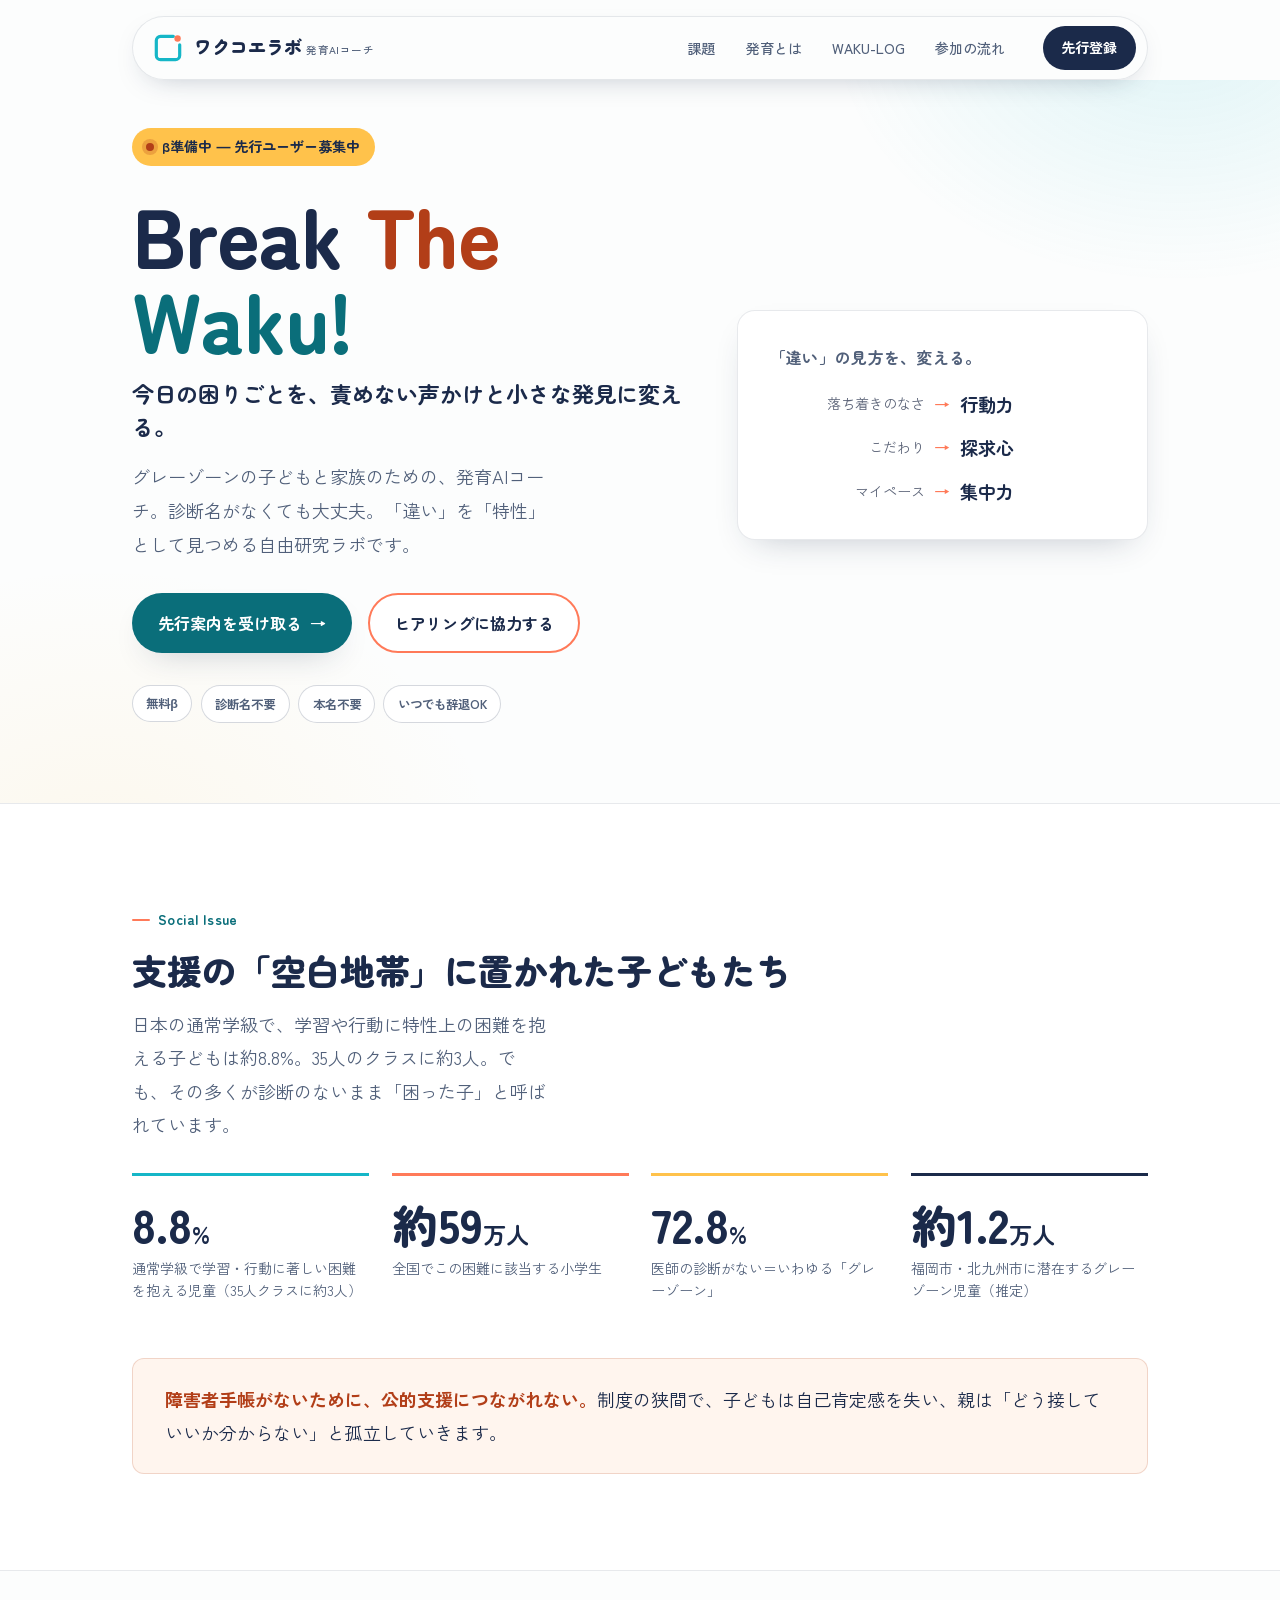
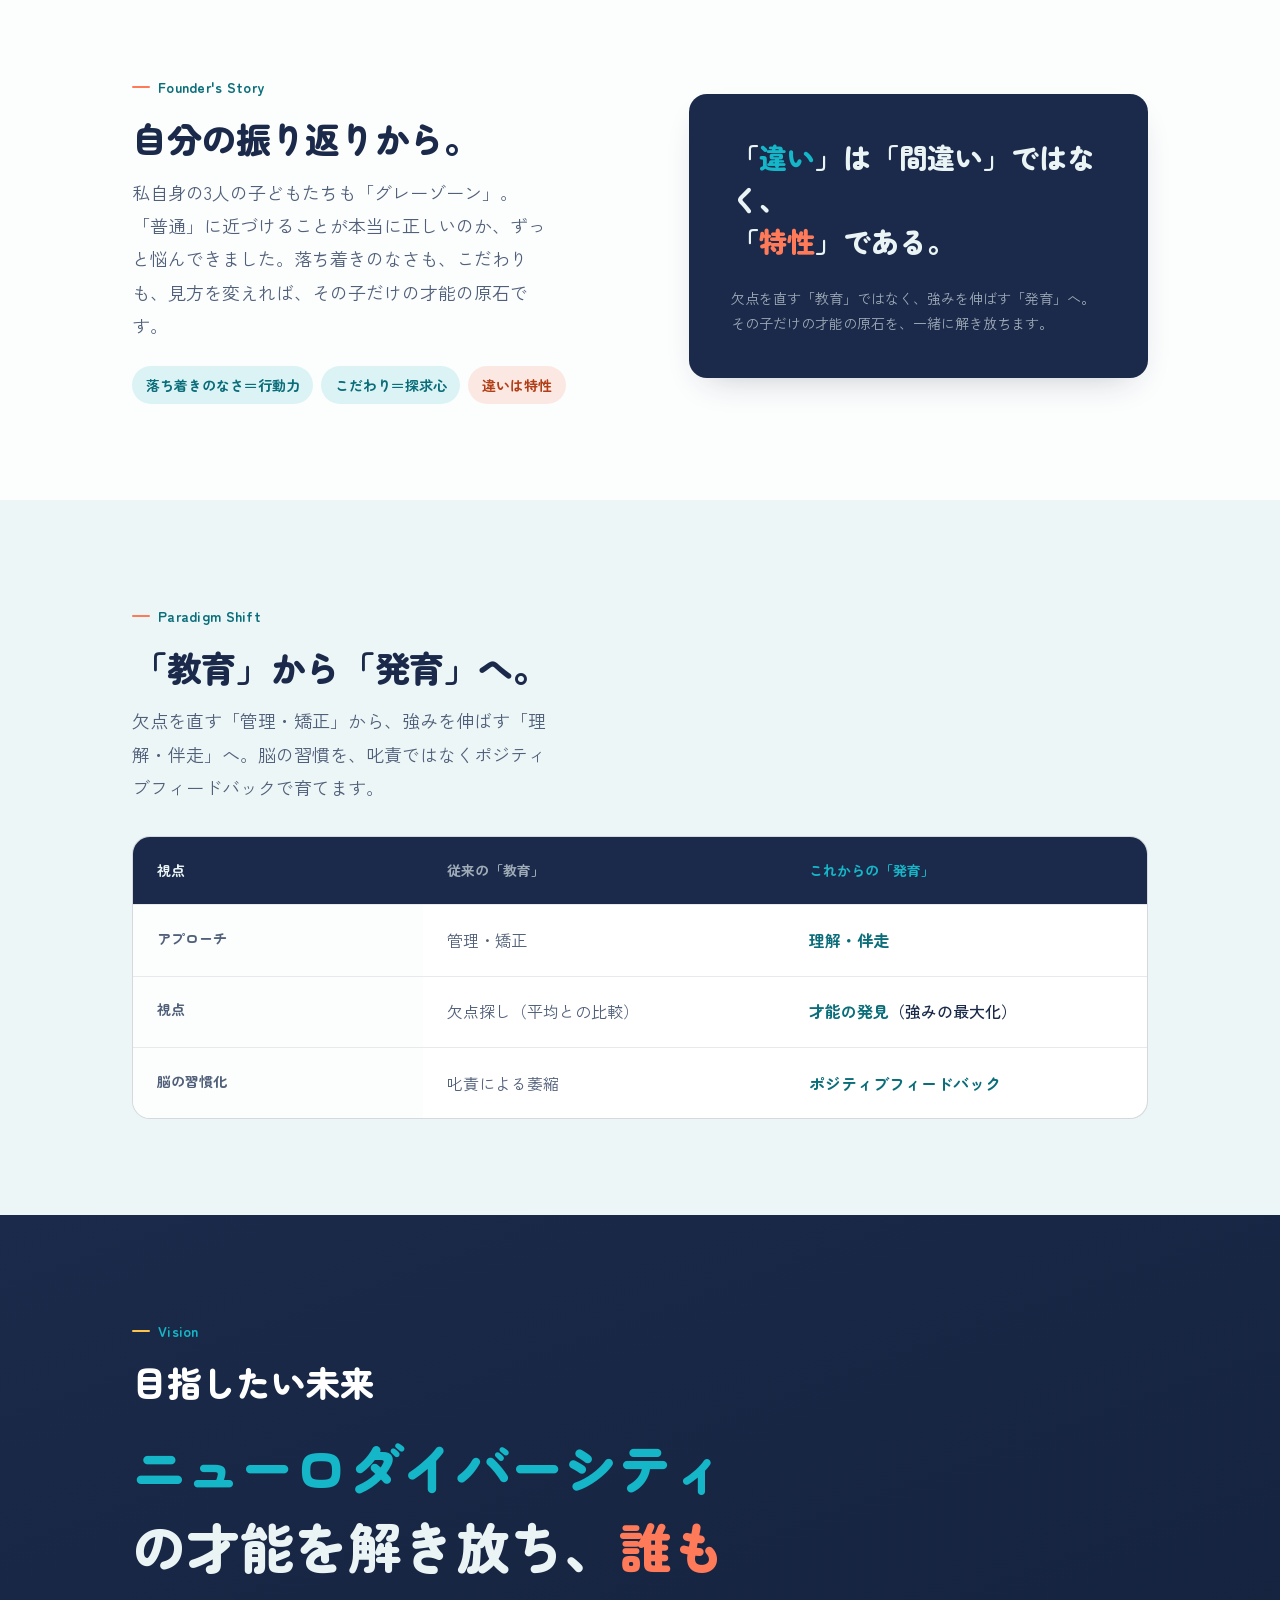
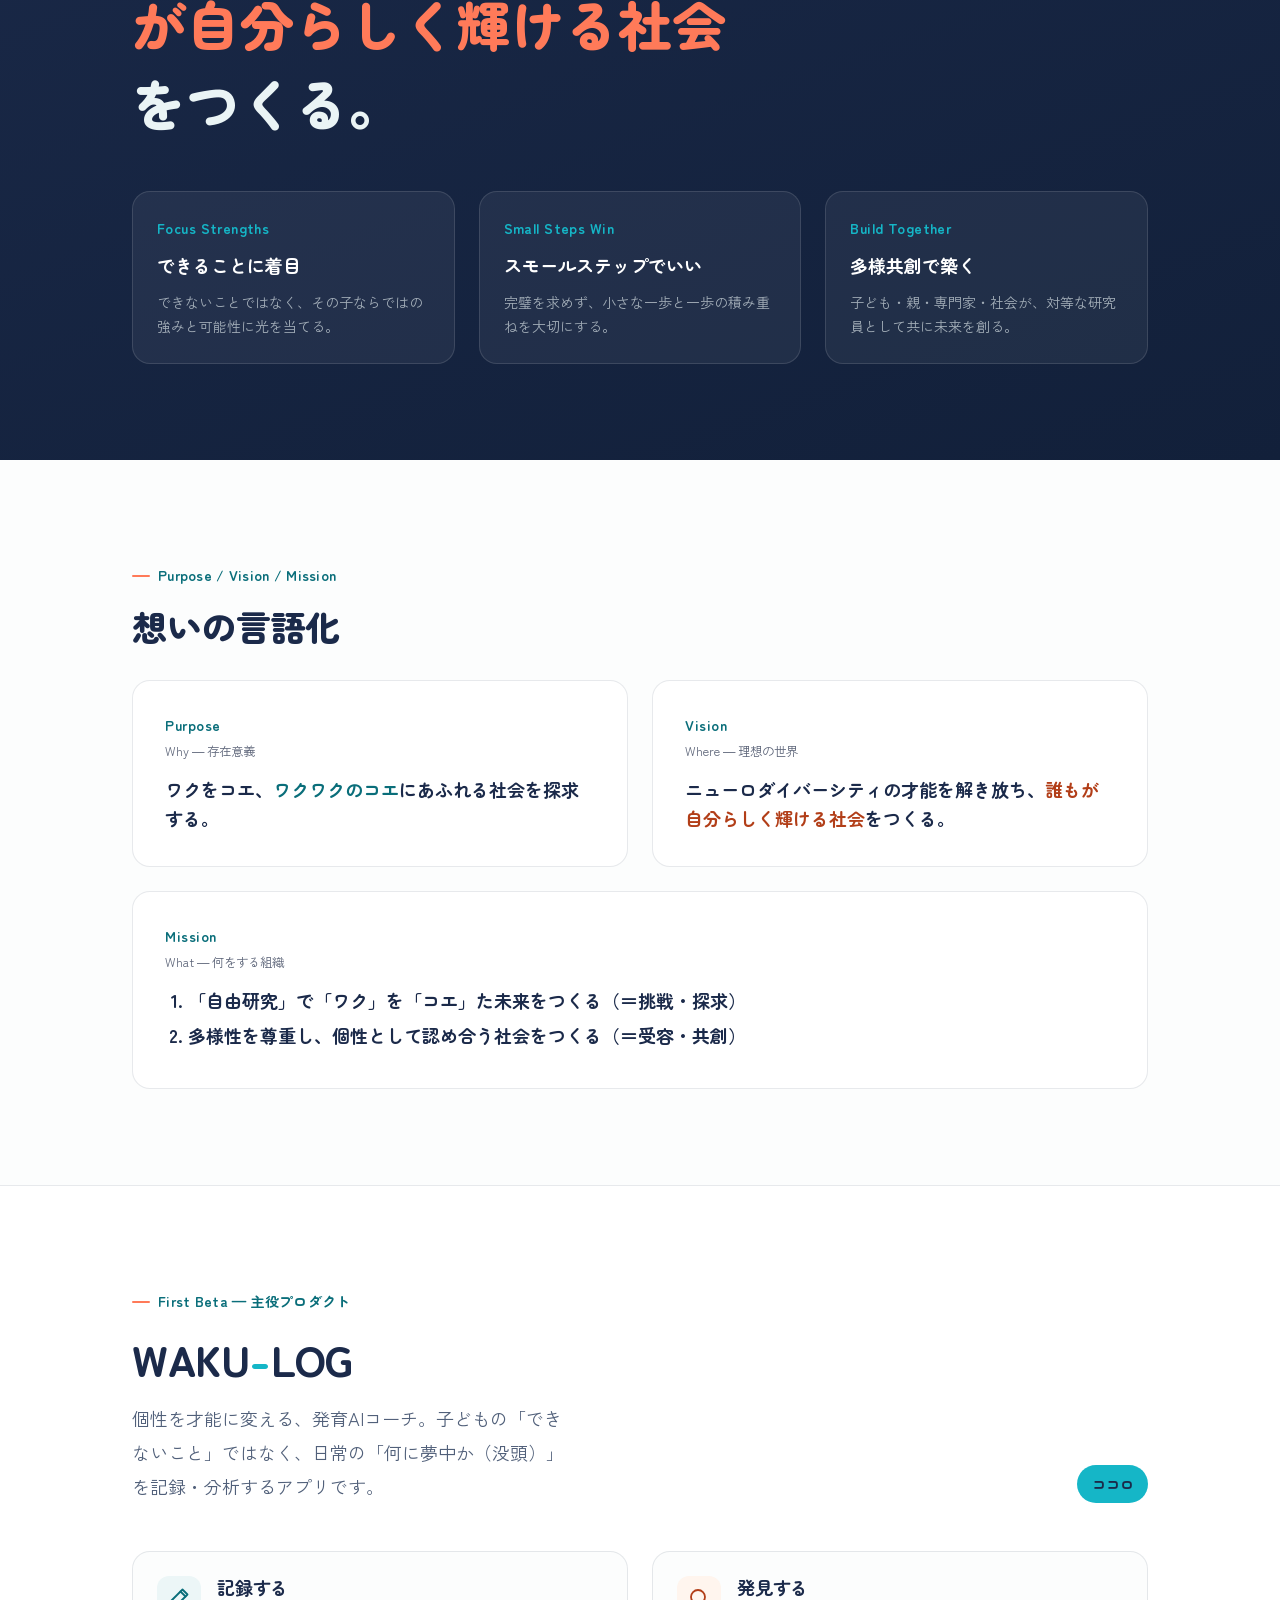
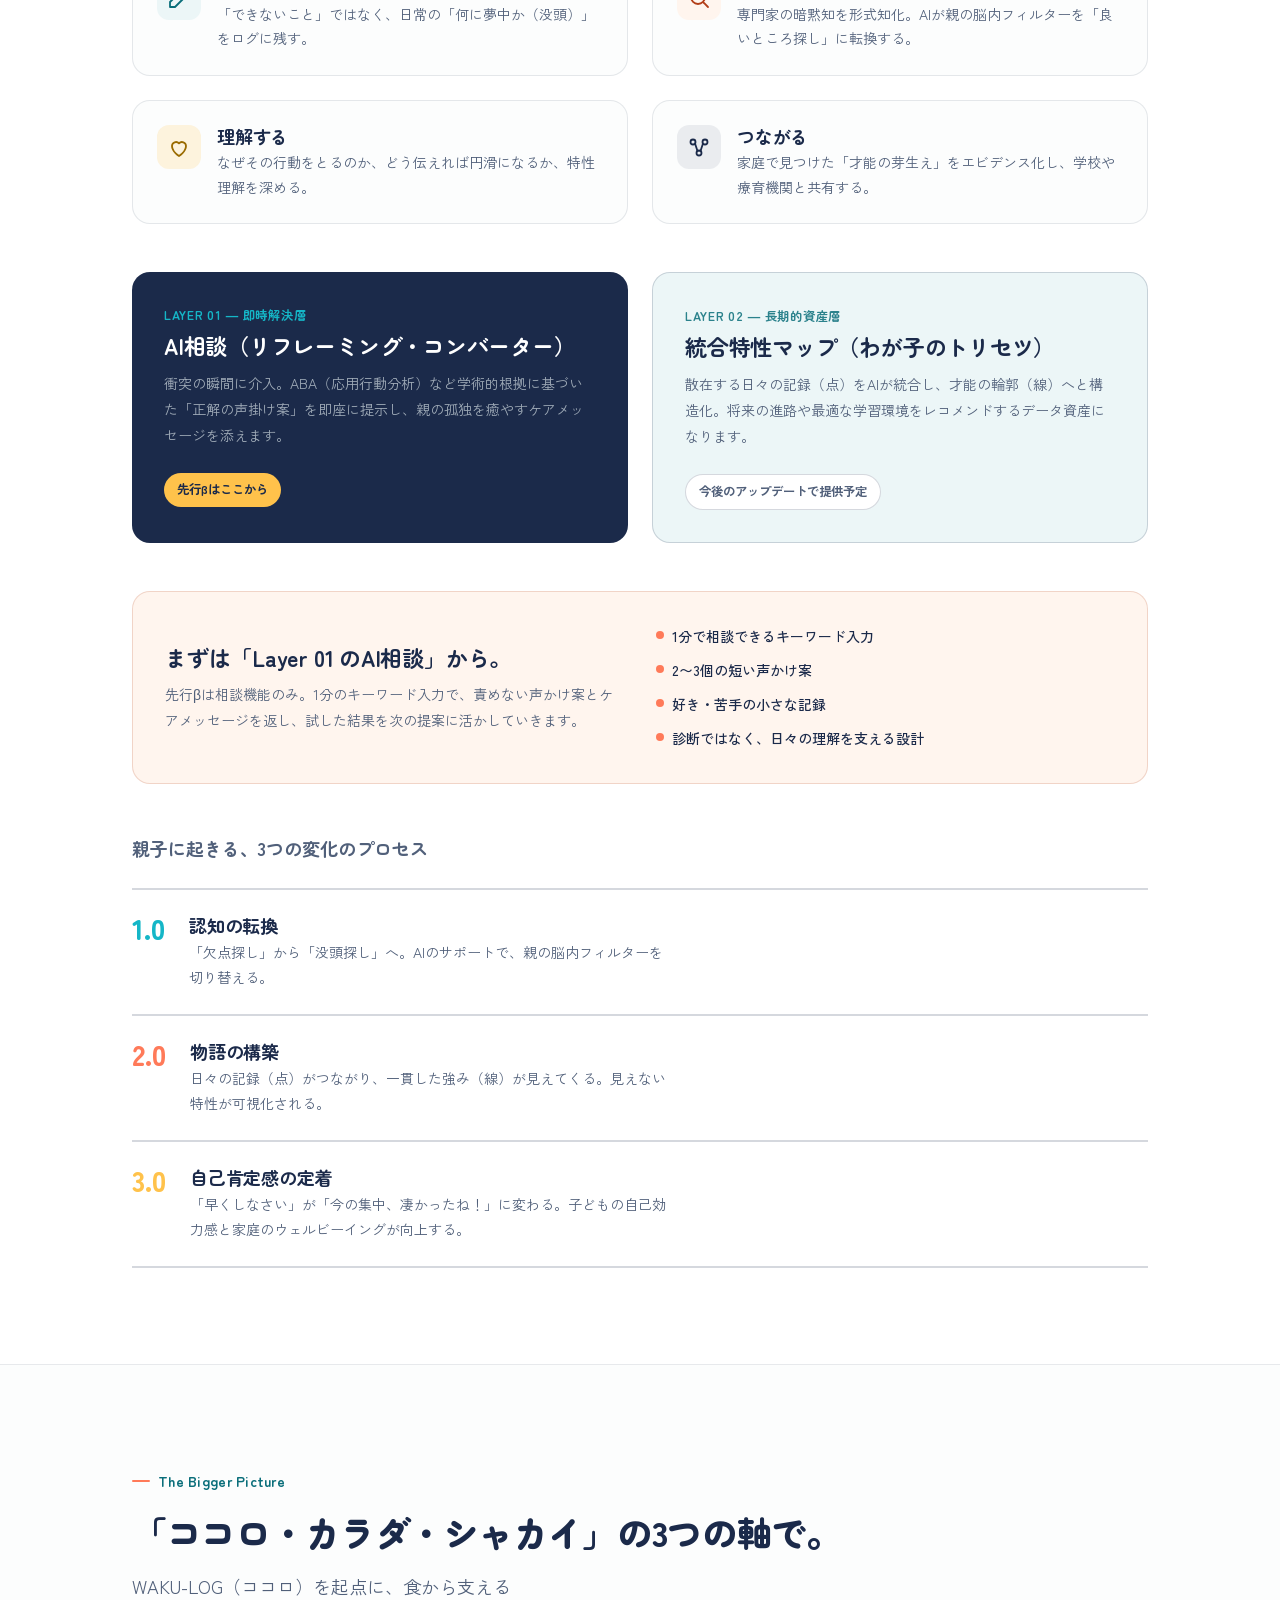
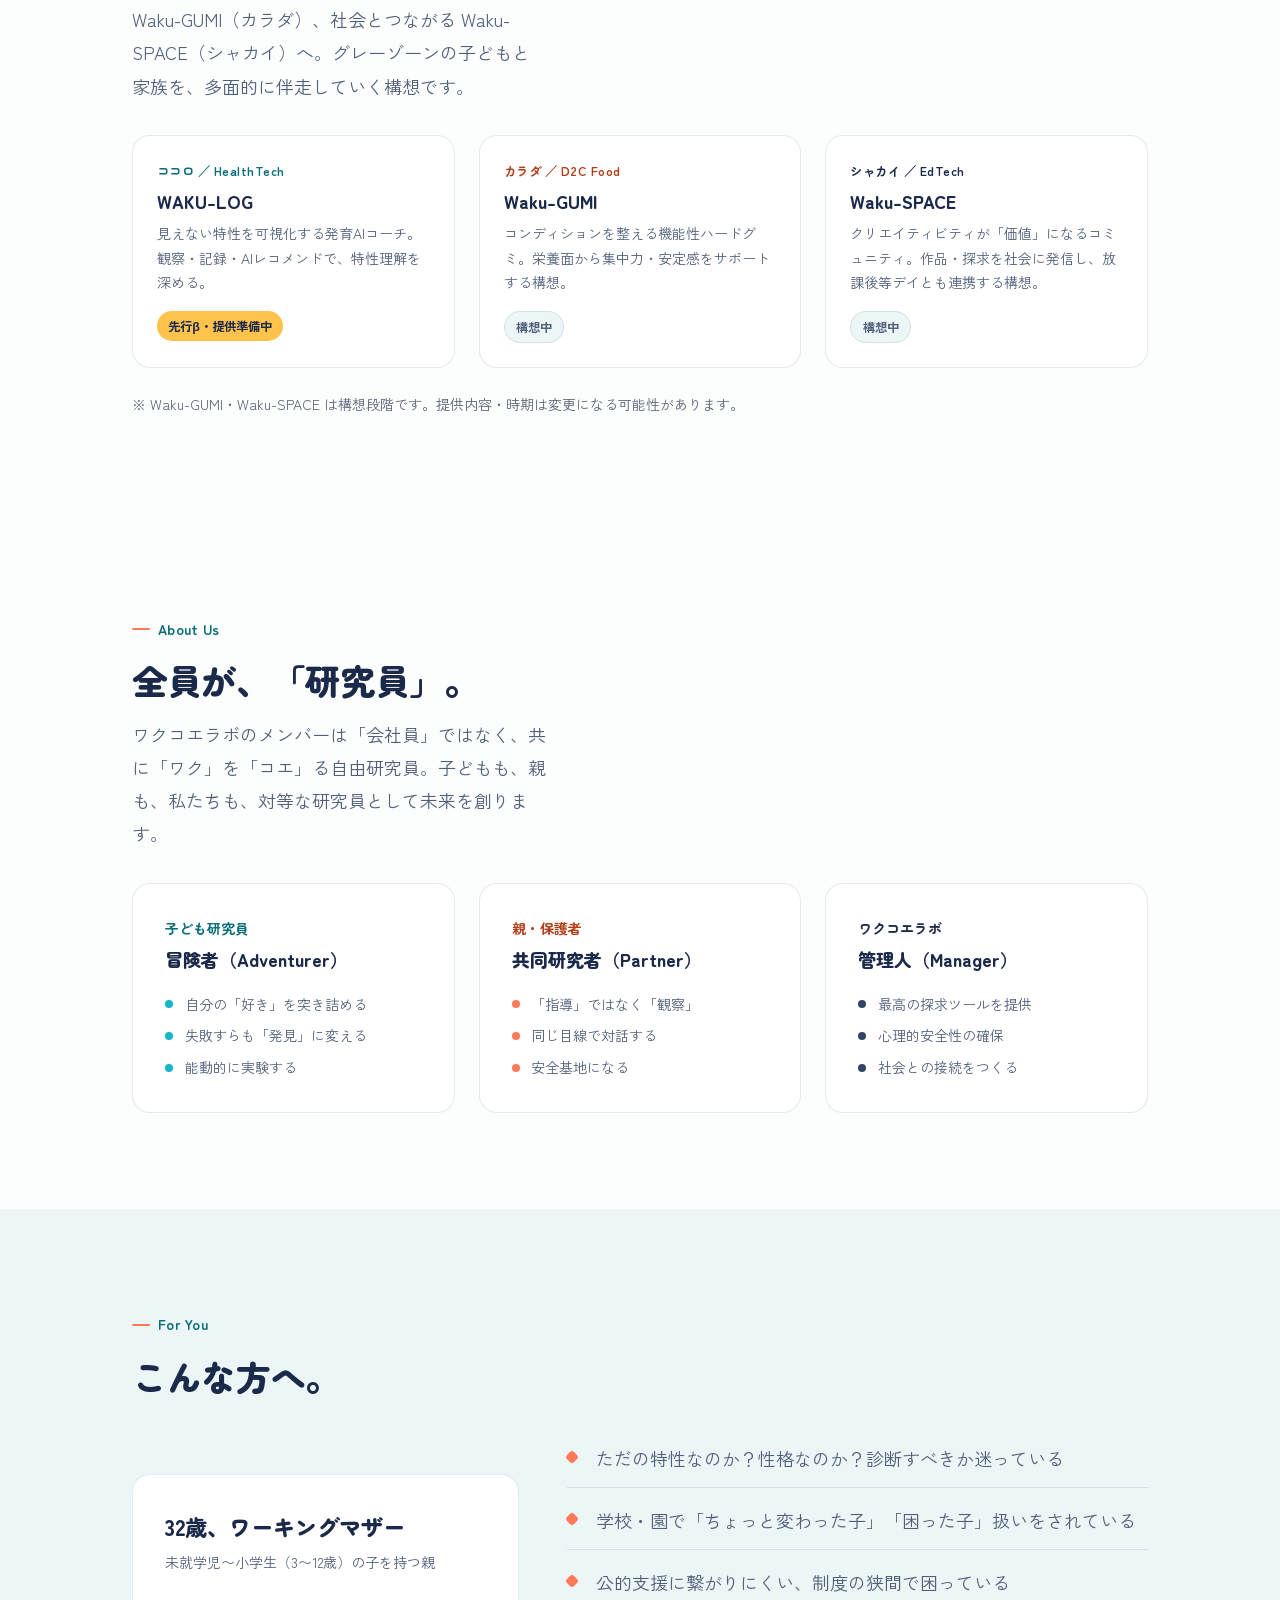
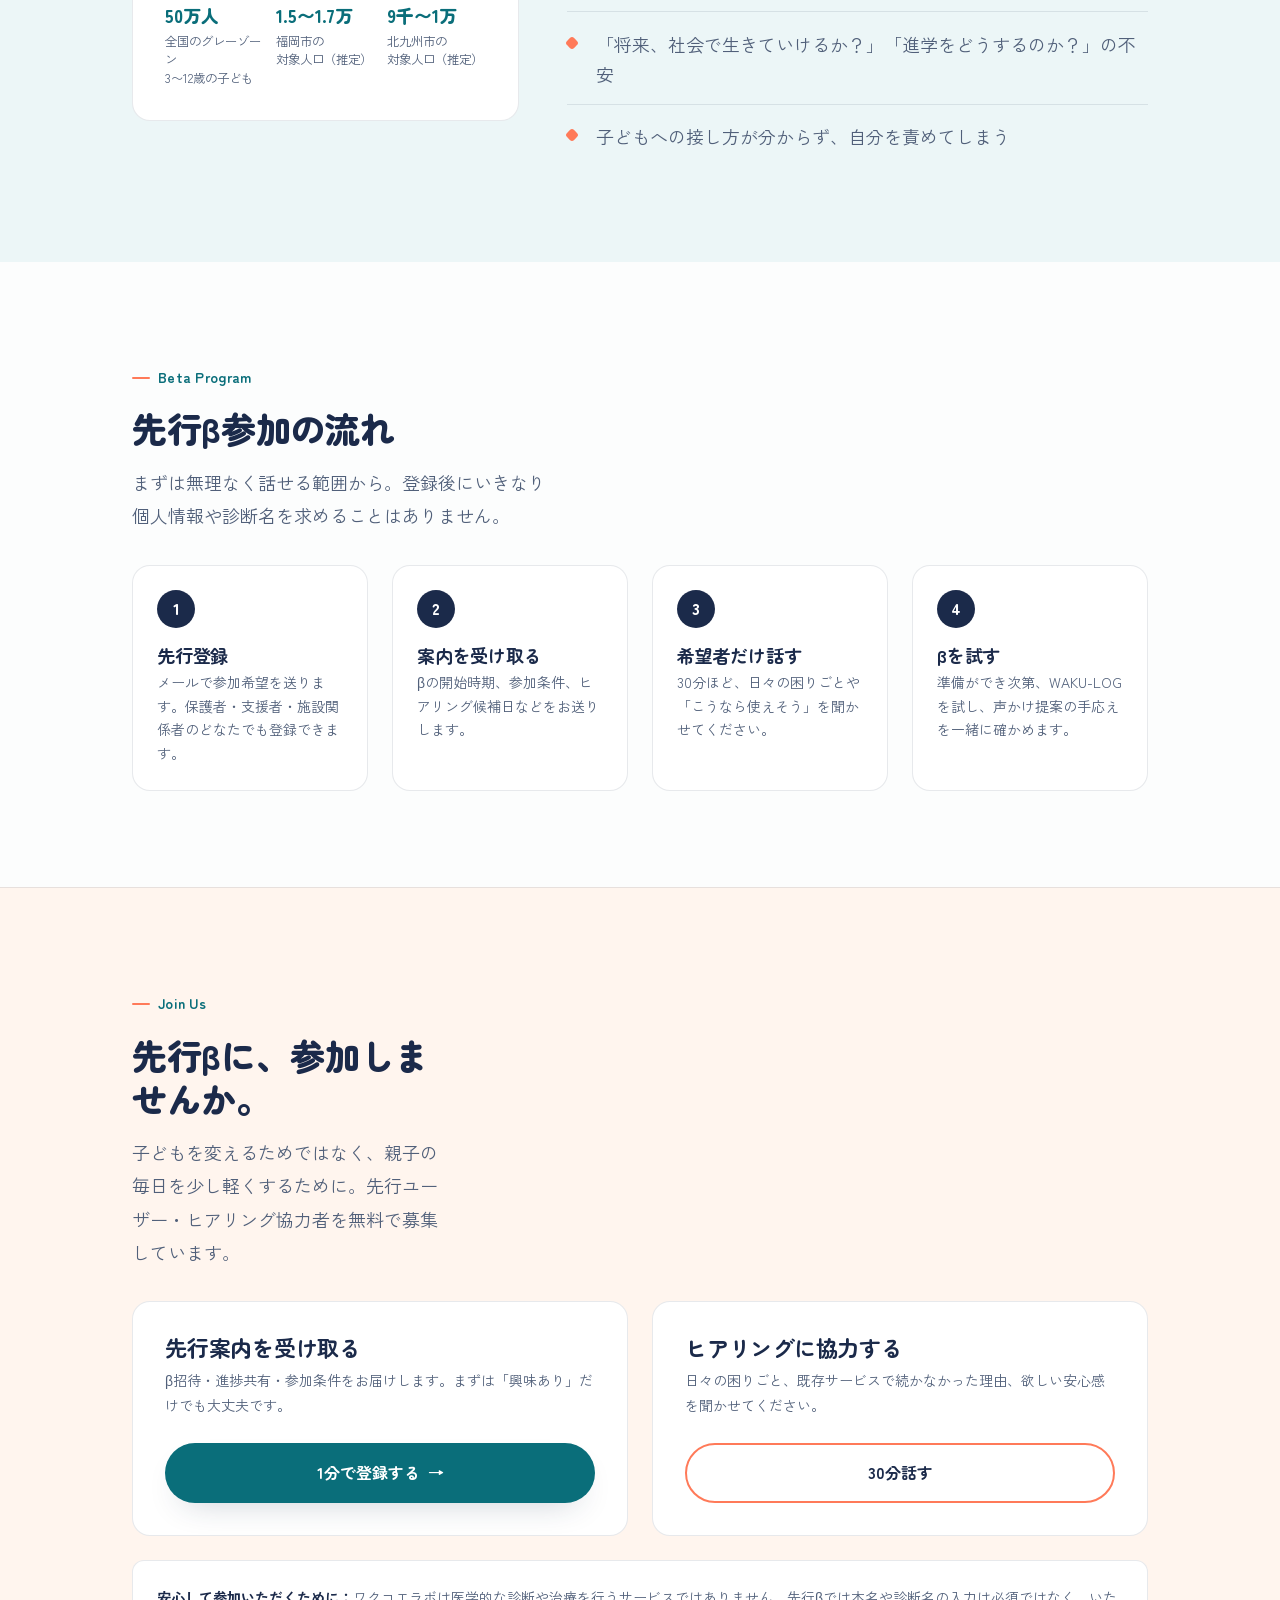
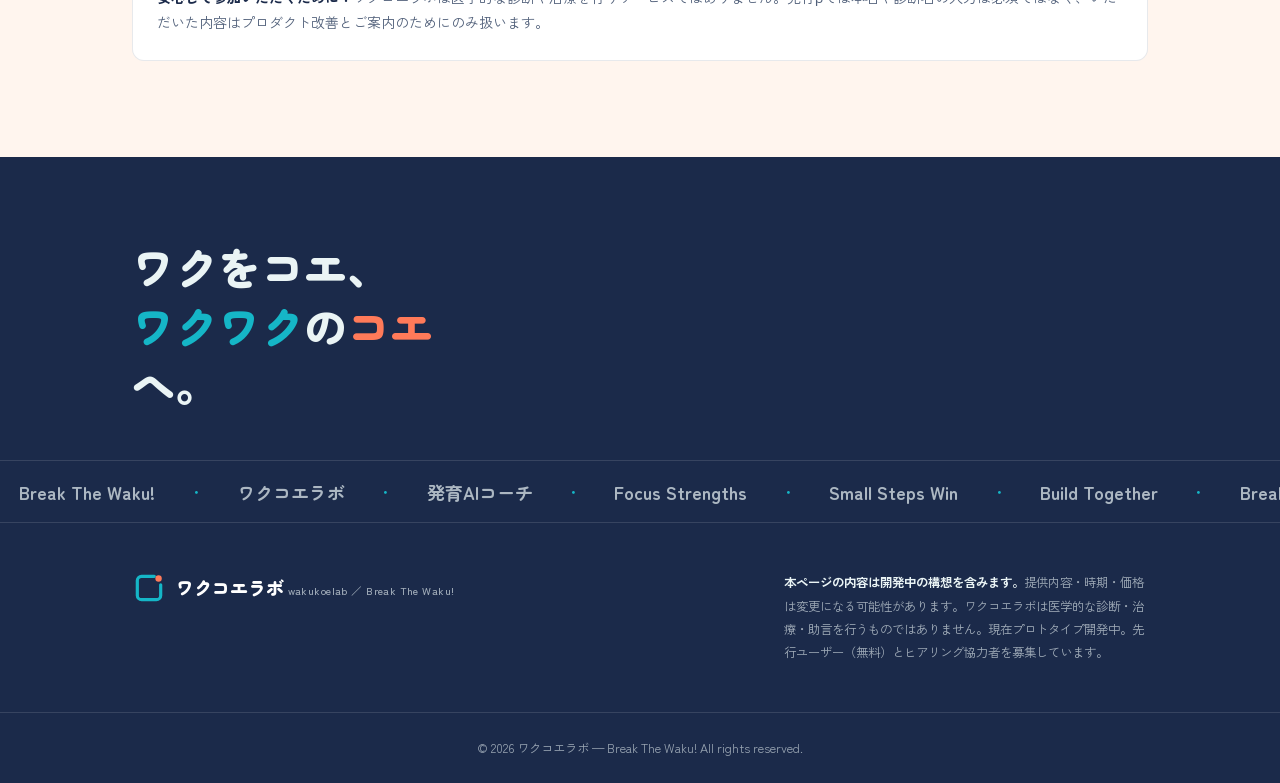
==== index.html @ eeb9c4cb "redesign: ブランド基本ガイド v1.0 準拠の全面リニューアル - カラー/フォント/ロゴをブランドガイド準拠に（ターコイズ/コーラル/サン/ネイビー, Zen Maru Gothic + " ====
<!doctype html>
<html lang="ja">
<head>
  <meta charset="utf-8" />
  <meta name="viewport" content="width=device-width, initial-scale=1, viewport-fit=cover" />
  <meta name="robots" content="noindex,nofollow" />
  <title>ワクコエラボ｜Break The Waku! — 発育AIコーチ</title>
  <meta name="description" content="診断名がなくても大丈夫。グレーゾーンの子どもと家族の毎日の困りごとを、責めない声かけと小さな発見に変える発育AIコーチ「WAKU-LOG」。ワクコエラボの先行βプロジェクト。" />
  <meta property="og:title" content="ワクコエラボ｜Break The Waku! — 発育AIコーチ" />
  <meta property="og:description" content="グレーゾーンの子どもと家族のための先行βプロジェクト。診断ではなく、今日の困りごとを責めない声かけと小さな発見に変えていきます。" />
  <meta property="og:type" content="website" />
  <meta property="og:url" content="https://cybersakurax.github.io/Break-The-Waku/" />
  <meta name="twitter:card" content="summary_large_image" />
  <link rel="icon" href="data:image/svg+xml,%3Csvg xmlns='http://www.w3.org/2000/svg' viewBox='0 0 32 32'%3E%3Cpath d='M21 5H9a4 4 0 0 0-4 4v14a4 4 0 0 0 4 4h14a4 4 0 0 0 4-4V13' fill='none' stroke='%2315B6C7' stroke-width='3' stroke-linecap='round'/%3E%3Ccircle cx='25' cy='7' r='3' fill='%23FF7A59'/%3E%3C/svg%3E" />
  <link rel="preconnect" href="https://fonts.googleapis.com">
  <link rel="preconnect" href="https://fonts.gstatic.com" crossorigin>
  <link href="https://fonts.googleapis.com/css2?family=Zen+Maru+Gothic:wght@500;700;900&family=Zen+Kaku+Gothic+New:wght@400;500;700&display=swap" rel="stylesheet">

  <style>
  /* Hallmark · pre-emit critique: P5 H4 E5 S5 R4 V5
   * Hallmark · genre: playful · macrostructure: Narrative Workflow · theme: brand-locked (wakukoelab Brand Basic Guide v1.0)
   * design-system: official brand guide (locked) · nav: N5 floating pill · footer: Ft5 statement + Ft8 marquee
   * colours specified in HEX by the official guide → tokens use HEX for exact fidelity; accessible text-on-light uses derived -ink tokens
   * contrast: pass (46–50) · slop: pass (51–55) · honest: pass (56) · chrome: pass (57) · tokens: pass (58) · responsive: pass (59) · icons: pass (60) · mobile: pass (36,59,61–69)
   */

  /* ─── TOKENS ─── */
  :root {
    /* Brand canon — wakukoelab Brand Basic Guide v1.0 */
    --navy:        #1B2A4A;   /* 親・基調色 */
    --turquoise:   #15B6C7;   /* W・メイン */
    --coral:       #FF7A59;   /* 子・アクセント */
    --sun:         #FFC24B;   /* きらめき・補助 */

    /* Derived for AA contrast on light paper (same hue family, darker) */
    --teal-ink:    #0A6E7A;
    --coral-ink:   #B23E18;
    --navy-soft:   #33456A;
    --navy-deep:   #12203A;
    --sun-ink:     #9A6B00;

    /* Neutrals */
    --paper:       #FCFDFD;
    --paper-cool:  #ECF6F7;
    --paper-warm:  #FFF5EE;
    --surface:     #ffffff;
    --ink:         #1B2A4A;
    --ink-2:       #51607A;
    --ink-3:       #5C6478;
    --rule:        rgba(27,42,74,.10);
    --rule-2:      rgba(27,42,74,.18);

    /* On dark (navy band) */
    --on-navy:     #EAF4F5;
    --on-navy-2:   rgba(234,244,245,.64);
    --surf-light:  rgba(255,255,255,.06);
    --hair-light:  rgba(255,255,255,.12);

    --focus:       #0A6E7A;

    /* Fonts */
    --font-display: "Zen Maru Gothic", "Hiragino Maru Gothic ProN", "Yu Gothic UI", sans-serif;
    --font-body:    "Zen Kaku Gothic New", "Hiragino Sans", "Meiryo", "Yu Gothic", sans-serif;

    /* Type scale (1.25 major third), display via clamp */
    --text-xs:   0.78rem;
    --text-sm:   0.875rem;
    --text-base: 1rem;
    --text-md:   1.125rem;
    --text-lg:   1.375rem;
    --text-xl:   1.75rem;
    --text-2xl:  2.1875rem;
    --text-3xl:  2.7rem;
    --text-display:   clamp(3rem, 8vw + 0.5rem, 5.25rem);
    --text-display-s: clamp(2.1rem, 4.5vw + 0.5rem, 3.4rem);

    /* Spacing (4pt) */
    --space-3xs: 0.25rem; --space-2xs: 0.5rem; --space-xs: 0.75rem;
    --space-sm: 1rem; --space-md: 1.5rem; --space-lg: 2rem;
    --space-xl: 3rem; --space-2xl: 4.5rem; --space-3xl: 7rem;

    --radius-card: 18px;
    --radius-sm: 12px;
    --radius-pill: 999px;

    --shadow-soft: 0 14px 34px -18px rgba(27,42,74,.30);
    --shadow-lift: 0 22px 48px -20px rgba(27,42,74,.38);

    --ease-out: cubic-bezier(0.16, 1, 0.3, 1);
    --ease-in:  cubic-bezier(0.7, 0, 0.84, 0);
    --ease-in-out: cubic-bezier(0.65, 0, 0.35, 1);
    --dur-short: 200ms;
    --dur-mid:   360ms;

    --max: 1080px;
    --z-nav: 100;
  }

  *, *::before, *::after { box-sizing: border-box; margin: 0; padding: 0; }
  html { scroll-behavior: smooth; overflow-x: clip; }
  body {
    font-family: var(--font-body);
    background: var(--paper);
    color: var(--ink);
    line-height: 1.8;
    font-size: var(--text-base);
    overflow-x: clip;
    -webkit-font-smoothing: antialiased;
    text-rendering: optimizeLegibility;
    padding-inline: max(0px, env(safe-area-inset-left));
  }
  a { color: inherit; text-decoration: none; }
  svg { display: block; }
  ::selection { background: var(--sun); color: var(--navy); }

  .container { width: 100%; max-width: var(--max); margin: 0 auto; padding-inline: clamp(1.1rem, 4vw, 2rem); }

  h1, h2, h3, h4 { font-family: var(--font-display); font-weight: 700; line-height: 1.25; letter-spacing: -0.01em; overflow-wrap: anywhere; min-width: 0; }

  :where(a, button, input, summary):focus-visible {
    outline: 3px solid var(--focus);
    outline-offset: 3px;
    border-radius: 6px;
  }

  /* ─── SECTION SHELL ─── */
  section { padding-block: clamp(3.5rem, 8vw, 6rem); position: relative; scroll-margin-top: 6rem; }
  .eyebrow {
    display: inline-flex; align-items: center; gap: var(--space-2xs);
    font-family: var(--font-display); font-weight: 700;
    font-size: var(--text-sm); color: var(--teal-ink);
    letter-spacing: .02em; margin-bottom: var(--space-sm);
  }
  .eyebrow::before { content: ""; width: 18px; height: 2px; background: var(--coral); border-radius: 2px; }
  .sec-title { font-size: var(--text-2xl); font-weight: 900; margin-bottom: var(--space-sm); }
  .sec-lead { color: var(--ink-2); font-size: var(--text-md); max-width: 46ch; line-height: 1.85; }

  /* ─── BUTTONS ─── */
  .btn {
    display: inline-flex; align-items: center; justify-content: center; gap: var(--space-2xs);
    padding: 0.85rem 1.5rem; border-radius: var(--radius-pill);
    font-family: var(--font-display); font-weight: 700; font-size: var(--text-base);
    cursor: pointer; border: 2px solid transparent; white-space: nowrap;
    min-height: 48px;
    transition: transform var(--dur-short) var(--ease-out),
                box-shadow var(--dur-short) var(--ease-out),
                background-color var(--dur-short) var(--ease-out),
                color var(--dur-short) var(--ease-out);
  }
  .btn .ar { transition: transform var(--dur-short) var(--ease-out); }
  .btn-primary { background: var(--teal-ink); color: #fff; box-shadow: var(--shadow-soft); }
  .btn-secondary { background: var(--surface); color: var(--navy); border-color: var(--coral); }
  .btn-ghost { background: transparent; color: var(--navy); border-color: var(--rule-2); }
  @media (hover: hover) {
    .btn-primary:hover { transform: translateY(-2px); box-shadow: var(--shadow-lift); }
    .btn-secondary:hover { transform: translateY(-2px); background: var(--paper-warm); }
    .btn-ghost:hover { background: var(--paper-cool); border-color: var(--teal-ink); }
    .btn:hover .ar { transform: translateX(3px); }
  }
  .btn:active { transform: translateY(0); }

  /* ─── NAV · N5 floating pill ─── */
  .nav-wrap { position: sticky; top: 0; z-index: var(--z-nav); padding-top: clamp(0.6rem, 2vw, 1rem); }
  .nav {
    display: flex; align-items: center; gap: var(--space-md);
    max-width: var(--max); margin: 0 auto;
    padding: 0.55rem 0.7rem 0.55rem 1.1rem;
    background: rgba(252,253,253,.82);
    backdrop-filter: blur(14px) saturate(1.4);
    -webkit-backdrop-filter: blur(14px) saturate(1.4);
    border: 1px solid var(--rule);
    border-radius: var(--radius-pill);
    box-shadow: 0 10px 30px -16px rgba(27,42,74,.35);
  }
  .brand { display: flex; align-items: center; gap: 0.6rem; margin-inline-end: auto; }
  .brand-mark { width: 34px; height: 34px; flex: none; }
  .brand-name { font-family: var(--font-display); font-weight: 900; font-size: var(--text-md); color: var(--navy); line-height: 1.1; }
  .brand-sub { font-size: 0.66rem; color: var(--ink-2); font-weight: 500; letter-spacing: .04em; }
  .nav-links { display: flex; align-items: center; gap: 0.2rem; list-style: none; }
  .nav-links a {
    padding: 0.5rem 0.85rem; border-radius: var(--radius-pill);
    font-size: var(--text-sm); font-weight: 500; color: var(--ink-2); white-space: nowrap;
    transition: color var(--dur-short) var(--ease-out), background-color var(--dur-short) var(--ease-out);
  }
  @media (hover: hover) { .nav-links a:hover { color: var(--navy); background: var(--paper-cool); } }
  .nav-cta {
    padding: 0.55rem 1.15rem; border-radius: var(--radius-pill);
    font-family: var(--font-display); font-weight: 700; font-size: var(--text-sm);
    background: var(--navy); color: #fff; white-space: nowrap; min-height: 44px;
    display: inline-flex; align-items: center;
    transition: transform var(--dur-short) var(--ease-out), background-color var(--dur-short) var(--ease-out);
  }
  @media (hover: hover) { .nav-cta:hover { background: var(--navy-soft); transform: translateY(-1px); } }
  .nav-links a:active, .nav-cta:active { transform: translateY(1px); }
  .nav-toggle { display: none; width: 44px; height: 44px; border: none; background: transparent; cursor: pointer; align-items: center; justify-content: center; border-radius: 12px; color: var(--navy); }
  .nav-toggle svg { width: 24px; height: 24px; }
  @media (hover: hover) { .nav-toggle:hover { background: var(--paper-cool); } }
  .nav-toggle:active { background: var(--rule); }

  /* ─── HERO ─── */
  .hero { padding-top: clamp(1.8rem, 4vw, 3rem); padding-bottom: clamp(3rem, 8vw, 5rem); overflow: clip; }
  .hero::before {
    content: ""; position: absolute; inset: 0; z-index: -1; pointer-events: none;
    background:
      radial-gradient(560px 420px at 92% -8%, rgba(21,182,199,.12), transparent 62%),
      radial-gradient(620px 460px at 8% 108%, rgba(255,194,75,.09), transparent 64%);
  }
  .hero-grid { display: grid; grid-template-columns: 1.15fr 0.85fr; gap: clamp(1.5rem, 4vw, 3rem); align-items: center; }
  .badge {
    display: inline-flex; align-items: center; gap: var(--space-2xs);
    padding: 0.4rem 0.9rem; border-radius: var(--radius-pill);
    background: var(--sun); color: var(--navy);
    font-family: var(--font-display); font-weight: 700; font-size: var(--text-sm);
  }
  .badge .dot { width: 8px; height: 8px; border-radius: 50%; background: var(--coral-ink); box-shadow: 0 0 0 4px rgba(178,62,24,.25); animation: pulse 2.4s var(--ease-in-out) infinite; }
  @keyframes pulse { 0%,100% { box-shadow: 0 0 0 4px rgba(178,62,24,.25);} 50% { box-shadow: 0 0 0 8px rgba(178,62,24,.06);} }
  .hero-catch {
    font-family: var(--font-display); font-weight: 900;
    font-size: var(--text-display); line-height: 1.02; letter-spacing: -0.02em;
    margin: var(--space-md) 0 var(--space-sm);
  }
  .hero-catch .b { color: var(--navy); }
  .hero-catch .t { color: var(--coral-ink); }
  .hero-catch .w { color: var(--teal-ink); }
  .hero-tagline { font-family: var(--font-display); font-weight: 700; font-size: var(--text-lg); color: var(--navy); margin-bottom: var(--space-sm); line-height: 1.5; }
  .hero-sub { color: var(--ink-2); font-size: var(--text-md); max-width: 46ch; line-height: 1.9; margin-bottom: var(--space-lg); }
  .hero-btns { display: flex; flex-wrap: wrap; gap: var(--space-sm); margin-bottom: var(--space-lg); }
  .trust { display: flex; flex-wrap: wrap; gap: var(--space-2xs); }
  .pill { padding: 0.4rem 0.85rem; border-radius: var(--radius-pill); background: var(--surface); border: 1px solid var(--rule-2); color: var(--ink-2); font-size: var(--text-xs); font-weight: 700; }

  /* hero side card — the reframe at a glance */
  .hero-card {
    background: var(--surface); border: 1px solid var(--rule); border-radius: var(--radius-card);
    padding: var(--space-lg); box-shadow: var(--shadow-soft);
  }
  .hero-card .hc-h { font-size: var(--text-base); color: var(--ink-2); font-weight: 700; margin-bottom: var(--space-sm); letter-spacing: .02em; font-family: var(--font-display); }
  .reframe { display: grid; gap: 0.7rem; }
  .reframe-row { display: grid; grid-template-columns: 1fr auto 1fr; align-items: center; gap: 0.6rem; }
  .reframe-row .from { color: var(--ink-3); font-size: var(--text-sm); text-align: right; }
  .reframe-row .to { color: var(--navy); font-family: var(--font-display); font-weight: 700; font-size: var(--text-md); }
  .reframe-row .arrow { color: var(--coral); font-weight: 700; }

  /* one-time entrance */
  .rise { opacity: 0; transform: translateY(14px); animation: rise 0.7s var(--ease-out) forwards; }
  .rise.d1 { animation-delay: .06s; } .rise.d2 { animation-delay: .14s; } .rise.d3 { animation-delay: .22s; } .rise.d4 { animation-delay: .30s; }
  @keyframes rise { to { opacity: 1; transform: none; } }

  /* ─── PROBLEM · stat strip (T4) ─── */
  .problem { background: var(--surface); border-block: 1px solid var(--rule); }
  .stat-grid { display: grid; grid-template-columns: repeat(4, minmax(0,1fr)); gap: clamp(0.8rem,2vw,1.4rem); margin-top: var(--space-lg); }
  .stat { padding: var(--space-md) 0; border-top: 3px solid var(--turquoise); }
  .stat:nth-child(2) { border-color: var(--coral); }
  .stat:nth-child(3) { border-color: var(--sun); }
  .stat:nth-child(4) { border-color: var(--navy); }
  .stat-num { font-family: var(--font-display); font-weight: 900; font-size: clamp(2rem, 5vw, 2.9rem); color: var(--navy); line-height: 1.05; font-variant-numeric: tabular-nums; }
  .stat-num small { font-size: 0.5em; font-weight: 700; }
  .stat-label { color: var(--ink-2); font-size: var(--text-sm); margin-top: var(--space-2xs); line-height: 1.6; }
  .stat-note { margin-top: var(--space-lg); padding: var(--space-md) var(--space-lg); border-radius: var(--radius-sm); background: var(--paper-warm); border: 1px solid rgba(178,62,24,.18); color: var(--navy); font-size: var(--text-md); line-height: 1.85; }
  .stat-note b { color: var(--coral-ink); }

  /* ─── STORY ─── */
  .story-grid { display: grid; grid-template-columns: 1fr 0.9fr; gap: clamp(1.5rem,4vw,3rem); align-items: center; }
  .quote-block {
    background: var(--navy); color: var(--on-navy); border-radius: var(--radius-card);
    padding: clamp(1.8rem, 4vw, 2.6rem); box-shadow: var(--shadow-soft);
  }
  .quote-block .q { font-family: var(--font-display); font-weight: 900; font-size: var(--text-xl); line-height: 1.5; }
  .quote-block .q .tq { color: var(--turquoise); }
  .quote-block .q .co { color: var(--coral); }
  .quote-block .q-sub { color: var(--on-navy-2); font-size: var(--text-sm); margin-top: var(--space-md); line-height: 1.8; }
  .tag-row { display: flex; flex-wrap: wrap; gap: var(--space-2xs); margin-top: var(--space-md); }
  .tag { padding: 0.4rem 0.85rem; border-radius: var(--radius-pill); font-size: var(--text-sm); font-weight: 700; font-family: var(--font-display); }
  .tag.tq { background: rgba(21,182,199,.14); color: var(--teal-ink); }
  .tag.co { background: rgba(255,122,89,.16); color: var(--coral-ink); }

  /* ─── SHIFT · 教育→発育 ─── */
  .shift { background: var(--paper-cool); }
  .shift-table { margin-top: var(--space-lg); border: 1px solid var(--rule-2); border-radius: var(--radius-card); overflow: hidden; background: var(--surface); }
  .shift-head, .shift-row { display: grid; grid-template-columns: 0.8fr 1fr 1fr; }
  .shift-head > div, .shift-row > div { padding: clamp(0.9rem,2.4vw,1.3rem) clamp(1rem,2.5vw,1.5rem); }
  .shift-head { background: var(--navy); color: var(--on-navy); font-family: var(--font-display); font-weight: 700; font-size: var(--text-sm); }
  .shift-head .old { color: var(--on-navy-2); }
  .shift-head .new { color: var(--turquoise); }
  .shift-row { border-top: 1px solid var(--rule); }
  .shift-row .axis { font-family: var(--font-display); font-weight: 700; color: var(--ink-2); font-size: var(--text-sm); background: var(--paper); }
  .shift-row .old { color: var(--ink-2); }
  .shift-row .new { color: var(--navy); font-weight: 500; }
  .shift-row .new b { font-family: var(--font-display); font-weight: 700; color: var(--teal-ink); }

  /* ─── VISION · dark navy band ─── */
  .vision { background: linear-gradient(160deg, var(--navy) 0%, var(--navy-deep) 100%); color: var(--on-navy); }
  .vision .eyebrow { color: var(--turquoise); }
  .vision .eyebrow::before { background: var(--sun); }
  .vision-main { font-family: var(--font-display); font-weight: 900; font-size: var(--text-display-s); line-height: 1.45; margin: var(--space-md) 0 var(--space-xl); max-width: 22ch; }
  .vision-main .tq { color: var(--turquoise); }
  .vision-main .co { color: var(--coral); }
  .values { display: grid; grid-template-columns: repeat(3, minmax(0,1fr)); gap: var(--space-md); }
  .value { padding: var(--space-md); border-radius: var(--radius-card); background: var(--surf-light); border: 1px solid var(--hair-light); }
  .value .en { font-family: var(--font-display); font-weight: 700; color: var(--turquoise); font-size: var(--text-sm); letter-spacing: .03em; }
  .value .ja { font-family: var(--font-display); font-weight: 700; color: #fff; font-size: var(--text-md); margin: var(--space-2xs) 0; }
  .value .de { color: var(--on-navy-2); font-size: var(--text-sm); line-height: 1.75; }

  /* ─── PVMV ─── */
  .pvmv { display: grid; grid-template-columns: 1fr 1fr; gap: var(--space-md); margin-top: var(--space-lg); }
  .pv-card { background: var(--surface); border: 1px solid var(--rule); border-radius: var(--radius-card); padding: var(--space-lg); }
  .pv-card.wide { grid-column: 1 / -1; }
  .pv-k { font-family: var(--font-display); font-weight: 700; font-size: var(--text-sm); color: var(--teal-ink); letter-spacing: .04em; }
  .pv-sub { font-size: var(--text-xs); color: var(--ink-3); margin: 2px 0 var(--space-xs); }
  .pv-t { font-family: var(--font-display); font-weight: 700; font-size: var(--text-md); color: var(--navy); line-height: 1.65; }
  .pv-t .tq { color: var(--teal-ink); } .pv-t .co { color: var(--coral-ink); }
  .pv-t ol { margin: 0; padding-left: 1.3em; } .pv-t li { margin-block: 0.3em; }

  /* ─── WAKU-LOG centerpiece ─── */
  .wakulog { background: var(--surface); border-block: 1px solid var(--rule); }
  .wl-head { display: grid; grid-template-columns: 1fr auto; gap: var(--space-md); align-items: end; }
  .wl-name { font-family: var(--font-display); font-weight: 900; font-size: clamp(2rem, 7vw, 2.7rem); color: var(--navy); letter-spacing: -0.01em; overflow-wrap: anywhere; }
  .wl-name .dash { color: var(--turquoise); }
  .wl-kw { display: inline-flex; align-items: center; gap: 0.4rem; padding: 0.4rem 0.9rem; border-radius: var(--radius-pill); background: var(--turquoise); color: var(--navy); font-family: var(--font-display); font-weight: 700; font-size: var(--text-sm); height: max-content; }
  .wl-intro { color: var(--ink-2); font-size: var(--text-md); max-width: 48ch; line-height: 1.9; margin-top: var(--space-sm); }

  .fn-grid { display: grid; grid-template-columns: repeat(2, minmax(0,1fr)); gap: var(--space-md); margin-top: var(--space-xl); }
  .fn { display: grid; grid-template-columns: auto 1fr; gap: var(--space-sm); padding: var(--space-md); border-radius: var(--radius-card); background: var(--paper); border: 1px solid var(--rule); transition: transform var(--dur-short) var(--ease-out), box-shadow var(--dur-short) var(--ease-out); }
  @media (hover: hover) { .fn:hover { transform: translateY(-3px); box-shadow: var(--shadow-soft); } }
  .fn-ic { width: 44px; height: 44px; border-radius: 12px; display: grid; place-items: center; background: var(--paper-cool); color: var(--teal-ink); }
  .fn:nth-child(2) .fn-ic { background: var(--paper-warm); color: var(--coral-ink); }
  .fn:nth-child(3) .fn-ic { background: rgba(255,194,75,.18); color: var(--sun-ink); }
  .fn:nth-child(4) .fn-ic { background: rgba(27,42,74,.08); color: var(--navy); }
  .fn-ic svg { width: 24px; height: 24px; }
  .fn h3 { font-size: var(--text-md); color: var(--navy); margin-bottom: 0.2rem; }
  .fn p { color: var(--ink-2); font-size: var(--text-sm); line-height: 1.75; }

  .layers { display: grid; grid-template-columns: 1fr 1fr; gap: var(--space-md); margin-top: var(--space-xl); }
  .layer { border-radius: var(--radius-card); padding: var(--space-lg); position: relative; }
  .layer.l1 { background: var(--navy); color: var(--on-navy); }
  .layer.l2 { background: var(--paper-cool); border: 1px solid var(--rule-2); color: var(--navy); }
  .layer .lk { font-family: var(--font-display); font-weight: 700; font-size: var(--text-xs); letter-spacing: .06em; opacity: .85; }
  .layer.l1 .lk { color: var(--turquoise); opacity: 1; }
  .layer.l2 .lk { color: var(--teal-ink); }
  .layer h3 { font-size: var(--text-lg); margin: 0.3rem 0 var(--space-xs); }
  .layer.l1 h3 { color: #fff; } .layer.l2 h3 { color: var(--navy); }
  .layer p { font-size: var(--text-sm); line-height: 1.85; }
  .layer.l1 p { color: var(--on-navy-2); } .layer.l2 p { color: var(--ink-2); }
  .layer .beta-flag { display: inline-flex; align-items: center; gap: 0.4rem; margin-top: var(--space-md); padding: 0.35rem 0.8rem; border-radius: var(--radius-pill); background: var(--sun); color: var(--navy); font-family: var(--font-display); font-weight: 700; font-size: var(--text-xs); }
  .layer .soon { display: inline-block; margin-top: var(--space-md); padding: 0.35rem 0.8rem; border-radius: var(--radius-pill); background: var(--surface); border: 1px solid var(--rule-2); color: var(--ink-2); font-size: var(--text-xs); font-weight: 700; }

  /* beta strip */
  .beta-strip { display: grid; grid-template-columns: 1fr 1fr; gap: var(--space-lg); align-items: center; margin-top: var(--space-xl); padding: clamp(1.4rem,3vw,2rem); border-radius: var(--radius-card); background: var(--paper-warm); border: 1px solid rgba(178,62,24,.18); }
  .beta-strip h3 { font-size: var(--text-lg); color: var(--navy); line-height: 1.5; }
  .beta-strip p { color: var(--ink-2); font-size: var(--text-sm); margin-top: var(--space-2xs); line-height: 1.8; }
  .beta-points { display: grid; gap: 0.55rem; }
  .beta-point { display: flex; align-items: flex-start; gap: 0.5rem; font-size: var(--text-sm); color: var(--navy); font-weight: 500; }
  .beta-point::before { content: ""; flex: none; width: 8px; height: 8px; margin-top: 0.55em; border-radius: 50%; background: var(--coral); }

  /* process — narrative workflow heart */
  .process { margin-top: var(--space-xl); }
  .proc-h { font-family: var(--font-display); font-weight: 700; font-size: var(--text-md); color: var(--ink-2); margin-bottom: var(--space-md); }
  .steps { display: grid; gap: 0; }
  .step { display: grid; grid-template-columns: auto 1fr; gap: var(--space-md); padding-block: var(--space-md); border-top: 2px solid var(--rule-2); }
  .step:last-child { border-bottom: 2px solid var(--rule-2); }
  .step-n { font-family: var(--font-display); font-weight: 900; font-size: var(--text-xl); color: var(--turquoise); line-height: 1; font-variant-numeric: tabular-nums; }
  .step:nth-child(2) .step-n { color: var(--coral); }
  .step:nth-child(3) .step-n { color: var(--sun); }
  .step h3 { font-size: var(--text-md); color: var(--navy); margin-bottom: 0.2rem; }
  .step p { color: var(--ink-2); font-size: var(--text-sm); line-height: 1.8; max-width: 60ch; }

  /* ─── FUTURE (ココロ/カラダ/シャカイ) ─── */
  .future { background: var(--paper); }
  .future-grid { display: grid; grid-template-columns: repeat(3, minmax(0,1fr)); gap: var(--space-md); margin-top: var(--space-lg); }
  .fcard { border-radius: var(--radius-card); border: 1px solid var(--rule); background: var(--surface); padding: var(--space-md); }
  .fcard .axis { font-family: var(--font-display); font-weight: 700; font-size: var(--text-xs); letter-spacing: .04em; color: var(--teal-ink); }
  .fcard:nth-child(2) .axis { color: var(--coral-ink); }
  .fcard:nth-child(3) .axis { color: var(--navy); }
  .fcard .fname { font-family: var(--font-display); font-weight: 900; font-size: var(--text-md); color: var(--navy); margin: 0.2rem 0; }
  .fcard p { color: var(--ink-2); font-size: var(--text-sm); line-height: 1.75; }
  .fcard .state { display: inline-block; margin-top: var(--space-sm); padding: 0.25rem 0.7rem; border-radius: var(--radius-pill); font-size: var(--text-xs); font-weight: 700; }
  .fcard .state.live { background: var(--sun); color: var(--navy); }
  .fcard .state.soon { background: var(--paper-cool); color: var(--ink-2); border: 1px solid var(--rule); }
  .future-note { margin-top: var(--space-md); font-size: var(--text-sm); color: var(--ink-3); }

  /* ─── RESEARCHERS ─── */
  .res-grid { display: grid; grid-template-columns: repeat(3, minmax(0,1fr)); gap: var(--space-md); margin-top: var(--space-lg); }
  .res { padding: var(--space-lg); border-radius: var(--radius-card); border: 1px solid var(--rule); background: var(--surface); transition: transform var(--dur-short) var(--ease-out), box-shadow var(--dur-short) var(--ease-out); }
  @media (hover: hover) { .res:hover { transform: translateY(-3px); box-shadow: var(--shadow-soft); } }
  .res-role { font-family: var(--font-display); font-weight: 700; font-size: var(--text-sm); color: var(--teal-ink); }
  .res:nth-child(2) .res-role { color: var(--coral-ink); }
  .res:nth-child(3) .res-role { color: var(--navy); }
  .res-title { font-family: var(--font-display); font-weight: 900; font-size: var(--text-md); color: var(--navy); margin: 0.15rem 0 var(--space-sm); }
  .res ul { list-style: none; display: grid; gap: 0.4rem; }
  .res li { position: relative; padding-left: 1.4em; font-size: var(--text-sm); color: var(--ink-2); }
  .res li::before { content: ""; position: absolute; left: 0; top: 0.62em; width: 8px; height: 8px; border-radius: 50%; background: var(--turquoise); }
  .res:nth-child(2) li::before { background: var(--coral); }
  .res:nth-child(3) li::before { background: var(--navy-soft); }

  /* ─── PERSONA ─── */
  .persona { background: var(--paper-cool); }
  .persona-grid { display: grid; grid-template-columns: 0.8fr 1.2fr; gap: clamp(1.5rem,4vw,3rem); align-items: center; margin-top: var(--space-lg); }
  .persona-who { background: var(--surface); border-radius: var(--radius-card); border: 1px solid var(--rule); padding: var(--space-lg); }
  .persona-name { font-family: var(--font-display); font-weight: 900; font-size: var(--text-lg); color: var(--navy); }
  .persona-meta { color: var(--ink-2); font-size: var(--text-sm); margin-top: 0.2rem; }
  .market { display: grid; grid-template-columns: repeat(3, minmax(0,1fr)); gap: 0.7rem; margin-top: var(--space-md); }
  .market div { text-align: left; }
  .market .m-num { font-family: var(--font-display); font-weight: 900; font-size: var(--text-md); color: var(--teal-ink); font-variant-numeric: tabular-nums; }
  .market .m-lab { font-size: var(--text-xs); color: var(--ink-2); line-height: 1.5; }
  .worries { list-style: none; display: grid; gap: 0.2rem; }
  .worries li { padding: 0.85rem 0 0.85rem 1.6em; border-bottom: 1px solid var(--rule); position: relative; color: var(--ink-2); font-size: var(--text-md); line-height: 1.7; }
  .worries li:last-child { border-bottom: none; }
  .worries li::before { content: ""; position: absolute; left: 0; top: 1.25em; width: 10px; height: 10px; border-radius: 3px; background: var(--coral); transform: rotate(45deg); }

  /* ─── FLOW ─── */
  .flow-grid { display: grid; grid-template-columns: repeat(4, minmax(0,1fr)); gap: var(--space-md); margin-top: var(--space-lg); }
  .flow { padding: var(--space-md); border-radius: var(--radius-card); background: var(--surface); border: 1px solid var(--rule); }
  .flow-n { display: inline-grid; place-items: center; width: 38px; height: 38px; border-radius: 50%; background: var(--navy); color: #fff; font-family: var(--font-display); font-weight: 900; margin-bottom: var(--space-sm); }
  .flow h3 { font-size: var(--text-md); color: var(--navy); margin-bottom: 0.3rem; }
  .flow p { font-size: var(--text-sm); color: var(--ink-2); line-height: 1.7; }

  /* ─── CTA ─── */
  .cta { background: var(--paper-warm); border-top: 1px solid var(--rule); }
  .cta-head { max-width: 40ch; }
  .cta-cards { display: grid; grid-template-columns: 1fr 1fr; gap: var(--space-md); margin-top: var(--space-lg); }
  .cta-card { background: var(--surface); border-radius: var(--radius-card); border: 1px solid var(--rule); padding: var(--space-lg); display: flex; flex-direction: column; }
  .cta-card h3 { font-size: var(--text-lg); color: var(--navy); margin-bottom: 0.4rem; }
  .cta-card p { color: var(--ink-2); font-size: var(--text-sm); line-height: 1.8; margin-bottom: var(--space-md); flex: 1; }
  .cta-card .btn { width: 100%; }
  .cta-note { margin-top: var(--space-md); padding: var(--space-md); border-radius: var(--radius-sm); background: var(--surface); border: 1px solid var(--rule); color: var(--ink-2); font-size: var(--text-sm); line-height: 1.85; }
  .cta-note b { color: var(--navy); }

  /* ─── FOOTER · Ft5 statement + Ft8 marquee ─── */
  footer { background: var(--navy); color: var(--on-navy); padding-top: clamp(3rem,7vw,5rem); }
  .foot-statement { font-family: var(--font-display); font-weight: 900; font-size: var(--text-3xl); line-height: 1.35; max-width: 16ch; }
  .foot-statement .tq { color: var(--turquoise); }
  .foot-statement .co { color: var(--coral); }
  .marquee { margin-top: clamp(2rem,5vw,3rem); overflow: clip; border-block: 1px solid var(--hair-light); padding-block: 0.9rem; }
  .marquee-track { display: inline-flex; gap: 0; white-space: nowrap; will-change: transform; animation: scroll 32s linear infinite; }
  .marquee-track span { font-family: var(--font-display); font-weight: 700; font-size: var(--text-md); color: rgba(234,244,245,.7); padding-inline: 1.2rem; }
  .marquee-track span::after { content: "·"; margin-left: 2.4rem; color: var(--turquoise); }
  @keyframes scroll { to { transform: translateX(-50%); } }
  .foot-meta { display: flex; flex-wrap: wrap; justify-content: space-between; gap: var(--space-lg); padding-block: clamp(2rem,5vw,3rem); }
  .foot-brand .brand-name { color: #fff; }
  .foot-brand .brand-sub { color: var(--on-navy-2); }
  .foot-note { font-size: var(--text-xs); line-height: 1.85; max-width: 52ch; color: var(--on-navy-2); }
  .foot-note b { color: var(--on-navy); }
  .foot-copy { text-align: center; padding-block: var(--space-md); border-top: 1px solid var(--hair-light); font-size: var(--text-xs); color: rgba(234,244,245,.62); }

  /* ─── MOBILE ─── */
  @media (max-width: 60rem) {
    .hero-grid { grid-template-columns: 1fr; }
    .hero-card { max-width: 460px; }
    .story-grid, .persona-grid { grid-template-columns: 1fr; }
    .layers { grid-template-columns: 1fr; }
    .beta-strip { grid-template-columns: 1fr; }
    .future-grid, .res-grid, .values { grid-template-columns: 1fr; }
    .pvmv { grid-template-columns: 1fr; }
    .flow-grid { grid-template-columns: 1fr 1fr; }
    .stat-grid { grid-template-columns: 1fr 1fr; }
    .wl-head { grid-template-columns: 1fr; }
  }
  @media (max-width: 52rem) {
    .nav { flex-wrap: wrap; row-gap: 0.45rem; }
    .nav-links, .nav-cta { display: none; }
    .nav-toggle { display: inline-grid; }
    .nav.open { border-radius: var(--radius-card); }
    .nav.open .nav-links {
      display: flex; flex-direction: column; align-items: stretch;
      flex-basis: 100%; order: 3; gap: 0.15rem;
      padding-top: 0.5rem; border-top: 1px solid var(--rule);
    }
    .nav.open .nav-links a { padding: 0.8rem 0.9rem; border-radius: 12px; }
    .nav.open .nav-cta { display: inline-flex; justify-content: center; flex-basis: 100%; order: 4; }
  }
  @media (max-width: 40rem) {
    .fn-grid, .cta-cards, .pvmv { grid-template-columns: 1fr; }
    .flow-grid, .stat-grid, .market { grid-template-columns: 1fr; }
    .shift-head, .shift-row { grid-template-columns: 1fr; }
    .shift-head .axis-h { display: none; }
    .shift-row { border-top: 4px solid var(--rule-2); }
    .shift-row .axis { background: var(--paper-cool); }
    .shift-row .old::before { content: "従来：　"; font-weight: 700; color: var(--ink-3); }
    .shift-row .new::before { content: "発育：　"; font-weight: 700; color: var(--teal-ink); }
    .step { grid-template-columns: 1fr; gap: 0.3rem; }
    .reframe-row { grid-template-columns: 1fr; text-align: left; gap: 0.1rem; }
    .reframe-row .from { text-align: left; }
    .reframe-row .arrow { display: none; }
    .hero-catch { font-size: clamp(2.6rem, 13vw, 3.4rem); }
    .btn { width: 100%; white-space: normal; }
    .hero-btns .btn { width: 100%; }
  }

  /* ─── REDUCED MOTION ─── */
  @media (prefers-reduced-motion: reduce) {
    html { scroll-behavior: auto; }
    *, *::before, *::after { animation-duration: 0.001ms !important; animation-iteration-count: 1 !important; transition-duration: 0.001ms !important; }
    .rise { opacity: 1; transform: none; }
    .marquee-track { animation: none; transform: none; }
  }
  </style>
</head>
<body>

<!-- ─── NAV (N5 floating pill) ─── -->
<div class="nav-wrap">
  <div class="container">
    <nav class="nav" id="nav" aria-label="メインナビゲーション">
      <a href="#top" class="brand" aria-label="ワクコエラボ ホーム">
        <svg class="brand-mark" viewBox="0 0 32 32" aria-hidden="true">
          <path d="M21 5H9a4 4 0 0 0-4 4v14a4 4 0 0 0 4 4h14a4 4 0 0 0 4-4V13" fill="none" stroke="#15B6C7" stroke-width="3" stroke-linecap="round"/>
          <circle cx="25" cy="7" r="3" fill="#FF7A59"/>
        </svg>
        <span>
          <span class="brand-name">ワクコエラボ</span>
          <span class="brand-sub">発育AIコーチ</span>
        </span>
      </a>
      <ul class="nav-links">
        <li><a href="#problem">課題</a></li>
        <li><a href="#shift">発育とは</a></li>
        <li><a href="#wakulog">WAKU-LOG</a></li>
        <li><a href="#flow">参加の流れ</a></li>
      </ul>
      <a href="#cta" class="nav-cta">先行登録</a>
      <button class="nav-toggle" id="navToggle" aria-label="メニューを開く" aria-expanded="false" aria-controls="nav">
        <svg viewBox="0 0 24 24" fill="none" stroke="currentColor" stroke-width="2.2" stroke-linecap="round" aria-hidden="true"><path d="M4 7h16M4 12h16M4 17h16"/></svg>
      </button>
    </nav>
  </div>
</div>

<!-- ─── HERO ─── -->
<section class="hero" id="top">
  <div class="container">
    <div class="hero-grid">
      <div>
        <span class="badge rise"><span class="dot"></span>β準備中 ― 先行ユーザー募集中</span>
        <h1 class="hero-catch rise d1"><span class="b">Break </span><span class="t">The </span><span class="w">Waku!</span></h1>
        <p class="hero-tagline rise d2">今日の困りごとを、責めない声かけと小さな発見に変える。</p>
        <p class="hero-sub rise d2">グレーゾーンの子どもと家族のための、発育AIコーチ。診断名がなくても大丈夫。「違い」を「特性」として見つめる自由研究ラボです。</p>
        <div class="hero-btns rise d3">
          <a href="#cta" class="btn btn-primary">先行案内を受け取る <span class="ar">→</span></a>
          <a href="#cta" class="btn btn-secondary">ヒアリングに協力する</a>
        </div>
        <div class="trust rise d4" aria-label="安心して参加できる条件">
          <span class="pill">無料β</span>
          <span class="pill">診断名不要</span>
          <span class="pill">本名不要</span>
          <span class="pill">いつでも辞退OK</span>
        </div>
      </div>
      <aside class="hero-card rise d3">
        <p class="hc-h">「違い」の見方を、変える。</p>
        <div class="reframe">
          <div class="reframe-row"><span class="from">落ち着きのなさ</span><span class="arrow">→</span><span class="to">行動力</span></div>
          <div class="reframe-row"><span class="from">こだわり</span><span class="arrow">→</span><span class="to">探求心</span></div>
          <div class="reframe-row"><span class="from">マイペース</span><span class="arrow">→</span><span class="to">集中力</span></div>
        </div>
      </aside>
    </div>
  </div>
</section>

<!-- ─── PROBLEM · 空白地帯 (stat strip) ─── -->
<section class="problem" id="problem">
  <div class="container">
    <span class="eyebrow">Social Issue</span>
    <h2 class="sec-title">支援の「空白地帯」に置かれた子どもたち</h2>
    <p class="sec-lead">日本の通常学級で、学習や行動に特性上の困難を抱える子どもは約8.8%。35人のクラスに約3人。でも、その多くが診断のないまま「困った子」と呼ばれています。</p>
    <div class="stat-grid">
      <div class="stat">
        <div class="stat-num">8.8<small>%</small></div>
        <div class="stat-label">通常学級で学習・行動に著しい困難を抱える児童（35人クラスに約3人）</div>
      </div>
      <div class="stat">
        <div class="stat-num">約59<small>万人</small></div>
        <div class="stat-label">全国でこの困難に該当する小学生</div>
      </div>
      <div class="stat">
        <div class="stat-num">72.8<small>%</small></div>
        <div class="stat-label">医師の診断がない＝いわゆる「グレーゾーン」</div>
      </div>
      <div class="stat">
        <div class="stat-num">約1.2<small>万人</small></div>
        <div class="stat-label">福岡市・北九州市に潜在するグレーゾーン児童（推定）</div>
      </div>
    </div>
    <p class="stat-note"><b>障害者手帳がないために、公的支援につながれない。</b>制度の狭間で、子どもは自己肯定感を失い、親は「どう接していいか分からない」と孤立していきます。</p>
  </div>
</section>

<!-- ─── STORY ─── -->
<section class="story">
  <div class="container">
    <div class="story-grid">
      <div>
        <span class="eyebrow">Founder's Story</span>
        <h2 class="sec-title">自分の振り返りから。</h2>
        <p class="sec-lead">私自身の3人の子どもたちも「グレーゾーン」。「普通」に近づけることが本当に正しいのか、ずっと悩んできました。落ち着きのなさも、こだわりも、見方を変えれば、その子だけの才能の原石です。</p>
        <div class="tag-row">
          <span class="tag tq">落ち着きのなさ＝行動力</span>
          <span class="tag tq">こだわり＝探求心</span>
          <span class="tag co">違いは特性</span>
        </div>
      </div>
      <div class="quote-block">
        <p class="q">「<span class="tq">違い</span>」は「間違い」ではなく、<br>「<span class="co">特性</span>」である。</p>
        <p class="q-sub">欠点を直す「教育」ではなく、強みを伸ばす「発育」へ。その子だけの才能の原石を、一緒に解き放ちます。</p>
      </div>
    </div>
  </div>
</section>

<!-- ─── SHIFT · 教育→発育 ─── -->
<section class="shift" id="shift">
  <div class="container">
    <span class="eyebrow">Paradigm Shift</span>
    <h2 class="sec-title">「教育」から「発育」へ。</h2>
    <p class="sec-lead">欠点を直す「管理・矯正」から、強みを伸ばす「理解・伴走」へ。脳の習慣を、叱責ではなくポジティブフィードバックで育てます。</p>
    <div class="shift-table">
      <div class="shift-head">
        <div class="axis-h">視点</div>
        <div class="old">従来の「教育」</div>
        <div class="new">これからの「発育」</div>
      </div>
      <div class="shift-row">
        <div class="axis">アプローチ</div>
        <div class="old">管理・矯正</div>
        <div class="new"><b>理解・伴走</b></div>
      </div>
      <div class="shift-row">
        <div class="axis">視点</div>
        <div class="old">欠点探し（平均との比較）</div>
        <div class="new"><b>才能の発見</b>（強みの最大化）</div>
      </div>
      <div class="shift-row">
        <div class="axis">脳の習慣化</div>
        <div class="old">叱責による萎縮</div>
        <div class="new"><b>ポジティブフィードバック</b></div>
      </div>
    </div>
  </div>
</section>

<!-- ─── VISION ─── -->
<section class="vision" id="vision">
  <div class="container">
    <span class="eyebrow">Vision</span>
    <h2 class="sec-title" style="color:#fff;">目指したい未来</h2>
    <p class="vision-main"><span class="tq">ニューロダイバーシティ</span>の才能を解き放ち、<span class="co">誰もが自分らしく輝ける社会</span>をつくる。</p>
    <div class="values">
      <div class="value">
        <div class="en">Focus Strengths</div>
        <div class="ja">できることに着目</div>
        <div class="de">できないことではなく、その子ならではの強みと可能性に光を当てる。</div>
      </div>
      <div class="value">
        <div class="en">Small Steps Win</div>
        <div class="ja">スモールステップでいい</div>
        <div class="de">完璧を求めず、小さな一歩と一歩の積み重ねを大切にする。</div>
      </div>
      <div class="value">
        <div class="en">Build Together</div>
        <div class="ja">多様共創で築く</div>
        <div class="de">子ども・親・専門家・社会が、対等な研究員として共に未来を創る。</div>
      </div>
    </div>
  </div>
</section>

<!-- ─── PVMV ─── -->
<section class="concept">
  <div class="container">
    <span class="eyebrow">Purpose / Vision / Mission</span>
    <h2 class="sec-title">想いの言語化</h2>
    <div class="pvmv">
      <div class="pv-card">
        <div class="pv-k">Purpose</div>
        <div class="pv-sub">Why ― 存在意義</div>
        <p class="pv-t">ワクをコエ、<span class="tq">ワクワクのコエ</span>にあふれる社会を探求する。</p>
      </div>
      <div class="pv-card">
        <div class="pv-k">Vision</div>
        <div class="pv-sub">Where ― 理想の世界</div>
        <p class="pv-t">ニューロダイバーシティの才能を解き放ち、<span class="co">誰もが自分らしく輝ける社会</span>をつくる。</p>
      </div>
      <div class="pv-card wide">
        <div class="pv-k">Mission</div>
        <div class="pv-sub">What ― 何をする組織</div>
        <div class="pv-t">
          <ol>
            <li>「自由研究」で「ワク」を「コエ」た未来をつくる（＝挑戦・探求）</li>
            <li>多様性を尊重し、個性として認め合う社会をつくる（＝受容・共創）</li>
          </ol>
        </div>
      </div>
    </div>
  </div>
</section>

<!-- ─── WAKU-LOG centerpiece ─── -->
<section class="wakulog" id="wakulog">
  <div class="container">
    <span class="eyebrow">First Beta — 主役プロダクト</span>
    <div class="wl-head">
      <div>
        <h2 class="wl-name">WAKU<span class="dash">-</span>LOG</h2>
        <p class="wl-intro">個性を才能に変える、発育AIコーチ。子どもの「できないこと」ではなく、日常の「何に夢中か（没頭）」を記録・分析するアプリです。</p>
      </div>
      <span class="wl-kw">ココロ</span>
    </div>

    <!-- 4 functions -->
    <div class="fn-grid">
      <div class="fn">
        <div class="fn-ic"><svg viewBox="0 0 24 24" fill="none" stroke="currentColor" stroke-width="1.8" stroke-linecap="round" stroke-linejoin="round" aria-hidden="true"><path d="M15.5 3.5 20.5 8.5 8 21H3v-5z"/><path d="M13.5 5.5 18.5 10.5"/></svg></div>
        <div><h3>記録する</h3><p>「できないこと」ではなく、日常の「何に夢中か（没頭）」をログに残す。</p></div>
      </div>
      <div class="fn">
        <div class="fn-ic"><svg viewBox="0 0 24 24" fill="none" stroke="currentColor" stroke-width="1.8" stroke-linecap="round" stroke-linejoin="round" aria-hidden="true"><circle cx="11" cy="11" r="7"/><path d="m21 21-4.3-4.3"/></svg></div>
        <div><h3>発見する</h3><p>専門家の暗黙知を形式知化。AIが親の脳内フィルターを「良いところ探し」に転換する。</p></div>
      </div>
      <div class="fn">
        <div class="fn-ic"><svg viewBox="0 0 24 24" fill="none" stroke="currentColor" stroke-width="1.8" stroke-linecap="round" stroke-linejoin="round" aria-hidden="true"><path d="M12 21s-7-4.5-7-10a4 4 0 0 1 7-2.6A4 4 0 0 1 19 11c0 5.5-7 10-7 10z"/></svg></div>
        <div><h3>理解する</h3><p>なぜその行動をとるのか、どう伝えれば円滑になるか、特性理解を深める。</p></div>
      </div>
      <div class="fn">
        <div class="fn-ic"><svg viewBox="0 0 24 24" fill="none" stroke="currentColor" stroke-width="1.8" stroke-linecap="round" stroke-linejoin="round" aria-hidden="true"><circle cx="6" cy="7" r="2.5"/><circle cx="18" cy="7" r="2.5"/><circle cx="12" cy="18" r="2.5"/><path d="M8 8.5 10.5 16M16 8.5 13.5 16"/></svg></div>
        <div><h3>つながる</h3><p>家庭で見つけた「才能の芽生え」をエビデンス化し、学校や療育機関と共有する。</p></div>
      </div>
    </div>

    <!-- 2 layers -->
    <div class="layers">
      <div class="layer l1">
        <div class="lk">LAYER 01 ― 即時解決層</div>
        <h3>AI相談（リフレーミング・コンバーター）</h3>
        <p>衝突の瞬間に介入。ABA（応用行動分析）など学術的根拠に基づいた「正解の声掛け案」を即座に提示し、親の孤独を癒やすケアメッセージを添えます。</p>
        <span class="beta-flag">先行βはここから</span>
      </div>
      <div class="layer l2">
        <div class="lk">LAYER 02 ― 長期的資産層</div>
        <h3>統合特性マップ（わが子のトリセツ）</h3>
        <p>散在する日々の記録（点）をAIが統合し、才能の輪郭（線）へと構造化。将来の進路や最適な学習環境をレコメンドするデータ資産になります。</p>
        <span class="soon">今後のアップデートで提供予定</span>
      </div>
    </div>

    <!-- beta strip -->
    <div class="beta-strip">
      <div>
        <h3>まずは「Layer 01 のAI相談」から。</h3>
        <p>先行βは相談機能のみ。1分のキーワード入力で、責めない声かけ案とケアメッセージを返し、試した結果を次の提案に活かしていきます。</p>
      </div>
      <div class="beta-points">
        <div class="beta-point">1分で相談できるキーワード入力</div>
        <div class="beta-point">2〜3個の短い声かけ案</div>
        <div class="beta-point">好き・苦手の小さな記録</div>
        <div class="beta-point">診断ではなく、日々の理解を支える設計</div>
      </div>
    </div>

    <!-- process (narrative workflow) -->
    <div class="process">
      <p class="proc-h">親子に起きる、3つの変化のプロセス</p>
      <div class="steps">
        <div class="step">
          <div class="step-n">1.0</div>
          <div><h3>認知の転換</h3><p>「欠点探し」から「没頭探し」へ。AIのサポートで、親の脳内フィルターを切り替える。</p></div>
        </div>
        <div class="step">
          <div class="step-n">2.0</div>
          <div><h3>物語の構築</h3><p>日々の記録（点）がつながり、一貫した強み（線）が見えてくる。見えない特性が可視化される。</p></div>
        </div>
        <div class="step">
          <div class="step-n">3.0</div>
          <div><h3>自己肯定感の定着</h3><p>「早くしなさい」が「今の集中、凄かったね！」に変わる。子どもの自己効力感と家庭のウェルビーイングが向上する。</p></div>
        </div>
      </div>
    </div>
  </div>
</section>

<!-- ─── FUTURE (ココロ/カラダ/シャカイ) ─── -->
<section class="future">
  <div class="container">
    <span class="eyebrow">The Bigger Picture</span>
    <h2 class="sec-title">「ココロ・カラダ・シャカイ」の3つの軸で。</h2>
    <p class="sec-lead">WAKU-LOG（ココロ）を起点に、食から支える Waku-GUMI（カラダ）、社会とつながる Waku-SPACE（シャカイ）へ。グレーゾーンの子どもと家族を、多面的に伴走していく構想です。</p>
    <div class="future-grid">
      <div class="fcard">
        <div class="axis">ココロ ／ HealthTech</div>
        <div class="fname">WAKU-LOG</div>
        <p>見えない特性を可視化する発育AIコーチ。観察・記録・AIレコメンドで、特性理解を深める。</p>
        <span class="state live">先行β・提供準備中</span>
      </div>
      <div class="fcard">
        <div class="axis">カラダ ／ D2C Food</div>
        <div class="fname">Waku-GUMI</div>
        <p>コンディションを整える機能性ハードグミ。栄養面から集中力・安定感をサポートする構想。</p>
        <span class="state soon">構想中</span>
      </div>
      <div class="fcard">
        <div class="axis">シャカイ ／ EdTech</div>
        <div class="fname">Waku-SPACE</div>
        <p>クリエイティビティが「価値」になるコミュニティ。作品・探求を社会に発信し、放課後等デイとも連携する構想。</p>
        <span class="state soon">構想中</span>
      </div>
    </div>
    <p class="future-note">※ Waku-GUMI・Waku-SPACE は構想段階です。提供内容・時期は変更になる可能性があります。</p>
  </div>
</section>

<!-- ─── RESEARCHERS ─── -->
<section class="about" id="about">
  <div class="container">
    <span class="eyebrow">About Us</span>
    <h2 class="sec-title">全員が、「研究員」。</h2>
    <p class="sec-lead">ワクコエラボのメンバーは「会社員」ではなく、共に「ワク」を「コエ」る自由研究員。子どもも、親も、私たちも、対等な研究員として未来を創ります。</p>
    <div class="res-grid">
      <div class="res">
        <div class="res-role">子ども研究員</div>
        <div class="res-title">冒険者（Adventurer）</div>
        <ul>
          <li>自分の「好き」を突き詰める</li>
          <li>失敗すらも「発見」に変える</li>
          <li>能動的に実験する</li>
        </ul>
      </div>
      <div class="res">
        <div class="res-role">親・保護者</div>
        <div class="res-title">共同研究者（Partner）</div>
        <ul>
          <li>「指導」ではなく「観察」</li>
          <li>同じ目線で対話する</li>
          <li>安全基地になる</li>
        </ul>
      </div>
      <div class="res">
        <div class="res-role">ワクコエラボ</div>
        <div class="res-title">管理人（Manager）</div>
        <ul>
          <li>最高の探求ツールを提供</li>
          <li>心理的安全性の確保</li>
          <li>社会との接続をつくる</li>
        </ul>
      </div>
    </div>
  </div>
</section>

<!-- ─── PERSONA ─── -->
<section class="persona">
  <div class="container">
    <span class="eyebrow">For You</span>
    <h2 class="sec-title">こんな方へ。</h2>
    <div class="persona-grid">
      <div class="persona-who">
        <div class="persona-name">32歳、ワーキングマザー</div>
        <div class="persona-meta">未就学児〜小学生（3〜12歳）の子を持つ親</div>
        <div class="market">
          <div><div class="m-num">50万人</div><div class="m-lab">全国のグレーゾーン<br>3〜12歳の子ども</div></div>
          <div><div class="m-num">1.5〜1.7万</div><div class="m-lab">福岡市の<br>対象人口（推定）</div></div>
          <div><div class="m-num">9千〜1万</div><div class="m-lab">北九州市の<br>対象人口（推定）</div></div>
        </div>
      </div>
      <ul class="worries">
        <li>ただの特性なのか？性格なのか？診断すべきか迷っている</li>
        <li>学校・園で「ちょっと変わった子」「困った子」扱いをされている</li>
        <li>公的支援に繋がりにくい、制度の狭間で困っている</li>
        <li>「将来、社会で生きていけるか？」「進学をどうするのか？」の不安</li>
        <li>子どもへの接し方が分からず、自分を責めてしまう</li>
      </ul>
    </div>
  </div>
</section>

<!-- ─── FLOW ─── -->
<section class="flow-section" id="flow">
  <div class="container">
    <span class="eyebrow">Beta Program</span>
    <h2 class="sec-title">先行β参加の流れ</h2>
    <p class="sec-lead">まずは無理なく話せる範囲から。登録後にいきなり個人情報や診断名を求めることはありません。</p>
    <div class="flow-grid">
      <div class="flow">
        <div class="flow-n">1</div>
        <h3>先行登録</h3>
        <p>メールで参加希望を送ります。保護者・支援者・施設関係者のどなたでも登録できます。</p>
      </div>
      <div class="flow">
        <div class="flow-n">2</div>
        <h3>案内を受け取る</h3>
        <p>βの開始時期、参加条件、ヒアリング候補日などをお送りします。</p>
      </div>
      <div class="flow">
        <div class="flow-n">3</div>
        <h3>希望者だけ話す</h3>
        <p>30分ほど、日々の困りごとや「こうなら使えそう」を聞かせてください。</p>
      </div>
      <div class="flow">
        <div class="flow-n">4</div>
        <h3>βを試す</h3>
        <p>準備ができ次第、WAKU-LOGを試し、声かけ提案の手応えを一緒に確かめます。</p>
      </div>
    </div>
  </div>
</section>

<!-- ─── CTA ─── -->
<section class="cta" id="cta">
  <div class="container">
    <div class="cta-head">
      <span class="eyebrow">Join Us</span>
      <h2 class="sec-title">先行βに、参加しませんか。</h2>
      <p class="sec-lead">子どもを変えるためではなく、親子の毎日を少し軽くするために。先行ユーザー・ヒアリング協力者を無料で募集しています。</p>
    </div>
    <div class="cta-cards">
      <div class="cta-card">
        <h3>先行案内を受け取る</h3>
        <p>β招待・進捗共有・参加条件をお届けします。まずは「興味あり」だけでも大丈夫です。</p>
        <a href="mailto:contact@wakukoelabo.jp?subject=%E5%85%88%E8%A1%8C%E6%A1%88%E5%86%85%E7%99%BB%E9%8C%B2%E5%B8%8C%E6%9C%9B&body=%E5%85%88%E8%A1%8C%E6%A1%88%E5%86%85%E3%82%92%E5%B8%8C%E6%9C%9B%E3%81%97%E3%81%BE%E3%81%99%E3%80%82%0D%0A%0D%0A%E3%81%8A%E5%90%8D%E5%89%8D%EF%BC%88%E3%83%8B%E3%83%83%E3%82%AF%E3%83%8D%E3%83%BC%E3%83%A0%E5%8F%AF%EF%BC%89%EF%BC%9A%0D%0A%E7%AB%8B%E5%A0%B4%EF%BC%88%E4%BF%9D%E8%AD%B7%E8%80%85%E3%83%BB%E6%94%AF%E6%8F%B4%E8%80%85%E3%83%BB%E6%96%BD%E8%A8%AD%E9%96%A2%E4%BF%82%E8%80%85%E3%81%AA%E3%81%A9%EF%BC%89%EF%BC%9A%0D%0A%E9%96%A2%E5%BF%83%E3%81%AE%E3%81%82%E3%82%8B%E5%86%85%E5%AE%B9%EF%BC%9A" class="btn btn-primary">1分で登録する <span class="ar">→</span></a>
      </div>
      <div class="cta-card">
        <h3>ヒアリングに協力する</h3>
        <p>日々の困りごと、既存サービスで続かなかった理由、欲しい安心感を聞かせてください。</p>
        <a href="mailto:contact@wakukoelabo.jp?subject=%E3%83%92%E3%82%A2%E3%83%AA%E3%83%B3%E3%82%B0%E5%8F%82%E5%8A%A0%E5%B8%8C%E6%9C%9B&body=%E3%83%92%E3%82%A2%E3%83%AA%E3%83%B3%E3%82%B0%E5%8F%82%E5%8A%A0%E3%82%92%E5%B8%8C%E6%9C%9B%E3%81%97%E3%81%BE%E3%81%99%E3%80%82%0D%0A%0D%0A%E3%81%8A%E5%90%8D%E5%89%8D%EF%BC%88%E3%83%8B%E3%83%83%E3%82%AF%E3%83%8D%E3%83%BC%E3%83%A0%E5%8F%AF%EF%BC%89%EF%BC%9A%0D%0A%E7%AB%8B%E5%A0%B4%EF%BC%88%E4%BF%9D%E8%AD%B7%E8%80%85%E3%83%BB%E6%94%AF%E6%8F%B4%E8%80%85%E3%83%BB%E6%96%BD%E8%A8%AD%E9%96%A2%E4%BF%82%E8%80%85%E3%81%AA%E3%81%A9%EF%BC%89%EF%BC%9A%0D%0A%E8%A9%B1%E3%81%9B%E3%82%8B%E6%9B%9C%E6%97%A5%E3%83%BB%E6%99%82%E9%96%93%E5%B8%AF%EF%BC%9A%0D%0A%E8%A9%B1%E3%81%97%E3%81%9F%E3%81%84%E3%83%86%E3%83%BC%E3%83%9E%EF%BC%9A" class="btn btn-secondary">30分話す</a>
      </div>
    </div>
    <div class="cta-note">
      <b>安心して参加いただくために：</b>ワクコエラボは医学的な診断や治療を行うサービスではありません。先行βでは本名や診断名の入力は必須ではなく、いただいた内容はプロダクト改善とご案内のためにのみ扱います。
    </div>
  </div>
</section>

<!-- ─── FOOTER (Ft5 statement + Ft8 marquee) ─── -->
<footer>
  <div class="container">
    <p class="foot-statement">ワクをコエ、<br><span class="tq">ワクワク</span>の<span class="co">コエ</span>へ。</p>
  </div>
  <div class="marquee" aria-hidden="true">
    <div class="marquee-track">
      <span>Break The Waku!</span><span>ワクコエラボ</span><span>発育AIコーチ</span><span>Focus Strengths</span><span>Small Steps Win</span><span>Build Together</span>
      <span>Break The Waku!</span><span>ワクコエラボ</span><span>発育AIコーチ</span><span>Focus Strengths</span><span>Small Steps Win</span><span>Build Together</span>
    </div>
  </div>
  <div class="container">
    <div class="foot-meta">
      <div class="foot-brand">
        <div class="brand">
          <svg class="brand-mark" viewBox="0 0 32 32" aria-hidden="true">
            <path d="M21 5H9a4 4 0 0 0-4 4v14a4 4 0 0 0 4 4h14a4 4 0 0 0 4-4V13" fill="none" stroke="#15B6C7" stroke-width="3" stroke-linecap="round"/>
            <circle cx="25" cy="7" r="3" fill="#FF7A59"/>
          </svg>
          <span>
            <span class="brand-name">ワクコエラボ</span>
            <span class="brand-sub">wakukoelab ／ Break The Waku!</span>
          </span>
        </div>
      </div>
      <p class="foot-note">
        <b>本ページの内容は開発中の構想を含みます。</b>提供内容・時期・価格は変更になる可能性があります。ワクコエラボは医学的な診断・治療・助言を行うものではありません。現在プロトタイプ開発中。先行ユーザー（無料）とヒアリング協力者を募集しています。
      </p>
    </div>
  </div>
  <div class="foot-copy">© 2026 ワクコエラボ — Break The Waku! All rights reserved.</div>
</footer>

<script>
  (function () {
    var nav = document.getElementById('nav');
    var toggle = document.getElementById('navToggle');
    if (!toggle) return;
    toggle.addEventListener('click', function () {
      var open = nav.classList.toggle('open');
      toggle.setAttribute('aria-expanded', open ? 'true' : 'false');
      toggle.setAttribute('aria-label', open ? 'メニューを閉じる' : 'メニューを開く');
    });
    nav.querySelectorAll('.nav-links a, .nav-cta').forEach(function (a) {
      a.addEventListener('click', function () {
        nav.classList.remove('open');
        toggle.setAttribute('aria-expanded', 'false');
      });
    });
  })();
</script>

</body>
</html>
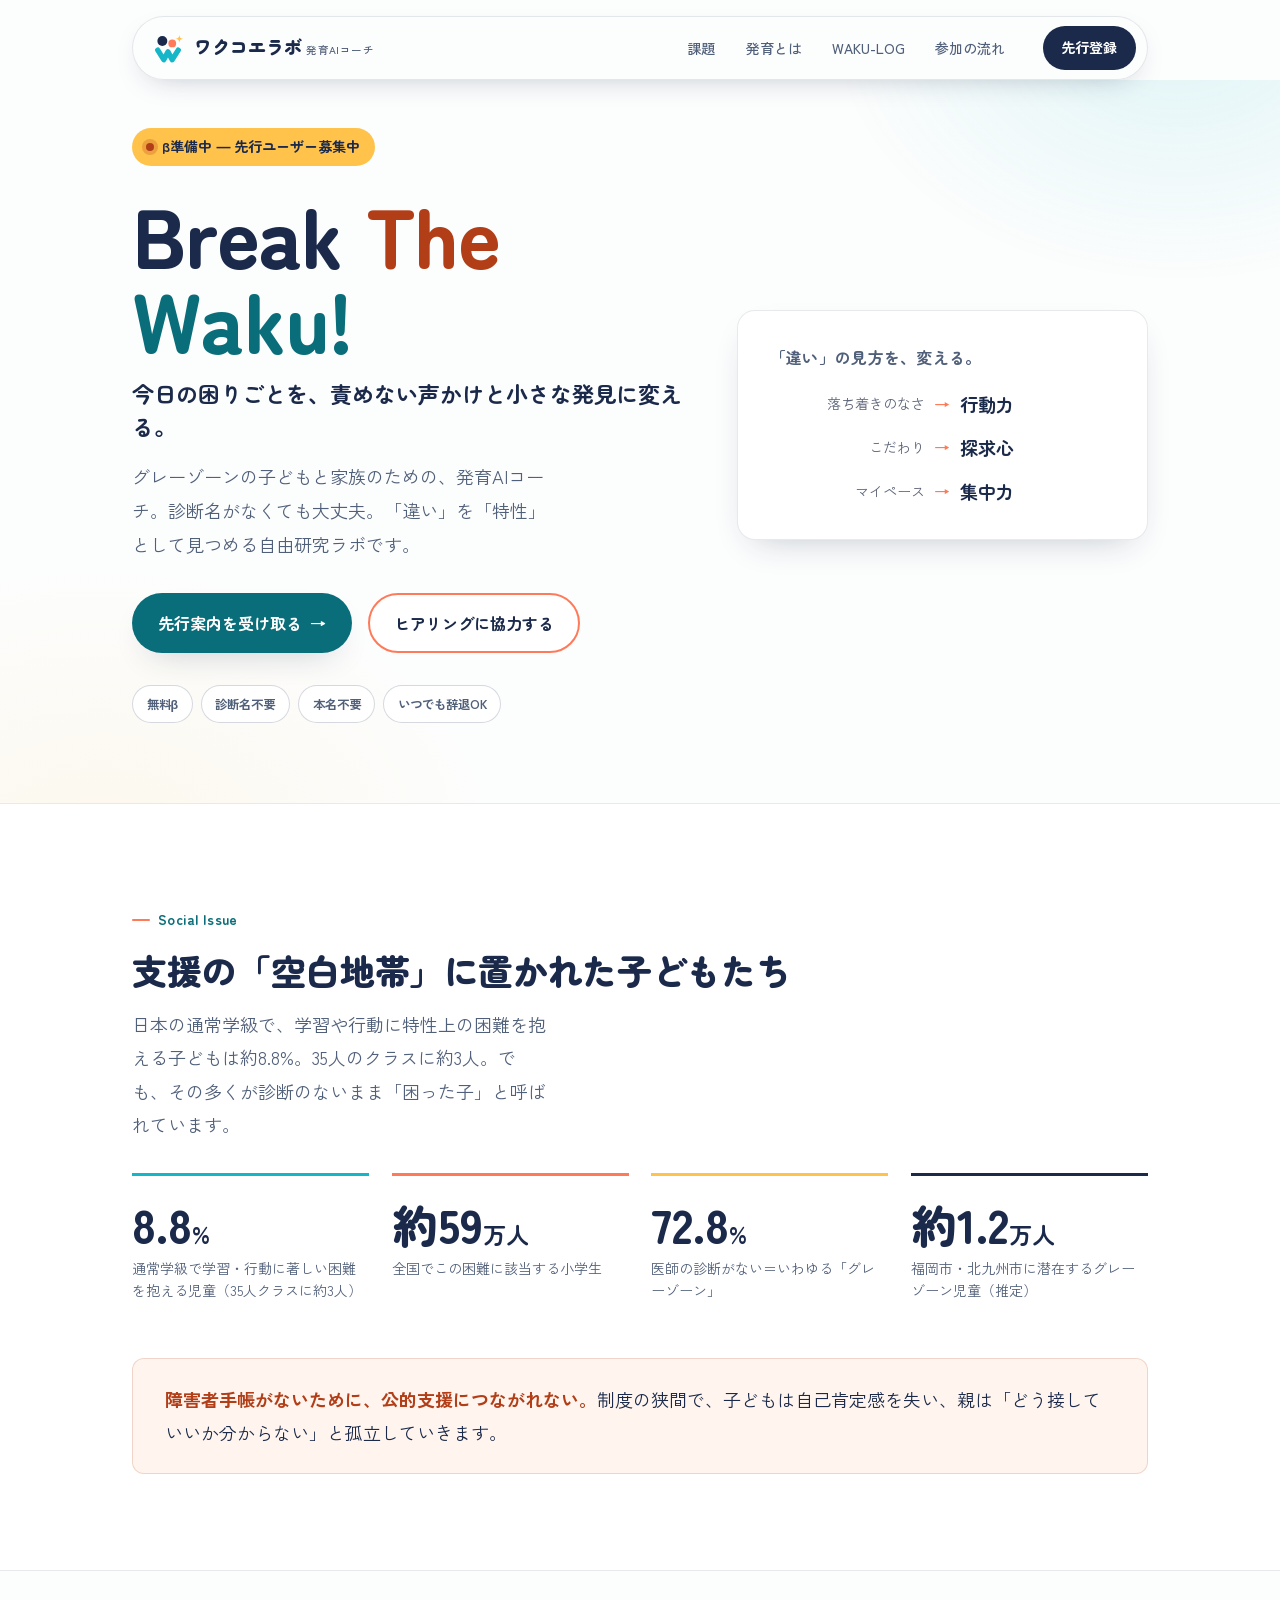
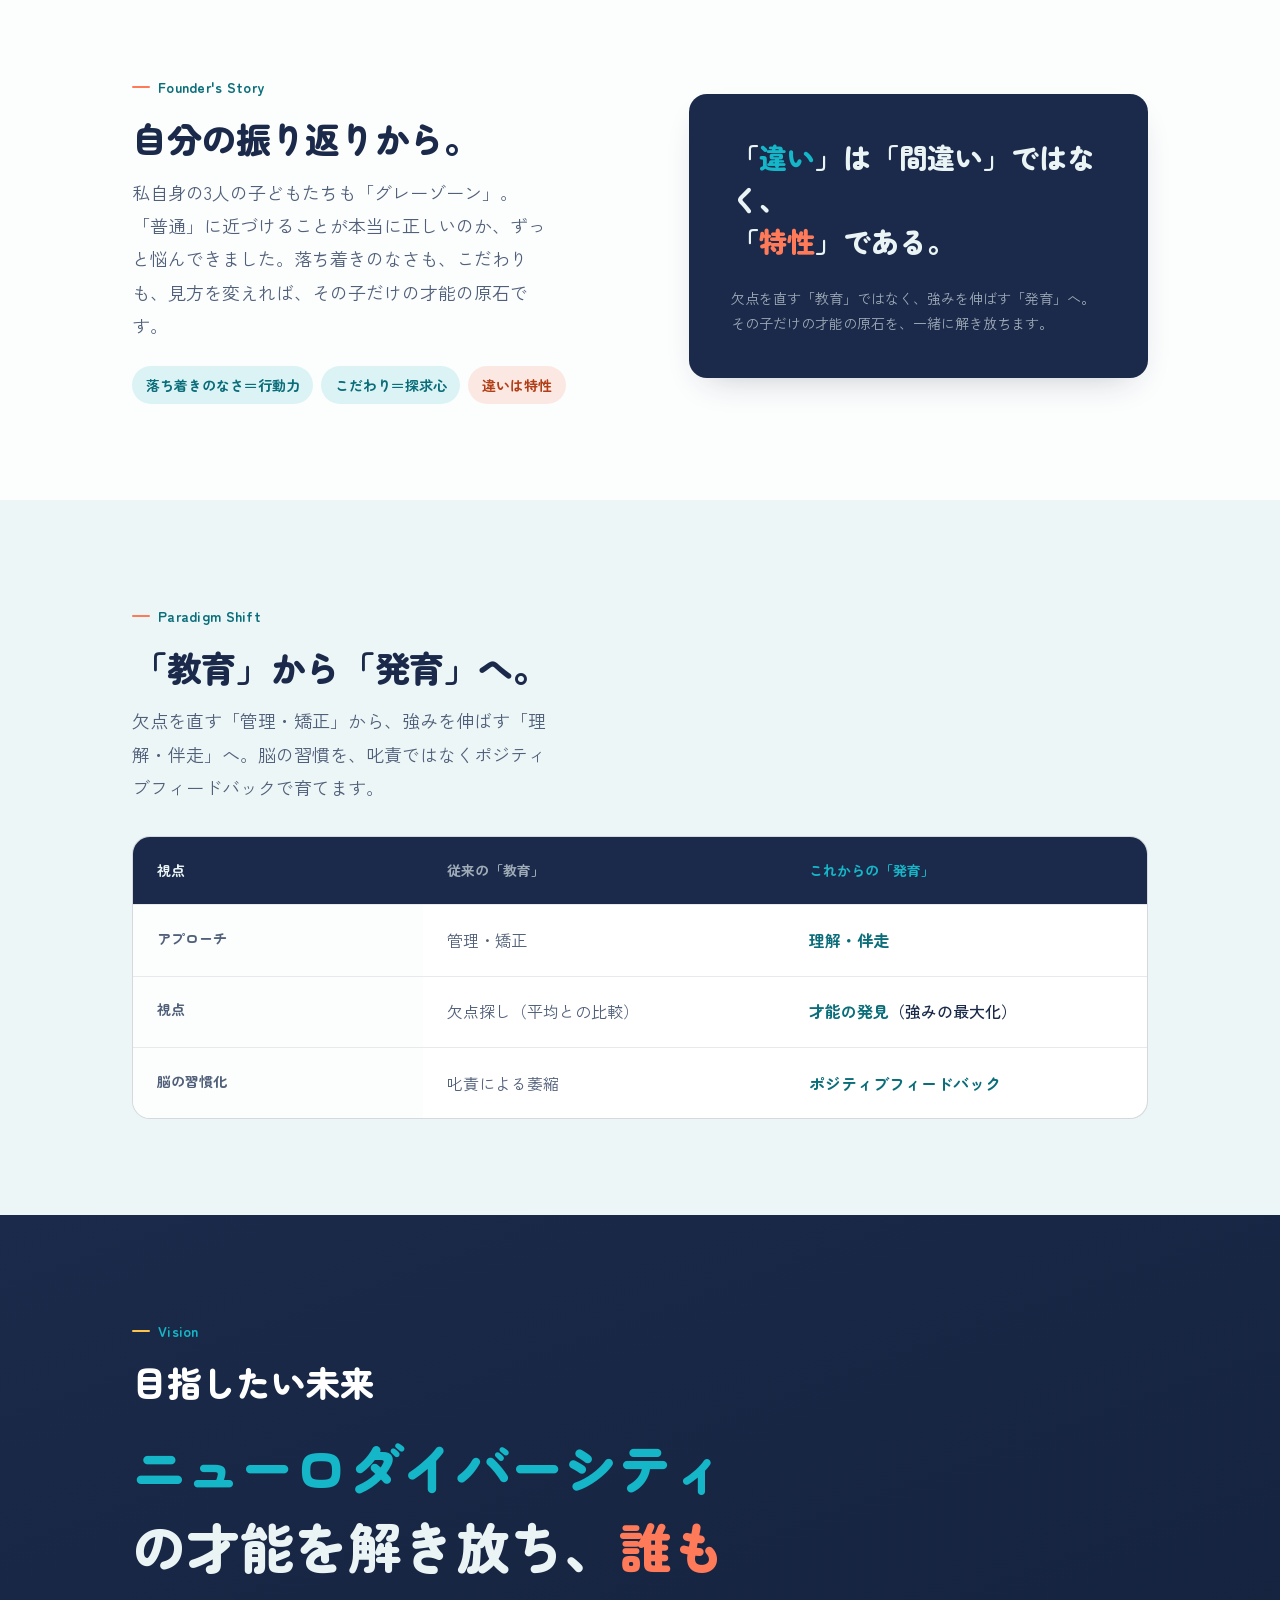
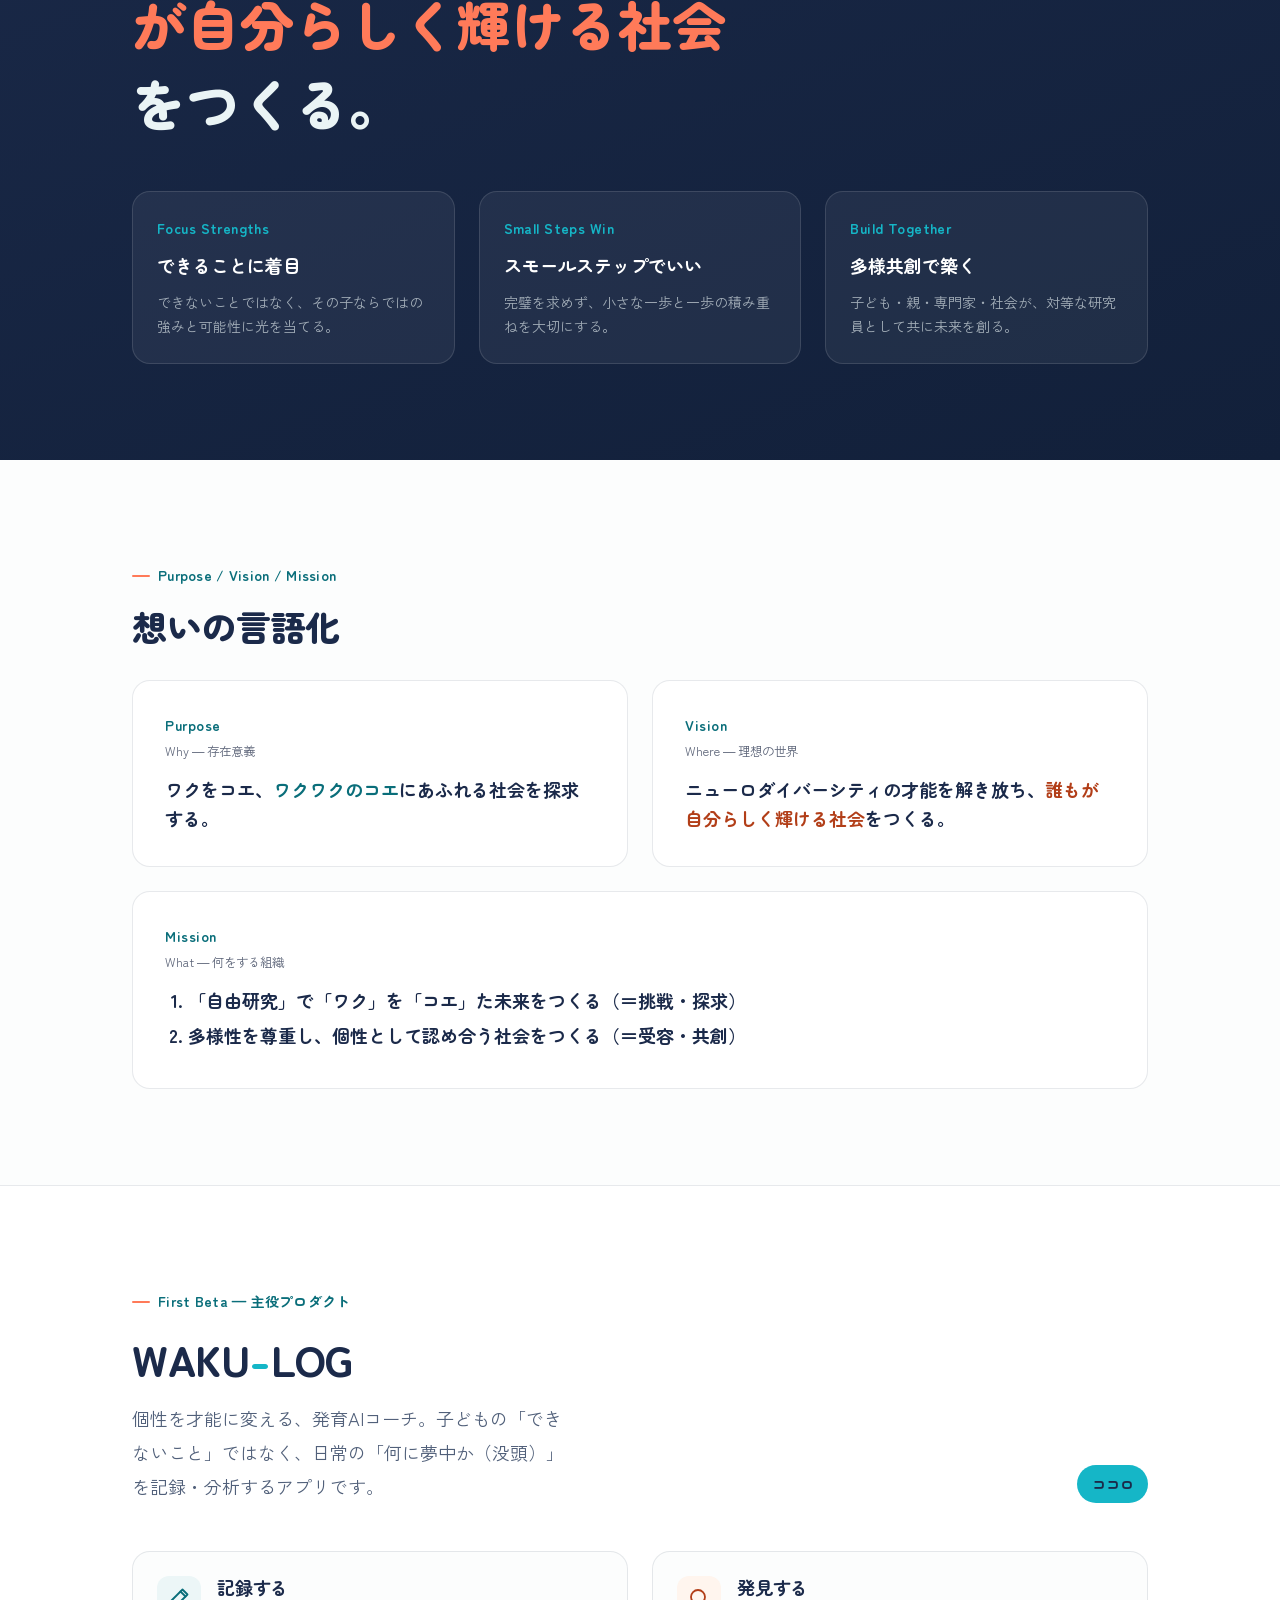
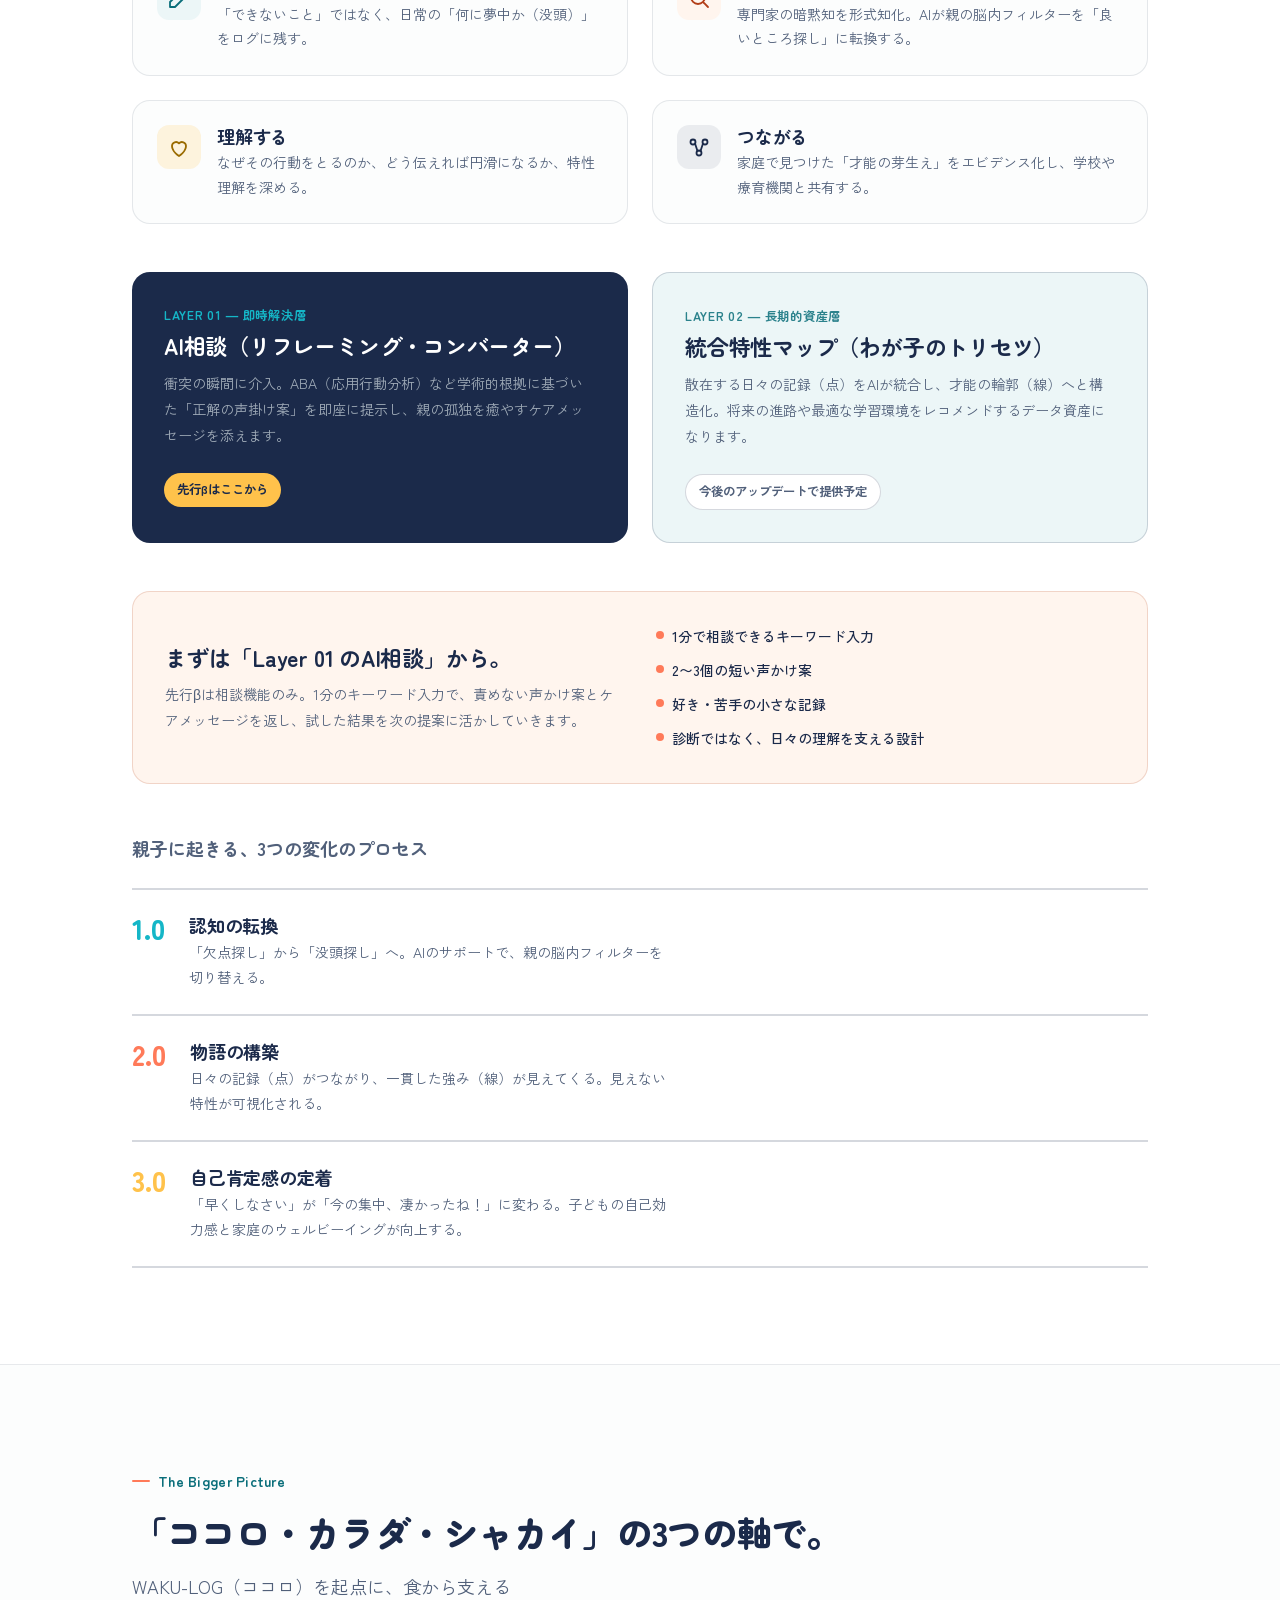
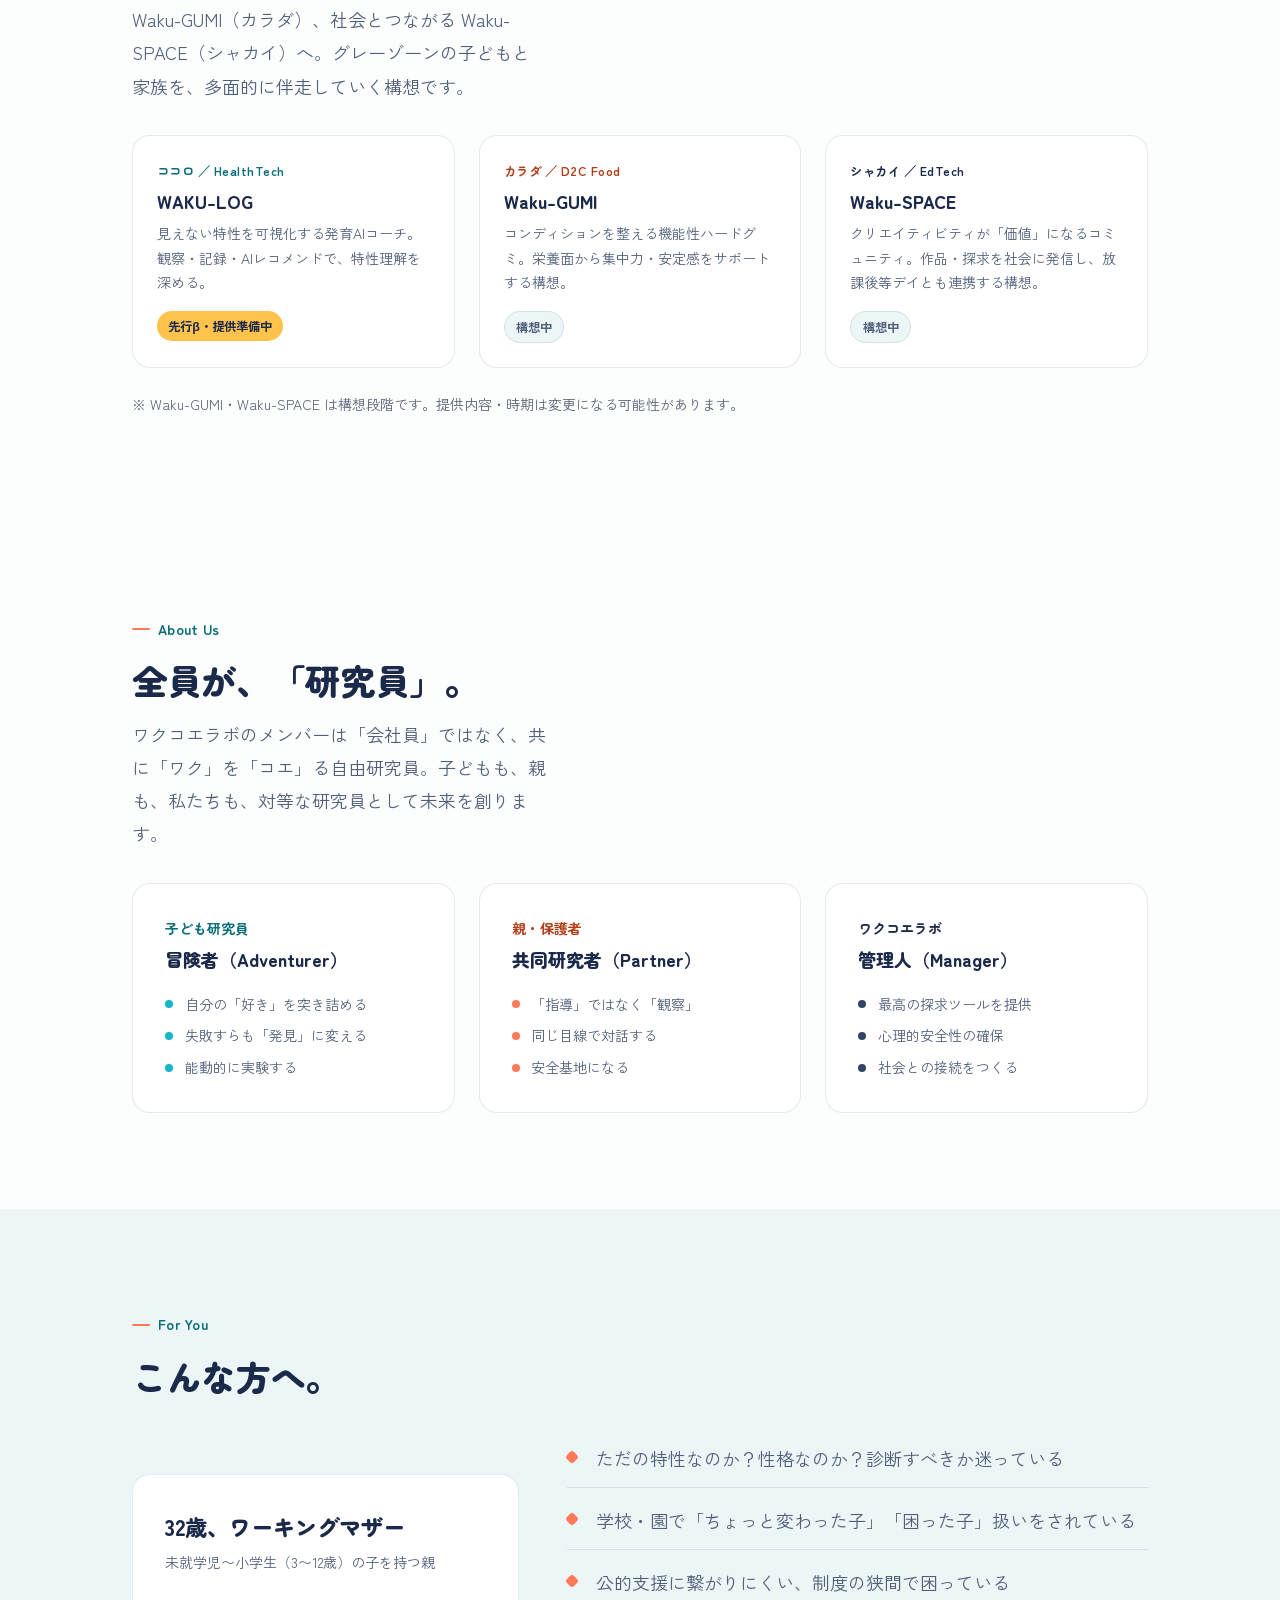
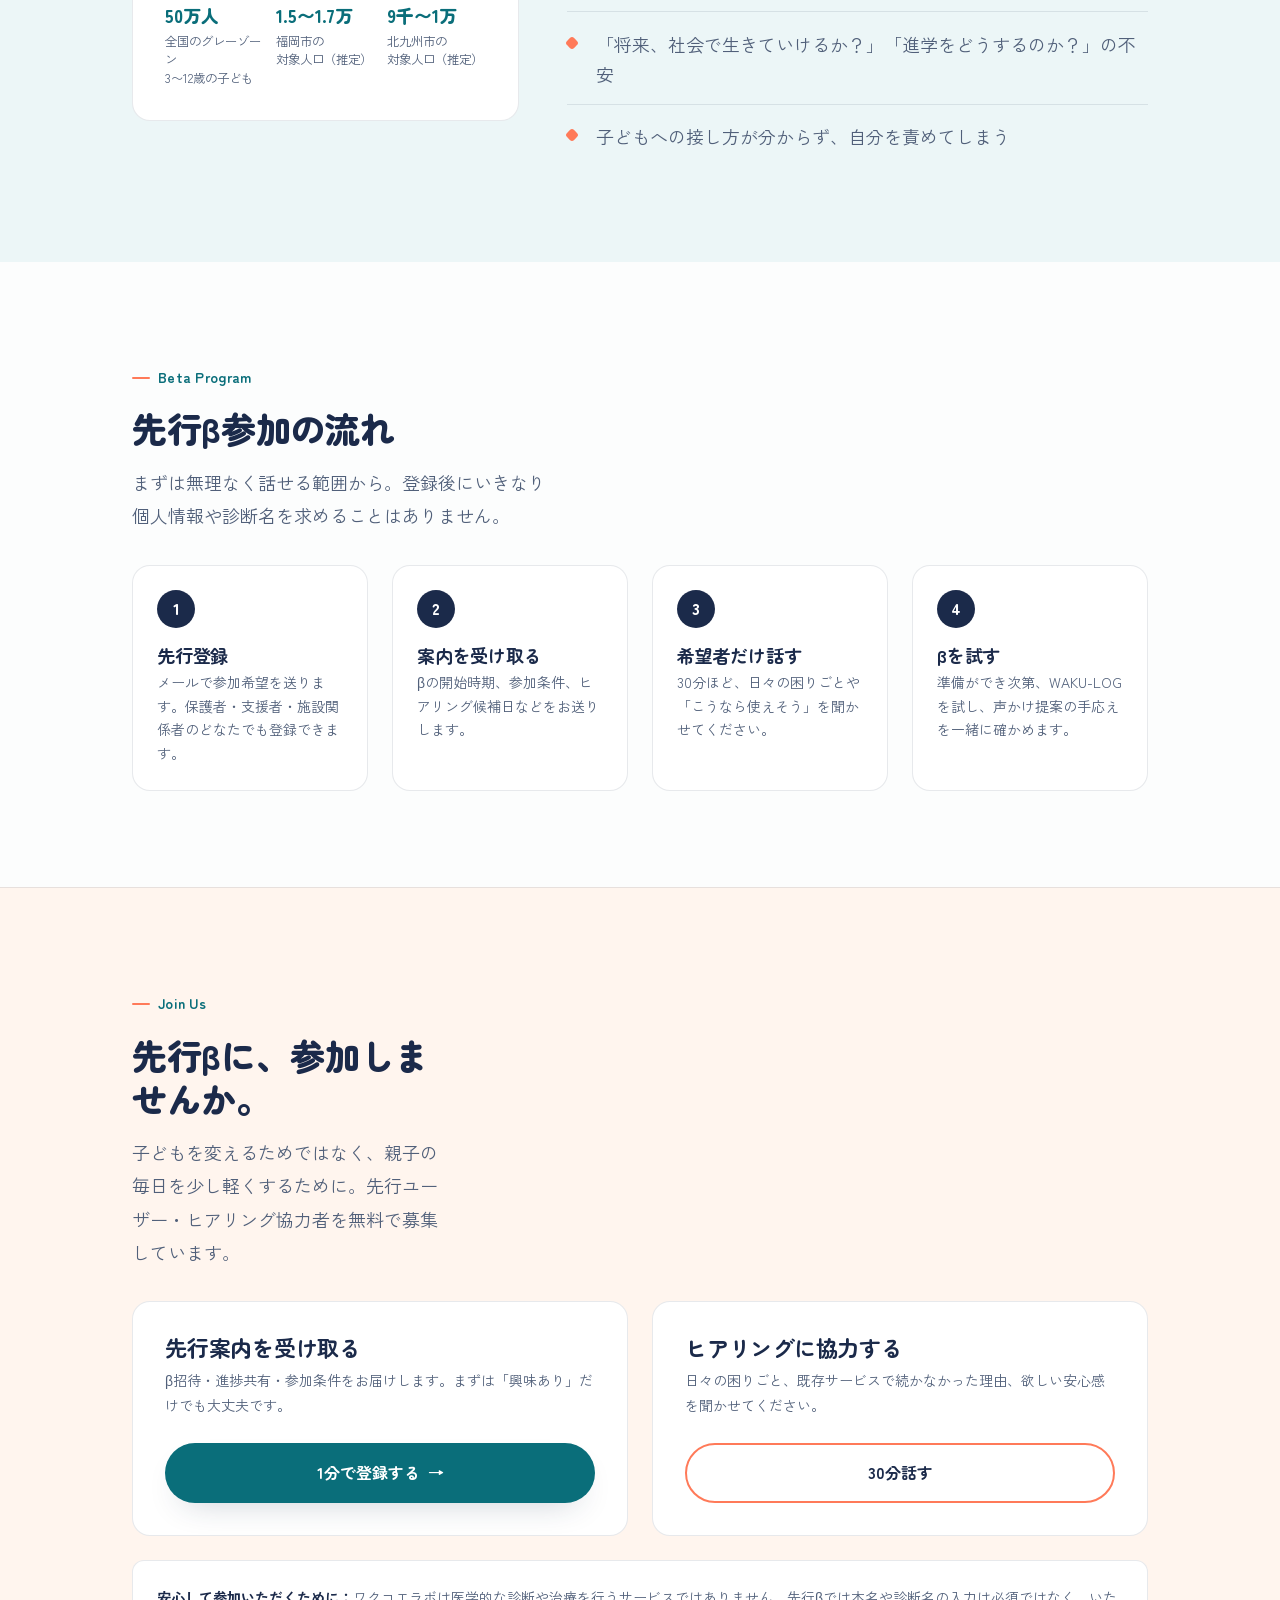
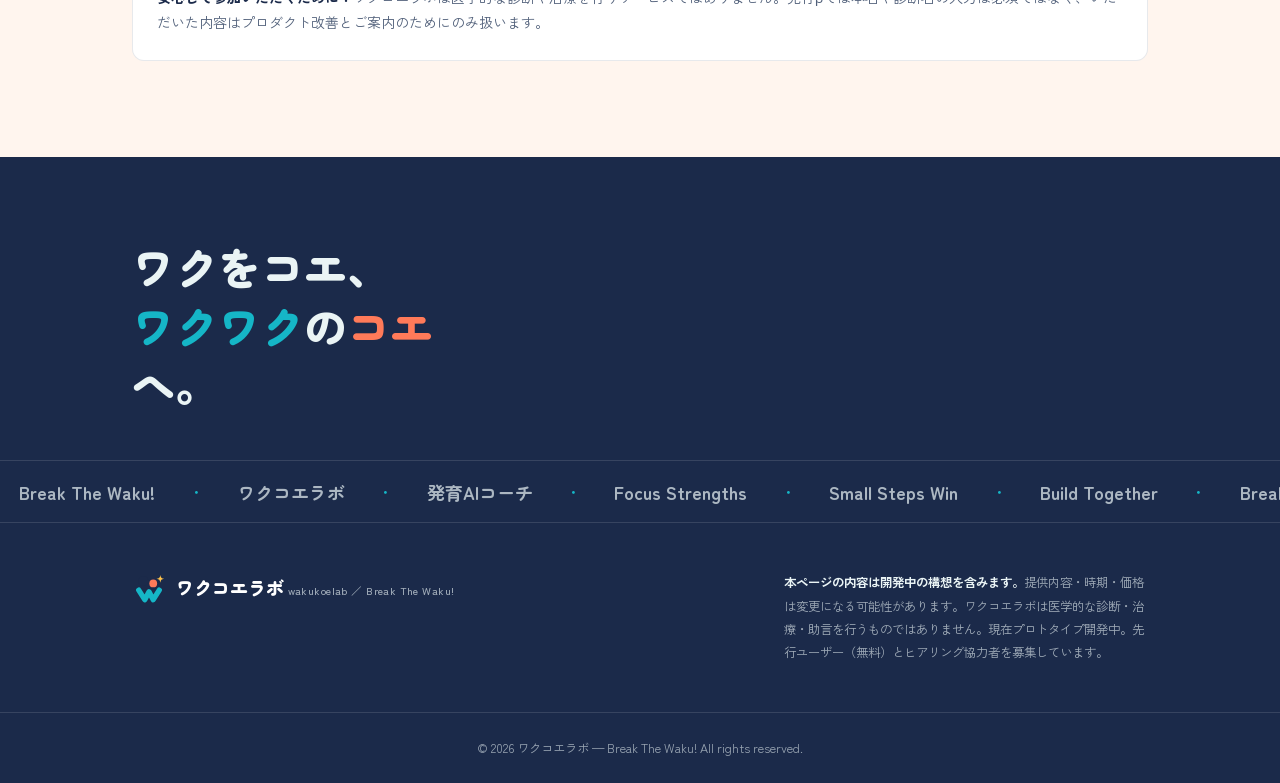
==== commit 36efc993: "fix: ロゴを公式ロゴ（w＋ネイビー/コーラルの点＋サンのきらめき）に差し替え Co-Authored-By: Claude Opus 4.8 <noreply@anthropic.com>" ====
--- a/index.html
+++ b/index.html
@@ -11,7 +11,7 @@
   <meta property="og:type" content="website" />
   <meta property="og:url" content="https://cybersakurax.github.io/Break-The-Waku/" />
   <meta name="twitter:card" content="summary_large_image" />
-  <link rel="icon" href="data:image/svg+xml,%3Csvg xmlns='http://www.w3.org/2000/svg' viewBox='0 0 32 32'%3E%3Cpath d='M21 5H9a4 4 0 0 0-4 4v14a4 4 0 0 0 4 4h14a4 4 0 0 0 4-4V13' fill='none' stroke='%2315B6C7' stroke-width='3' stroke-linecap='round'/%3E%3Ccircle cx='25' cy='7' r='3' fill='%23FF7A59'/%3E%3C/svg%3E" />
+  <link rel="icon" href="data:image/svg+xml,%3Csvg xmlns='http://www.w3.org/2000/svg' viewBox='0 0 48 48'%3E%3Cpath d='M9.5 27 L18 40.5 L24 29.5 L30 40.5 L38.5 27' fill='none' stroke='%2315B6C7' stroke-width='7.5' stroke-linecap='round' stroke-linejoin='round'/%3E%3Ccircle cx='16' cy='14' r='7' fill='%231B2A4A'/%3E%3Ccircle cx='30' cy='17.5' r='5.5' fill='%23FF7A59'/%3E%3Cpath d='M40 5.5 C40.6 9.4 41.6 10.4 45.5 11 C41.6 11.6 40.6 12.6 40 16.5 C39.4 12.6 38.4 11.6 34.5 11 C38.4 10.4 39.4 9.4 40 5.5 Z' fill='%23FFC24B'/%3E%3C/svg%3E" />
   <link rel="preconnect" href="https://fonts.googleapis.com">
   <link rel="preconnect" href="https://fonts.gstatic.com" crossorigin>
   <link href="https://fonts.googleapis.com/css2?family=Zen+Maru+Gothic:wght@500;700;900&family=Zen+Kaku+Gothic+New:wght@400;500;700&display=swap" rel="stylesheet">
@@ -501,9 +501,9 @@
   <div class="container">
     <nav class="nav" id="nav" aria-label="メインナビゲーション">
       <a href="#top" class="brand" aria-label="ワクコエラボ ホーム">
-        <svg class="brand-mark" viewBox="0 0 32 32" aria-hidden="true">
-          <path d="M21 5H9a4 4 0 0 0-4 4v14a4 4 0 0 0 4 4h14a4 4 0 0 0 4-4V13" fill="none" stroke="#15B6C7" stroke-width="3" stroke-linecap="round"/>
-          <circle cx="25" cy="7" r="3" fill="#FF7A59"/>
+        <svg class="brand-mark" viewBox="0 0 48 48" aria-hidden="true">
+          <path d="M9.5 27 L18 40.5 L24 29.5 L30 40.5 L38.5 27" fill="none" stroke="#15B6C7" stroke-width="7.5" stroke-linecap="round" stroke-linejoin="round"/>
+          <circle cx="16" cy="14" r="7" fill="#1B2A4A"/><circle cx="30" cy="17.5" r="5.5" fill="#FF7A59"/><path d="M40 5.5 C40.6 9.4 41.6 10.4 45.5 11 C41.6 11.6 40.6 12.6 40 16.5 C39.4 12.6 38.4 11.6 34.5 11 C38.4 10.4 39.4 9.4 40 5.5 Z" fill="#FFC24B"/>
         </svg>
         <span>
           <span class="brand-name">ワクコエラボ</span>
@@ -942,9 +942,9 @@
     <div class="foot-meta">
       <div class="foot-brand">
         <div class="brand">
-          <svg class="brand-mark" viewBox="0 0 32 32" aria-hidden="true">
-            <path d="M21 5H9a4 4 0 0 0-4 4v14a4 4 0 0 0 4 4h14a4 4 0 0 0 4-4V13" fill="none" stroke="#15B6C7" stroke-width="3" stroke-linecap="round"/>
-            <circle cx="25" cy="7" r="3" fill="#FF7A59"/>
+          <svg class="brand-mark" viewBox="0 0 48 48" aria-hidden="true">
+            <path d="M9.5 27 L18 40.5 L24 29.5 L30 40.5 L38.5 27" fill="none" stroke="#15B6C7" stroke-width="7.5" stroke-linecap="round" stroke-linejoin="round"/>
+            <circle cx="16" cy="14" r="7" fill="#1B2A4A"/><circle cx="30" cy="17.5" r="5.5" fill="#FF7A59"/><path d="M40 5.5 C40.6 9.4 41.6 10.4 45.5 11 C41.6 11.6 40.6 12.6 40 16.5 C39.4 12.6 38.4 11.6 34.5 11 C38.4 10.4 39.4 9.4 40 5.5 Z" fill="#FFC24B"/>
           </svg>
           <span>
             <span class="brand-name">ワクコエラボ</span>
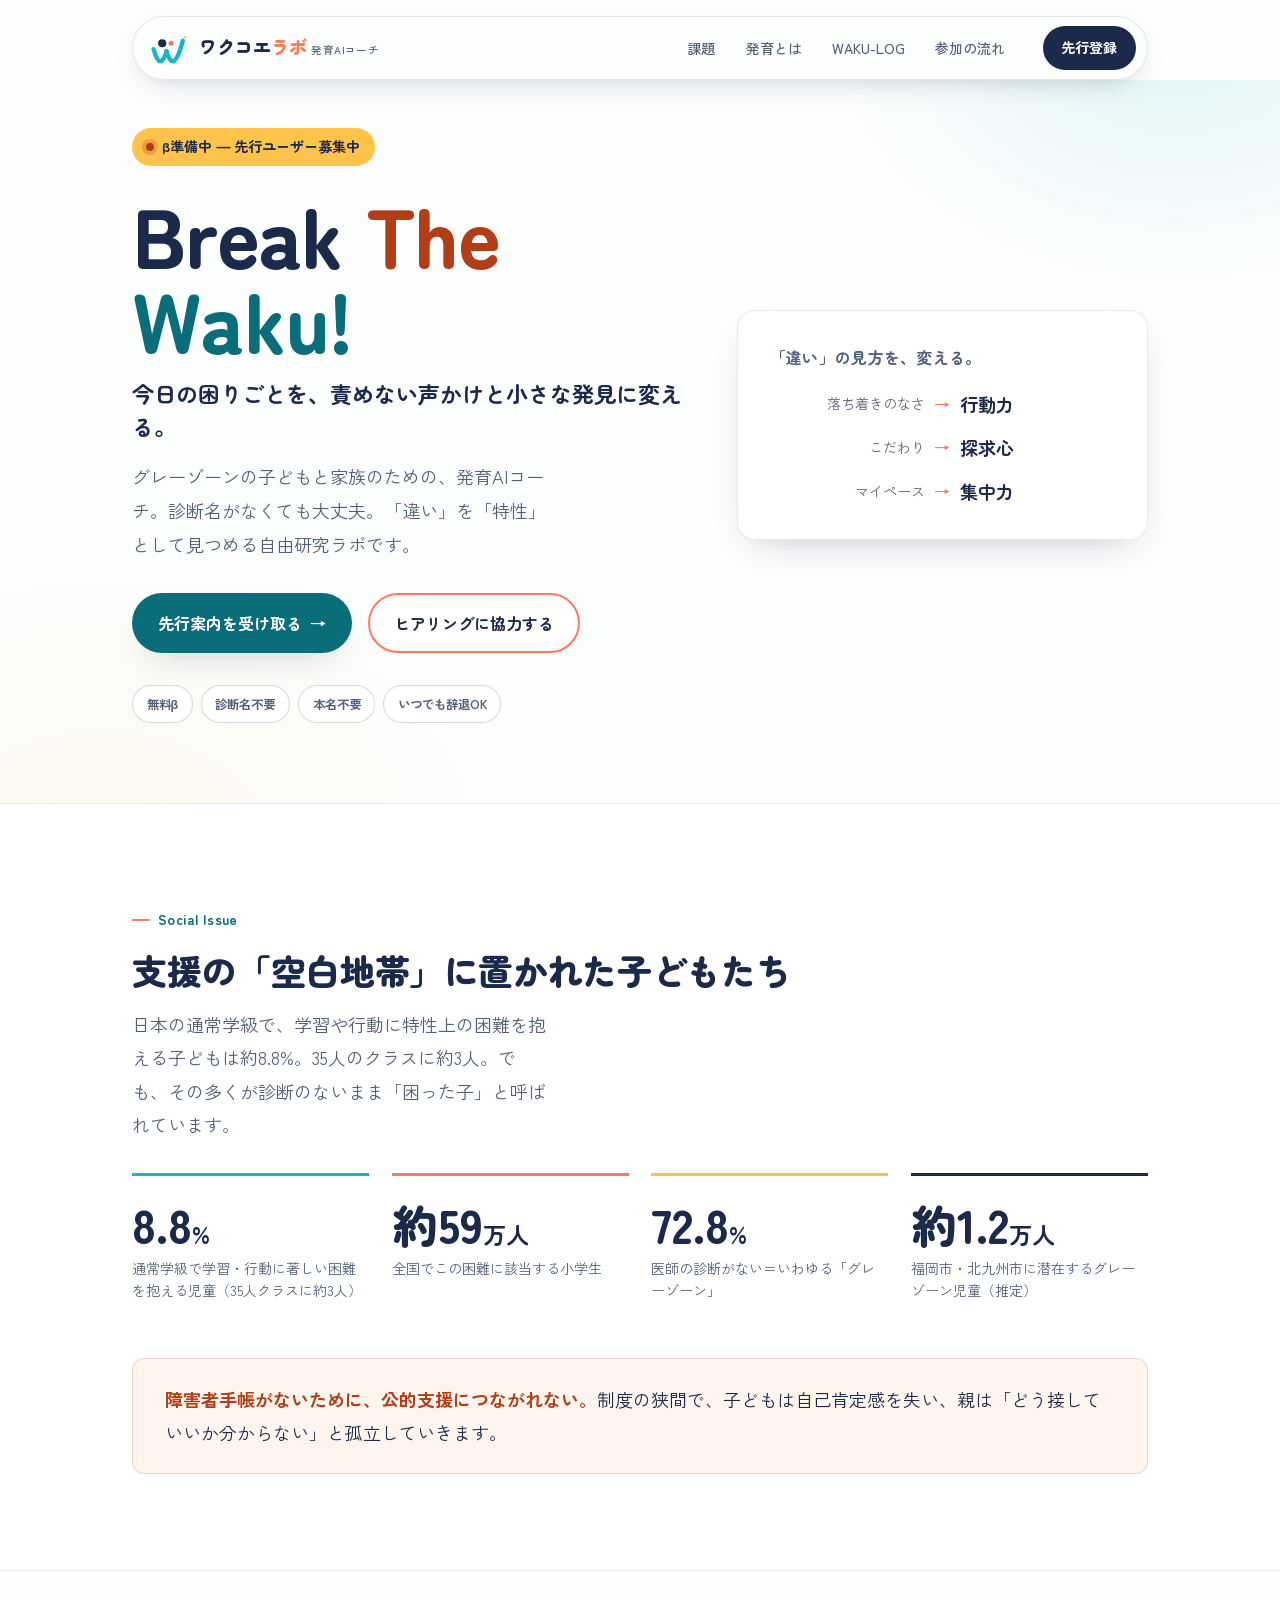
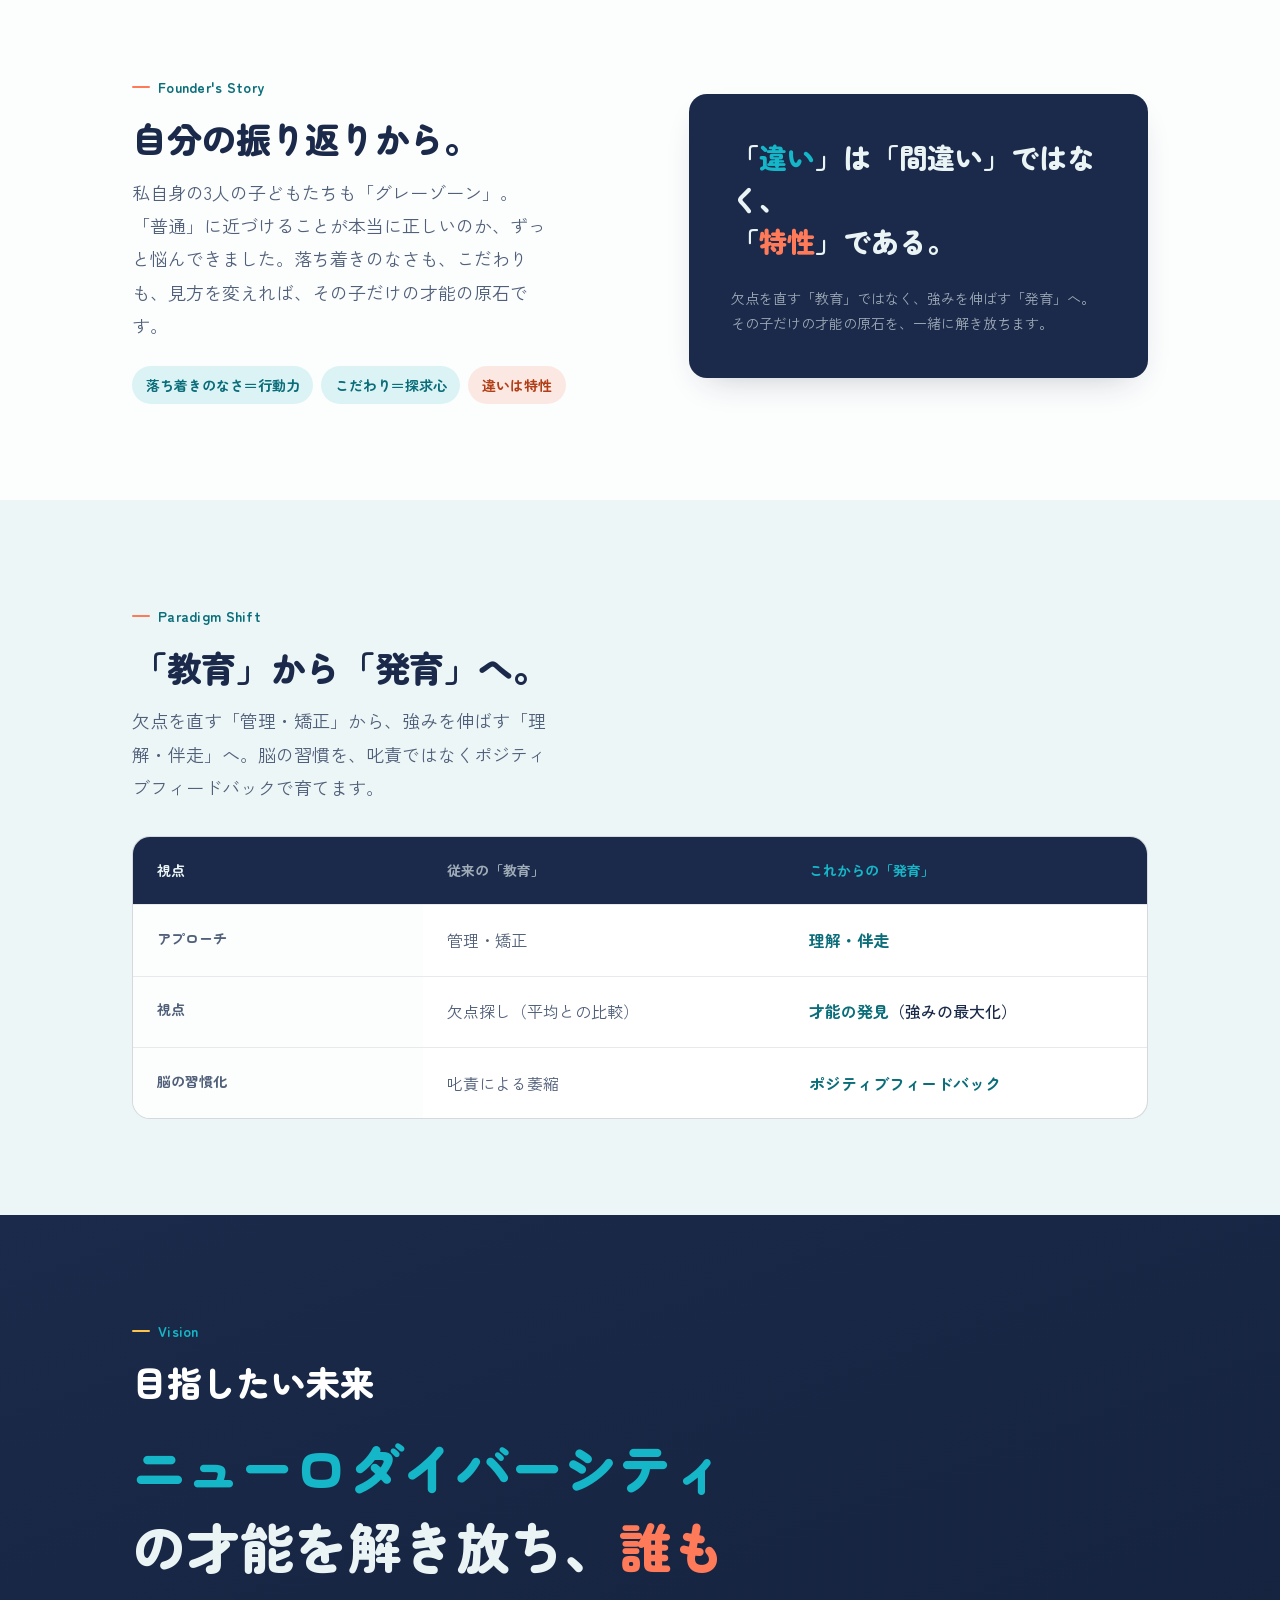
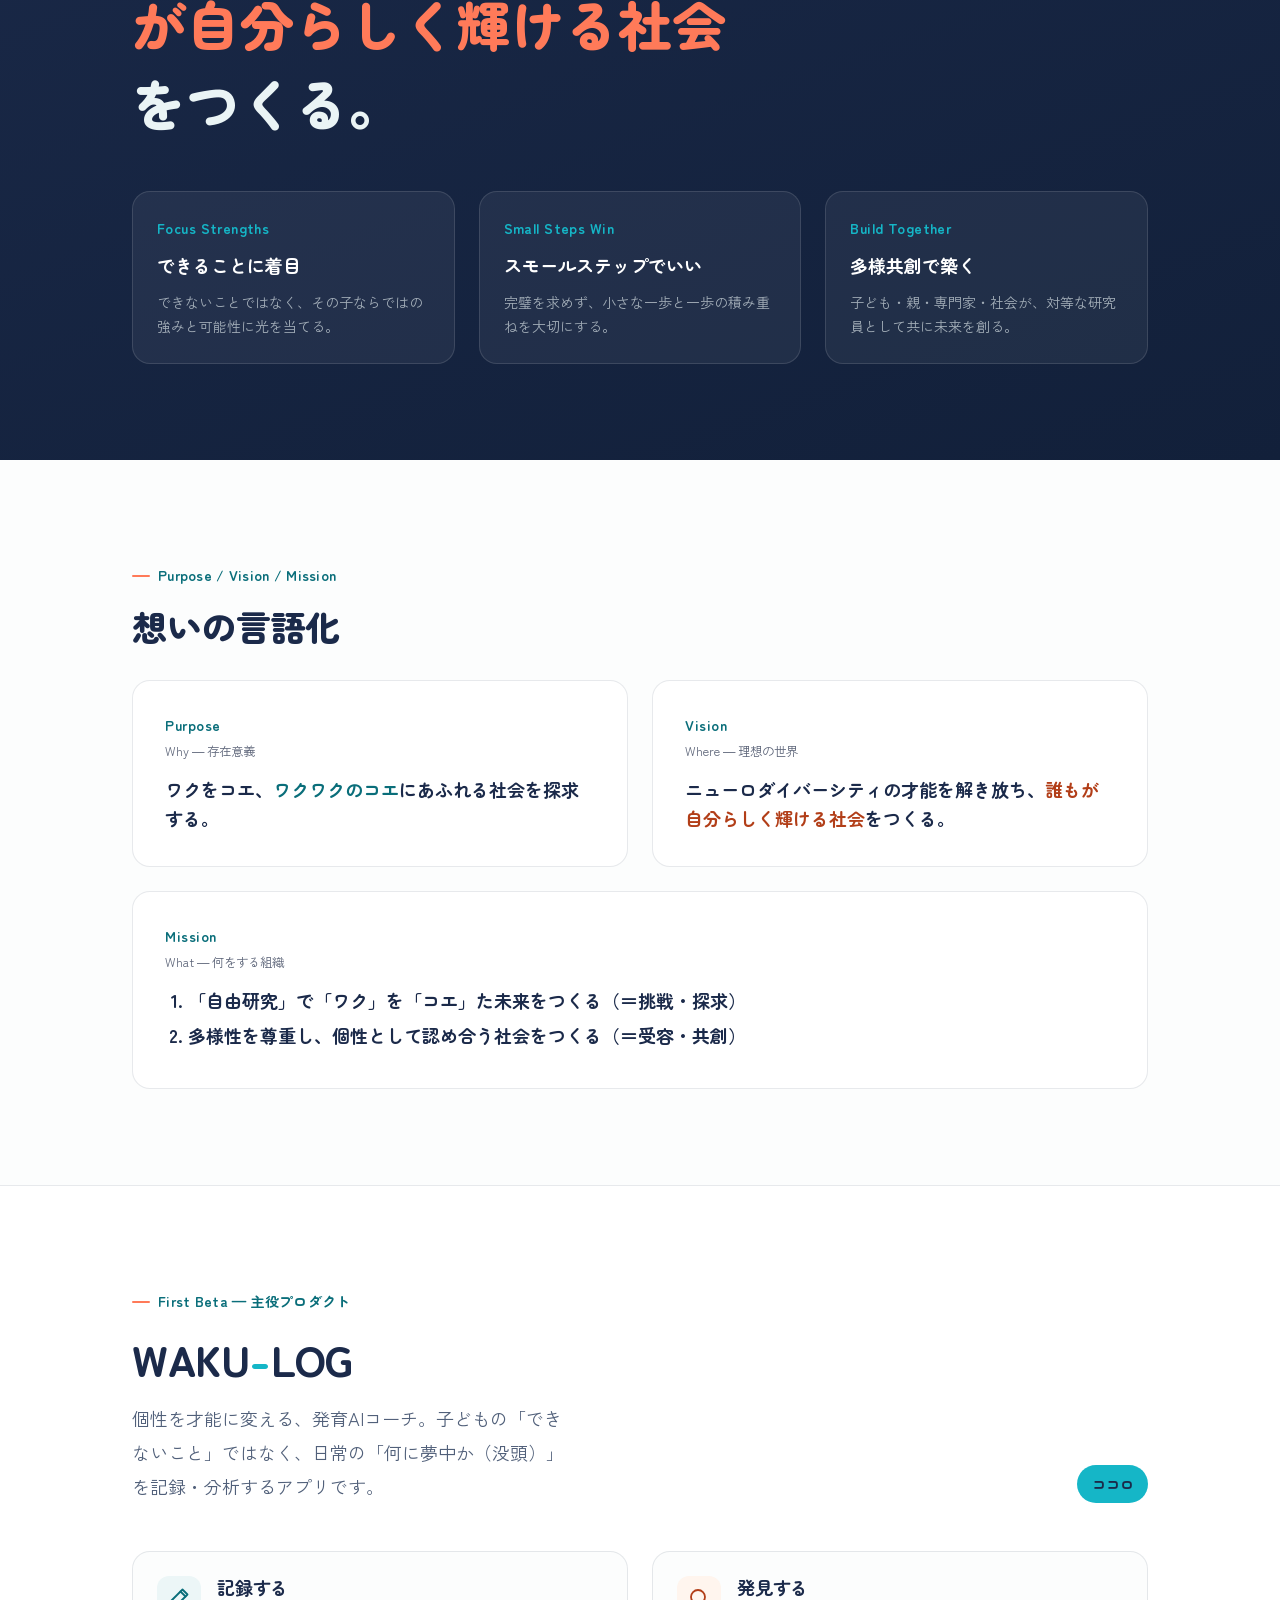
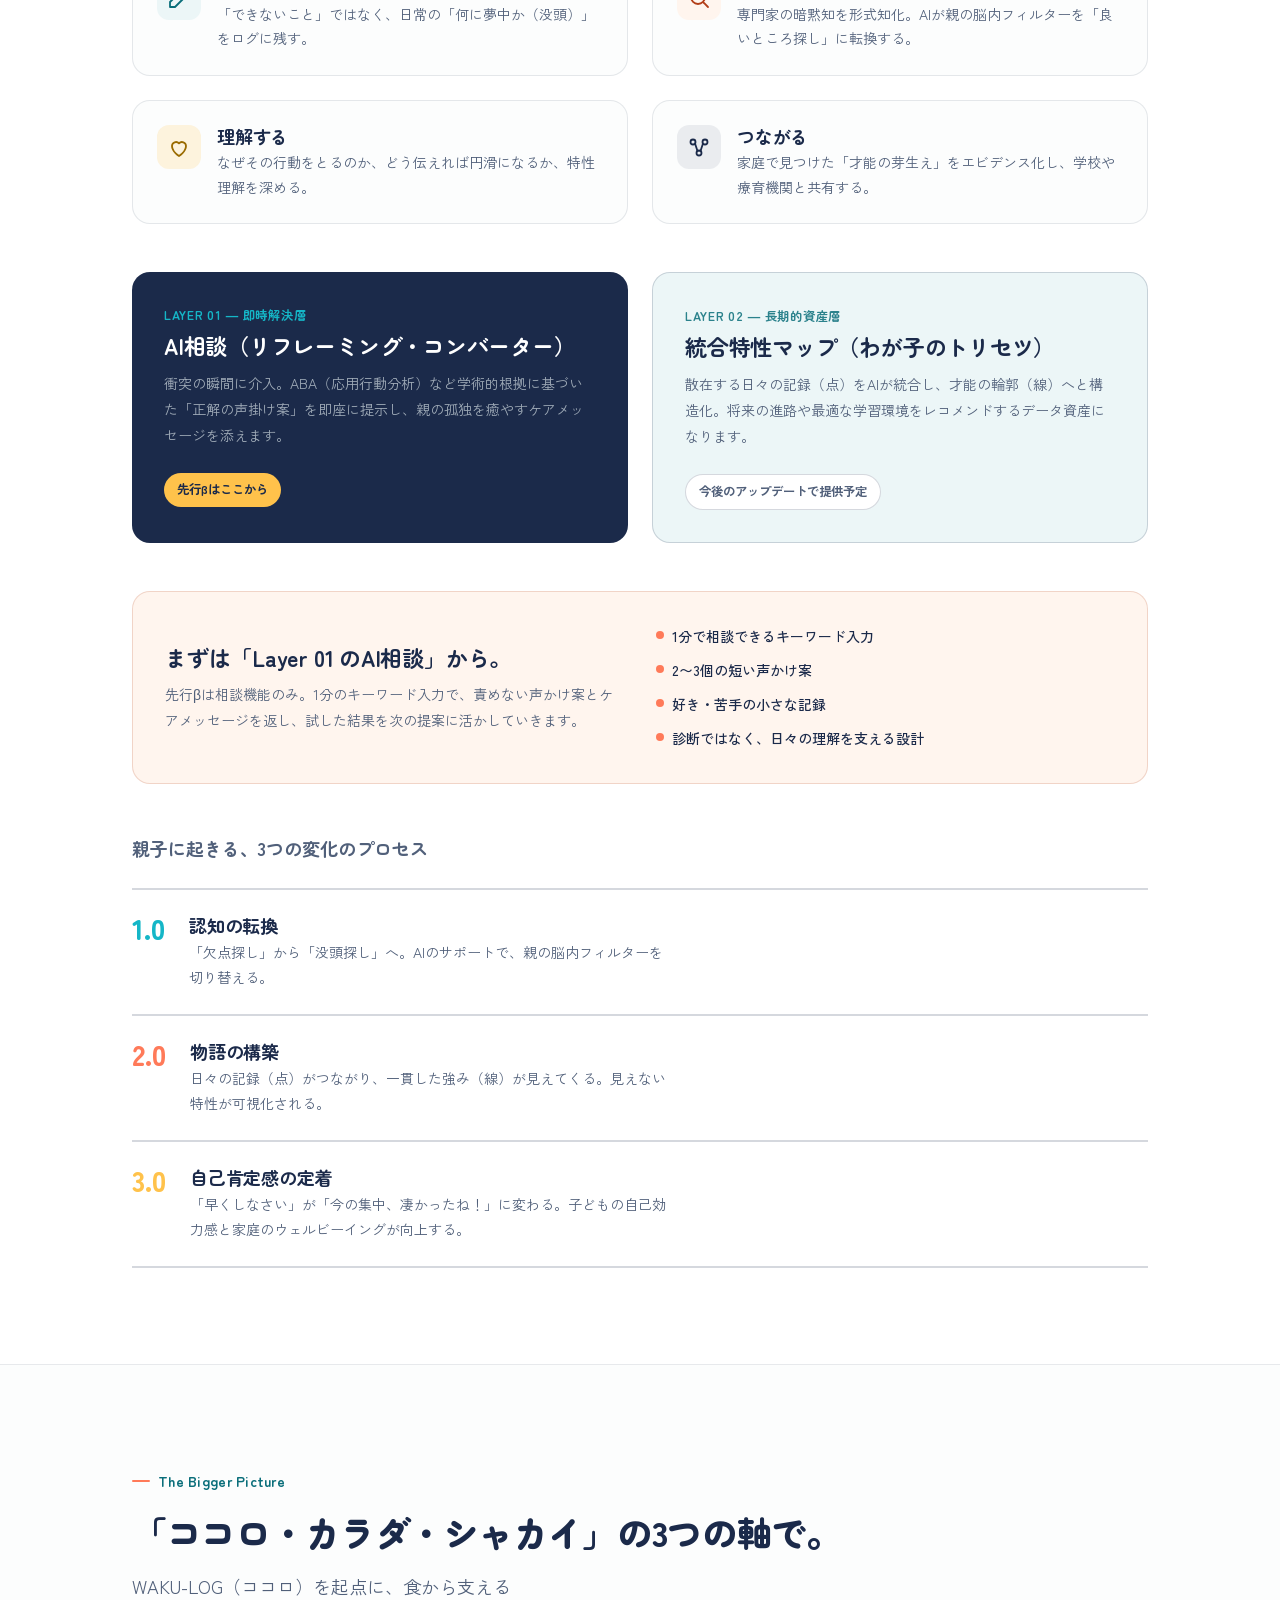
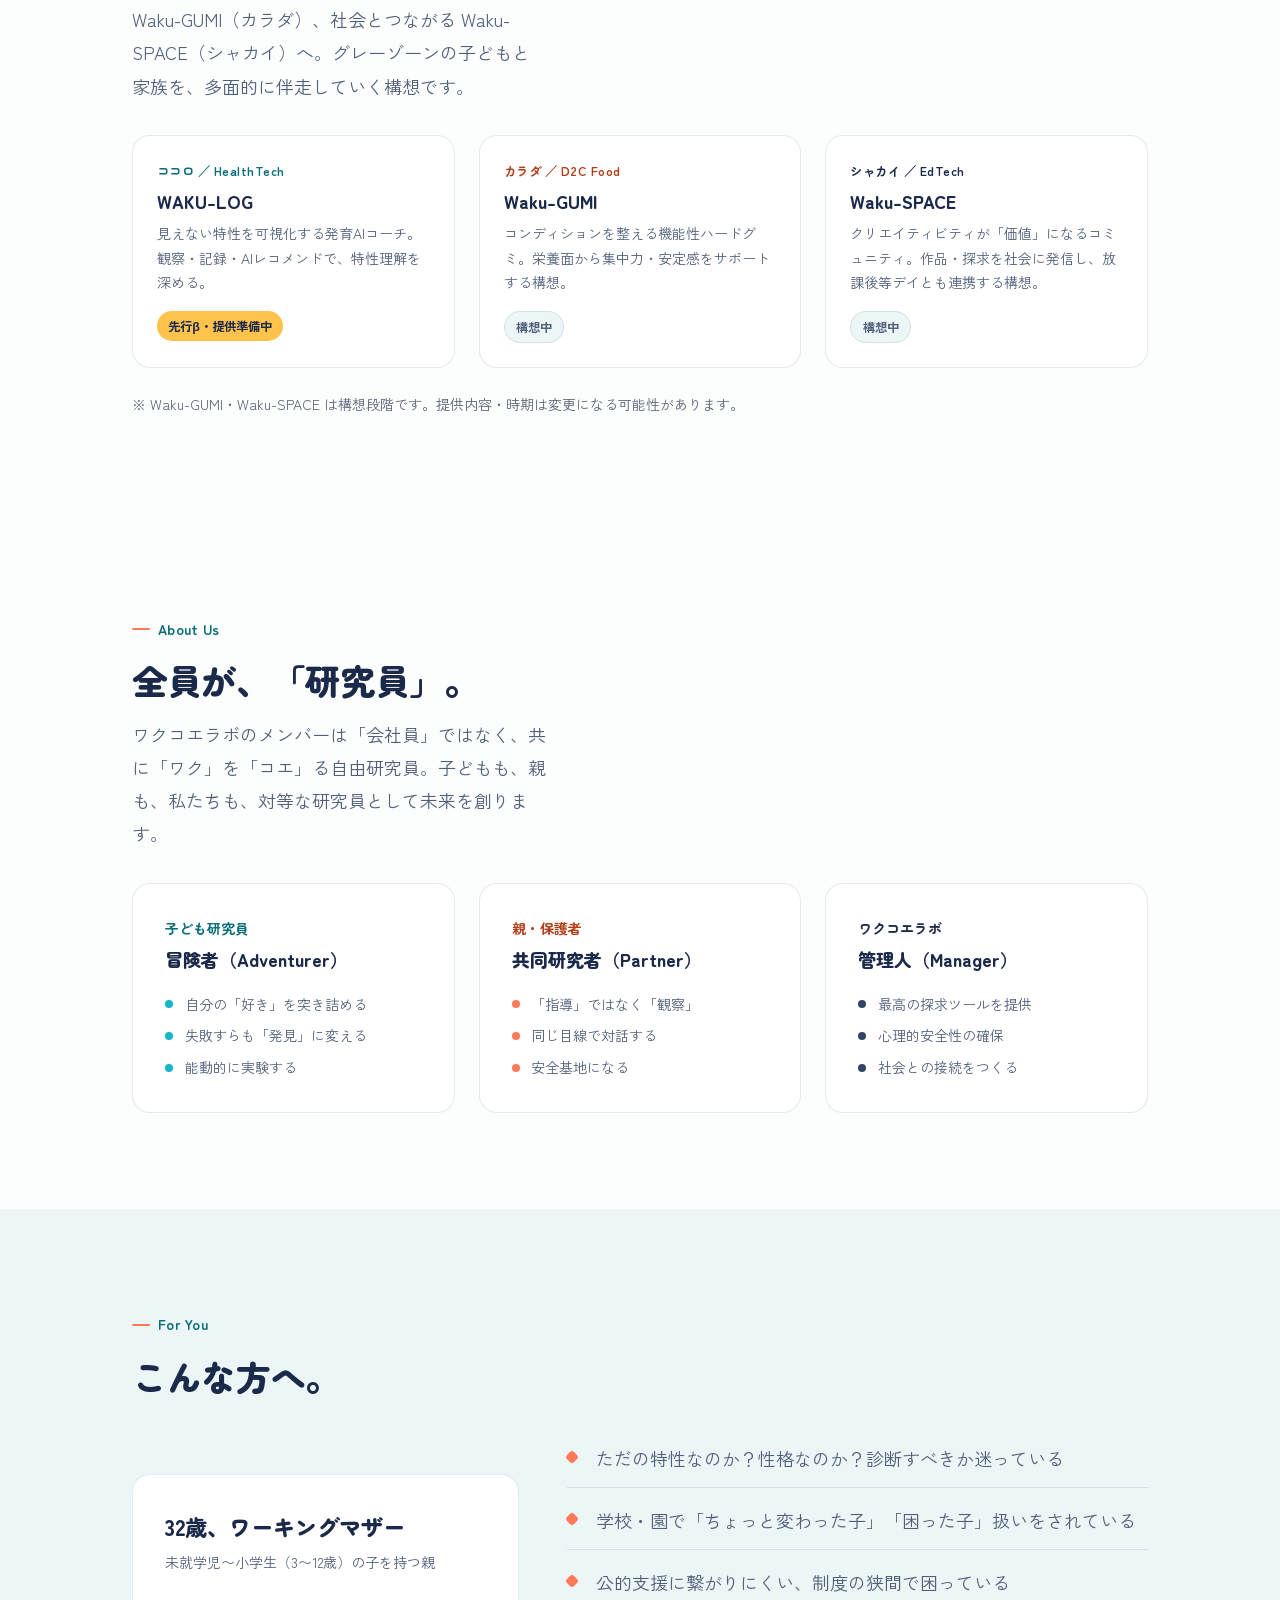
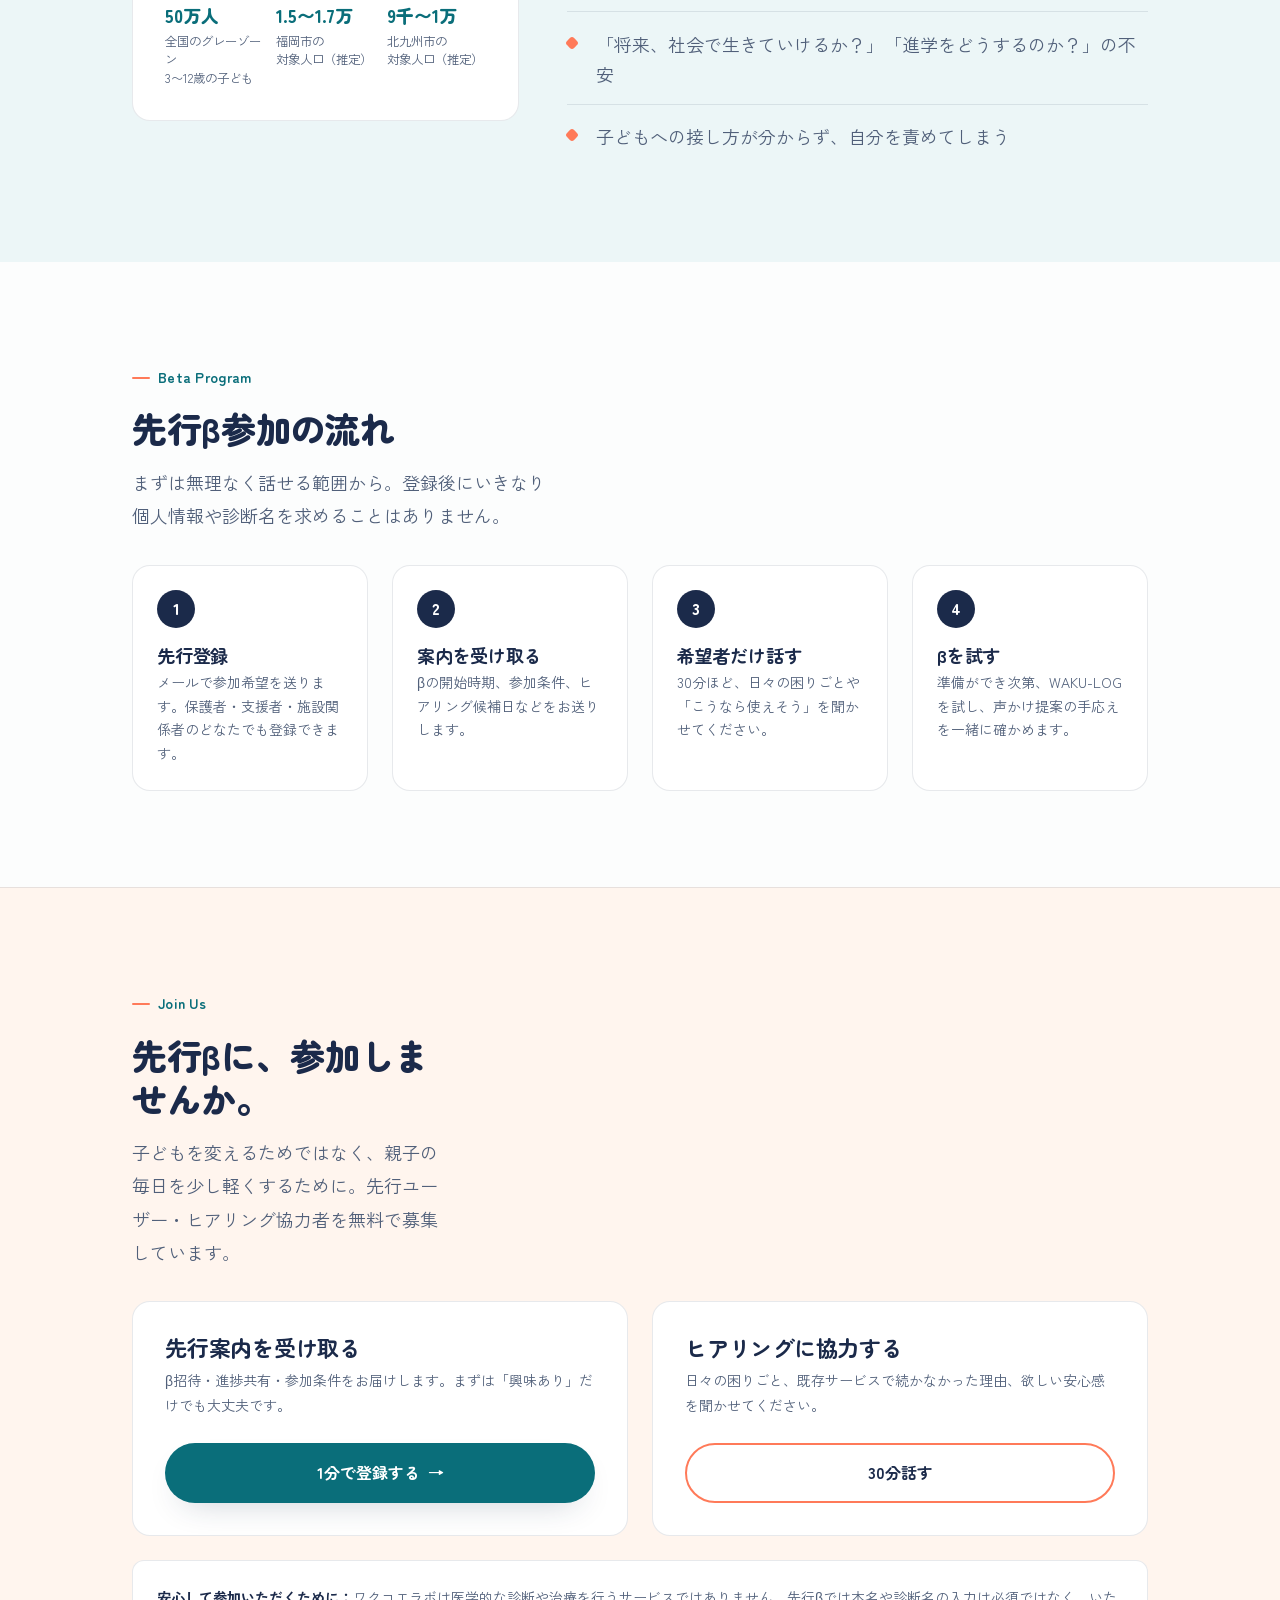
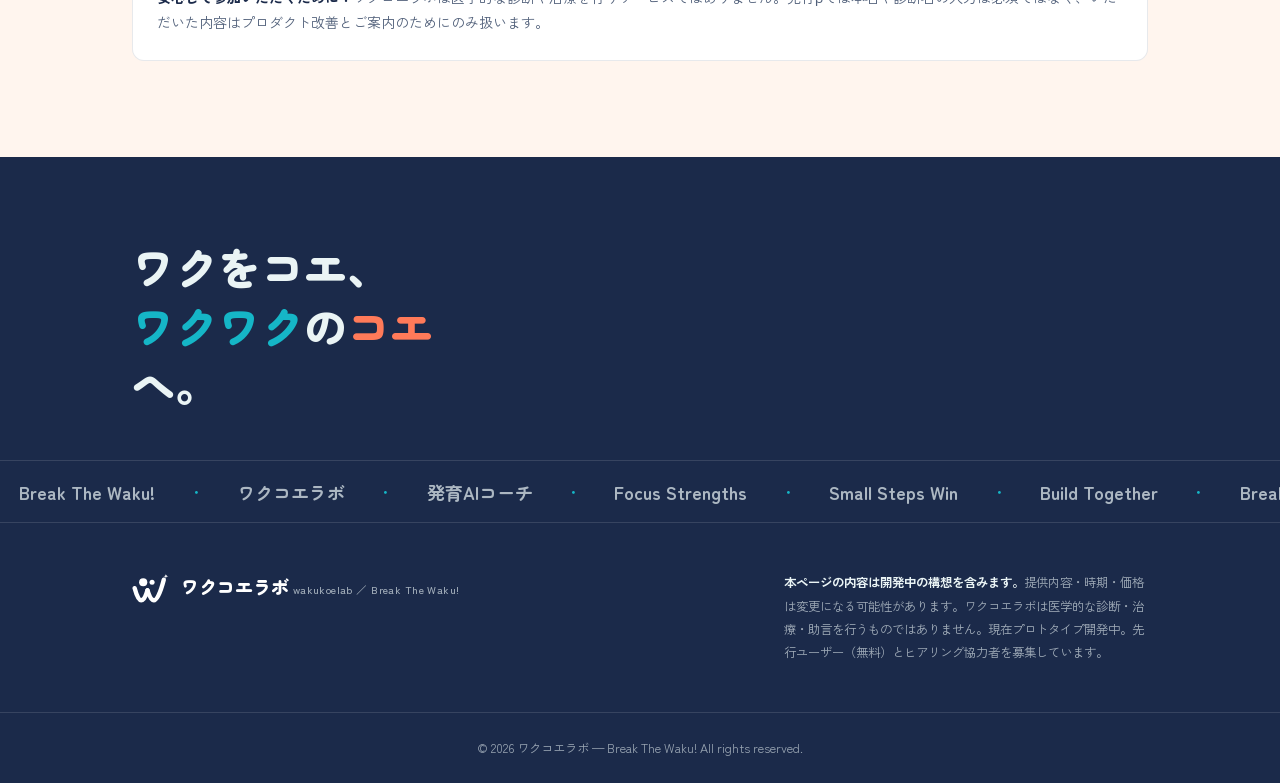
==== commit eda8a2e4: "fix: ブランドガイドから公式ロゴを抽出して正規埋め込み - 手描き再現を廃し、ブランド基本ガイドPDFから公式マークのベクターを抽出して埋め込み - 背景に応じ正規バリエーションを使い分け（ナビ=" ====
--- a/index.html
+++ b/index.html
@@ -11,7 +11,7 @@
   <meta property="og:type" content="website" />
   <meta property="og:url" content="https://cybersakurax.github.io/Break-The-Waku/" />
   <meta name="twitter:card" content="summary_large_image" />
-  <link rel="icon" href="data:image/svg+xml,%3Csvg xmlns='http://www.w3.org/2000/svg' viewBox='0 0 48 48'%3E%3Cpath d='M9.5 27 L18 40.5 L24 29.5 L30 40.5 L38.5 27' fill='none' stroke='%2315B6C7' stroke-width='7.5' stroke-linecap='round' stroke-linejoin='round'/%3E%3Ccircle cx='16' cy='14' r='7' fill='%231B2A4A'/%3E%3Ccircle cx='30' cy='17.5' r='5.5' fill='%23FF7A59'/%3E%3Cpath d='M40 5.5 C40.6 9.4 41.6 10.4 45.5 11 C41.6 11.6 40.6 12.6 40 16.5 C39.4 12.6 38.4 11.6 34.5 11 C38.4 10.4 39.4 9.4 40 5.5 Z' fill='%23FFC24B'/%3E%3C/svg%3E" />
+  <link rel="icon" href="data:image/svg+xml,%3Csvg%20xmlns='http://www.w3.org/2000/svg'%20viewBox='370.38%20318.94%20130.81%20107.06'%3E%3Cpath%20d='M379.38%20376.62%20C386.50%20403.54%20393.62%20417.00%20400.75%20417.00%20C408.67%20417.00%20415.79%20405.92%20422.12%20383.75'%20fill='none'%20stroke='%2315B6C7'%20stroke-width='14.84'%20stroke-linecap='round'%20stroke-linejoin='round'/%3E%3Cpath%20d='M422.12%20383.75%20C429.25%20405.92%20436.38%20417.00%20443.50%20417.00%20C453.79%20417.00%20464.88%20394.04%20476.75%20348.12'%20fill='none'%20stroke='%2315B6C7'%20stroke-width='14.84'%20stroke-linecap='round'%20stroke-linejoin='round'/%3E%3Ccircle%20cx='407.88'%20cy='356.44'%20r='13.65'%20fill='%231B2A4A'/%3E%3Ccircle%20cx='437.56'%20cy='356.44'%20r='8.43'%20fill='%23FF7A59'/%3E%3Cpath%20d='M483.88%20327.94%20C483.88%20333.48%20486.65%20336.25%20492.19%20336.25%20C486.65%20336.25%20483.88%20339.02%20483.88%20344.56%20C483.88%20339.02%20481.10%20336.25%20475.56%20336.25%20C481.10%20336.25%20483.88%20333.48%20483.88%20327.94%20Z'%20fill='%23FFC24B'/%3E%3C/svg%3E" />
   <link rel="preconnect" href="https://fonts.googleapis.com">
   <link rel="preconnect" href="https://fonts.gstatic.com" crossorigin>
   <link href="https://fonts.googleapis.com/css2?family=Zen+Maru+Gothic:wght@500;700;900&family=Zen+Kaku+Gothic+New:wght@400;500;700&display=swap" rel="stylesheet">
@@ -173,7 +173,7 @@
     box-shadow: 0 10px 30px -16px rgba(27,42,74,.35);
   }
   .brand { display: flex; align-items: center; gap: 0.6rem; margin-inline-end: auto; }
-  .brand-mark { width: 34px; height: 34px; flex: none; }
+  .brand-mark { height: 32px; width: auto; flex: none; }
   .brand-name { font-family: var(--font-display); font-weight: 900; font-size: var(--text-md); color: var(--navy); line-height: 1.1; }
   .brand-sub { font-size: 0.66rem; color: var(--ink-2); font-weight: 500; letter-spacing: .04em; }
   .nav-links { display: flex; align-items: center; gap: 0.2rem; list-style: none; }
@@ -501,12 +501,14 @@
   <div class="container">
     <nav class="nav" id="nav" aria-label="メインナビゲーション">
       <a href="#top" class="brand" aria-label="ワクコエラボ ホーム">
-        <svg class="brand-mark" viewBox="0 0 48 48" aria-hidden="true">
-          <path d="M9.5 27 L18 40.5 L24 29.5 L30 40.5 L38.5 27" fill="none" stroke="#15B6C7" stroke-width="7.5" stroke-linecap="round" stroke-linejoin="round"/>
-          <circle cx="16" cy="14" r="7" fill="#1B2A4A"/><circle cx="30" cy="17.5" r="5.5" fill="#FF7A59"/><path d="M40 5.5 C40.6 9.4 41.6 10.4 45.5 11 C41.6 11.6 40.6 12.6 40 16.5 C39.4 12.6 38.4 11.6 34.5 11 C38.4 10.4 39.4 9.4 40 5.5 Z" fill="#FFC24B"/>
+        <svg class="brand-mark" viewBox="370.38 318.94 130.81 107.06" aria-hidden="true">
+          <path d="M379.38 376.62 C386.50 403.54 393.62 417.00 400.75 417.00 C408.67 417.00 415.79 405.92 422.12 383.75" fill="none" stroke="#15B6C7" stroke-width="14.84" stroke-linecap="round" stroke-linejoin="round"/>
+          <path d="M422.12 383.75 C429.25 405.92 436.38 417.00 443.50 417.00 C453.79 417.00 464.88 394.04 476.75 348.12" fill="none" stroke="#15B6C7" stroke-width="14.84" stroke-linecap="round" stroke-linejoin="round"/>
+          <circle cx="407.88" cy="356.44" r="13.65" fill="#1B2A4A"/><circle cx="437.56" cy="356.44" r="8.43" fill="#FF7A59"/>
+          <path d="M483.88 327.94 C483.88 333.48 486.65 336.25 492.19 336.25 C486.65 336.25 483.88 339.02 483.88 344.56 C483.88 339.02 481.10 336.25 475.56 336.25 C481.10 336.25 483.88 333.48 483.88 327.94 Z" fill="#FFC24B"/>
         </svg>
         <span>
-          <span class="brand-name">ワクコエラボ</span>
+          <span class="brand-name">ワクコエ<span style="color:var(--coral)">ラボ</span></span>
           <span class="brand-sub">発育AIコーチ</span>
         </span>
       </a>
@@ -942,9 +944,11 @@
     <div class="foot-meta">
       <div class="foot-brand">
         <div class="brand">
-          <svg class="brand-mark" viewBox="0 0 48 48" aria-hidden="true">
-            <path d="M9.5 27 L18 40.5 L24 29.5 L30 40.5 L38.5 27" fill="none" stroke="#15B6C7" stroke-width="7.5" stroke-linecap="round" stroke-linejoin="round"/>
-            <circle cx="16" cy="14" r="7" fill="#1B2A4A"/><circle cx="30" cy="17.5" r="5.5" fill="#FF7A59"/><path d="M40 5.5 C40.6 9.4 41.6 10.4 45.5 11 C41.6 11.6 40.6 12.6 40 16.5 C39.4 12.6 38.4 11.6 34.5 11 C38.4 10.4 39.4 9.4 40 5.5 Z" fill="#FFC24B"/>
+          <svg class="brand-mark" viewBox="370.38 318.94 130.81 107.06" aria-hidden="true">
+            <path d="M379.38 376.62 C386.50 403.54 393.62 417.00 400.75 417.00 C408.67 417.00 415.79 405.92 422.12 383.75" fill="none" stroke="#FFFFFF" stroke-width="14.84" stroke-linecap="round" stroke-linejoin="round"/>
+            <path d="M422.12 383.75 C429.25 405.92 436.38 417.00 443.50 417.00 C453.79 417.00 464.88 394.04 476.75 348.12" fill="none" stroke="#FFFFFF" stroke-width="14.84" stroke-linecap="round" stroke-linejoin="round"/>
+            <circle cx="407.88" cy="356.44" r="13.65" fill="#FFFFFF"/><circle cx="437.56" cy="356.44" r="8.43" fill="#FFFFFF"/>
+            <path d="M483.88 327.94 C483.88 333.48 486.65 336.25 492.19 336.25 C486.65 336.25 483.88 339.02 483.88 344.56 C483.88 339.02 481.10 336.25 475.56 336.25 C481.10 336.25 483.88 333.48 483.88 327.94 Z" fill="#FFFFFF"/>
           </svg>
           <span>
             <span class="brand-name">ワクコエラボ</span>
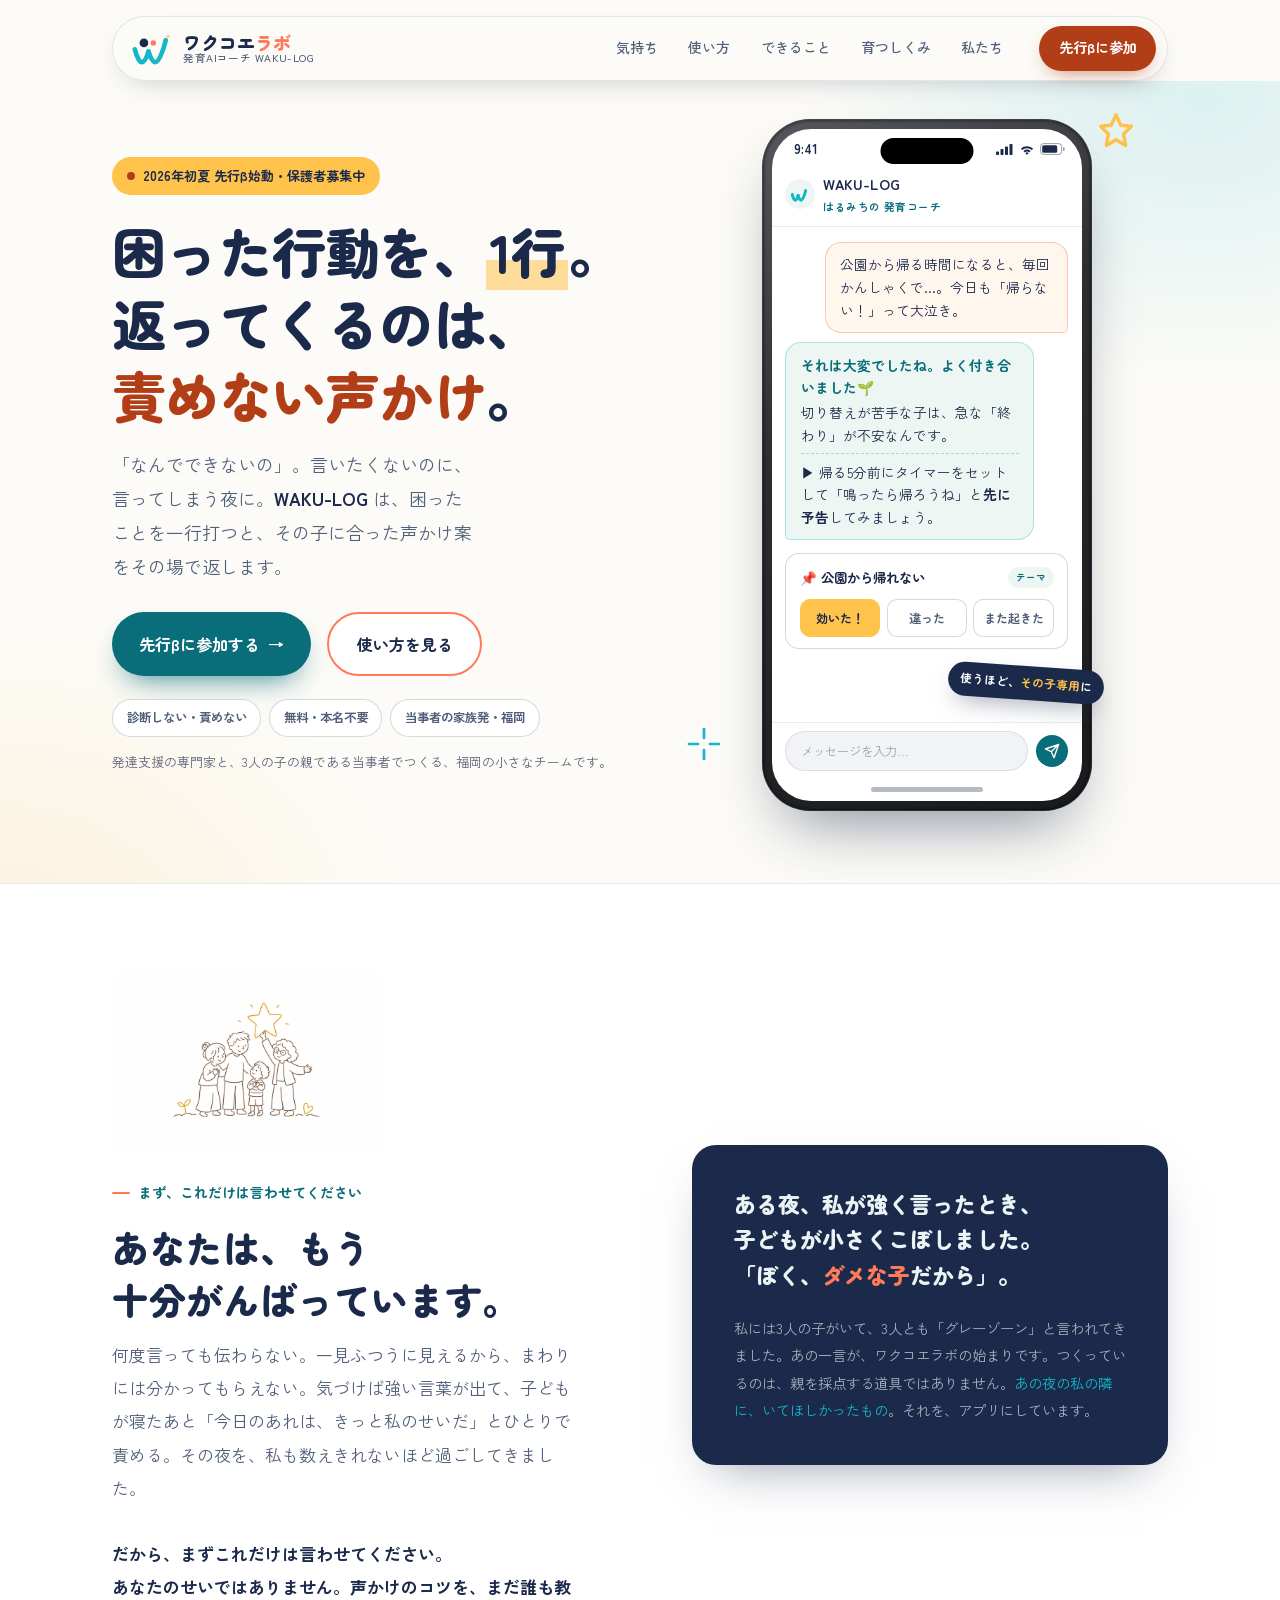
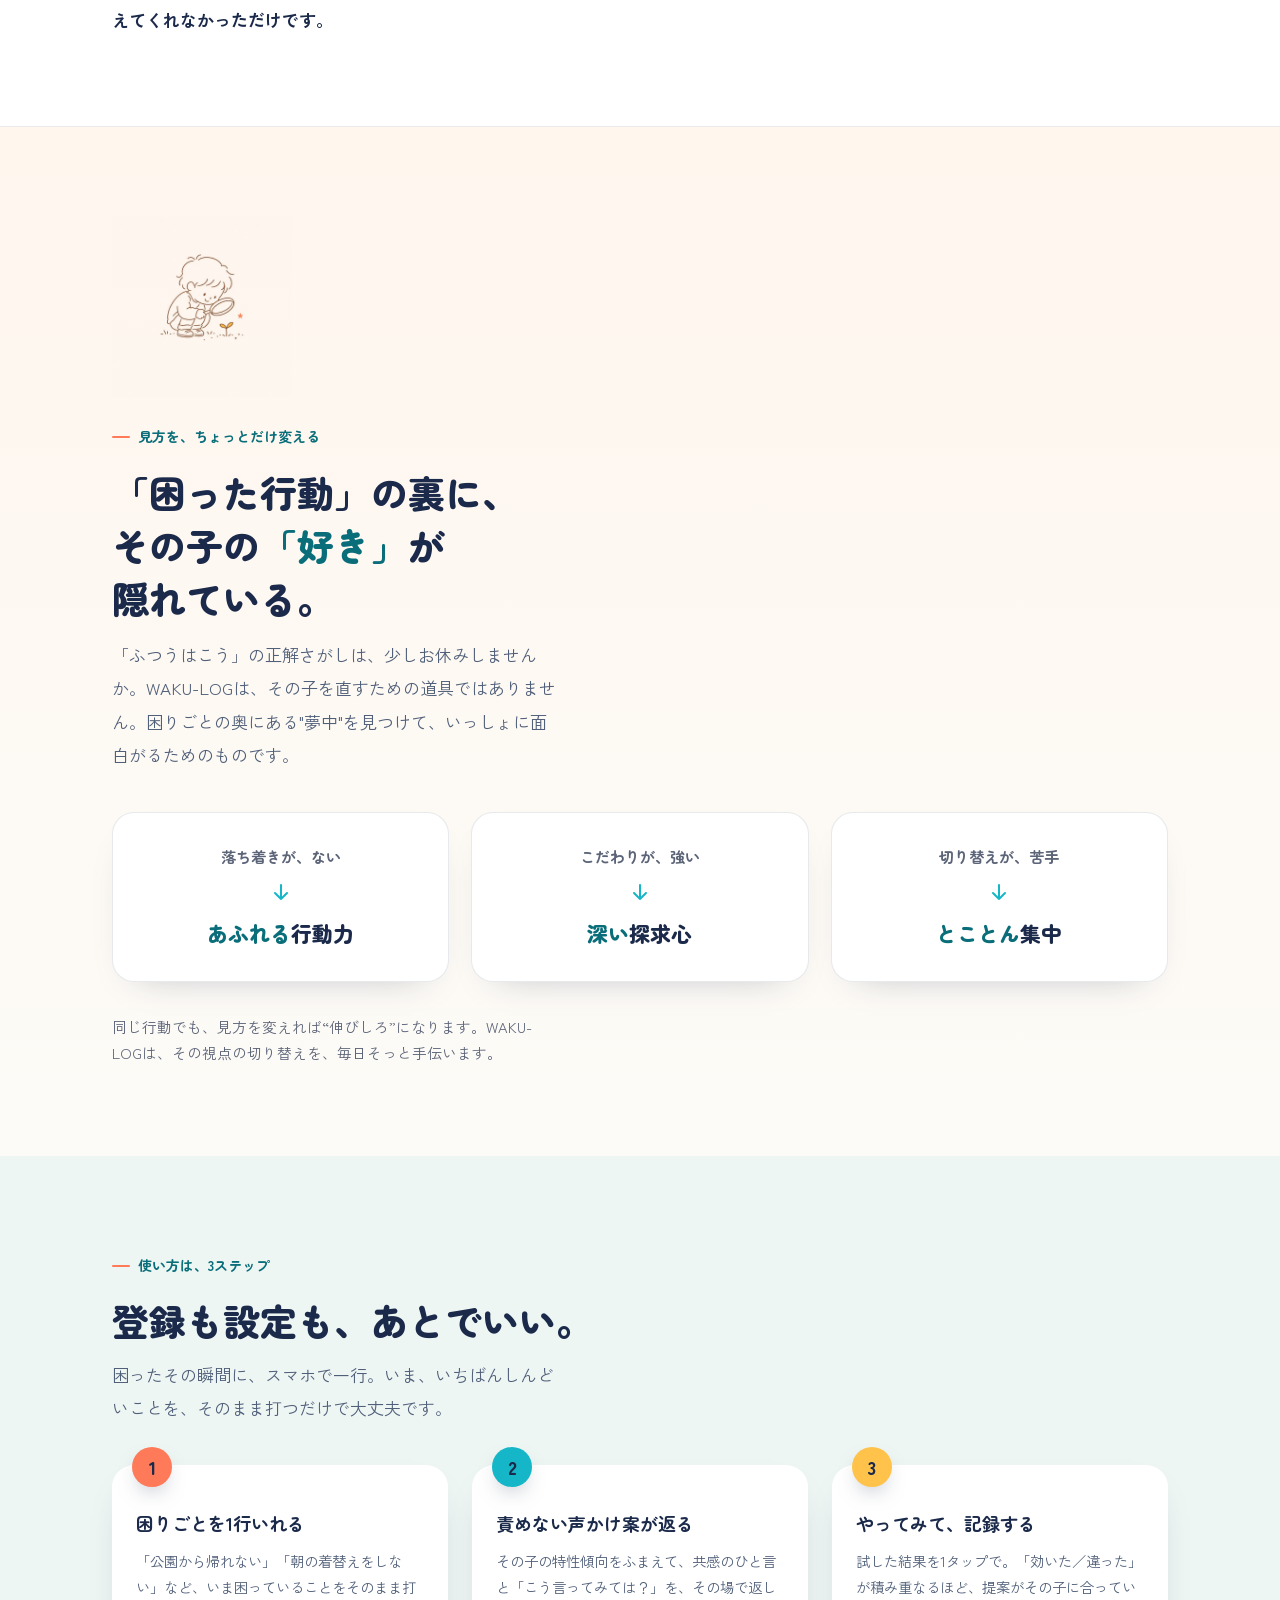
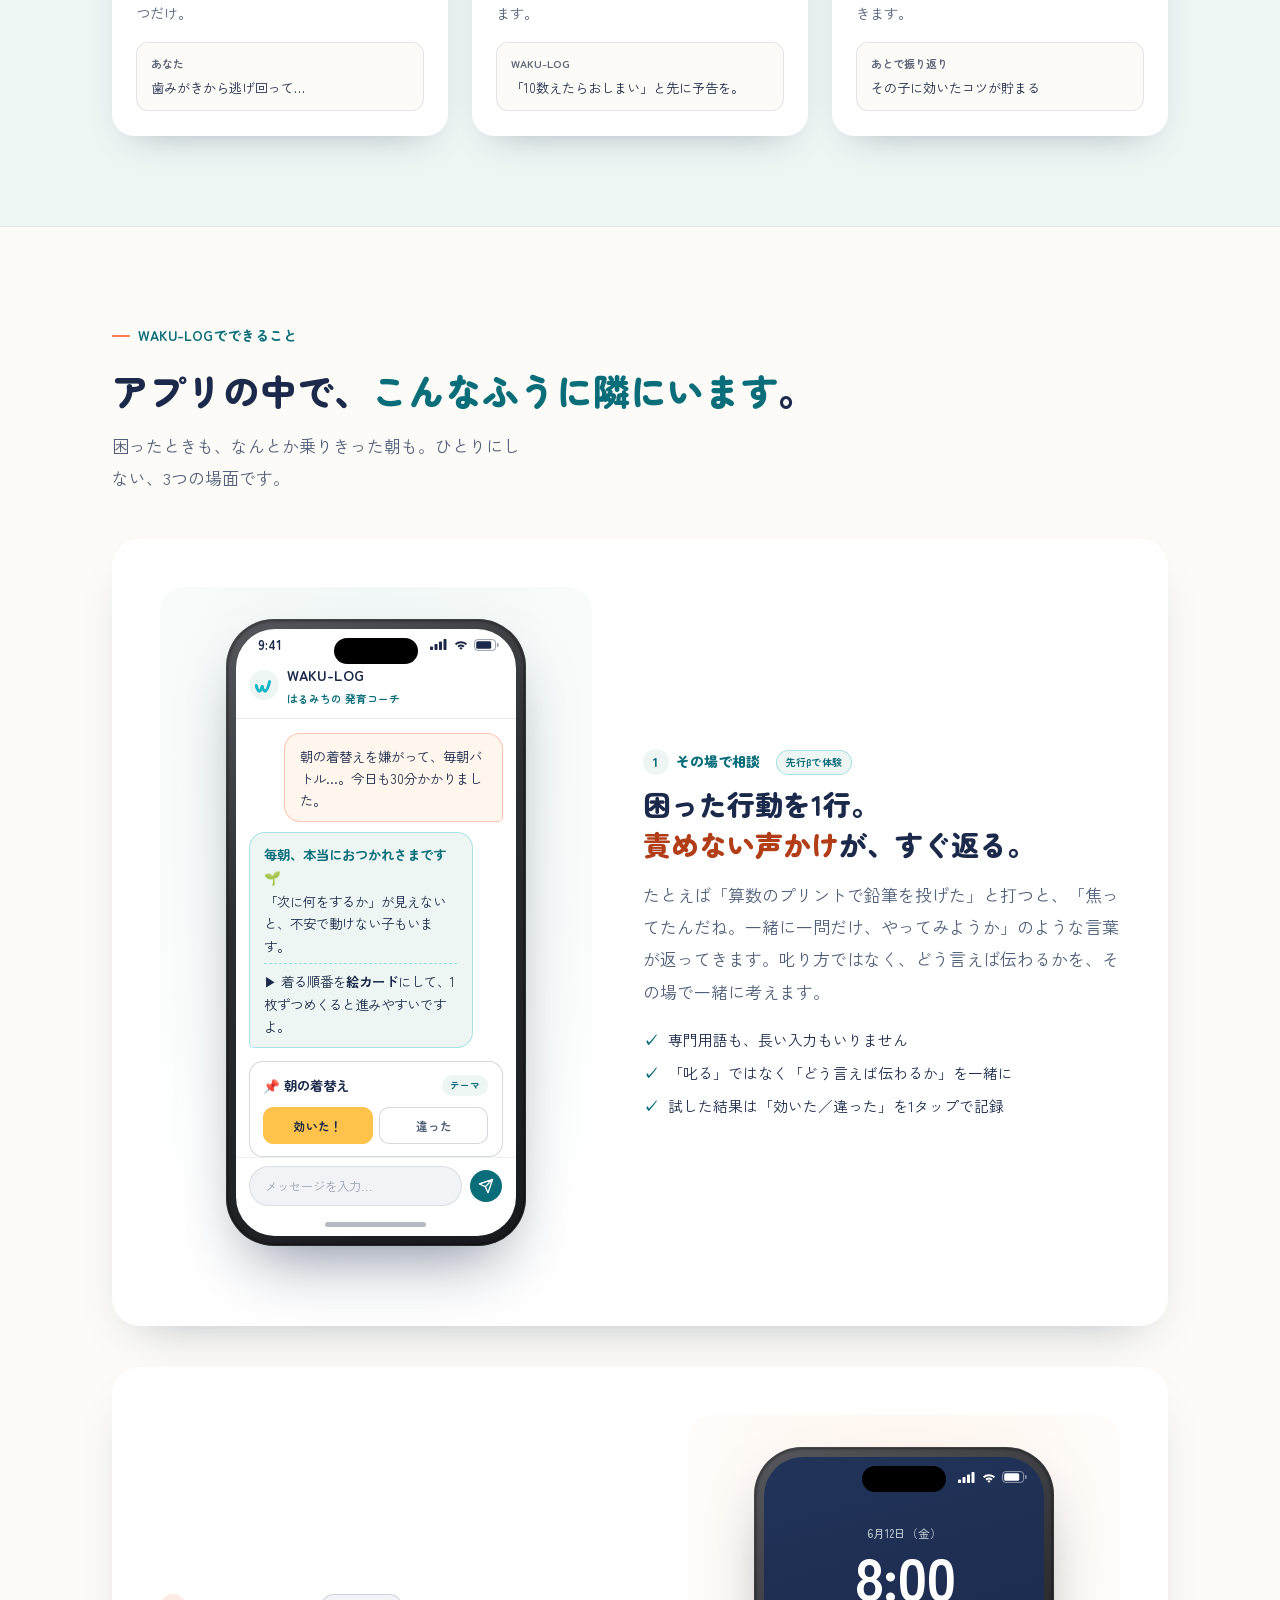
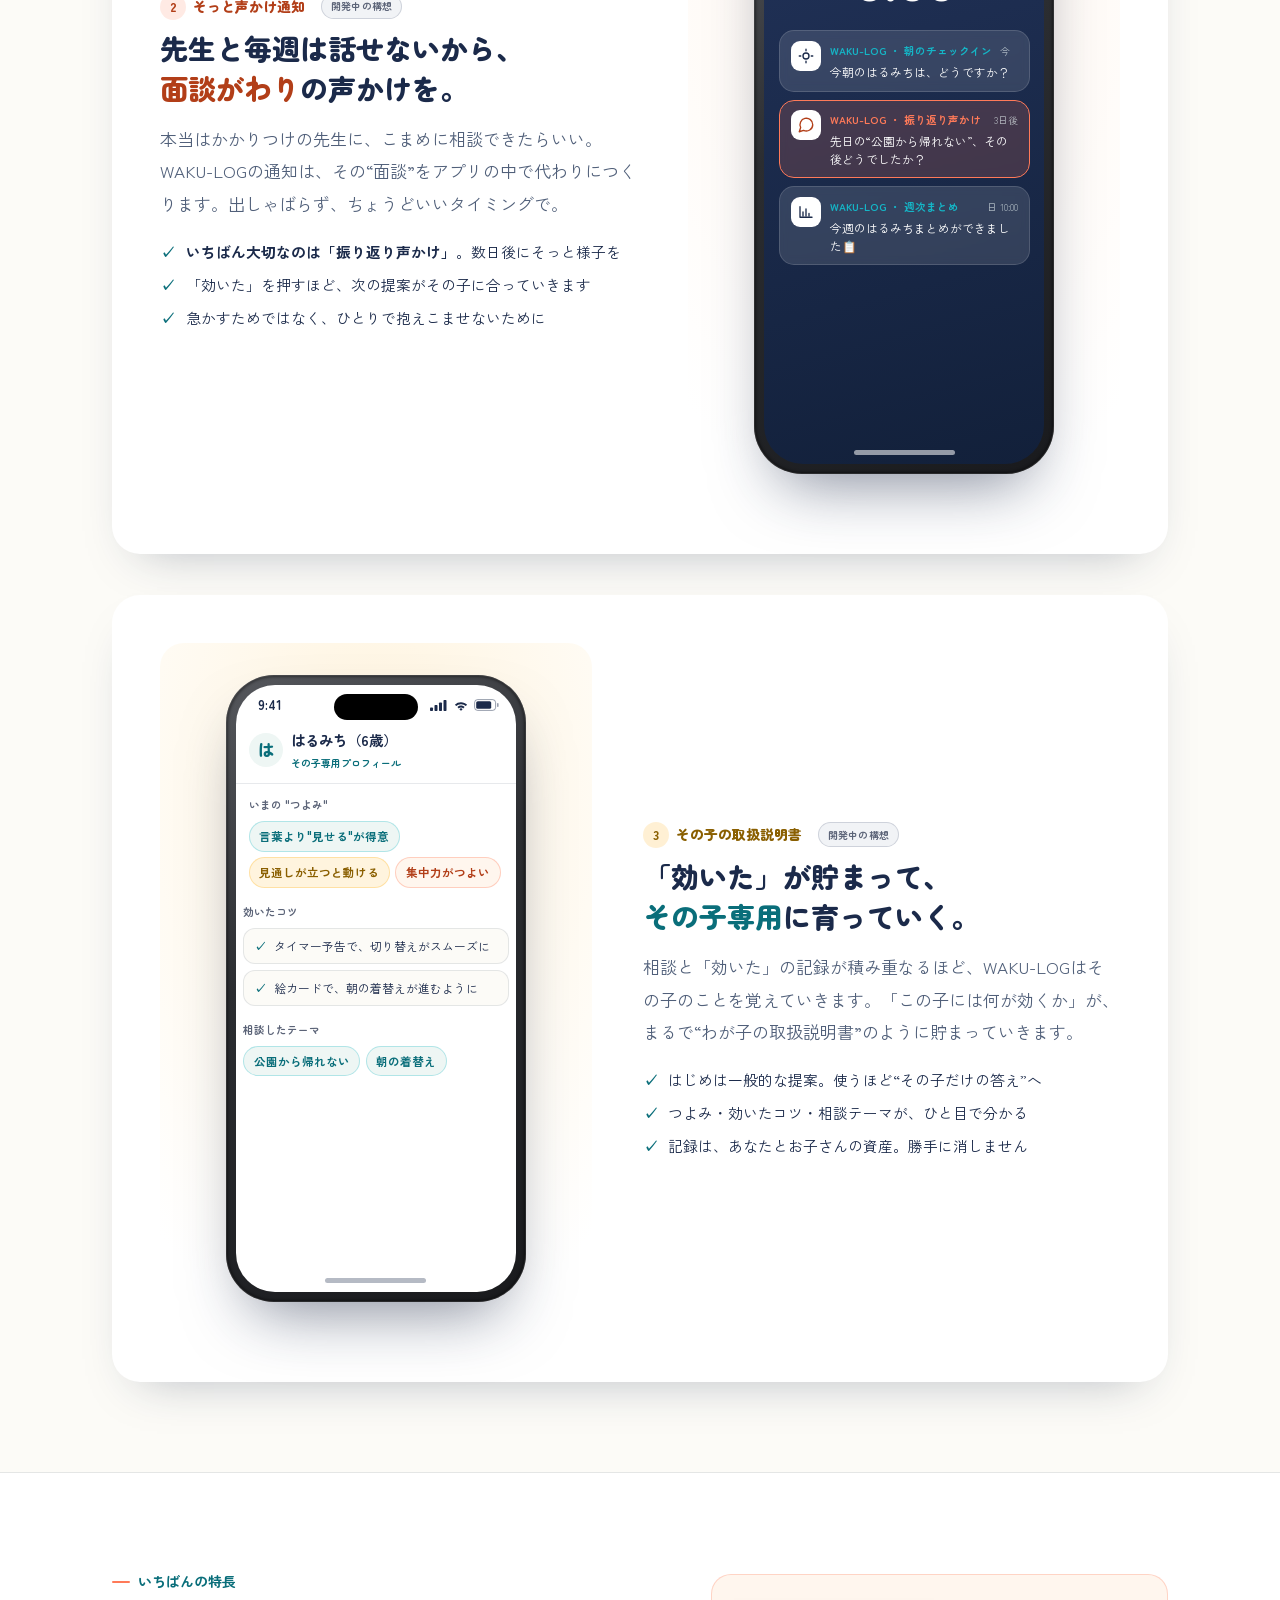
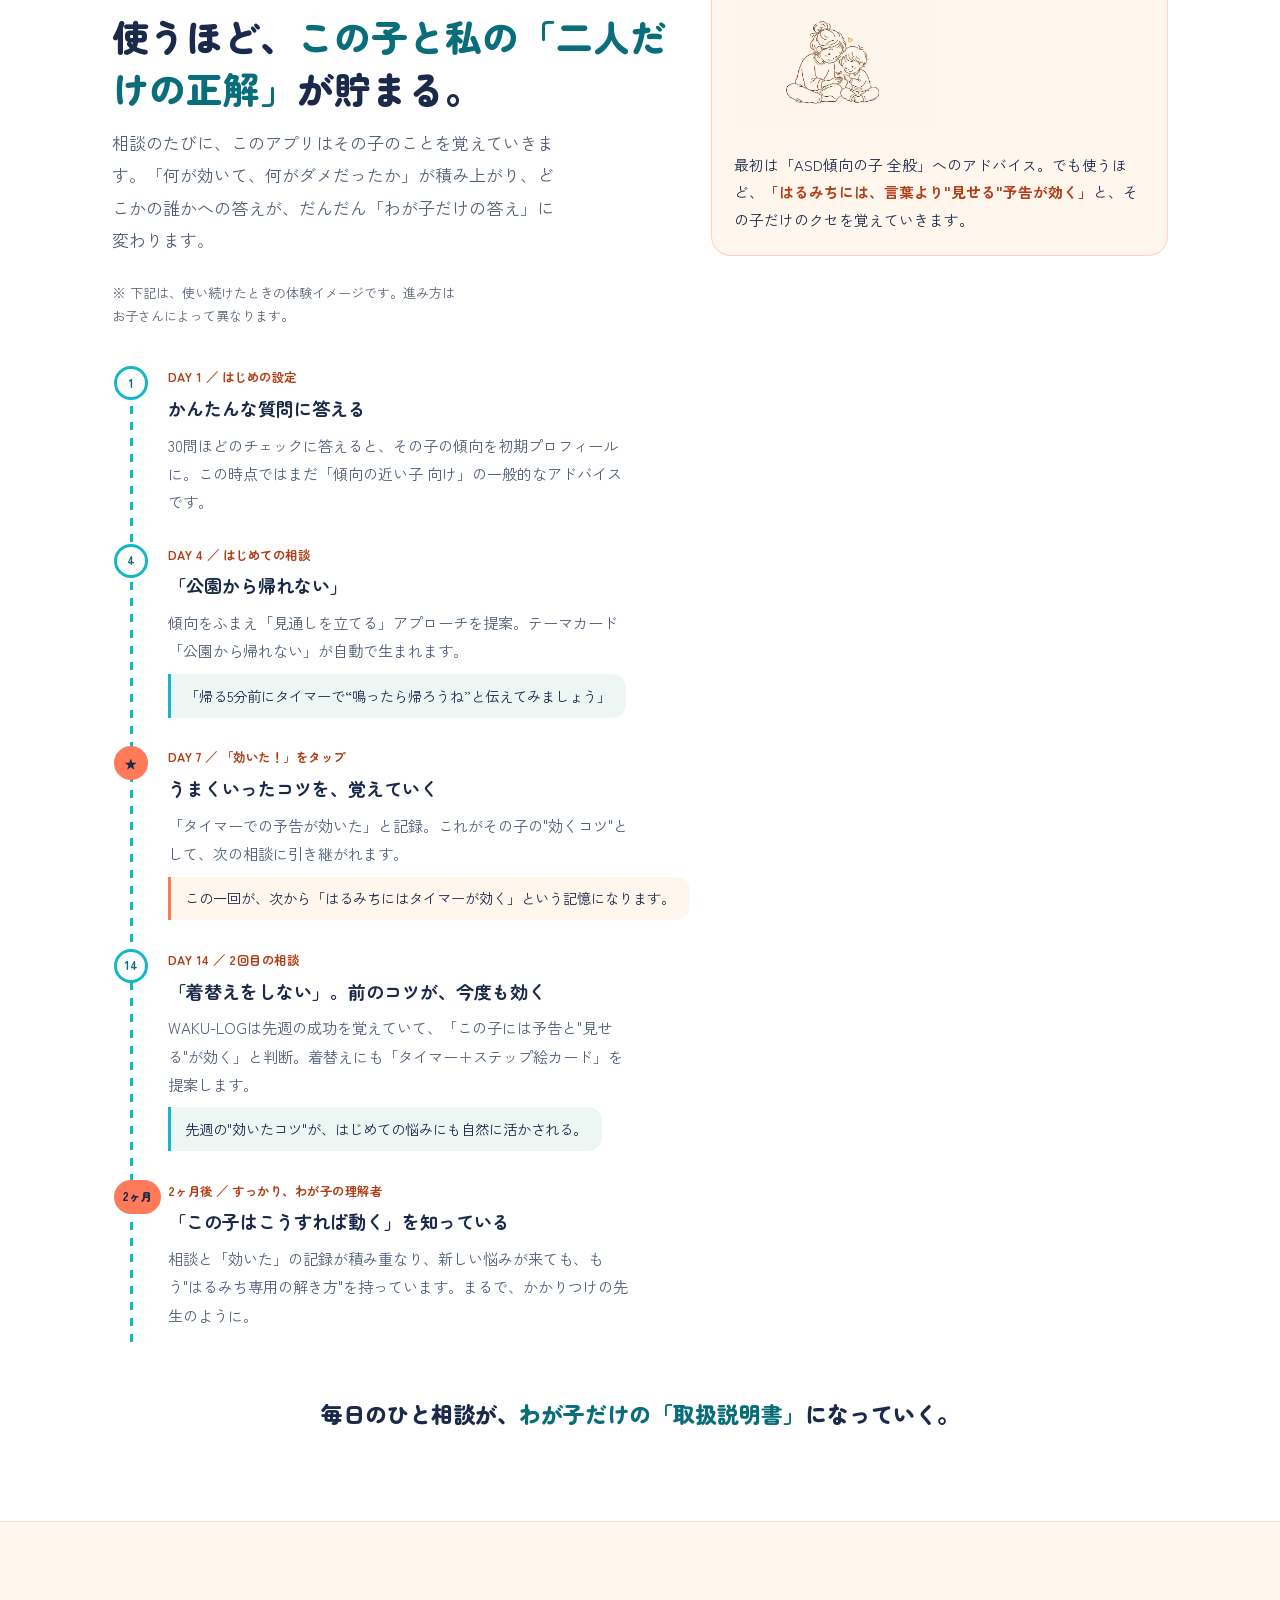
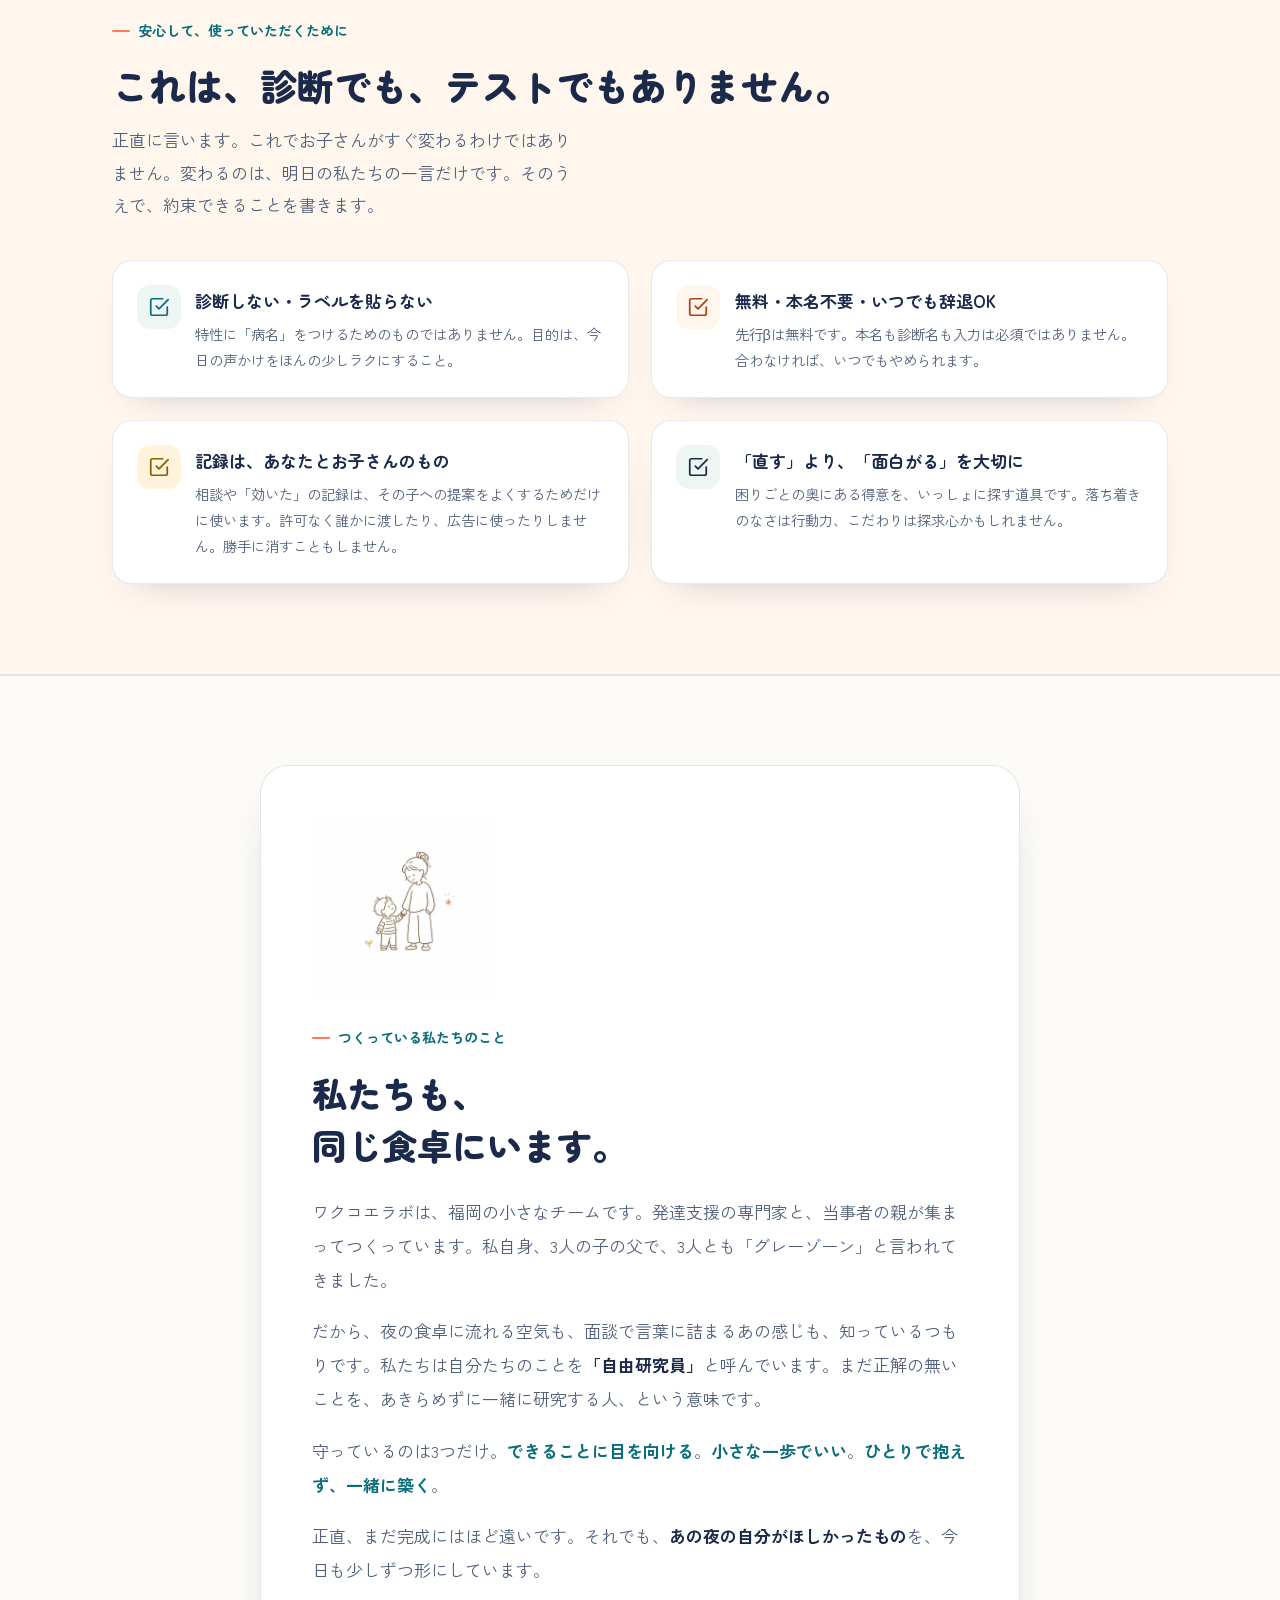
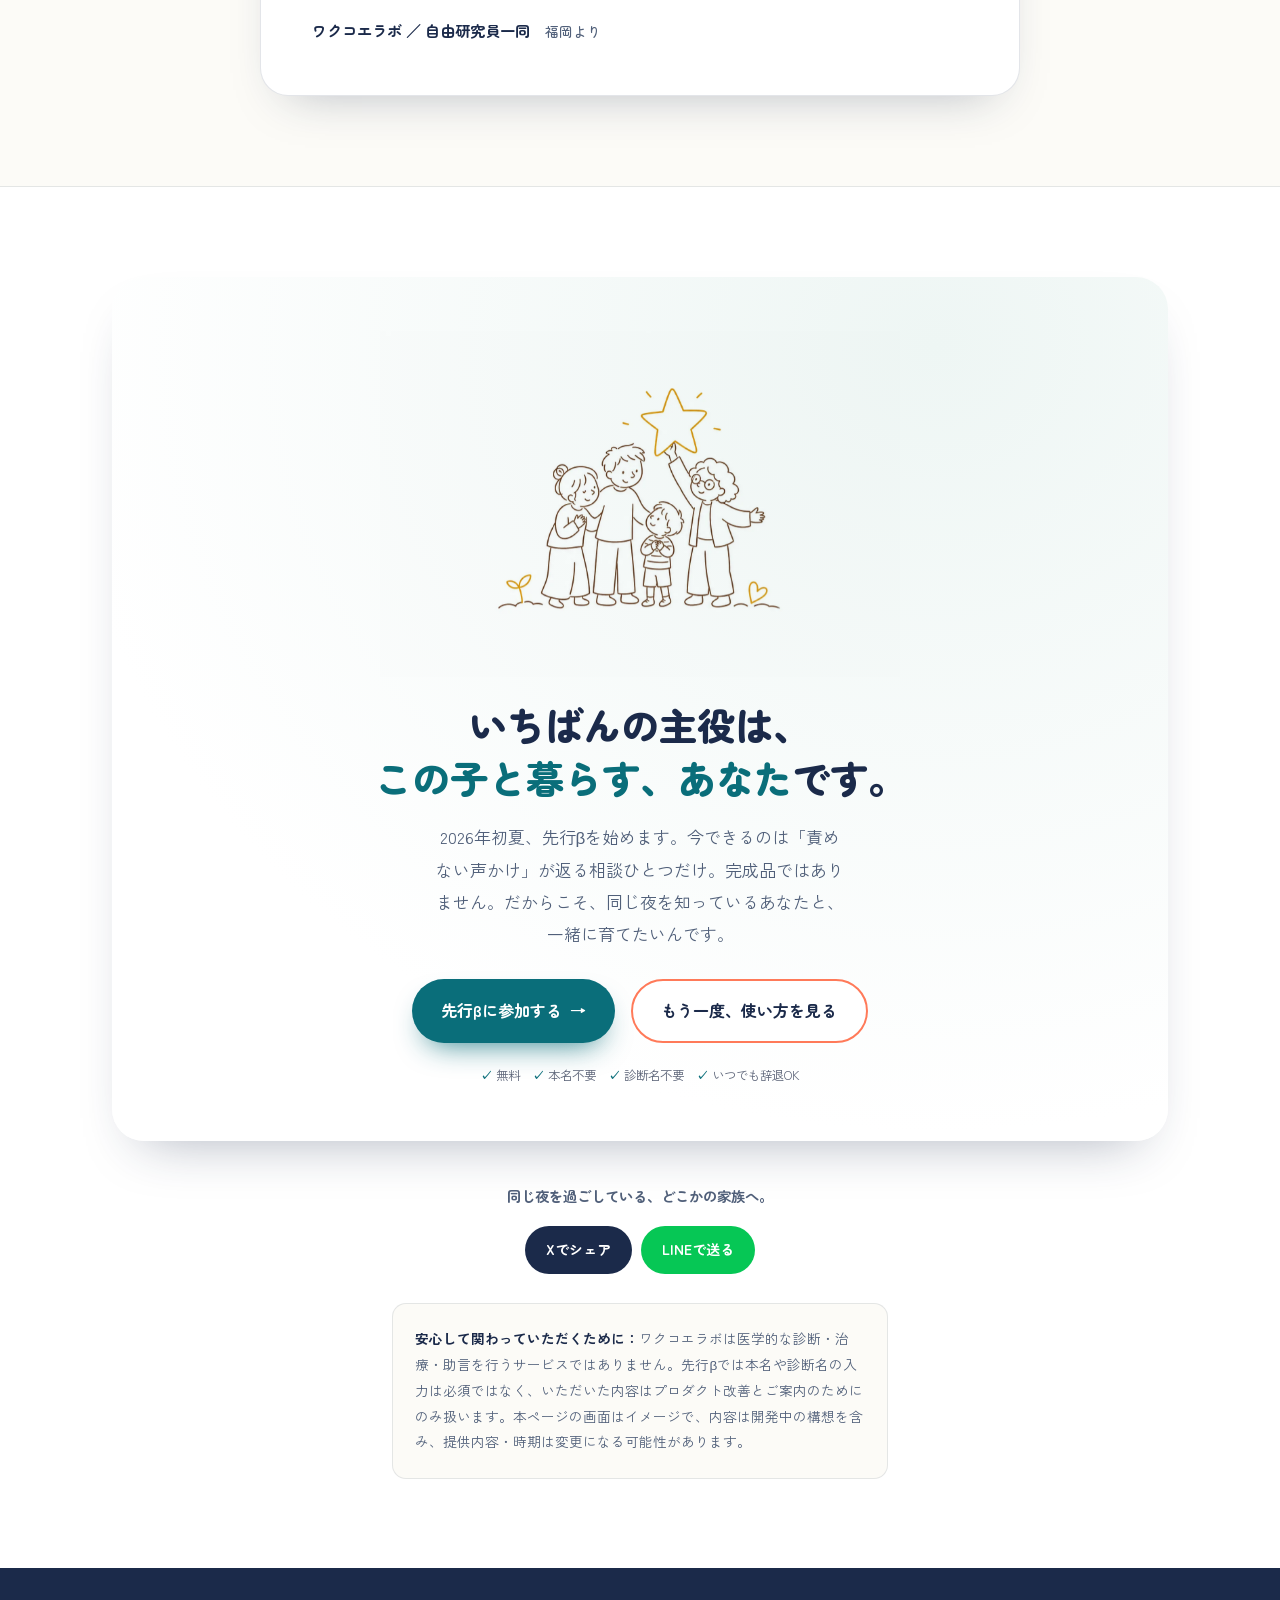
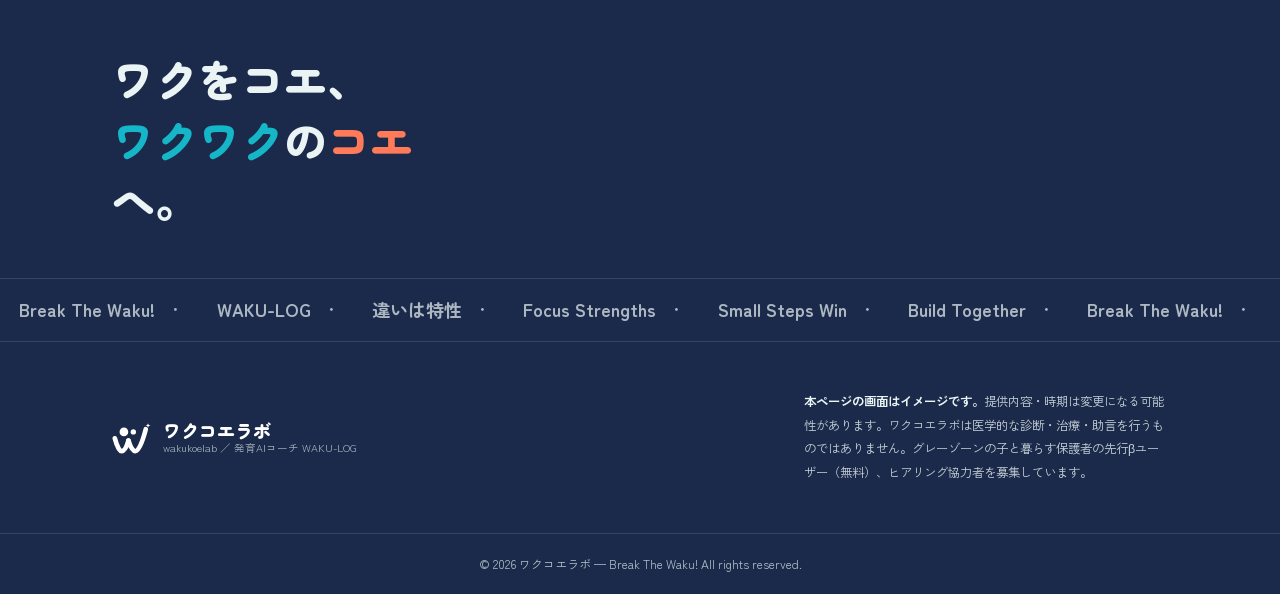
==== commit 06808474: "v9を本番公開: LP改善（コントラスト/βラベル/呼称統一/挿絵デザインシステム化） - index.html を v9 に差し替え、og:url をルート化、robots を index,foll" ====
--- a/index.html
+++ b/index.html
@@ -3,985 +3,621 @@
 <head>
   <meta charset="utf-8" />
   <meta name="viewport" content="width=device-width, initial-scale=1, viewport-fit=cover" />
-  <meta name="robots" content="noindex,nofollow" />
-  <title>ワクコエラボ｜Break The Waku! — 発育AIコーチ</title>
-  <meta name="description" content="診断名がなくても大丈夫。グレーゾーンの子どもと家族の毎日の困りごとを、責めない声かけと小さな発見に変える発育AIコーチ「WAKU-LOG」。ワクコエラボの先行βプロジェクト。" />
-  <meta property="og:title" content="ワクコエラボ｜Break The Waku! — 発育AIコーチ" />
-  <meta property="og:description" content="グレーゾーンの子どもと家族のための先行βプロジェクト。診断ではなく、今日の困りごとを責めない声かけと小さな発見に変えていきます。" />
+  <meta name="robots" content="index,follow" />
+  <title>ワクコエラボ｜WAKU-LOG ― 使うほど“その子専用”に育つ、責めない声かけが返る発育AIコーチ</title>
+  <meta name="description" content="「なんでできないの」と言ってしまう夜に。困った行動を1行入れると、その場で責めない声かけ案が返る発育AIコーチ WAKU-LOG。使うほどその子のことを覚えて、“その子専用”のアドバイスに育ちます。診断しない・責めない。2026年初夏 先行β、保護者を募集中。" />
+  <meta property="og:title" content="ワクコエラボ｜WAKU-LOG ― 使うほど“その子専用”に育つ発育AIコーチ" />
+  <meta property="og:description" content="困った行動を1行で、責めない声かけ案がその場で返る。使うほどその子を覚えていく発育AIコーチ。2026年初夏 先行β、保護者募集中。" />
   <meta property="og:type" content="website" />
   <meta property="og:url" content="https://cybersakurax.github.io/Break-The-Waku/" />
   <meta name="twitter:card" content="summary_large_image" />
-  <link rel="icon" href="data:image/svg+xml,%3Csvg%20xmlns='http://www.w3.org/2000/svg'%20viewBox='370.38%20318.94%20130.81%20107.06'%3E%3Cpath%20d='M379.38%20376.62%20C386.50%20403.54%20393.62%20417.00%20400.75%20417.00%20C408.67%20417.00%20415.79%20405.92%20422.12%20383.75'%20fill='none'%20stroke='%2315B6C7'%20stroke-width='14.84'%20stroke-linecap='round'%20stroke-linejoin='round'/%3E%3Cpath%20d='M422.12%20383.75%20C429.25%20405.92%20436.38%20417.00%20443.50%20417.00%20C453.79%20417.00%20464.88%20394.04%20476.75%20348.12'%20fill='none'%20stroke='%2315B6C7'%20stroke-width='14.84'%20stroke-linecap='round'%20stroke-linejoin='round'/%3E%3Ccircle%20cx='407.88'%20cy='356.44'%20r='13.65'%20fill='%231B2A4A'/%3E%3Ccircle%20cx='437.56'%20cy='356.44'%20r='8.43'%20fill='%23FF7A59'/%3E%3Cpath%20d='M483.88%20327.94%20C483.88%20333.48%20486.65%20336.25%20492.19%20336.25%20C486.65%20336.25%20483.88%20339.02%20483.88%20344.56%20C483.88%20339.02%20481.10%20336.25%20475.56%20336.25%20C481.10%20336.25%20483.88%20333.48%20483.88%20327.94%20Z'%20fill='%23FFC24B'/%3E%3C/svg%3E" />
+  <link rel="icon" type="image/svg+xml" href="data:image/svg+xml,%3Csvg%20xmlns='http://www.w3.org/2000/svg'%20viewBox='360.59%20297.27%20150.4%20150.4'%3E%3Cpath%20d='M379.38%20376.62%20C386.50%20403.54%20393.62%20417.00%20400.75%20417.00%20C408.67%20417.00%20415.79%20405.92%20422.12%20383.75'%20fill='none'%20stroke='%2315B6C7'%20stroke-width='14.84'%20stroke-linecap='round'%20stroke-linejoin='round'/%3E%3Cpath%20d='M422.12%20383.75%20C429.25%20405.92%20436.38%20417.00%20443.50%20417.00%20C453.79%20417.00%20464.88%20394.04%20476.75%20348.12'%20fill='none'%20stroke='%2315B6C7'%20stroke-width='14.84'%20stroke-linecap='round'%20stroke-linejoin='round'/%3E%3Ccircle%20cx='407.88'%20cy='356.44'%20r='13.65'%20fill='%231B2A4A'/%3E%3Ccircle%20cx='437.56'%20cy='356.44'%20r='8.43'%20fill='%23FF7A59'/%3E%3Cpath%20d='M483.88%20327.94%20C483.88%20333.48%20486.65%20336.25%20492.19%20336.25%20C486.65%20336.25%20483.88%20339.02%20483.88%20344.56%20C483.88%20339.02%20481.10%20336.25%20475.56%20336.25%20C481.10%20336.25%20483.88%20333.48%20483.88%20327.94%20Z'%20fill='%23FFC24B'/%3E%3C/svg%3E" />
+  <link rel="icon" href="favicon.ico" sizes="32x32" />
+  <link rel="apple-touch-icon" href="apple-touch-icon.png" />
   <link rel="preconnect" href="https://fonts.googleapis.com">
   <link rel="preconnect" href="https://fonts.gstatic.com" crossorigin>
   <link href="https://fonts.googleapis.com/css2?family=Zen+Maru+Gothic:wght@500;700;900&family=Zen+Kaku+Gothic+New:wght@400;500;700&display=swap" rel="stylesheet">
 
   <style>
-  /* Hallmark · pre-emit critique: P5 H4 E5 S5 R4 V5
-   * Hallmark · genre: playful · macrostructure: Narrative Workflow · theme: brand-locked (wakukoelab Brand Basic Guide v1.0)
-   * design-system: official brand guide (locked) · nav: N5 floating pill · footer: Ft5 statement + Ft8 marquee
-   * colours specified in HEX by the official guide → tokens use HEX for exact fidelity; accessible text-on-light uses derived -ink tokens
-   * contrast: pass (46–50) · slop: pass (51–55) · honest: pass (56) · chrome: pass (57) · tokens: pass (58) · responsive: pass (59) · icons: pass (60) · mobile: pass (36,59,61–69)
+  /* ワクコエラボ v9 — とちぎんLP流リデザイン（v6ベース）
+   * 宛先: 実際に使う保護者（3〜12歳グレーゾーンの子の親）。
+   * 主役: WAKU-LOGの相談デモ（ヒーローA）＋「使うほどその子専用に育つ」体験。
+   * テイスト: 淡い色ブロック分け / 大きいスマホモック / 左右交互 / ゆったり余白 / 家族イラストを各所に。
+   * Claude Design の dc.html（ヒーローA確定・家族イラスト各所配置）を静的HTMLとして実装。
+   * 文言: 一人称（実名なし）の当事者の声 × 肯定から入るトーンで全面改稿（AIっぽさ除去）。
+   *       創業者レターの ABOUT 節を追加し、具体的な声かけ例・限界の正直な明示を追加。
+   * リサーチ反映(LP_RESEARCH.md): 強み/希望(Focus Strengths)節を新設、ヒーロー近傍に信頼ライン、
+   *       共感にVOC実語彙(私のせい/一見ふつうに見える)、プライバシー明示。NG表現(治す/普通になる)回避。
    */
-
-  /* ─── TOKENS ─── */
-  :root {
-    /* Brand canon — wakukoelab Brand Basic Guide v1.0 */
-    --navy:        #1B2A4A;   /* 親・基調色 */
-    --turquoise:   #15B6C7;   /* W・メイン */
-    --coral:       #FF7A59;   /* 子・アクセント */
-    --sun:         #FFC24B;   /* きらめき・補助 */
-
-    /* Derived for AA contrast on light paper (same hue family, darker) */
-    --teal-ink:    #0A6E7A;
-    --coral-ink:   #B23E18;
-    --navy-soft:   #33456A;
-    --navy-deep:   #12203A;
-    --sun-ink:     #9A6B00;
-
-    /* Neutrals */
-    --paper:       #FCFDFD;
-    --paper-cool:  #ECF6F7;
-    --paper-warm:  #FFF5EE;
-    --surface:     #ffffff;
-    --ink:         #1B2A4A;
-    --ink-2:       #51607A;
-    --ink-3:       #5C6478;
-    --rule:        rgba(27,42,74,.10);
-    --rule-2:      rgba(27,42,74,.18);
-
-    /* On dark (navy band) */
-    --on-navy:     #EAF4F5;
-    --on-navy-2:   rgba(234,244,245,.64);
-    --surf-light:  rgba(255,255,255,.06);
-    --hair-light:  rgba(255,255,255,.12);
-
-    --focus:       #0A6E7A;
-
-    /* Fonts */
-    --font-display: "Zen Maru Gothic", "Hiragino Maru Gothic ProN", "Yu Gothic UI", sans-serif;
-    --font-body:    "Zen Kaku Gothic New", "Hiragino Sans", "Meiryo", "Yu Gothic", sans-serif;
-
-    /* Type scale (1.25 major third), display via clamp */
-    --text-xs:   0.78rem;
-    --text-sm:   0.875rem;
-    --text-base: 1rem;
-    --text-md:   1.125rem;
-    --text-lg:   1.375rem;
-    --text-xl:   1.75rem;
-    --text-2xl:  2.1875rem;
-    --text-3xl:  2.7rem;
-    --text-display:   clamp(3rem, 8vw + 0.5rem, 5.25rem);
-    --text-display-s: clamp(2.1rem, 4.5vw + 0.5rem, 3.4rem);
-
-    /* Spacing (4pt) */
-    --space-3xs: 0.25rem; --space-2xs: 0.5rem; --space-xs: 0.75rem;
-    --space-sm: 1rem; --space-md: 1.5rem; --space-lg: 2rem;
-    --space-xl: 3rem; --space-2xl: 4.5rem; --space-3xl: 7rem;
-
-    --radius-card: 18px;
-    --radius-sm: 12px;
-    --radius-pill: 999px;
-
-    --shadow-soft: 0 14px 34px -18px rgba(27,42,74,.30);
-    --shadow-lift: 0 22px 48px -20px rgba(27,42,74,.38);
-
-    --ease-out: cubic-bezier(0.16, 1, 0.3, 1);
-    --ease-in:  cubic-bezier(0.7, 0, 0.84, 0);
-    --ease-in-out: cubic-bezier(0.65, 0, 0.35, 1);
-    --dur-short: 200ms;
-    --dur-mid:   360ms;
-
-    --max: 1080px;
-    --z-nav: 100;
+  *,*::before,*::after{box-sizing:border-box;margin:0;padding:0;}
+  html{scroll-behavior:smooth;}
+  body{font-family:"Zen Kaku Gothic New","Hiragino Sans","Meiryo",sans-serif;background:#FCFBF7;color:#1B2A4A;line-height:1.85;-webkit-font-smoothing:antialiased;text-rendering:optimizeLegibility;}
+  img{max-width:100%;display:block;}
+  ::selection{background:#FFC24B;color:#1B2A4A;}
+  @keyframes wkPulse{0%,100%{box-shadow:0 0 0 4px rgba(178,62,24,.25);}50%{box-shadow:0 0 0 9px rgba(178,62,24,.05);}}
+  @keyframes wkScroll{to{transform:translateX(-50%);}}
+  @keyframes wkFloat{0%,100%{transform:translateY(0) rotate(var(--r,0deg));}50%{transform:translateY(-10px) rotate(var(--r,0deg));}}
+  @media (prefers-reduced-motion:reduce){html{scroll-behavior:auto;}*{animation-duration:.001ms !important;}}
+
+  /* skip link (a11y) */
+  .wk-skip{position:absolute;left:-9999px;top:0;z-index:200;background:#0A6E7A;color:#fff;padding:.6rem 1rem;border-radius:0 0 12px 0;font-family:'Zen Maru Gothic',sans-serif;font-weight:700;font-size:.85rem;text-decoration:none;}
+  .wk-skip:focus{left:0;}
+
+  /* iPhone mockup chrome（最新iPhone風：フレーム/Dynamic Island/ステータスバー/ホームインジケータ） */
+  .ipx{position:relative;background:linear-gradient(150deg,#56585d 0%,#2b2d31 40%,#191a1d 100%);border-radius:48px;padding:10px;box-shadow:0 32px 64px -24px rgba(27,42,74,.55),inset 0 0 0 1px rgba(255,255,255,.10),inset 0 0 3px 2px rgba(0,0,0,.45);}
+  .ipx-screen{position:relative;border-radius:39px;overflow:hidden;aspect-ratio:9/19.5;display:flex;flex-direction:column;}
+  .ipx-di{position:absolute;top:9px;left:50%;transform:translateX(-50%);width:30%;max-width:98px;height:26px;background:#000;border-radius:999px;z-index:5;}
+  .ipx-sb{position:relative;z-index:4;display:flex;align-items:center;justify-content:space-between;height:40px;padding:0 17px 0 22px;font-family:'Zen Maru Gothic',sans-serif;}
+  .ipx-sb time{font-weight:700;font-size:.82rem;letter-spacing:.01em;}
+  .ipx-stat{display:inline-flex;align-items:center;gap:5px;}
+  .ipx-home{display:grid;place-items:center;padding:7px 0 9px;}
+  .ipx-home i{display:block;width:36%;max-width:128px;height:5px;border-radius:999px;}
+
+  @media (max-width:900px){
+    [data-2col],[data-3col],[data-featcard]{grid-template-columns:1fr !important;}
+    [data-featcard] > div,[data-featvis]{min-width:0 !important;}
   }
-
-  *, *::before, *::after { box-sizing: border-box; margin: 0; padding: 0; }
-  html { scroll-behavior: smooth; overflow-x: clip; }
-  body {
-    font-family: var(--font-body);
-    background: var(--paper);
-    color: var(--ink);
-    line-height: 1.8;
-    font-size: var(--text-base);
-    overflow-x: clip;
-    -webkit-font-smoothing: antialiased;
-    text-rendering: optimizeLegibility;
-    padding-inline: max(0px, env(safe-area-inset-left));
+  @media (max-width:760px){
+    [data-herogrid]{grid-template-columns:1fr !important;}
+    [data-herogrid] > div{min-width:0;}
+    /* モバイルはソース順（見出し→モック）。主役メッセージを先頭に。 */
   }
-  a { color: inherit; text-decoration: none; }
-  svg { display: block; }
-  ::selection { background: var(--sun); color: var(--navy); }
-
-  .container { width: 100%; max-width: var(--max); margin: 0 auto; padding-inline: clamp(1.1rem, 4vw, 2rem); }
-
-  h1, h2, h3, h4 { font-family: var(--font-display); font-weight: 700; line-height: 1.25; letter-spacing: -0.01em; overflow-wrap: anywhere; min-width: 0; }
-
-  :where(a, button, input, summary):focus-visible {
-    outline: 3px solid var(--focus);
-    outline-offset: 3px;
-    border-radius: 6px;
+  @media (max-width:620px){
+    [data-navlinks]{display:none !important;}
   }
-
-  /* ─── SECTION SHELL ─── */
-  section { padding-block: clamp(3.5rem, 8vw, 6rem); position: relative; scroll-margin-top: 6rem; }
-  .eyebrow {
-    display: inline-flex; align-items: center; gap: var(--space-2xs);
-    font-family: var(--font-display); font-weight: 700;
-    font-size: var(--text-sm); color: var(--teal-ink);
-    letter-spacing: .02em; margin-bottom: var(--space-sm);
+  @media (max-width:560px){
+    [data-2col][style*="repeat(2"]{grid-template-columns:1fr !important;}
   }
-  .eyebrow::before { content: ""; width: 18px; height: 2px; background: var(--coral); border-radius: 2px; }
-  .sec-title { font-size: var(--text-2xl); font-weight: 900; margin-bottom: var(--space-sm); }
-  .sec-lead { color: var(--ink-2); font-size: var(--text-md); max-width: 46ch; line-height: 1.85; }
-
-  /* ─── BUTTONS ─── */
-  .btn {
-    display: inline-flex; align-items: center; justify-content: center; gap: var(--space-2xs);
-    padding: 0.85rem 1.5rem; border-radius: var(--radius-pill);
-    font-family: var(--font-display); font-weight: 700; font-size: var(--text-base);
-    cursor: pointer; border: 2px solid transparent; white-space: nowrap;
-    min-height: 48px;
-    transition: transform var(--dur-short) var(--ease-out),
-                box-shadow var(--dur-short) var(--ease-out),
-                background-color var(--dur-short) var(--ease-out),
-                color var(--dur-short) var(--ease-out);
+  @media (max-width:430px){
+    [data-logo-sub]{display:none !important;}
   }
-  .btn .ar { transition: transform var(--dur-short) var(--ease-out); }
-  .btn-primary { background: var(--teal-ink); color: #fff; box-shadow: var(--shadow-soft); }
-  .btn-secondary { background: var(--surface); color: var(--navy); border-color: var(--coral); }
-  .btn-ghost { background: transparent; color: var(--navy); border-color: var(--rule-2); }
-  @media (hover: hover) {
-    .btn-primary:hover { transform: translateY(-2px); box-shadow: var(--shadow-lift); }
-    .btn-secondary:hover { transform: translateY(-2px); background: var(--paper-warm); }
-    .btn-ghost:hover { background: var(--paper-cool); border-color: var(--teal-ink); }
-    .btn:hover .ar { transform: translateX(3px); }
+
+  /* ===== イラスト・デザインシステム（サイズ・余白・寄せを“1か所”で管理） =====
+   * 個々の figure に数値を直書きせず、役割（intro/card/hero）でクラス化。
+   * サイズ変更は下記トークンを書き換えるだけで全挿絵に反映される。 */
+  :root{
+    --fig-h:180px;                          /* 導入挿絵の基準“高さ”（横長・正方をこの高さで揃える） */
+    --fig-w-square:var(--fig-h);            /* 1:1 素材の幅（= 高さ） */
+    --fig-w-wide:calc(var(--fig-h) * 1.5);  /* 3:2 素材の幅（高さが揃う） */
+    --fig-card-w:200px;                     /* カード内の補足挿絵 */
+    --fig-hero-w:520px;                     /* CTAの主役ビジュアル */
+    --fig-gap:1.25rem;                      /* 挿絵まわりの下余白 */
   }
-  .btn:active { transform: translateY(0); }
-
-  /* ─── NAV · N5 floating pill ─── */
-  .nav-wrap { position: sticky; top: 0; z-index: var(--z-nav); padding-top: clamp(0.6rem, 2vw, 1rem); }
-  .nav {
-    display: flex; align-items: center; gap: var(--space-md);
-    max-width: var(--max); margin: 0 auto;
-    padding: 0.55rem 0.7rem 0.55rem 1.1rem;
-    background: rgba(252,253,253,.82);
-    backdrop-filter: blur(14px) saturate(1.4);
-    -webkit-backdrop-filter: blur(14px) saturate(1.4);
-    border: 1px solid var(--rule);
-    border-radius: var(--radius-pill);
-    box-shadow: 0 10px 30px -16px rgba(27,42,74,.35);
-  }
-  .brand { display: flex; align-items: center; gap: 0.6rem; margin-inline-end: auto; }
-  .brand-mark { height: 32px; width: auto; flex: none; }
-  .brand-name { font-family: var(--font-display); font-weight: 900; font-size: var(--text-md); color: var(--navy); line-height: 1.1; }
-  .brand-sub { font-size: 0.66rem; color: var(--ink-2); font-weight: 500; letter-spacing: .04em; }
-  .nav-links { display: flex; align-items: center; gap: 0.2rem; list-style: none; }
-  .nav-links a {
-    padding: 0.5rem 0.85rem; border-radius: var(--radius-pill);
-    font-size: var(--text-sm); font-weight: 500; color: var(--ink-2); white-space: nowrap;
-    transition: color var(--dur-short) var(--ease-out), background-color var(--dur-short) var(--ease-out);
-  }
-  @media (hover: hover) { .nav-links a:hover { color: var(--navy); background: var(--paper-cool); } }
-  .nav-cta {
-    padding: 0.55rem 1.15rem; border-radius: var(--radius-pill);
-    font-family: var(--font-display); font-weight: 700; font-size: var(--text-sm);
-    background: var(--navy); color: #fff; white-space: nowrap; min-height: 44px;
-    display: inline-flex; align-items: center;
-    transition: transform var(--dur-short) var(--ease-out), background-color var(--dur-short) var(--ease-out);
-  }
-  @media (hover: hover) { .nav-cta:hover { background: var(--navy-soft); transform: translateY(-1px); } }
-  .nav-links a:active, .nav-cta:active { transform: translateY(1px); }
-  .nav-toggle { display: none; width: 44px; height: 44px; border: none; background: transparent; cursor: pointer; align-items: center; justify-content: center; border-radius: 12px; color: var(--navy); }
-  .nav-toggle svg { width: 24px; height: 24px; }
-  @media (hover: hover) { .nav-toggle:hover { background: var(--paper-cool); } }
-  .nav-toggle:active { background: var(--rule); }
-
-  /* ─── HERO ─── */
-  .hero { padding-top: clamp(1.8rem, 4vw, 3rem); padding-bottom: clamp(3rem, 8vw, 5rem); overflow: clip; }
-  .hero::before {
-    content: ""; position: absolute; inset: 0; z-index: -1; pointer-events: none;
-    background:
-      radial-gradient(560px 420px at 92% -8%, rgba(21,182,199,.12), transparent 62%),
-      radial-gradient(620px 460px at 8% 108%, rgba(255,194,75,.09), transparent 64%);
-  }
-  .hero-grid { display: grid; grid-template-columns: 1.15fr 0.85fr; gap: clamp(1.5rem, 4vw, 3rem); align-items: center; }
-  .badge {
-    display: inline-flex; align-items: center; gap: var(--space-2xs);
-    padding: 0.4rem 0.9rem; border-radius: var(--radius-pill);
-    background: var(--sun); color: var(--navy);
-    font-family: var(--font-display); font-weight: 700; font-size: var(--text-sm);
-  }
-  .badge .dot { width: 8px; height: 8px; border-radius: 50%; background: var(--coral-ink); box-shadow: 0 0 0 4px rgba(178,62,24,.25); animation: pulse 2.4s var(--ease-in-out) infinite; }
-  @keyframes pulse { 0%,100% { box-shadow: 0 0 0 4px rgba(178,62,24,.25);} 50% { box-shadow: 0 0 0 8px rgba(178,62,24,.06);} }
-  .hero-catch {
-    font-family: var(--font-display); font-weight: 900;
-    font-size: var(--text-display); line-height: 1.02; letter-spacing: -0.02em;
-    margin: var(--space-md) 0 var(--space-sm);
-  }
-  .hero-catch .b { color: var(--navy); }
-  .hero-catch .t { color: var(--coral-ink); }
-  .hero-catch .w { color: var(--teal-ink); }
-  .hero-tagline { font-family: var(--font-display); font-weight: 700; font-size: var(--text-lg); color: var(--navy); margin-bottom: var(--space-sm); line-height: 1.5; }
-  .hero-sub { color: var(--ink-2); font-size: var(--text-md); max-width: 46ch; line-height: 1.9; margin-bottom: var(--space-lg); }
-  .hero-btns { display: flex; flex-wrap: wrap; gap: var(--space-sm); margin-bottom: var(--space-lg); }
-  .trust { display: flex; flex-wrap: wrap; gap: var(--space-2xs); }
-  .pill { padding: 0.4rem 0.85rem; border-radius: var(--radius-pill); background: var(--surface); border: 1px solid var(--rule-2); color: var(--ink-2); font-size: var(--text-xs); font-weight: 700; }
-
-  /* hero side card — the reframe at a glance */
-  .hero-card {
-    background: var(--surface); border: 1px solid var(--rule); border-radius: var(--radius-card);
-    padding: var(--space-lg); box-shadow: var(--shadow-soft);
-  }
-  .hero-card .hc-h { font-size: var(--text-base); color: var(--ink-2); font-weight: 700; margin-bottom: var(--space-sm); letter-spacing: .02em; font-family: var(--font-display); }
-  .reframe { display: grid; gap: 0.7rem; }
-  .reframe-row { display: grid; grid-template-columns: 1fr auto 1fr; align-items: center; gap: 0.6rem; }
-  .reframe-row .from { color: var(--ink-3); font-size: var(--text-sm); text-align: right; }
-  .reframe-row .to { color: var(--navy); font-family: var(--font-display); font-weight: 700; font-size: var(--text-md); }
-  .reframe-row .arrow { color: var(--coral); font-weight: 700; }
-
-  /* one-time entrance */
-  .rise { opacity: 0; transform: translateY(14px); animation: rise 0.7s var(--ease-out) forwards; }
-  .rise.d1 { animation-delay: .06s; } .rise.d2 { animation-delay: .14s; } .rise.d3 { animation-delay: .22s; } .rise.d4 { animation-delay: .30s; }
-  @keyframes rise { to { opacity: 1; transform: none; } }
-
-  /* ─── PROBLEM · stat strip (T4) ─── */
-  .problem { background: var(--surface); border-block: 1px solid var(--rule); }
-  .stat-grid { display: grid; grid-template-columns: repeat(4, minmax(0,1fr)); gap: clamp(0.8rem,2vw,1.4rem); margin-top: var(--space-lg); }
-  .stat { padding: var(--space-md) 0; border-top: 3px solid var(--turquoise); }
-  .stat:nth-child(2) { border-color: var(--coral); }
-  .stat:nth-child(3) { border-color: var(--sun); }
-  .stat:nth-child(4) { border-color: var(--navy); }
-  .stat-num { font-family: var(--font-display); font-weight: 900; font-size: clamp(2rem, 5vw, 2.9rem); color: var(--navy); line-height: 1.05; font-variant-numeric: tabular-nums; }
-  .stat-num small { font-size: 0.5em; font-weight: 700; }
-  .stat-label { color: var(--ink-2); font-size: var(--text-sm); margin-top: var(--space-2xs); line-height: 1.6; }
-  .stat-note { margin-top: var(--space-lg); padding: var(--space-md) var(--space-lg); border-radius: var(--radius-sm); background: var(--paper-warm); border: 1px solid rgba(178,62,24,.18); color: var(--navy); font-size: var(--text-md); line-height: 1.85; }
-  .stat-note b { color: var(--coral-ink); }
-
-  /* ─── STORY ─── */
-  .story-grid { display: grid; grid-template-columns: 1fr 0.9fr; gap: clamp(1.5rem,4vw,3rem); align-items: center; }
-  .quote-block {
-    background: var(--navy); color: var(--on-navy); border-radius: var(--radius-card);
-    padding: clamp(1.8rem, 4vw, 2.6rem); box-shadow: var(--shadow-soft);
-  }
-  .quote-block .q { font-family: var(--font-display); font-weight: 900; font-size: var(--text-xl); line-height: 1.5; }
-  .quote-block .q .tq { color: var(--turquoise); }
-  .quote-block .q .co { color: var(--coral); }
-  .quote-block .q-sub { color: var(--on-navy-2); font-size: var(--text-sm); margin-top: var(--space-md); line-height: 1.8; }
-  .tag-row { display: flex; flex-wrap: wrap; gap: var(--space-2xs); margin-top: var(--space-md); }
-  .tag { padding: 0.4rem 0.85rem; border-radius: var(--radius-pill); font-size: var(--text-sm); font-weight: 700; font-family: var(--font-display); }
-  .tag.tq { background: rgba(21,182,199,.14); color: var(--teal-ink); }
-  .tag.co { background: rgba(255,122,89,.16); color: var(--coral-ink); }
-
-  /* ─── SHIFT · 教育→発育 ─── */
-  .shift { background: var(--paper-cool); }
-  .shift-table { margin-top: var(--space-lg); border: 1px solid var(--rule-2); border-radius: var(--radius-card); overflow: hidden; background: var(--surface); }
-  .shift-head, .shift-row { display: grid; grid-template-columns: 0.8fr 1fr 1fr; }
-  .shift-head > div, .shift-row > div { padding: clamp(0.9rem,2.4vw,1.3rem) clamp(1rem,2.5vw,1.5rem); }
-  .shift-head { background: var(--navy); color: var(--on-navy); font-family: var(--font-display); font-weight: 700; font-size: var(--text-sm); }
-  .shift-head .old { color: var(--on-navy-2); }
-  .shift-head .new { color: var(--turquoise); }
-  .shift-row { border-top: 1px solid var(--rule); }
-  .shift-row .axis { font-family: var(--font-display); font-weight: 700; color: var(--ink-2); font-size: var(--text-sm); background: var(--paper); }
-  .shift-row .old { color: var(--ink-2); }
-  .shift-row .new { color: var(--navy); font-weight: 500; }
-  .shift-row .new b { font-family: var(--font-display); font-weight: 700; color: var(--teal-ink); }
-
-  /* ─── VISION · dark navy band ─── */
-  .vision { background: linear-gradient(160deg, var(--navy) 0%, var(--navy-deep) 100%); color: var(--on-navy); }
-  .vision .eyebrow { color: var(--turquoise); }
-  .vision .eyebrow::before { background: var(--sun); }
-  .vision-main { font-family: var(--font-display); font-weight: 900; font-size: var(--text-display-s); line-height: 1.45; margin: var(--space-md) 0 var(--space-xl); max-width: 22ch; }
-  .vision-main .tq { color: var(--turquoise); }
-  .vision-main .co { color: var(--coral); }
-  .values { display: grid; grid-template-columns: repeat(3, minmax(0,1fr)); gap: var(--space-md); }
-  .value { padding: var(--space-md); border-radius: var(--radius-card); background: var(--surf-light); border: 1px solid var(--hair-light); }
-  .value .en { font-family: var(--font-display); font-weight: 700; color: var(--turquoise); font-size: var(--text-sm); letter-spacing: .03em; }
-  .value .ja { font-family: var(--font-display); font-weight: 700; color: #fff; font-size: var(--text-md); margin: var(--space-2xs) 0; }
-  .value .de { color: var(--on-navy-2); font-size: var(--text-sm); line-height: 1.75; }
-
-  /* ─── PVMV ─── */
-  .pvmv { display: grid; grid-template-columns: 1fr 1fr; gap: var(--space-md); margin-top: var(--space-lg); }
-  .pv-card { background: var(--surface); border: 1px solid var(--rule); border-radius: var(--radius-card); padding: var(--space-lg); }
-  .pv-card.wide { grid-column: 1 / -1; }
-  .pv-k { font-family: var(--font-display); font-weight: 700; font-size: var(--text-sm); color: var(--teal-ink); letter-spacing: .04em; }
-  .pv-sub { font-size: var(--text-xs); color: var(--ink-3); margin: 2px 0 var(--space-xs); }
-  .pv-t { font-family: var(--font-display); font-weight: 700; font-size: var(--text-md); color: var(--navy); line-height: 1.65; }
-  .pv-t .tq { color: var(--teal-ink); } .pv-t .co { color: var(--coral-ink); }
-  .pv-t ol { margin: 0; padding-left: 1.3em; } .pv-t li { margin-block: 0.3em; }
-
-  /* ─── WAKU-LOG centerpiece ─── */
-  .wakulog { background: var(--surface); border-block: 1px solid var(--rule); }
-  .wl-head { display: grid; grid-template-columns: 1fr auto; gap: var(--space-md); align-items: end; }
-  .wl-name { font-family: var(--font-display); font-weight: 900; font-size: clamp(2rem, 7vw, 2.7rem); color: var(--navy); letter-spacing: -0.01em; overflow-wrap: anywhere; }
-  .wl-name .dash { color: var(--turquoise); }
-  .wl-kw { display: inline-flex; align-items: center; gap: 0.4rem; padding: 0.4rem 0.9rem; border-radius: var(--radius-pill); background: var(--turquoise); color: var(--navy); font-family: var(--font-display); font-weight: 700; font-size: var(--text-sm); height: max-content; }
-  .wl-intro { color: var(--ink-2); font-size: var(--text-md); max-width: 48ch; line-height: 1.9; margin-top: var(--space-sm); }
-
-  .fn-grid { display: grid; grid-template-columns: repeat(2, minmax(0,1fr)); gap: var(--space-md); margin-top: var(--space-xl); }
-  .fn { display: grid; grid-template-columns: auto 1fr; gap: var(--space-sm); padding: var(--space-md); border-radius: var(--radius-card); background: var(--paper); border: 1px solid var(--rule); transition: transform var(--dur-short) var(--ease-out), box-shadow var(--dur-short) var(--ease-out); }
-  @media (hover: hover) { .fn:hover { transform: translateY(-3px); box-shadow: var(--shadow-soft); } }
-  .fn-ic { width: 44px; height: 44px; border-radius: 12px; display: grid; place-items: center; background: var(--paper-cool); color: var(--teal-ink); }
-  .fn:nth-child(2) .fn-ic { background: var(--paper-warm); color: var(--coral-ink); }
-  .fn:nth-child(3) .fn-ic { background: rgba(255,194,75,.18); color: var(--sun-ink); }
-  .fn:nth-child(4) .fn-ic { background: rgba(27,42,74,.08); color: var(--navy); }
-  .fn-ic svg { width: 24px; height: 24px; }
-  .fn h3 { font-size: var(--text-md); color: var(--navy); margin-bottom: 0.2rem; }
-  .fn p { color: var(--ink-2); font-size: var(--text-sm); line-height: 1.75; }
-
-  .layers { display: grid; grid-template-columns: 1fr 1fr; gap: var(--space-md); margin-top: var(--space-xl); }
-  .layer { border-radius: var(--radius-card); padding: var(--space-lg); position: relative; }
-  .layer.l1 { background: var(--navy); color: var(--on-navy); }
-  .layer.l2 { background: var(--paper-cool); border: 1px solid var(--rule-2); color: var(--navy); }
-  .layer .lk { font-family: var(--font-display); font-weight: 700; font-size: var(--text-xs); letter-spacing: .06em; opacity: .85; }
-  .layer.l1 .lk { color: var(--turquoise); opacity: 1; }
-  .layer.l2 .lk { color: var(--teal-ink); }
-  .layer h3 { font-size: var(--text-lg); margin: 0.3rem 0 var(--space-xs); }
-  .layer.l1 h3 { color: #fff; } .layer.l2 h3 { color: var(--navy); }
-  .layer p { font-size: var(--text-sm); line-height: 1.85; }
-  .layer.l1 p { color: var(--on-navy-2); } .layer.l2 p { color: var(--ink-2); }
-  .layer .beta-flag { display: inline-flex; align-items: center; gap: 0.4rem; margin-top: var(--space-md); padding: 0.35rem 0.8rem; border-radius: var(--radius-pill); background: var(--sun); color: var(--navy); font-family: var(--font-display); font-weight: 700; font-size: var(--text-xs); }
-  .layer .soon { display: inline-block; margin-top: var(--space-md); padding: 0.35rem 0.8rem; border-radius: var(--radius-pill); background: var(--surface); border: 1px solid var(--rule-2); color: var(--ink-2); font-size: var(--text-xs); font-weight: 700; }
-
-  /* beta strip */
-  .beta-strip { display: grid; grid-template-columns: 1fr 1fr; gap: var(--space-lg); align-items: center; margin-top: var(--space-xl); padding: clamp(1.4rem,3vw,2rem); border-radius: var(--radius-card); background: var(--paper-warm); border: 1px solid rgba(178,62,24,.18); }
-  .beta-strip h3 { font-size: var(--text-lg); color: var(--navy); line-height: 1.5; }
-  .beta-strip p { color: var(--ink-2); font-size: var(--text-sm); margin-top: var(--space-2xs); line-height: 1.8; }
-  .beta-points { display: grid; gap: 0.55rem; }
-  .beta-point { display: flex; align-items: flex-start; gap: 0.5rem; font-size: var(--text-sm); color: var(--navy); font-weight: 500; }
-  .beta-point::before { content: ""; flex: none; width: 8px; height: 8px; margin-top: 0.55em; border-radius: 50%; background: var(--coral); }
-
-  /* process — narrative workflow heart */
-  .process { margin-top: var(--space-xl); }
-  .proc-h { font-family: var(--font-display); font-weight: 700; font-size: var(--text-md); color: var(--ink-2); margin-bottom: var(--space-md); }
-  .steps { display: grid; gap: 0; }
-  .step { display: grid; grid-template-columns: auto 1fr; gap: var(--space-md); padding-block: var(--space-md); border-top: 2px solid var(--rule-2); }
-  .step:last-child { border-bottom: 2px solid var(--rule-2); }
-  .step-n { font-family: var(--font-display); font-weight: 900; font-size: var(--text-xl); color: var(--turquoise); line-height: 1; font-variant-numeric: tabular-nums; }
-  .step:nth-child(2) .step-n { color: var(--coral); }
-  .step:nth-child(3) .step-n { color: var(--sun); }
-  .step h3 { font-size: var(--text-md); color: var(--navy); margin-bottom: 0.2rem; }
-  .step p { color: var(--ink-2); font-size: var(--text-sm); line-height: 1.8; max-width: 60ch; }
-
-  /* ─── FUTURE (ココロ/カラダ/シャカイ) ─── */
-  .future { background: var(--paper); }
-  .future-grid { display: grid; grid-template-columns: repeat(3, minmax(0,1fr)); gap: var(--space-md); margin-top: var(--space-lg); }
-  .fcard { border-radius: var(--radius-card); border: 1px solid var(--rule); background: var(--surface); padding: var(--space-md); }
-  .fcard .axis { font-family: var(--font-display); font-weight: 700; font-size: var(--text-xs); letter-spacing: .04em; color: var(--teal-ink); }
-  .fcard:nth-child(2) .axis { color: var(--coral-ink); }
-  .fcard:nth-child(3) .axis { color: var(--navy); }
-  .fcard .fname { font-family: var(--font-display); font-weight: 900; font-size: var(--text-md); color: var(--navy); margin: 0.2rem 0; }
-  .fcard p { color: var(--ink-2); font-size: var(--text-sm); line-height: 1.75; }
-  .fcard .state { display: inline-block; margin-top: var(--space-sm); padding: 0.25rem 0.7rem; border-radius: var(--radius-pill); font-size: var(--text-xs); font-weight: 700; }
-  .fcard .state.live { background: var(--sun); color: var(--navy); }
-  .fcard .state.soon { background: var(--paper-cool); color: var(--ink-2); border: 1px solid var(--rule); }
-  .future-note { margin-top: var(--space-md); font-size: var(--text-sm); color: var(--ink-3); }
-
-  /* ─── RESEARCHERS ─── */
-  .res-grid { display: grid; grid-template-columns: repeat(3, minmax(0,1fr)); gap: var(--space-md); margin-top: var(--space-lg); }
-  .res { padding: var(--space-lg); border-radius: var(--radius-card); border: 1px solid var(--rule); background: var(--surface); transition: transform var(--dur-short) var(--ease-out), box-shadow var(--dur-short) var(--ease-out); }
-  @media (hover: hover) { .res:hover { transform: translateY(-3px); box-shadow: var(--shadow-soft); } }
-  .res-role { font-family: var(--font-display); font-weight: 700; font-size: var(--text-sm); color: var(--teal-ink); }
-  .res:nth-child(2) .res-role { color: var(--coral-ink); }
-  .res:nth-child(3) .res-role { color: var(--navy); }
-  .res-title { font-family: var(--font-display); font-weight: 900; font-size: var(--text-md); color: var(--navy); margin: 0.15rem 0 var(--space-sm); }
-  .res ul { list-style: none; display: grid; gap: 0.4rem; }
-  .res li { position: relative; padding-left: 1.4em; font-size: var(--text-sm); color: var(--ink-2); }
-  .res li::before { content: ""; position: absolute; left: 0; top: 0.62em; width: 8px; height: 8px; border-radius: 50%; background: var(--turquoise); }
-  .res:nth-child(2) li::before { background: var(--coral); }
-  .res:nth-child(3) li::before { background: var(--navy-soft); }
-
-  /* ─── PERSONA ─── */
-  .persona { background: var(--paper-cool); }
-  .persona-grid { display: grid; grid-template-columns: 0.8fr 1.2fr; gap: clamp(1.5rem,4vw,3rem); align-items: center; margin-top: var(--space-lg); }
-  .persona-who { background: var(--surface); border-radius: var(--radius-card); border: 1px solid var(--rule); padding: var(--space-lg); }
-  .persona-name { font-family: var(--font-display); font-weight: 900; font-size: var(--text-lg); color: var(--navy); }
-  .persona-meta { color: var(--ink-2); font-size: var(--text-sm); margin-top: 0.2rem; }
-  .market { display: grid; grid-template-columns: repeat(3, minmax(0,1fr)); gap: 0.7rem; margin-top: var(--space-md); }
-  .market div { text-align: left; }
-  .market .m-num { font-family: var(--font-display); font-weight: 900; font-size: var(--text-md); color: var(--teal-ink); font-variant-numeric: tabular-nums; }
-  .market .m-lab { font-size: var(--text-xs); color: var(--ink-2); line-height: 1.5; }
-  .worries { list-style: none; display: grid; gap: 0.2rem; }
-  .worries li { padding: 0.85rem 0 0.85rem 1.6em; border-bottom: 1px solid var(--rule); position: relative; color: var(--ink-2); font-size: var(--text-md); line-height: 1.7; }
-  .worries li:last-child { border-bottom: none; }
-  .worries li::before { content: ""; position: absolute; left: 0; top: 1.25em; width: 10px; height: 10px; border-radius: 3px; background: var(--coral); transform: rotate(45deg); }
-
-  /* ─── FLOW ─── */
-  .flow-grid { display: grid; grid-template-columns: repeat(4, minmax(0,1fr)); gap: var(--space-md); margin-top: var(--space-lg); }
-  .flow { padding: var(--space-md); border-radius: var(--radius-card); background: var(--surface); border: 1px solid var(--rule); }
-  .flow-n { display: inline-grid; place-items: center; width: 38px; height: 38px; border-radius: 50%; background: var(--navy); color: #fff; font-family: var(--font-display); font-weight: 900; margin-bottom: var(--space-sm); }
-  .flow h3 { font-size: var(--text-md); color: var(--navy); margin-bottom: 0.3rem; }
-  .flow p { font-size: var(--text-sm); color: var(--ink-2); line-height: 1.7; }
-
-  /* ─── CTA ─── */
-  .cta { background: var(--paper-warm); border-top: 1px solid var(--rule); }
-  .cta-head { max-width: 40ch; }
-  .cta-cards { display: grid; grid-template-columns: 1fr 1fr; gap: var(--space-md); margin-top: var(--space-lg); }
-  .cta-card { background: var(--surface); border-radius: var(--radius-card); border: 1px solid var(--rule); padding: var(--space-lg); display: flex; flex-direction: column; }
-  .cta-card h3 { font-size: var(--text-lg); color: var(--navy); margin-bottom: 0.4rem; }
-  .cta-card p { color: var(--ink-2); font-size: var(--text-sm); line-height: 1.8; margin-bottom: var(--space-md); flex: 1; }
-  .cta-card .btn { width: 100%; }
-  .cta-note { margin-top: var(--space-md); padding: var(--space-md); border-radius: var(--radius-sm); background: var(--surface); border: 1px solid var(--rule); color: var(--ink-2); font-size: var(--text-sm); line-height: 1.85; }
-  .cta-note b { color: var(--navy); }
-
-  /* ─── FOOTER · Ft5 statement + Ft8 marquee ─── */
-  footer { background: var(--navy); color: var(--on-navy); padding-top: clamp(3rem,7vw,5rem); }
-  .foot-statement { font-family: var(--font-display); font-weight: 900; font-size: var(--text-3xl); line-height: 1.35; max-width: 16ch; }
-  .foot-statement .tq { color: var(--turquoise); }
-  .foot-statement .co { color: var(--coral); }
-  .marquee { margin-top: clamp(2rem,5vw,3rem); overflow: clip; border-block: 1px solid var(--hair-light); padding-block: 0.9rem; }
-  .marquee-track { display: inline-flex; gap: 0; white-space: nowrap; will-change: transform; animation: scroll 32s linear infinite; }
-  .marquee-track span { font-family: var(--font-display); font-weight: 700; font-size: var(--text-md); color: rgba(234,244,245,.7); padding-inline: 1.2rem; }
-  .marquee-track span::after { content: "·"; margin-left: 2.4rem; color: var(--turquoise); }
-  @keyframes scroll { to { transform: translateX(-50%); } }
-  .foot-meta { display: flex; flex-wrap: wrap; justify-content: space-between; gap: var(--space-lg); padding-block: clamp(2rem,5vw,3rem); }
-  .foot-brand .brand-name { color: #fff; }
-  .foot-brand .brand-sub { color: var(--on-navy-2); }
-  .foot-note { font-size: var(--text-xs); line-height: 1.85; max-width: 52ch; color: var(--on-navy-2); }
-  .foot-note b { color: var(--on-navy); }
-  .foot-copy { text-align: center; padding-block: var(--space-md); border-top: 1px solid var(--hair-light); font-size: var(--text-xs); color: rgba(234,244,245,.62); }
-
-  /* ─── MOBILE ─── */
-  @media (max-width: 60rem) {
-    .hero-grid { grid-template-columns: 1fr; }
-    .hero-card { max-width: 460px; }
-    .story-grid, .persona-grid { grid-template-columns: 1fr; }
-    .layers { grid-template-columns: 1fr; }
-    .beta-strip { grid-template-columns: 1fr; }
-    .future-grid, .res-grid, .values { grid-template-columns: 1fr; }
-    .pvmv { grid-template-columns: 1fr; }
-    .flow-grid { grid-template-columns: 1fr 1fr; }
-    .stat-grid { grid-template-columns: 1fr 1fr; }
-    .wl-head { grid-template-columns: 1fr; }
-  }
-  @media (max-width: 52rem) {
-    .nav { flex-wrap: wrap; row-gap: 0.45rem; }
-    .nav-links, .nav-cta { display: none; }
-    .nav-toggle { display: inline-grid; }
-    .nav.open { border-radius: var(--radius-card); }
-    .nav.open .nav-links {
-      display: flex; flex-direction: column; align-items: stretch;
-      flex-basis: 100%; order: 3; gap: 0.15rem;
-      padding-top: 0.5rem; border-top: 1px solid var(--rule);
-    }
-    .nav.open .nav-links a { padding: 0.8rem 0.9rem; border-radius: 12px; }
-    .nav.open .nav-cta { display: inline-flex; justify-content: center; flex-basis: 100%; order: 4; }
-  }
-  @media (max-width: 40rem) {
-    .fn-grid, .cta-cards, .pvmv { grid-template-columns: 1fr; }
-    .flow-grid, .stat-grid, .market { grid-template-columns: 1fr; }
-    .shift-head, .shift-row { grid-template-columns: 1fr; }
-    .shift-head .axis-h { display: none; }
-    .shift-row { border-top: 4px solid var(--rule-2); }
-    .shift-row .axis { background: var(--paper-cool); }
-    .shift-row .old::before { content: "従来：　"; font-weight: 700; color: var(--ink-3); }
-    .shift-row .new::before { content: "発育：　"; font-weight: 700; color: var(--teal-ink); }
-    .step { grid-template-columns: 1fr; gap: 0.3rem; }
-    .reframe-row { grid-template-columns: 1fr; text-align: left; gap: 0.1rem; }
-    .reframe-row .from { text-align: left; }
-    .reframe-row .arrow { display: none; }
-    .hero-catch { font-size: clamp(2.6rem, 13vw, 3.4rem); }
-    .btn { width: 100%; white-space: normal; }
-    .hero-btns .btn { width: 100%; }
-  }
-
-  /* ─── REDUCED MOTION ─── */
-  @media (prefers-reduced-motion: reduce) {
-    html { scroll-behavior: auto; }
-    *, *::before, *::after { animation-duration: 0.001ms !important; animation-iteration-count: 1 !important; transition-duration: 0.001ms !important; }
-    .rise { opacity: 1; transform: none; }
-    .marquee-track { animation: none; transform: none; }
-  }
+  .fig{line-height:0;}
+  .fig img{width:100%;height:auto;mix-blend-mode:multiply;}
+  .fig-intro{max-width:var(--fig-w-square);margin:0 0 var(--fig-gap);}   /* 地に置く導入挿絵：左寄せ・正方基準 */
+  .fig-intro.is-wide{max-width:var(--fig-w-wide);}                       /* 横長素材だけ幅を広げ、高さを揃える */
+  .fig-card{max-width:var(--fig-card-w);margin:0 0 var(--fig-gap);}      /* カード内の補足挿絵：左寄せ */
+  .fig-hero{max-width:var(--fig-hero-w);margin:0 auto var(--fig-gap);}   /* 主役ビジュアル：中央 */
+  .fig-center{margin-left:auto;margin-right:auto;}                       /* 必要な挿絵だけ中央寄せにする時に付与 */
   </style>
 </head>
 <body>
-
-<!-- ─── NAV (N5 floating pill) ─── -->
-<div class="nav-wrap">
-  <div class="container">
-    <nav class="nav" id="nav" aria-label="メインナビゲーション">
-      <a href="#top" class="brand" aria-label="ワクコエラボ ホーム">
-        <svg class="brand-mark" viewBox="370.38 318.94 130.81 107.06" aria-hidden="true">
-          <path d="M379.38 376.62 C386.50 403.54 393.62 417.00 400.75 417.00 C408.67 417.00 415.79 405.92 422.12 383.75" fill="none" stroke="#15B6C7" stroke-width="14.84" stroke-linecap="round" stroke-linejoin="round"/>
-          <path d="M422.12 383.75 C429.25 405.92 436.38 417.00 443.50 417.00 C453.79 417.00 464.88 394.04 476.75 348.12" fill="none" stroke="#15B6C7" stroke-width="14.84" stroke-linecap="round" stroke-linejoin="round"/>
-          <circle cx="407.88" cy="356.44" r="13.65" fill="#1B2A4A"/><circle cx="437.56" cy="356.44" r="8.43" fill="#FF7A59"/>
-          <path d="M483.88 327.94 C483.88 333.48 486.65 336.25 492.19 336.25 C486.65 336.25 483.88 339.02 483.88 344.56 C483.88 339.02 481.10 336.25 475.56 336.25 C481.10 336.25 483.88 333.48 483.88 327.94 Z" fill="#FFC24B"/>
-        </svg>
-        <span>
-          <span class="brand-name">ワクコエ<span style="color:var(--coral)">ラボ</span></span>
-          <span class="brand-sub">発育AIコーチ</span>
-        </span>
-      </a>
-      <ul class="nav-links">
-        <li><a href="#problem">課題</a></li>
-        <li><a href="#shift">発育とは</a></li>
-        <li><a href="#wakulog">WAKU-LOG</a></li>
-        <li><a href="#flow">参加の流れ</a></li>
-      </ul>
-      <a href="#cta" class="nav-cta">先行登録</a>
-      <button class="nav-toggle" id="navToggle" aria-label="メニューを開く" aria-expanded="false" aria-controls="nav">
-        <svg viewBox="0 0 24 24" fill="none" stroke="currentColor" stroke-width="2.2" stroke-linecap="round" aria-hidden="true"><path d="M4 7h16M4 12h16M4 17h16"/></svg>
-      </button>
-    </nav>
+<a href="#content" class="wk-skip">本文へスキップ</a>
+
+<div style="--navy:#1B2A4A;--turquoise:#15B6C7;--teal:#0A6E7A;--coral:#FF7A59;--coralink:#B23E18;--sun:#FFC24B;--sunink:#8A5F00;--paper:#FCFBF7;--mint:#EEF6F4;--warm:#FFF6EE;--ink2:#51607A;--rule:rgba(27,42,74,.10);font-family:'Zen Kaku Gothic New',sans-serif;overflow-x:clip;">
+
+  <!-- NAV -->
+  <div style="position:sticky;top:0;z-index:100;padding-top:clamp(.6rem,2vw,1rem);">
+    <div style="width:100%;max-width:1120px;margin:0 auto;padding-inline:clamp(1.1rem,4vw,2rem);">
+      <nav aria-label="グローバルナビゲーション" style="display:flex;align-items:center;gap:1.4rem;padding:.55rem .7rem .55rem 1.2rem;background:rgba(252,251,247,.85);backdrop-filter:blur(14px) saturate(1.4);-webkit-backdrop-filter:blur(14px) saturate(1.4);border:1px solid rgba(27,42,74,.10);border-radius:999px;box-shadow:0 10px 30px -16px rgba(27,42,74,.35);">
+        <a href="#top" style="display:flex;align-items:center;gap:.6rem;margin-inline-end:auto;text-decoration:none;">
+          <svg viewBox="370.38 318.94 130.81 107.06" style="height:34px;width:auto;flex:none;display:block;" aria-hidden="true">
+            <path d="M379.38 376.62 C386.50 403.54 393.62 417.00 400.75 417.00 C408.67 417.00 415.79 405.92 422.12 383.75" fill="none" stroke="#15B6C7" stroke-width="14.84" stroke-linecap="round" stroke-linejoin="round"/>
+            <path d="M422.12 383.75 C429.25 405.92 436.38 417.00 443.50 417.00 C453.79 417.00 464.88 394.04 476.75 348.12" fill="none" stroke="#15B6C7" stroke-width="14.84" stroke-linecap="round" stroke-linejoin="round"/>
+            <circle cx="407.88" cy="356.44" r="13.65" fill="#1B2A4A"/><circle cx="437.56" cy="356.44" r="8.43" fill="#FF7A59"/>
+            <path d="M483.88 327.94 C483.88 333.48 486.65 336.25 492.19 336.25 C486.65 336.25 483.88 339.02 483.88 344.56 C483.88 339.02 481.10 336.25 475.56 336.25 C481.10 336.25 483.88 333.48 483.88 327.94 Z" fill="#FFC24B"/>
+          </svg>
+          <span style="line-height:1.1;"><span style="font-family:'Zen Maru Gothic',sans-serif;font-weight:900;font-size:1.125rem;color:#1B2A4A;">ワクコエ<span style="color:#FF7A59;">ラボ</span></span><span data-logo-sub style="display:block;font-size:.66rem;color:#51607A;font-weight:500;letter-spacing:.04em;">発育AIコーチ WAKU-LOG</span></span>
+        </a>
+        <ul style="display:flex;align-items:center;gap:.2rem;list-style:none;" data-navlinks>
+          <li><a href="#kimochi" style="display:block;padding:.5rem .85rem;border-radius:999px;font-size:.875rem;font-weight:500;color:#51607A;text-decoration:none;white-space:nowrap;">気持ち</a></li>
+          <li><a href="#how" style="display:block;padding:.5rem .85rem;border-radius:999px;font-size:.875rem;font-weight:500;color:#51607A;text-decoration:none;white-space:nowrap;">使い方</a></li>
+          <li><a href="#feature" style="display:block;padding:.5rem .85rem;border-radius:999px;font-size:.875rem;font-weight:500;color:#51607A;text-decoration:none;white-space:nowrap;">できること</a></li>
+          <li><a href="#grow" style="display:block;padding:.5rem .85rem;border-radius:999px;font-size:.875rem;font-weight:500;color:#51607A;text-decoration:none;white-space:nowrap;">育つしくみ</a></li>
+          <li><a href="#about" style="display:block;padding:.5rem .85rem;border-radius:999px;font-size:.875rem;font-weight:500;color:#51607A;text-decoration:none;white-space:nowrap;">私たち</a></li>
+        </ul>
+        <a href="#join" data-cta="join" style="padding:.6rem 1.2rem;border-radius:999px;font-family:'Zen Maru Gothic',sans-serif;font-weight:700;font-size:.875rem;background:#B23E18;color:#fff;text-decoration:none;white-space:nowrap;min-height:44px;display:inline-flex;align-items:center;box-shadow:0 8px 20px -10px rgba(178,62,24,.8);">先行βに参加</a>
+      </div>
+    </div>
   </div>
+
+  <main id="content" tabindex="-1" style="display:block;">
+
+  <!-- ============ HERO — 相談デモ ============ -->
+  <section id="top" style="position:relative;padding-top:clamp(1.6rem,3vw,2.8rem);padding-bottom:clamp(2.8rem,6vw,4.5rem);overflow:clip;">
+    <div style="position:absolute;inset:0;z-index:0;pointer-events:none;background:radial-gradient(640px 480px at 94% 2%,rgba(21,182,199,.14),transparent 60%),radial-gradient(680px 520px at 0% 108%,rgba(255,194,75,.16),transparent 62%);"></div>
+    <div style="position:relative;z-index:1;width:100%;max-width:1120px;margin:0 auto;padding-inline:clamp(1.1rem,4vw,2rem);">
+      <div style="display:grid;grid-template-columns:1.04fr .96fr;gap:clamp(1.5rem,4vw,3.2rem);align-items:center;" data-herogrid>
+        <div>
+          <span style="display:inline-flex;align-items:center;gap:.5rem;padding:.42rem .95rem;border-radius:999px;background:#FFC24B;color:#1B2A4A;font-family:'Zen Maru Gothic',sans-serif;font-weight:700;font-size:.82rem;white-space:nowrap;"><span style="width:8px;height:8px;border-radius:50%;background:#B23E18;animation:wkPulse 2.4s ease-in-out infinite;"></span>2026年初夏 先行β始動・保護者募集中</span>
+          <h1 style="font-family:'Zen Maru Gothic',sans-serif;font-weight:900;font-size:clamp(2.1rem,4.6vw + .5rem,3.4rem);line-height:1.32;letter-spacing:-.01em;color:#1B2A4A;margin:1.3rem 0 1rem;">困った行動を、<span style="background:linear-gradient(transparent 62%,rgba(255,194,75,.55) 0);padding-inline:.05em;">1行</span>。<br>返ってくるのは、<br><span style="color:#B23E18;">責めない声かけ</span>。</h1>
+          <p style="color:#51607A;font-size:1.125rem;max-width:40ch;line-height:1.9;margin-bottom:1.8rem;">「なんでできないの」。言いたくないのに、言ってしまう夜に。<b style="color:#1B2A4A;">WAKU-LOG</b> は、困ったことを一行打つと、その子に合った声かけ案をその場で返します。</p>
+          <div style="display:flex;flex-wrap:wrap;gap:1rem;margin-bottom:1.4rem;">
+            <a href="#join" data-cta="join" style="display:inline-flex;align-items:center;justify-content:center;gap:.5rem;padding:.95rem 1.7rem;border-radius:999px;font-family:'Zen Maru Gothic',sans-serif;font-weight:700;font-size:1rem;background:#0A6E7A;color:#fff;text-decoration:none;min-height:52px;box-shadow:0 14px 30px -14px rgba(10,110,122,.9);">先行βに参加する <span aria-hidden="true">→</span></a>
+            <a href="#how" style="display:inline-flex;align-items:center;justify-content:center;gap:.5rem;padding:.95rem 1.7rem;border-radius:999px;font-family:'Zen Maru Gothic',sans-serif;font-weight:700;font-size:1rem;background:#fff;color:#1B2A4A;text-decoration:none;min-height:52px;border:2px solid #FF7A59;">使い方を見る</a>
+          </div>
+          <div style="display:flex;flex-wrap:wrap;gap:.5rem;">
+            <span style="padding:.4rem .85rem;border-radius:999px;background:#fff;border:1px solid rgba(27,42,74,.18);color:#51607A;font-size:.78rem;font-weight:700;">診断しない・責めない</span>
+            <span style="padding:.4rem .85rem;border-radius:999px;background:#fff;border:1px solid rgba(27,42,74,.18);color:#51607A;font-size:.78rem;font-weight:700;">無料・本名不要</span>
+            <span style="padding:.4rem .85rem;border-radius:999px;background:#fff;border:1px solid rgba(27,42,74,.18);color:#51607A;font-size:.78rem;font-weight:700;">当事者の家族発・福岡</span>
+          </div>
+          <p style="margin-top:.9rem;font-size:.8rem;color:#5C6478;line-height:1.7;">発達支援の専門家と、3人の子の親である当事者でつくる、福岡の小さなチームです。</p>
+        </div>
+        <div style="position:relative;display:flex;justify-content:center;">
+          <svg viewBox="0 0 24 24" fill="none" stroke="#FFC24B" stroke-width="1.8" stroke-linecap="round" stroke-linejoin="round" style="position:absolute;top:-10px;right:6%;width:46px;--r:8deg;animation:wkFloat 5s ease-in-out infinite;" aria-hidden="true"><path d="M12 3l2.5 5.5L20 9l-4 4 1 6-5-3-5 3 1-6-4-4 5.5-.5z"/></svg>
+          <svg viewBox="0 0 24 24" fill="none" stroke="#15B6C7" stroke-width="1.8" stroke-linecap="round" stroke-linejoin="round" style="position:absolute;bottom:7%;left:0;width:36px;--r:-6deg;animation:wkFloat 6s ease-in-out infinite .5s;" aria-hidden="true"><path d="M12 2v6M12 16v6M2 12h6M16 12h6"/></svg>
+          <div class="ipx" aria-hidden="true" style="width:min(330px,100%);">
+            <div class="ipx-screen" style="background:#fff;">
+              <div class="ipx-di"></div>
+              <div class="ipx-sb"><time style="color:#1B2A4A;">9:41</time><span class="ipx-stat" style="color:#1B2A4A;"><svg width="18" height="11" viewBox="0 0 18 11" fill="currentColor" aria-hidden="true"><rect x="0" y="7.5" width="3" height="3.5" rx=".8"/><rect x="4.5" y="5" width="3" height="6" rx=".8"/><rect x="9" y="2.5" width="3" height="8.5" rx=".8"/><rect x="13.5" y="0" width="3" height="11" rx=".8"/></svg><svg width="16" height="11" viewBox="0 0 16 12" fill="currentColor" aria-hidden="true"><path d="M8 2.4c2.6 0 5 1 6.7 2.7l-1.5 1.5A7.3 7.3 0 0 0 8 4.6 7.3 7.3 0 0 0 2.8 6.6L1.3 5.1A9.5 9.5 0 0 1 8 2.4z"/><path d="M8 6.1c1.5 0 2.9.6 3.9 1.6l-1.5 1.5A3.4 3.4 0 0 0 8 8.1c-.9 0-1.7.35-2.4 1.05L4.1 7.7A5.6 5.6 0 0 1 8 6.1z"/><circle cx="8" cy="10.2" r="1.3"/></svg><svg width="25" height="12" viewBox="0 0 25 12" aria-hidden="true"><rect x=".6" y=".6" width="21" height="10.8" rx="3" fill="none" stroke="currentColor" stroke-opacity=".45"/><rect x="2.2" y="2.2" width="15" height="7.6" rx="1.6" fill="currentColor"/><rect x="23" y="4" width="1.6" height="4" rx=".8" fill="currentColor" fill-opacity=".45"/></svg></span></div>
+              <div style="display:flex;align-items:center;gap:.5rem;padding:.1rem .85rem .6rem;border-bottom:1.5px solid rgba(27,42,74,.10);">
+                <span style="width:30px;height:30px;border-radius:50%;background:#EEF6F4;display:grid;place-items:center;flex:none;"><svg viewBox="370.38 318.94 130.81 107.06" style="width:18px;height:18px;display:block;" aria-hidden="true"><path d="M379.38 376.62 C386.50 403.54 393.62 417.00 400.75 417.00 C408.67 417.00 415.79 405.92 422.12 383.75" fill="none" stroke="#15B6C7" stroke-width="22" stroke-linecap="round" stroke-linejoin="round"/><path d="M422.12 383.75 C429.25 405.92 436.38 417.00 443.50 417.00 C453.79 417.00 464.88 394.04 476.75 348.12" fill="none" stroke="#15B6C7" stroke-width="22" stroke-linecap="round" stroke-linejoin="round"/></svg></span>
+                <span style="font-family:'Zen Maru Gothic',sans-serif;font-weight:700;font-size:.9rem;color:#1B2A4A;">WAKU-LOG<small style="display:block;font-size:.66rem;color:#0A6E7A;font-weight:700;letter-spacing:.04em;">はるみちの 発育コーチ</small></span>
+              </div>
+              <div style="padding:.9rem .85rem .3rem;display:flex;flex-direction:column;gap:.6rem;" aria-hidden="true">
+                <div style="align-self:flex-end;max-width:86%;padding:.65rem .9rem;font-size:.86rem;line-height:1.65;border-radius:16px;border-bottom-right-radius:5px;background:#FFF6EE;border:1.5px solid rgba(255,122,89,.4);color:#1B2A4A;">公園から帰る時間になると、毎回かんしゃくで…。今日も「帰らない！」って大泣き。</div>
+                <div style="align-self:flex-start;max-width:88%;padding:.65rem .9rem;font-size:.86rem;line-height:1.65;border-radius:16px;border-bottom-left-radius:5px;background:#EEF6F4;border:1.5px solid rgba(21,182,199,.32);color:#1B2A4A;">
+                  <span style="display:block;color:#0A6E7A;font-weight:700;margin-bottom:.15rem;font-family:'Zen Maru Gothic',sans-serif;">それは大変でしたね。よく付き合いました🌱</span>
+                  切り替えが苦手な子は、急な「終わり」が不安なんです。
+                  <span style="display:block;margin-top:.4rem;padding-top:.4rem;border-top:1px dashed rgba(21,182,199,.4);">▶ 帰る5分前にタイマーをセットして「鳴ったら帰ろうね」と<b>先に予告</b>してみましょう。</span>
+                </div>
+              </div>
+              <div style="margin:.5rem .85rem 0;padding:.7rem .85rem;background:#fff;border:1.5px solid rgba(27,42,74,.18);border-radius:14px;">
+                <div style="display:flex;align-items:center;gap:.4rem;font-family:'Zen Maru Gothic',sans-serif;font-weight:700;font-size:.84rem;color:#1B2A4A;">📌 公園から帰れない<span style="margin-inline-start:auto;font-size:.6rem;font-weight:700;color:#0A6E7A;background:#EEF6F4;padding:.1rem .5rem;border-radius:999px;">テーマ</span></div>
+                <div style="display:flex;gap:.4rem;margin-top:.55rem;">
+                  <span style="flex:1;text-align:center;font-family:'Zen Maru Gothic',sans-serif;font-weight:700;font-size:.76rem;padding:.42rem;border-radius:10px;border:1.5px solid #FFC24B;background:#FFC24B;color:#1B2A4A;">効いた！</span>
+                  <span style="flex:1;text-align:center;font-family:'Zen Maru Gothic',sans-serif;font-weight:700;font-size:.76rem;padding:.42rem;border-radius:10px;border:1.5px solid rgba(27,42,74,.18);background:#fff;color:#51607A;">違った</span>
+                  <span style="flex:1;text-align:center;font-family:'Zen Maru Gothic',sans-serif;font-weight:700;font-size:.76rem;padding:.42rem;border-radius:10px;border:1.5px solid rgba(27,42,74,.18);background:#fff;color:#51607A;">また起きた</span>
+                </div>
+              </div>
+              <div style="margin-top:auto;display:flex;align-items:center;gap:.5rem;padding:.55rem .85rem;border-top:1.5px solid rgba(27,42,74,.08);">
+                <span style="flex:1;background:#F1F3F6;border:1px solid rgba(27,42,74,.10);border-radius:999px;padding:.45rem .9rem;font-size:.78rem;color:#9aa3b2;">メッセージを入力…</span>
+                <span style="width:32px;height:32px;border-radius:50%;background:#0A6E7A;display:grid;place-items:center;flex:none;"><svg viewBox="0 0 24 24" width="16" height="16" fill="none" stroke="#fff" stroke-width="2" stroke-linecap="round" stroke-linejoin="round" aria-hidden="true"><path d="M22 2 11 13M22 2l-7 20-4-9-9-4 20-7z"/></svg></span>
+              </div>
+              <div class="ipx-home"><i style="background:rgba(27,42,74,.32);"></i></div>
+            </div>
+            <span style="position:absolute;right:-12px;bottom:16%;background:#1B2A4A;color:#fff;font-family:'Zen Maru Gothic',sans-serif;font-weight:700;font-size:.72rem;padding:.4rem .75rem;border-radius:999px;box-shadow:0 10px 24px -10px rgba(27,42,74,.6);transform:rotate(4deg);z-index:6;">使うほど、<span style="color:#FFC24B;">その子専用</span>に</span>
+          </div>
+        </div>
+      </div>
+    </div>
+  </section>
+
+  <!-- ============ KIMOCHI ============ -->
+  <section id="kimochi" style="background:#fff;border-block:1px solid rgba(27,42,74,.10);padding-block:clamp(3.4rem,7vw,5.6rem);">
+    <div style="width:100%;max-width:1120px;margin:0 auto;padding-inline:clamp(1.1rem,4vw,2rem);">
+      <div style="display:grid;grid-template-columns:1fr .9fr;gap:clamp(1.6rem,4vw,3.2rem);align-items:center;" data-2col>
+        <div>
+          <figure class="fig fig-intro is-wide"><img src="assets/family-star.webp" alt="家族みんなで大きな星を見上げる手描きのイラスト" loading="lazy" decoding="async" width="1536" height="1024" /></figure>
+          <span style="display:inline-flex;align-items:center;gap:.5rem;font-family:'Zen Maru Gothic',sans-serif;font-weight:700;font-size:.875rem;color:#0A6E7A;margin-bottom:1rem;"><span style="width:18px;height:2px;background:#FF7A59;border-radius:2px;"></span>まず、これだけは言わせてください</span>
+          <h2 style="font-family:'Zen Maru Gothic',sans-serif;font-weight:900;font-size:clamp(1.6rem,3vw + .5rem,2.3rem);line-height:1.4;color:#1B2A4A;margin-bottom:.8rem;">あなたは、もう<br>十分がんばっています。</h2>
+          <p style="color:#51607A;font-size:1.0625rem;line-height:1.95;max-width:52ch;">何度言っても伝わらない。一見ふつうに見えるから、まわりには分かってもらえない。気づけば強い言葉が出て、子どもが寝たあと「今日のあれは、きっと私のせいだ」とひとりで責める。その夜を、私も数えきれないほど過ごしてきました。<br><br><b style="color:#1B2A4A;">だから、まずこれだけは言わせてください。<br>あなたのせいではありません。声かけのコツを、まだ誰も教えてくれなかっただけです。</b></p>
+        </div>
+        <div style="background:#1B2A4A;color:#EAF4F5;border-radius:24px;padding:clamp(1.7rem,4vw,2.6rem);box-shadow:0 22px 48px -24px rgba(27,42,74,.5);">
+          <p style="font-family:'Zen Maru Gothic',sans-serif;font-weight:900;font-size:1.375rem;line-height:1.6;">ある夜、私が強く言ったとき、<br>子どもが小さくこぼしました。<br>「ぼく、<span style="color:#FF7A59;">ダメな子</span>だから」。</p>
+          <p style="color:rgba(234,244,245,.66);font-size:.9rem;margin-top:1.4rem;line-height:1.9;">私には3人の子がいて、3人とも「グレーゾーン」と言われてきました。あの一言が、ワクコエラボの始まりです。つくっているのは、親を採点する道具ではありません。<span style="color:#15B6C7;">あの夜の私の隣に、いてほしかったもの</span>。それを、アプリにしています。</p>
+        </div>
+      </div>
+    </div>
+  </section>
+
+  <!-- ============ STRENGTHS — 見方を変える（Focus Strengths） ============ -->
+  <section id="strengths" style="background:linear-gradient(180deg,#FFF6EE 0%,#FCFBF7 100%);padding-block:clamp(3.4rem,7vw,5.6rem);">
+    <div style="width:100%;max-width:1120px;margin:0 auto;padding-inline:clamp(1.1rem,4vw,2rem);">
+      <div style="max-width:56ch;">
+        <figure class="fig fig-intro"><img src="assets/hero/child-focus.webp" alt="虫めがねで小さな芽をのぞきこむ子どもの手描きのイラスト" loading="lazy" decoding="async" width="760" height="760" /></figure>
+        <span style="display:inline-flex;align-items:center;gap:.5rem;font-family:'Zen Maru Gothic',sans-serif;font-weight:700;font-size:.875rem;color:#0A6E7A;margin-bottom:1rem;"><span style="width:18px;height:2px;background:#FF7A59;border-radius:2px;"></span>見方を、ちょっとだけ変える</span>
+        <h2 style="font-family:'Zen Maru Gothic',sans-serif;font-weight:900;font-size:clamp(1.6rem,3vw + .5rem,2.3rem);line-height:1.45;color:#1B2A4A;margin-bottom:.8rem;">「困った行動」の裏に、<br>その子の<span style="color:#0A6E7A;">「好き」</span>が<br>隠れている。</h2>
+        <p style="color:#51607A;font-size:1.0625rem;line-height:1.95;">「ふつうはこう」の正解さがしは、少しお休みしませんか。WAKU-LOGは、その子を直すための道具ではありません。困りごとの奥にある"夢中"を見つけて、いっしょに面白がるためのものです。</p>
+      </div>
+      <div style="display:grid;grid-template-columns:repeat(3,minmax(0,1fr));gap:1.4rem;margin-top:2.6rem;" data-3col>
+
+        <div style="background:#fff;border:1px solid rgba(27,42,74,.10);border-radius:22px;padding:1.8rem 1.5rem;box-shadow:0 16px 36px -26px rgba(27,42,74,.35);text-align:center;">
+          <div style="font-family:'Zen Maru Gothic',sans-serif;font-weight:700;font-size:.95rem;color:#5C6478;">落ち着きが、ない</div>
+          <div style="display:grid;place-items:center;margin:.6rem 0;color:#15B6C7;"><svg viewBox="0 0 24 24" width="24" height="24" fill="none" stroke="currentColor" stroke-width="2" stroke-linecap="round" stroke-linejoin="round" aria-hidden="true"><path d="M12 5v14M6 13l6 6 6-6"/></svg></div>
+          <div style="font-family:'Zen Maru Gothic',sans-serif;font-weight:900;font-size:1.3rem;color:#0A6E7A;">あふれる<span style="color:#1B2A4A;">行動力</span></div>
+        </div>
+
+        <div style="background:#fff;border:1px solid rgba(27,42,74,.10);border-radius:22px;padding:1.8rem 1.5rem;box-shadow:0 16px 36px -26px rgba(27,42,74,.35);text-align:center;">
+          <div style="font-family:'Zen Maru Gothic',sans-serif;font-weight:700;font-size:.95rem;color:#5C6478;">こだわりが、強い</div>
+          <div style="display:grid;place-items:center;margin:.6rem 0;color:#15B6C7;"><svg viewBox="0 0 24 24" width="24" height="24" fill="none" stroke="currentColor" stroke-width="2" stroke-linecap="round" stroke-linejoin="round" aria-hidden="true"><path d="M12 5v14M6 13l6 6 6-6"/></svg></div>
+          <div style="font-family:'Zen Maru Gothic',sans-serif;font-weight:900;font-size:1.3rem;color:#0A6E7A;">深い<span style="color:#1B2A4A;">探求心</span></div>
+        </div>
+
+        <div style="background:#fff;border:1px solid rgba(27,42,74,.10);border-radius:22px;padding:1.8rem 1.5rem;box-shadow:0 16px 36px -26px rgba(27,42,74,.35);text-align:center;">
+          <div style="font-family:'Zen Maru Gothic',sans-serif;font-weight:700;font-size:.95rem;color:#5C6478;">切り替えが、苦手</div>
+          <div style="display:grid;place-items:center;margin:.6rem 0;color:#15B6C7;"><svg viewBox="0 0 24 24" width="24" height="24" fill="none" stroke="currentColor" stroke-width="2" stroke-linecap="round" stroke-linejoin="round" aria-hidden="true"><path d="M12 5v14M6 13l6 6 6-6"/></svg></div>
+          <div style="font-family:'Zen Maru Gothic',sans-serif;font-weight:900;font-size:1.3rem;color:#0A6E7A;">とことん<span style="color:#1B2A4A;">集中</span></div>
+        </div>
+
+      </div>
+      <p style="margin-top:2rem;max-width:56ch;font-size:.92rem;color:#5C6478;line-height:1.8;">同じ行動でも、見方を変えれば“伸びしろ”になります。WAKU-LOGは、その視点の切り替えを、毎日そっと手伝います。</p>
+    </div>
+  </section>
+
+  <!-- ============ HOW ============ -->
+  <section id="how" style="background:#EEF6F4;padding-block:clamp(3.4rem,7vw,5.6rem);">
+    <div style="width:100%;max-width:1120px;margin:0 auto;padding-inline:clamp(1.1rem,4vw,2rem);">
+      <span style="display:inline-flex;align-items:center;gap:.5rem;font-family:'Zen Maru Gothic',sans-serif;font-weight:700;font-size:.875rem;color:#0A6E7A;margin-bottom:1rem;"><span style="width:18px;height:2px;background:#FF7A59;border-radius:2px;"></span>使い方は、3ステップ</span>
+      <h2 style="font-family:'Zen Maru Gothic',sans-serif;font-weight:900;font-size:clamp(1.6rem,3vw + .5rem,2.3rem);line-height:1.4;color:#1B2A4A;margin-bottom:.8rem;">登録も設定も、あとでいい。</h2>
+      <p style="color:#51607A;font-size:1.0625rem;line-height:1.9;max-width:50ch;">困ったその瞬間に、スマホで一行。いま、いちばんしんどいことを、そのまま打つだけで大丈夫です。</p>
+      <div style="display:grid;grid-template-columns:repeat(3,minmax(0,1fr));gap:1.5rem;margin-top:2.6rem;" data-3col>
+
+        <div style="position:relative;background:#fff;border-radius:22px;padding:2.2rem 1.5rem 1.6rem;box-shadow:0 16px 36px -22px rgba(27,42,74,.4);">
+          <span style="position:absolute;top:-18px;left:20px;width:40px;height:40px;border-radius:50%;background:#FF7A59;color:#1B2A4A;font-family:'Zen Maru Gothic',sans-serif;font-weight:900;display:grid;place-items:center;font-size:1.125rem;box-shadow:0 10px 22px -10px rgba(27,42,74,.5);">1</span>
+          <h3 style="font-family:'Zen Maru Gothic',sans-serif;font-weight:700;font-size:1.125rem;color:#1B2A4A;margin:.4rem 0 .5rem;">困りごとを1行いれる</h3>
+          <p style="color:#51607A;font-size:.9rem;line-height:1.8;">「公園から帰れない」「朝の着替えをしない」など、いま困っていることをそのまま打つだけ。</p>
+          <div style="margin-top:1rem;padding:.75rem .85rem;border-radius:12px;background:#FCFBF7;border:1px solid rgba(27,42,74,.10);font-size:.82rem;line-height:1.6;color:#1B2A4A;">
+            <span style="display:block;font-family:'Zen Maru Gothic',sans-serif;font-weight:700;font-size:.68rem;color:#5C6478;margin-bottom:.25rem;">あなた</span>歯みがきから逃げ回って…
+          </div>
+        </div>
+
+        <div style="position:relative;background:#fff;border-radius:22px;padding:2.2rem 1.5rem 1.6rem;box-shadow:0 16px 36px -22px rgba(27,42,74,.4);">
+          <span style="position:absolute;top:-18px;left:20px;width:40px;height:40px;border-radius:50%;background:#15B6C7;color:#1B2A4A;font-family:'Zen Maru Gothic',sans-serif;font-weight:900;display:grid;place-items:center;font-size:1.125rem;box-shadow:0 10px 22px -10px rgba(27,42,74,.5);">2</span>
+          <h3 style="font-family:'Zen Maru Gothic',sans-serif;font-weight:700;font-size:1.125rem;color:#1B2A4A;margin:.4rem 0 .5rem;">責めない声かけ案が返る</h3>
+          <p style="color:#51607A;font-size:.9rem;line-height:1.8;">その子の特性傾向をふまえて、共感のひと言と「こう言ってみては？」を、その場で返します。</p>
+          <div style="margin-top:1rem;padding:.75rem .85rem;border-radius:12px;background:#FCFBF7;border:1px solid rgba(27,42,74,.10);font-size:.82rem;line-height:1.6;color:#1B2A4A;">
+            <span style="display:block;font-family:'Zen Maru Gothic',sans-serif;font-weight:700;font-size:.68rem;color:#5C6478;margin-bottom:.25rem;">WAKU-LOG</span>「10数えたらおしまい」と先に予告を。
+          </div>
+        </div>
+
+        <div style="position:relative;background:#fff;border-radius:22px;padding:2.2rem 1.5rem 1.6rem;box-shadow:0 16px 36px -22px rgba(27,42,74,.4);">
+          <span style="position:absolute;top:-18px;left:20px;width:40px;height:40px;border-radius:50%;background:#FFC24B;color:#1B2A4A;font-family:'Zen Maru Gothic',sans-serif;font-weight:900;display:grid;place-items:center;font-size:1.125rem;box-shadow:0 10px 22px -10px rgba(27,42,74,.5);">3</span>
+          <h3 style="font-family:'Zen Maru Gothic',sans-serif;font-weight:700;font-size:1.125rem;color:#1B2A4A;margin:.4rem 0 .5rem;">やってみて、記録する</h3>
+          <p style="color:#51607A;font-size:.9rem;line-height:1.8;">試した結果を1タップで。「効いた／違った」が積み重なるほど、提案がその子に合っていきます。</p>
+          <div style="margin-top:1rem;padding:.75rem .85rem;border-radius:12px;background:#FCFBF7;border:1px solid rgba(27,42,74,.10);font-size:.82rem;line-height:1.6;color:#1B2A4A;">
+            <span style="display:block;font-family:'Zen Maru Gothic',sans-serif;font-weight:700;font-size:.68rem;color:#5C6478;margin-bottom:.25rem;">あとで振り返り</span>その子に効いたコツが貯まる
+          </div>
+        </div>
+
+      </div>
+    </div>
+  </section>
+
+  <!-- ============ FEATURE — とちぎん流アプリ見せ ============ -->
+  <section id="feature" style="background:#FCFBF7;border-block:1px solid rgba(27,42,74,.10);padding-block:clamp(3.4rem,7vw,5.6rem);">
+    <div style="width:100%;max-width:1120px;margin:0 auto;padding-inline:clamp(1.1rem,4vw,2rem);">
+      <div>
+        <span style="display:inline-flex;align-items:center;gap:.5rem;font-family:'Zen Maru Gothic',sans-serif;font-weight:700;font-size:.875rem;color:#0A6E7A;margin-bottom:1rem;"><span style="width:18px;height:2px;background:#FF7A59;border-radius:2px;"></span>WAKU-LOGでできること</span>
+        <h2 style="font-family:'Zen Maru Gothic',sans-serif;font-weight:900;font-size:clamp(1.6rem,3vw + .5rem,2.3rem);line-height:1.4;color:#1B2A4A;margin-bottom:.8rem;">アプリの中で、<span style="color:#0A6E7A;">こんなふうに隣にいます</span>。</h2>
+        <p style="color:#51607A;font-size:1.0625rem;line-height:1.9;max-width:46ch;">困ったときも、なんとか乗りきった朝も。ひとりにしない、3つの場面です。</p>
+      </div>
+      <div style="display:flex;flex-direction:column;gap:clamp(1.5rem,3.5vw,2.6rem);margin-top:2.8rem;">
+
+        <!-- ① 相談 -->
+        <div style="display:grid;grid-template-columns:.95fr 1.05fr;gap:clamp(1.4rem,4vw,3.2rem);align-items:center;background:#fff;border-radius:28px;padding:clamp(1.6rem,4vw,3rem);box-shadow:0 22px 48px -28px rgba(27,42,74,.35);" data-featcard>
+          <div style="display:flex;justify-content:center;align-items:center;background:radial-gradient(110% 110% at 50% 20%,#EEF6F4,#fff 75%);border-radius:24px;padding:clamp(1rem,3vw,2rem);" data-featvis>
+            <div class="ipx" aria-hidden="true" style="width:min(300px,100%);">
+              <div class="ipx-screen" style="background:#fff;">
+                <div class="ipx-di"></div>
+                <div class="ipx-sb"><time style="color:#1B2A4A;">9:41</time><span class="ipx-stat" style="color:#1B2A4A;"><svg width="18" height="11" viewBox="0 0 18 11" fill="currentColor" aria-hidden="true"><rect x="0" y="7.5" width="3" height="3.5" rx=".8"/><rect x="4.5" y="5" width="3" height="6" rx=".8"/><rect x="9" y="2.5" width="3" height="8.5" rx=".8"/><rect x="13.5" y="0" width="3" height="11" rx=".8"/></svg><svg width="16" height="11" viewBox="0 0 16 12" fill="currentColor" aria-hidden="true"><path d="M8 2.4c2.6 0 5 1 6.7 2.7l-1.5 1.5A7.3 7.3 0 0 0 8 4.6 7.3 7.3 0 0 0 2.8 6.6L1.3 5.1A9.5 9.5 0 0 1 8 2.4z"/><path d="M8 6.1c1.5 0 2.9.6 3.9 1.6l-1.5 1.5A3.4 3.4 0 0 0 8 8.1c-.9 0-1.7.35-2.4 1.05L4.1 7.7A5.6 5.6 0 0 1 8 6.1z"/><circle cx="8" cy="10.2" r="1.3"/></svg><svg width="25" height="12" viewBox="0 0 25 12" aria-hidden="true"><rect x=".6" y=".6" width="21" height="10.8" rx="3" fill="none" stroke="currentColor" stroke-opacity=".45"/><rect x="2.2" y="2.2" width="15" height="7.6" rx="1.6" fill="currentColor"/><rect x="23" y="4" width="1.6" height="4" rx=".8" fill="currentColor" fill-opacity=".45"/></svg></span></div>
+                <div style="display:flex;align-items:center;gap:.5rem;padding:.1rem .8rem .6rem;border-bottom:1.5px solid rgba(27,42,74,.10);">
+                  <span style="width:30px;height:30px;border-radius:50%;background:#EEF6F4;display:grid;place-items:center;flex:none;"><svg viewBox="370.38 318.94 130.81 107.06" style="width:18px;height:18px;display:block;" aria-hidden="true"><path d="M379.38 376.62 C386.50 403.54 393.62 417.00 400.75 417.00 C408.67 417.00 415.79 405.92 422.12 383.75" fill="none" stroke="#15B6C7" stroke-width="22" stroke-linecap="round" stroke-linejoin="round"/><path d="M422.12 383.75 C429.25 405.92 436.38 417.00 443.50 417.00 C453.79 417.00 464.88 394.04 476.75 348.12" fill="none" stroke="#15B6C7" stroke-width="22" stroke-linecap="round" stroke-linejoin="round"/></svg></span>
+                  <span style="font-family:'Zen Maru Gothic',sans-serif;font-weight:700;font-size:.9rem;color:#1B2A4A;">WAKU-LOG<small style="display:block;font-size:.66rem;color:#0A6E7A;font-weight:700;">はるみちの 発育コーチ</small></span>
+                </div>
+                <div style="padding:.9rem .8rem .3rem;display:flex;flex-direction:column;gap:.6rem;" aria-hidden="true">
+                  <div style="align-self:flex-end;max-width:86%;padding:.65rem .9rem;font-size:.84rem;line-height:1.65;border-radius:16px;border-bottom-right-radius:5px;background:#FFF6EE;border:1.5px solid rgba(255,122,89,.4);color:#1B2A4A;">朝の着替えを嫌がって、毎朝バトル…。今日も30分かかりました。</div>
+                  <div style="align-self:flex-start;max-width:88%;padding:.65rem .9rem;font-size:.84rem;line-height:1.65;border-radius:16px;border-bottom-left-radius:5px;background:#EEF6F4;border:1.5px solid rgba(21,182,199,.32);color:#1B2A4A;"><span style="display:block;color:#0A6E7A;font-weight:700;margin-bottom:.15rem;font-family:'Zen Maru Gothic',sans-serif;">毎朝、本当におつかれさまです🌱</span>「次に何をするか」が見えないと、不安で動けない子もいます。<span style="display:block;margin-top:.4rem;padding-top:.4rem;border-top:1px dashed rgba(21,182,199,.4);">▶ 着る順番を<b>絵カード</b>にして、1枚ずつめくると進みやすいですよ。</span></div>
+                </div>
+                <div style="margin:.5rem .8rem 0;padding:.7rem .85rem;background:#fff;border:1.5px solid rgba(27,42,74,.18);border-radius:14px;">
+                  <div style="display:flex;align-items:center;gap:.4rem;font-family:'Zen Maru Gothic',sans-serif;font-weight:700;font-size:.84rem;color:#1B2A4A;">📌 朝の着替え<span style="margin-inline-start:auto;font-size:.6rem;font-weight:700;color:#0A6E7A;background:#EEF6F4;padding:.1rem .5rem;border-radius:999px;">テーマ</span></div>
+                  <div style="display:flex;gap:.4rem;margin-top:.55rem;">
+                    <span style="flex:1;text-align:center;font-family:'Zen Maru Gothic',sans-serif;font-weight:700;font-size:.74rem;padding:.42rem;border-radius:10px;border:1.5px solid #FFC24B;background:#FFC24B;color:#1B2A4A;">効いた！</span>
+                    <span style="flex:1;text-align:center;font-family:'Zen Maru Gothic',sans-serif;font-weight:700;font-size:.74rem;padding:.42rem;border-radius:10px;border:1.5px solid rgba(27,42,74,.18);background:#fff;color:#51607A;">違った</span>
+                  </div>
+                </div>
+                <div style="margin-top:auto;display:flex;align-items:center;gap:.5rem;padding:.55rem .85rem;border-top:1.5px solid rgba(27,42,74,.08);">
+                  <span style="flex:1;background:#F1F3F6;border:1px solid rgba(27,42,74,.10);border-radius:999px;padding:.45rem .9rem;font-size:.78rem;color:#9aa3b2;">メッセージを入力…</span>
+                  <span style="width:32px;height:32px;border-radius:50%;background:#0A6E7A;display:grid;place-items:center;flex:none;"><svg viewBox="0 0 24 24" width="16" height="16" fill="none" stroke="#fff" stroke-width="2" stroke-linecap="round" stroke-linejoin="round" aria-hidden="true"><path d="M22 2 11 13M22 2l-7 20-4-9-9-4 20-7z"/></svg></span>
+                </div>
+                <div class="ipx-home"><i style="background:rgba(27,42,74,.32);"></i></div>
+              </div>
+            </div>
+          </div>
+          <div>
+            <span style="display:inline-flex;align-items:center;gap:.45rem;font-family:'Zen Maru Gothic',sans-serif;font-weight:900;font-size:.875rem;color:#0A6E7A;margin-bottom:.6rem;"><span style="display:grid;place-items:center;width:26px;height:26px;border-radius:50%;background:#EEF6F4;font-size:.8rem;">1</span>その場で相談<span style="margin-inline-start:.55rem;font-size:.62rem;font-weight:700;color:#0A6E7A;background:#EEF6F4;border:1px solid rgba(21,182,199,.34);border-radius:999px;padding:.15rem .55rem;letter-spacing:.02em;">先行βで体験</span></span>
+            <h3 style="font-family:'Zen Maru Gothic',sans-serif;font-weight:900;font-size:clamp(1.3rem,2vw + .5rem,1.75rem);color:#1B2A4A;line-height:1.42;margin-bottom:.9rem;">困った行動を1行。<br><span style="color:#B23E18;">責めない声かけ</span>が、すぐ返る。</h3>
+            <p style="color:#51607A;font-size:1.0625rem;line-height:1.9;">たとえば「算数のプリントで鉛筆を投げた」と打つと、「焦ってたんだね。一緒に一問だけ、やってみようか」のような言葉が返ってきます。叱り方ではなく、どう言えば伝わるかを、その場で一緒に考えます。</p>
+            <ul style="list-style:none;margin-top:1.2rem;display:flex;flex-direction:column;gap:.5rem;">
+              <li style="position:relative;padding-left:1.6rem;font-size:.92rem;color:#1B2A4A;line-height:1.7;"><span style="position:absolute;left:0;color:#0A6E7A;font-weight:900;">✓</span>専門用語も、長い入力もいりません</li>
+              <li style="position:relative;padding-left:1.6rem;font-size:.92rem;color:#1B2A4A;line-height:1.7;"><span style="position:absolute;left:0;color:#0A6E7A;font-weight:900;">✓</span>「叱る」ではなく「どう言えば伝わるか」を一緒に</li>
+              <li style="position:relative;padding-left:1.6rem;font-size:.92rem;color:#1B2A4A;line-height:1.7;"><span style="position:absolute;left:0;color:#0A6E7A;font-weight:900;">✓</span>試した結果は「効いた／違った」を1タップで記録</li>
+            </ul>
+          </div>
+        </div>
+
+        <!-- ② 通知（反転） -->
+        <div style="display:grid;grid-template-columns:1.05fr .95fr;gap:clamp(1.4rem,4vw,3.2rem);align-items:center;background:#fff;border-radius:28px;padding:clamp(1.6rem,4vw,3rem);box-shadow:0 22px 48px -28px rgba(27,42,74,.35);" data-featcard>
+          <div>
+            <span style="display:inline-flex;align-items:center;gap:.45rem;font-family:'Zen Maru Gothic',sans-serif;font-weight:900;font-size:.875rem;color:#B23E18;margin-bottom:.6rem;"><span style="display:grid;place-items:center;width:26px;height:26px;border-radius:50%;background:rgba(255,122,89,.16);font-size:.8rem;">2</span>そっと声かけ通知<span style="margin-inline-start:.55rem;font-size:.62rem;font-weight:700;color:#5C6478;background:#F1F3F6;border:1px solid rgba(27,42,74,.16);border-radius:999px;padding:.15rem .55rem;letter-spacing:.02em;">開発中の構想</span></span>
+            <h3 style="font-family:'Zen Maru Gothic',sans-serif;font-weight:900;font-size:clamp(1.3rem,2vw + .5rem,1.75rem);color:#1B2A4A;line-height:1.42;margin-bottom:.9rem;">先生と毎週は話せないから、<br><span style="color:#B23E18;">面談がわり</span>の声かけを。</h3>
+            <p style="color:#51607A;font-size:1.0625rem;line-height:1.9;">本当はかかりつけの先生に、こまめに相談できたらいい。WAKU-LOGの通知は、その“面談”をアプリの中で代わりにつくります。出しゃばらず、ちょうどいいタイミングで。</p>
+            <ul style="list-style:none;margin-top:1.2rem;display:flex;flex-direction:column;gap:.5rem;">
+              <li style="position:relative;padding-left:1.6rem;font-size:.92rem;color:#1B2A4A;line-height:1.7;"><span style="position:absolute;left:0;color:#0A6E7A;font-weight:900;">✓</span><b>いちばん大切なのは「振り返り声かけ」</b>。数日後にそっと様子を</li>
+              <li style="position:relative;padding-left:1.6rem;font-size:.92rem;color:#1B2A4A;line-height:1.7;"><span style="position:absolute;left:0;color:#0A6E7A;font-weight:900;">✓</span>「効いた」を押すほど、次の提案がその子に合っていきます</li>
+              <li style="position:relative;padding-left:1.6rem;font-size:.92rem;color:#1B2A4A;line-height:1.7;"><span style="position:absolute;left:0;color:#0A6E7A;font-weight:900;">✓</span>急かすためではなく、ひとりで抱えこませないために</li>
+            </ul>
+          </div>
+          <div style="display:flex;justify-content:center;align-items:center;background:radial-gradient(110% 110% at 50% 20%,#FFF6EE,#fff 75%);border-radius:24px;padding:clamp(1rem,3vw,2rem);" data-featvis>
+            <div class="ipx" aria-hidden="true" style="width:min(300px,100%);">
+              <div class="ipx-screen" style="background:linear-gradient(165deg,#22335A,#12203A);color:#fff;">
+                <div class="ipx-di"></div>
+                <div class="ipx-sb"><span></span><span class="ipx-stat" style="color:#fff;"><svg width="18" height="11" viewBox="0 0 18 11" fill="currentColor" aria-hidden="true"><rect x="0" y="7.5" width="3" height="3.5" rx=".8"/><rect x="4.5" y="5" width="3" height="6" rx=".8"/><rect x="9" y="2.5" width="3" height="8.5" rx=".8"/><rect x="13.5" y="0" width="3" height="11" rx=".8"/></svg><svg width="16" height="11" viewBox="0 0 16 12" fill="currentColor" aria-hidden="true"><path d="M8 2.4c2.6 0 5 1 6.7 2.7l-1.5 1.5A7.3 7.3 0 0 0 8 4.6 7.3 7.3 0 0 0 2.8 6.6L1.3 5.1A9.5 9.5 0 0 1 8 2.4z"/><path d="M8 6.1c1.5 0 2.9.6 3.9 1.6l-1.5 1.5A3.4 3.4 0 0 0 8 8.1c-.9 0-1.7.35-2.4 1.05L4.1 7.7A5.6 5.6 0 0 1 8 6.1z"/><circle cx="8" cy="10.2" r="1.3"/></svg><svg width="25" height="12" viewBox="0 0 25 12" aria-hidden="true"><rect x=".6" y=".6" width="21" height="10.8" rx="3" fill="none" stroke="currentColor" stroke-opacity=".5"/><rect x="2.2" y="2.2" width="15" height="7.6" rx="1.6" fill="currentColor"/><rect x="23" y="4" width="1.6" height="4" rx=".8" fill="currentColor" fill-opacity=".5"/></svg></span></div>
+                <div style="padding:1.6rem .9rem 1.1rem;flex:1;min-height:0;">
+                  <div style="text-align:center;margin-bottom:1.6rem;"><span style="display:block;font-size:.72rem;color:rgba(234,244,245,.72);font-weight:500;margin-bottom:.1rem;">6月12日（金）</span><span style="display:block;font-family:'Zen Maru Gothic',sans-serif;font-weight:700;font-size:3.7rem;line-height:1;letter-spacing:-.02em;">8:00</span></div>
+                  <div style="display:flex;flex-direction:column;gap:.5rem;" aria-hidden="true">
+                    <div style="display:flex;gap:.6rem;align-items:flex-start;background:rgba(255,255,255,.12);backdrop-filter:blur(4px);border:1px solid rgba(255,255,255,.14);border-radius:15px;padding:.6rem .7rem;">
+                      <span style="width:30px;height:30px;border-radius:9px;background:#fff;flex:none;display:grid;place-items:center;"><svg viewBox="0 0 24 24" width="18" height="18" fill="none" stroke="#1B2A4A" stroke-width="1.8" stroke-linecap="round" stroke-linejoin="round"><circle cx="12" cy="12" r="4"/><path d="M12 3v2M12 19v2M3 12h2M19 12h2"/></svg></span>
+                      <div style="min-width:0;"><div style="display:flex;gap:.4rem;align-items:baseline;"><span style="font-family:'Zen Maru Gothic',sans-serif;font-weight:700;font-size:.66rem;color:#15B6C7;">WAKU-LOG ・ 朝のチェックイン</span><span style="font-size:.6rem;color:rgba(234,244,245,.66);margin-inline-start:auto;">今</span></div><div style="font-size:.74rem;color:#fff;line-height:1.5;margin-top:.15rem;">今朝のはるみちは、どうですか？</div></div>
+                    </div>
+                    <div style="display:flex;gap:.6rem;align-items:flex-start;background:rgba(255,122,89,.18);backdrop-filter:blur(4px);border:1px solid #FF7A59;border-radius:15px;padding:.6rem .7rem;">
+                      <span style="width:30px;height:30px;border-radius:9px;background:#fff;flex:none;display:grid;place-items:center;"><svg viewBox="0 0 24 24" width="18" height="18" fill="none" stroke="#B23E18" stroke-width="1.8" stroke-linecap="round" stroke-linejoin="round"><path d="M21 11.5a8.5 8.5 0 0 1-12.3 7.6L3 21l1.9-5.7A8.5 8.5 0 1 1 21 11.5z"/></svg></span>
+                      <div style="min-width:0;"><div style="display:flex;gap:.4rem;align-items:baseline;"><span style="font-family:'Zen Maru Gothic',sans-serif;font-weight:700;font-size:.66rem;color:#FF7A59;">WAKU-LOG ・ 振り返り声かけ</span><span style="font-size:.6rem;color:rgba(234,244,245,.66);margin-inline-start:auto;">3日後</span></div><div style="font-size:.74rem;color:#fff;line-height:1.5;margin-top:.15rem;">先日の“公園から帰れない”、その後どうでしたか？</div></div>
+                    </div>
+                    <div style="display:flex;gap:.6rem;align-items:flex-start;background:rgba(255,255,255,.12);backdrop-filter:blur(4px);border:1px solid rgba(255,255,255,.14);border-radius:15px;padding:.6rem .7rem;">
+                      <span style="width:30px;height:30px;border-radius:9px;background:#fff;flex:none;display:grid;place-items:center;"><svg viewBox="0 0 24 24" width="18" height="18" fill="none" stroke="#1B2A4A" stroke-width="1.8" stroke-linecap="round" stroke-linejoin="round"><path d="M4 19V5M4 19h16M8 17v-5M12 17V8M16 17v-3"/></svg></span>
+                      <div style="min-width:0;"><div style="display:flex;gap:.4rem;align-items:baseline;"><span style="font-family:'Zen Maru Gothic',sans-serif;font-weight:700;font-size:.66rem;color:#15B6C7;">WAKU-LOG ・ 週次まとめ</span><span style="font-size:.6rem;color:rgba(234,244,245,.66);margin-inline-start:auto;">日 10:00</span></div><div style="font-size:.74rem;color:#fff;line-height:1.5;margin-top:.15rem;">今週のはるみちまとめができました📋</div></div>
+                    </div>
+                  </div>
+                </div>
+                <div class="ipx-home"><i style="background:rgba(255,255,255,.55);"></i></div>
+              </div>
+            </div>
+          </div>
+        </div>
+
+        <!-- ③ 取扱説明書 -->
+        <div style="display:grid;grid-template-columns:.95fr 1.05fr;gap:clamp(1.4rem,4vw,3.2rem);align-items:center;background:#fff;border-radius:28px;padding:clamp(1.6rem,4vw,3rem);box-shadow:0 22px 48px -28px rgba(27,42,74,.35);" data-featcard>
+          <div style="display:flex;justify-content:center;align-items:center;background:radial-gradient(110% 110% at 50% 20%,rgba(255,194,75,.18),#fff 75%);border-radius:24px;padding:clamp(1rem,3vw,2rem);" data-featvis>
+            <div class="ipx" aria-hidden="true" style="width:min(300px,100%);">
+              <div class="ipx-screen" style="background:#fff;">
+                <div class="ipx-di"></div>
+                <div class="ipx-sb"><time style="color:#1B2A4A;">9:41</time><span class="ipx-stat" style="color:#1B2A4A;"><svg width="18" height="11" viewBox="0 0 18 11" fill="currentColor" aria-hidden="true"><rect x="0" y="7.5" width="3" height="3.5" rx=".8"/><rect x="4.5" y="5" width="3" height="6" rx=".8"/><rect x="9" y="2.5" width="3" height="8.5" rx=".8"/><rect x="13.5" y="0" width="3" height="11" rx=".8"/></svg><svg width="16" height="11" viewBox="0 0 16 12" fill="currentColor" aria-hidden="true"><path d="M8 2.4c2.6 0 5 1 6.7 2.7l-1.5 1.5A7.3 7.3 0 0 0 8 4.6 7.3 7.3 0 0 0 2.8 6.6L1.3 5.1A9.5 9.5 0 0 1 8 2.4z"/><path d="M8 6.1c1.5 0 2.9.6 3.9 1.6l-1.5 1.5A3.4 3.4 0 0 0 8 8.1c-.9 0-1.7.35-2.4 1.05L4.1 7.7A5.6 5.6 0 0 1 8 6.1z"/><circle cx="8" cy="10.2" r="1.3"/></svg><svg width="25" height="12" viewBox="0 0 25 12" aria-hidden="true"><rect x=".6" y=".6" width="21" height="10.8" rx="3" fill="none" stroke="currentColor" stroke-opacity=".45"/><rect x="2.2" y="2.2" width="15" height="7.6" rx="1.6" fill="currentColor"/><rect x="23" y="4" width="1.6" height="4" rx=".8" fill="currentColor" fill-opacity=".45"/></svg></span></div>
+                <div style="display:flex;align-items:center;gap:.55rem;padding:.1rem .8rem .7rem;border-bottom:1.5px solid rgba(27,42,74,.10);">
+                  <span style="width:34px;height:34px;border-radius:50%;background:#EEF6F4;display:grid;place-items:center;color:#0A6E7A;font-family:'Zen Maru Gothic',sans-serif;font-weight:900;flex:none;">は</span>
+                  <span style="font-family:'Zen Maru Gothic',sans-serif;font-weight:700;font-size:.9rem;color:#1B2A4A;">はるみち（6歳）<small style="display:block;font-size:.62rem;color:#0A6E7A;font-weight:700;">その子専用プロフィール</small></span>
+                </div>
+                <div style="padding:.7rem .8rem .2rem;">
+                  <div style="font-family:'Zen Maru Gothic',sans-serif;font-weight:700;font-size:.66rem;color:#5C6478;margin-bottom:.4rem;">いまの "つよみ"</div>
+                <div style="display:flex;flex-wrap:wrap;gap:.35rem;">
+                  <span style="font-size:.72rem;font-weight:700;color:#0A6E7A;background:#EEF6F4;border:1px solid rgba(21,182,199,.28);border-radius:999px;padding:.22rem .6rem;">言葉より"見せる"が得意</span>
+                  <span style="font-size:.72rem;font-weight:700;color:#8A5F00;background:rgba(255,194,75,.18);border:1px solid rgba(255,194,75,.4);border-radius:999px;padding:.22rem .6rem;">見通しが立つと動ける</span>
+                  <span style="font-size:.72rem;font-weight:700;color:#B23E18;background:#FFF6EE;border:1px solid rgba(255,122,89,.32);border-radius:999px;padding:.22rem .6rem;">集中力がつよい</span>
+                </div>
+              </div>
+              <div style="padding:.7rem .45rem .2rem;">
+                <div style="font-family:'Zen Maru Gothic',sans-serif;font-weight:700;font-size:.66rem;color:#5C6478;margin-bottom:.4rem;">効いたコツ</div>
+                <div style="display:flex;flex-direction:column;gap:.4rem;">
+                  <div style="display:flex;gap:.5rem;align-items:flex-start;background:#FCFBF7;border:1px solid rgba(27,42,74,.10);border-radius:12px;padding:.5rem .6rem;font-size:.74rem;color:#1B2A4A;line-height:1.5;"><span style="color:#0A6E7A;font-weight:900;flex:none;">✓</span>タイマー予告で、切り替えがスムーズに</div>
+                  <div style="display:flex;gap:.5rem;align-items:flex-start;background:#FCFBF7;border:1px solid rgba(27,42,74,.10);border-radius:12px;padding:.5rem .6rem;font-size:.74rem;color:#1B2A4A;line-height:1.5;"><span style="color:#0A6E7A;font-weight:900;flex:none;">✓</span>絵カードで、朝の着替えが進むように</div>
+                </div>
+              </div>
+              <div style="padding:.7rem .45rem .2rem;">
+                <div style="font-family:'Zen Maru Gothic',sans-serif;font-weight:700;font-size:.66rem;color:#5C6478;margin-bottom:.4rem;">相談したテーマ</div>
+                <div style="display:flex;flex-wrap:wrap;gap:.35rem;">
+                  <span style="font-size:.72rem;font-weight:700;color:#0A6E7A;background:#EEF6F4;border:1px solid rgba(21,182,199,.28);border-radius:999px;padding:.22rem .6rem;">公園から帰れない</span>
+                  <span style="font-size:.72rem;font-weight:700;color:#0A6E7A;background:#EEF6F4;border:1px solid rgba(21,182,199,.28);border-radius:999px;padding:.22rem .6rem;">朝の着替え</span>
+                </div>
+                </div>
+                <div class="ipx-home" style="margin-top:auto;"><i style="background:rgba(27,42,74,.32);"></i></div>
+              </div>
+            </div>
+          </div>
+          <div>
+            <span style="display:inline-flex;align-items:center;gap:.45rem;font-family:'Zen Maru Gothic',sans-serif;font-weight:900;font-size:.875rem;color:#8A5F00;margin-bottom:.6rem;"><span style="display:grid;place-items:center;width:26px;height:26px;border-radius:50%;background:rgba(255,194,75,.24);font-size:.8rem;">3</span>その子の取扱説明書<span style="margin-inline-start:.55rem;font-size:.62rem;font-weight:700;color:#5C6478;background:#F1F3F6;border:1px solid rgba(27,42,74,.16);border-radius:999px;padding:.15rem .55rem;letter-spacing:.02em;">開発中の構想</span></span>
+            <h3 style="font-family:'Zen Maru Gothic',sans-serif;font-weight:900;font-size:clamp(1.3rem,2vw + .5rem,1.75rem);color:#1B2A4A;line-height:1.42;margin-bottom:.9rem;">「効いた」が貯まって、<br><span style="color:#0A6E7A;">その子専用</span>に育っていく。</h3>
+            <p style="color:#51607A;font-size:1.0625rem;line-height:1.9;">相談と「効いた」の記録が積み重なるほど、WAKU-LOGはその子のことを覚えていきます。「この子には何が効くか」が、まるで“わが子の取扱説明書”のように貯まっていきます。</p>
+            <ul style="list-style:none;margin-top:1.2rem;display:flex;flex-direction:column;gap:.5rem;">
+              <li style="position:relative;padding-left:1.6rem;font-size:.92rem;color:#1B2A4A;line-height:1.7;"><span style="position:absolute;left:0;color:#0A6E7A;font-weight:900;">✓</span>はじめは一般的な提案。使うほど“その子だけの答え”へ</li>
+              <li style="position:relative;padding-left:1.6rem;font-size:.92rem;color:#1B2A4A;line-height:1.7;"><span style="position:absolute;left:0;color:#0A6E7A;font-weight:900;">✓</span>つよみ・効いたコツ・相談テーマが、ひと目で分かる</li>
+              <li style="position:relative;padding-left:1.6rem;font-size:.92rem;color:#1B2A4A;line-height:1.7;"><span style="position:absolute;left:0;color:#0A6E7A;font-weight:900;">✓</span>記録は、あなたとお子さんの資産。勝手に消しません</li>
+            </ul>
+          </div>
+        </div>
+
+      </div>
+    </div>
+  </section>
+
+  <!-- ============ GROW — タイムライン ============ -->
+  <section id="grow" style="background:#fff;padding-block:clamp(3.4rem,7vw,5.6rem);">
+    <div style="width:100%;max-width:1120px;margin:0 auto;padding-inline:clamp(1.1rem,4vw,2rem);">
+      <div style="display:grid;grid-template-columns:1fr .82fr;gap:clamp(1.2rem,4vw,2.6rem);align-items:end;" data-2col>
+        <div>
+          <span style="display:inline-flex;align-items:center;gap:.5rem;font-family:'Zen Maru Gothic',sans-serif;font-weight:700;font-size:.875rem;color:#0A6E7A;margin-bottom:1rem;"><span style="width:18px;height:2px;background:#FF7A59;border-radius:2px;"></span>いちばんの特長</span>
+          <h2 style="font-family:'Zen Maru Gothic',sans-serif;font-weight:900;font-size:clamp(1.6rem,3vw + .5rem,2.3rem);line-height:1.4;color:#1B2A4A;margin-bottom:.8rem;">使うほど、<span style="color:#0A6E7A;">この子と私の「二人だけの正解」</span>が貯まる。</h2>
+          <p style="color:#51607A;font-size:1.0625rem;line-height:1.9;max-width:50ch;">相談のたびに、このアプリはその子のことを覚えていきます。「何が効いて、何がダメだったか」が積み上がり、どこかの誰かへの答えが、だんだん「わが子だけの答え」に変わります。</p>
+        </div>
+        <div style="background:#FFF6EE;border:1px solid rgba(255,122,89,.28);border-radius:20px;padding:1.4rem;font-size:.92rem;line-height:1.85;color:#1B2A4A;"><figure class="fig fig-card"><img src="assets/hero/hero-people.webp" alt="芽を手のひらにのせて一緒に見守る親子の手描きのイラスト" loading="lazy" decoding="async" width="720" height="480" /></figure>最初は「ASD傾向の子 全般」へのアドバイス。でも使うほど、<b style="color:#B23E18;">「はるみちには、言葉より"見せる"予告が効く」</b>と、その子だけのクセを覚えていきます。</div>
+      </div>
+
+      <p style="margin-top:1.6rem;font-size:.82rem;color:#5C6478;line-height:1.75;max-width:60ch;">※ 下記は、使い続けたときの体験イメージです。進み方は<span style="white-space:nowrap;">お子さんによって</span>異なります。</p>
+      <div style="position:relative;margin-top:2.4rem;">
+        <div style="position:absolute;left:18px;top:8px;bottom:8px;width:3px;background:repeating-linear-gradient(#15B6C7 0 8px,transparent 8px 16px);border-radius:3px;"></div>
+
+        <div style="position:relative;padding:0 0 1.8rem 56px;">
+          <span style="position:absolute;left:2px;top:0;min-width:34px;height:34px;padding-inline:5px;border-radius:999px;display:grid;place-items:center;font-family:'Zen Maru Gothic',sans-serif;font-weight:900;font-size:.72rem;z-index:1;box-sizing:border-box;background:#fff;border:3px solid #15B6C7;color:#0A6E7A;">1</span>
+          <span style="display:block;font-family:'Zen Maru Gothic',sans-serif;font-weight:700;font-size:.78rem;letter-spacing:.04em;color:#B23E18;">DAY 1 ／ はじめの設定</span>
+          <h3 style="font-family:'Zen Maru Gothic',sans-serif;font-weight:700;font-size:1.125rem;color:#1B2A4A;margin:.15rem 0 .35rem;">かんたんな質問に答える</h3>
+          <p style="color:#51607A;font-size:.95rem;line-height:1.85;max-width:58ch;">30問ほどのチェックに答えると、その子の傾向を初期プロフィールに。この時点ではまだ「傾向の近い子 向け」の一般的なアドバイスです。</p>
+        </div>
+
+        <div style="position:relative;padding:0 0 1.8rem 56px;">
+          <span style="position:absolute;left:2px;top:0;min-width:34px;height:34px;padding-inline:5px;border-radius:999px;display:grid;place-items:center;font-family:'Zen Maru Gothic',sans-serif;font-weight:900;font-size:.72rem;z-index:1;box-sizing:border-box;background:#fff;border:3px solid #15B6C7;color:#0A6E7A;">4</span>
+          <span style="display:block;font-family:'Zen Maru Gothic',sans-serif;font-weight:700;font-size:.78rem;letter-spacing:.04em;color:#B23E18;">DAY 4 ／ はじめての相談</span>
+          <h3 style="font-family:'Zen Maru Gothic',sans-serif;font-weight:700;font-size:1.125rem;color:#1B2A4A;margin:.15rem 0 .35rem;">「公園から帰れない」</h3>
+          <p style="color:#51607A;font-size:.95rem;line-height:1.85;max-width:58ch;">傾向をふまえ「見通しを立てる」アプローチを提案。テーマカード「公園から帰れない」が自動で生まれます。</p>
+          <span style="display:inline-block;margin-top:.6rem;padding:.6rem .9rem;border-radius:0 14px 14px 0;font-size:.9rem;line-height:1.7;color:#1B2A4A;background:#EEF6F4;border-left:3px solid #15B6C7;">「帰る5分前にタイマーで“鳴ったら帰ろうね”と伝えてみましょう」</span>
+        </div>
+
+        <div style="position:relative;padding:0 0 1.8rem 56px;">
+          <span style="position:absolute;left:2px;top:0;min-width:34px;height:34px;padding-inline:5px;border-radius:999px;display:grid;place-items:center;font-family:'Zen Maru Gothic',sans-serif;font-weight:900;font-size:.72rem;z-index:1;box-sizing:border-box;background:#FF7A59;border:3px solid #FF7A59;color:#1B2A4A;">★</span>
+          <span style="display:block;font-family:'Zen Maru Gothic',sans-serif;font-weight:700;font-size:.78rem;letter-spacing:.04em;color:#B23E18;">DAY 7 ／ 「効いた！」をタップ</span>
+          <h3 style="font-family:'Zen Maru Gothic',sans-serif;font-weight:700;font-size:1.125rem;color:#1B2A4A;margin:.15rem 0 .35rem;">うまくいったコツを、覚えていく</h3>
+          <p style="color:#51607A;font-size:.95rem;line-height:1.85;max-width:58ch;">「タイマーでの予告が効いた」と記録。これがその子の"効くコツ"として、次の相談に引き継がれます。</p>
+          <span style="display:inline-block;margin-top:.6rem;padding:.6rem .9rem;border-radius:0 14px 14px 0;font-size:.9rem;line-height:1.7;color:#1B2A4A;background:#FFF6EE;border-left:3px solid #FF7A59;">この一回が、次から「はるみちにはタイマーが効く」という記憶になります。</span>
+        </div>
+
+        <div style="position:relative;padding:0 0 1.8rem 56px;">
+          <span style="position:absolute;left:2px;top:0;min-width:34px;height:34px;padding-inline:5px;border-radius:999px;display:grid;place-items:center;font-family:'Zen Maru Gothic',sans-serif;font-weight:900;font-size:.72rem;z-index:1;box-sizing:border-box;background:#fff;border:3px solid #15B6C7;color:#0A6E7A;">14</span>
+          <span style="display:block;font-family:'Zen Maru Gothic',sans-serif;font-weight:700;font-size:.78rem;letter-spacing:.04em;color:#B23E18;">DAY 14 ／ 2回目の相談</span>
+          <h3 style="font-family:'Zen Maru Gothic',sans-serif;font-weight:700;font-size:1.125rem;color:#1B2A4A;margin:.15rem 0 .35rem;">「着替えをしない」。前のコツが、今度も効く</h3>
+          <p style="color:#51607A;font-size:.95rem;line-height:1.85;max-width:58ch;">WAKU-LOGは先週の成功を覚えていて、「この子には予告と"見せる"が効く」と判断。着替えにも「タイマー＋ステップ絵カード」を提案します。</p>
+          <span style="display:inline-block;margin-top:.6rem;padding:.6rem .9rem;border-radius:0 14px 14px 0;font-size:.9rem;line-height:1.7;color:#1B2A4A;background:#EEF6F4;border-left:3px solid #15B6C7;">先週の"効いたコツ"が、はじめての悩みにも自然に活かされる。</span>
+        </div>
+
+        <div style="position:relative;padding:0 0 1.8rem 56px;">
+          <span style="position:absolute;left:2px;top:0;min-width:34px;height:34px;padding-inline:5px;border-radius:999px;display:grid;place-items:center;font-family:'Zen Maru Gothic',sans-serif;font-weight:900;font-size:.72rem;z-index:1;box-sizing:border-box;background:#FF7A59;border:3px solid #FF7A59;color:#1B2A4A;">2ヶ月</span>
+          <span style="display:block;font-family:'Zen Maru Gothic',sans-serif;font-weight:700;font-size:.78rem;letter-spacing:.04em;color:#B23E18;">2ヶ月後 ／ すっかり、わが子の理解者</span>
+          <h3 style="font-family:'Zen Maru Gothic',sans-serif;font-weight:700;font-size:1.125rem;color:#1B2A4A;margin:.15rem 0 .35rem;">「この子はこうすれば動く」を知っている</h3>
+          <p style="color:#51607A;font-size:.95rem;line-height:1.85;max-width:58ch;">相談と「効いた」の記録が積み重なり、新しい悩みが来ても、もう"はるみち専用の解き方"を持っています。まるで、かかりつけの先生のように。</p>
+        </div>
+
+      </div>
+      <p style="margin-top:2.4rem;text-align:center;font-family:'Zen Maru Gothic',sans-serif;font-weight:900;font-size:1.375rem;color:#1B2A4A;line-height:1.6;">毎日のひと相談が、<span style="color:#0A6E7A;">わが子だけの「取扱説明書」</span>になっていく。</p>
+    </div>
+  </section>
+
+  <!-- ============ ANSHIN ============ -->
+  <section id="anshin" style="background:#FFF6EE;border-block:1px solid rgba(27,42,74,.10);padding-block:clamp(3.4rem,7vw,5.6rem);">
+    <div style="width:100%;max-width:1120px;margin:0 auto;padding-inline:clamp(1.1rem,4vw,2rem);">
+      <span style="display:inline-flex;align-items:center;gap:.5rem;font-family:'Zen Maru Gothic',sans-serif;font-weight:700;font-size:.875rem;color:#0A6E7A;margin-bottom:1rem;"><span style="width:18px;height:2px;background:#FF7A59;border-radius:2px;"></span>安心して、使っていただくために</span>
+      <h2 style="font-family:'Zen Maru Gothic',sans-serif;font-weight:900;font-size:clamp(1.6rem,3vw + .5rem,2.3rem);line-height:1.4;color:#1B2A4A;margin-bottom:.8rem;">これは、診断でも、テストでもありません。</h2>
+      <p style="color:#51607A;font-size:1.0625rem;line-height:1.9;max-width:52ch;">正直に言います。これでお子さんがすぐ変わるわけではありません。変わるのは、明日の私たちの一言だけです。そのうえで、約束できることを書きます。</p>
+      <div style="display:grid;grid-template-columns:repeat(2,minmax(0,1fr));gap:1.4rem;margin-top:2.4rem;" data-2col>
+
+        <div style="display:flex;gap:.9rem;align-items:flex-start;background:#fff;border:1px solid rgba(27,42,74,.10);border-radius:20px;padding:1.5rem;box-shadow:0 16px 36px -26px rgba(27,42,74,.35);">
+          <span style="width:44px;height:44px;border-radius:13px;flex:none;display:grid;place-items:center;background:#EEF6F4;color:#0A6E7A;"><svg viewBox="0 0 24 24" width="22" height="22" fill="none" stroke="currentColor" stroke-width="1.9" stroke-linecap="round" stroke-linejoin="round"><path d="M9 11l3 3L22 4"/><path d="M21 12v7a2 2 0 0 1-2 2H5a2 2 0 0 1-2-2V5a2 2 0 0 1 2-2h11"/></svg></span>
+          <div><h3 style="font-family:'Zen Maru Gothic',sans-serif;font-weight:700;font-size:1.0625rem;color:#1B2A4A;margin-bottom:.3rem;">診断しない・ラベルを貼らない</h3><p style="color:#51607A;font-size:.9rem;line-height:1.8;">特性に「病名」をつけるためのものではありません。目的は、今日の声かけをほんの少しラクにすること。</p></div>
+        </div>
+
+        <div style="display:flex;gap:.9rem;align-items:flex-start;background:#fff;border:1px solid rgba(27,42,74,.10);border-radius:20px;padding:1.5rem;box-shadow:0 16px 36px -26px rgba(27,42,74,.35);">
+          <span style="width:44px;height:44px;border-radius:13px;flex:none;display:grid;place-items:center;background:#FFF6EE;color:#B23E18;"><svg viewBox="0 0 24 24" width="22" height="22" fill="none" stroke="currentColor" stroke-width="1.9" stroke-linecap="round" stroke-linejoin="round"><path d="M9 11l3 3L22 4"/><path d="M21 12v7a2 2 0 0 1-2 2H5a2 2 0 0 1-2-2V5a2 2 0 0 1 2-2h11"/></svg></span>
+          <div><h3 style="font-family:'Zen Maru Gothic',sans-serif;font-weight:700;font-size:1.0625rem;color:#1B2A4A;margin-bottom:.3rem;">無料・本名不要・いつでも辞退OK</h3><p style="color:#51607A;font-size:.9rem;line-height:1.8;">先行βは無料です。本名も診断名も入力は必須ではありません。合わなければ、いつでもやめられます。</p></div>
+        </div>
+
+        <div style="display:flex;gap:.9rem;align-items:flex-start;background:#fff;border:1px solid rgba(27,42,74,.10);border-radius:20px;padding:1.5rem;box-shadow:0 16px 36px -26px rgba(27,42,74,.35);">
+          <span style="width:44px;height:44px;border-radius:13px;flex:none;display:grid;place-items:center;background:rgba(255,194,75,.2);color:#8A5F00;"><svg viewBox="0 0 24 24" width="22" height="22" fill="none" stroke="currentColor" stroke-width="1.9" stroke-linecap="round" stroke-linejoin="round"><path d="M9 11l3 3L22 4"/><path d="M21 12v7a2 2 0 0 1-2 2H5a2 2 0 0 1-2-2V5a2 2 0 0 1 2-2h11"/></svg></span>
+          <div><h3 style="font-family:'Zen Maru Gothic',sans-serif;font-weight:700;font-size:1.0625rem;color:#1B2A4A;margin-bottom:.3rem;">記録は、あなたとお子さんのもの</h3><p style="color:#51607A;font-size:.9rem;line-height:1.8;">相談や「効いた」の記録は、その子への提案をよくするためだけに使います。許可なく誰かに渡したり、広告に使ったりしません。勝手に消すこともしません。</p></div>
+        </div>
+
+        <div style="display:flex;gap:.9rem;align-items:flex-start;background:#fff;border:1px solid rgba(27,42,74,.10);border-radius:20px;padding:1.5rem;box-shadow:0 16px 36px -26px rgba(27,42,74,.35);">
+          <span style="width:44px;height:44px;border-radius:13px;flex:none;display:grid;place-items:center;background:#EEF6F4;color:#1B2A4A;"><svg viewBox="0 0 24 24" width="22" height="22" fill="none" stroke="currentColor" stroke-width="1.9" stroke-linecap="round" stroke-linejoin="round"><path d="M9 11l3 3L22 4"/><path d="M21 12v7a2 2 0 0 1-2 2H5a2 2 0 0 1-2-2V5a2 2 0 0 1 2-2h11"/></svg></span>
+          <div><h3 style="font-family:'Zen Maru Gothic',sans-serif;font-weight:700;font-size:1.0625rem;color:#1B2A4A;margin-bottom:.3rem;">「直す」より、「面白がる」を大切に</h3><p style="color:#51607A;font-size:.9rem;line-height:1.8;">困りごとの奥にある得意を、いっしょに探す道具です。落ち着きのなさは行動力、こだわりは探求心かもしれません。</p></div>
+        </div>
+
+      </div>
+    </div>
+  </section>
+
+  <!-- ============ ABOUT — つくっている私たち（一人称の手紙） ============ -->
+  <section id="about" style="background:#FCFBF7;border-block:1px solid rgba(27,42,74,.10);padding-block:clamp(3.4rem,7vw,5.6rem);">
+    <div style="width:100%;max-width:1120px;margin:0 auto;padding-inline:clamp(1.1rem,4vw,2rem);">
+      <div style="max-width:760px;margin:0 auto;background:#fff;border:1px solid rgba(27,42,74,.12);border-radius:28px;padding:clamp(1.8rem,5vw,3.2rem);box-shadow:0 22px 48px -28px rgba(27,42,74,.35);">
+        <figure class="fig fig-intro"><img src="assets/hero/parent-child.webp" alt="手をつないで見つめ合う親子の手描きのイラスト" loading="lazy" decoding="async" width="760" height="760" /></figure>
+        <span style="display:inline-flex;align-items:center;gap:.5rem;font-family:'Zen Maru Gothic',sans-serif;font-weight:700;font-size:.875rem;color:#0A6E7A;margin-bottom:1rem;"><span style="width:18px;height:2px;background:#FF7A59;border-radius:2px;"></span>つくっている私たちのこと</span>
+        <h2 style="font-family:'Zen Maru Gothic',sans-serif;font-weight:900;font-size:clamp(1.5rem,3vw + .5rem,2.2rem);line-height:1.5;color:#1B2A4A;margin-bottom:1.4rem;">私たちも、<br>同じ食卓にいます。</h2>
+        <div style="color:#51607A;font-size:1.0625rem;line-height:2;">
+          <p style="margin-bottom:1.1rem;">ワクコエラボは、福岡の小さなチームです。発達支援の専門家と、当事者の親が集まってつくっています。私自身、3人の子の父で、3人とも「グレーゾーン」と言われてきました。</p>
+          <p style="margin-bottom:1.1rem;">だから、夜の食卓に流れる空気も、面談で言葉に詰まるあの感じも、知っているつもりです。私たちは自分たちのことを<b style="color:#1B2A4A;">「自由研究員」</b>と呼んでいます。まだ正解の無いことを、あきらめずに一緒に研究する人、という意味です。</p>
+          <p style="margin-bottom:1.1rem;">守っているのは3つだけ。<b style="color:#0A6E7A;">できることに目を向ける</b>。<b style="color:#0A6E7A;">小さな一歩でいい</b>。<b style="color:#0A6E7A;">ひとりで抱えず、一緒に築く</b>。</p>
+          <p style="margin-bottom:0;">正直、まだ完成にはほど遠いです。それでも、<b style="color:#1B2A4A;">あの夜の自分がほしかったもの</b>を、今日も少しずつ形にしています。</p>
+        </div>
+        <p style="margin-top:1.8rem;font-family:'Zen Maru Gothic',sans-serif;font-weight:700;font-size:.95rem;color:#1B2A4A;">ワクコエラボ ／ 自由研究員一同　<span style="color:#51607A;font-weight:500;font-size:.85rem;">福岡より</span></p>
+      </div>
+    </div>
+  </section>
+
+  <!-- ============ JOIN ============ -->
+  <section id="join" style="background:#fff;padding-block:clamp(3.4rem,7vw,5.6rem);">
+    <div style="width:100%;max-width:1120px;margin:0 auto;padding-inline:clamp(1.1rem,4vw,2rem);">
+      <div style="position:relative;background:radial-gradient(120% 130% at 78% 8%,#EEF6F4 0%,#fff 70%);border-radius:32px;padding:clamp(2rem,5vw,3.4rem);box-shadow:0 26px 56px -30px rgba(27,42,74,.4);text-align:center;overflow:hidden;">
+        <figure class="fig fig-hero">
+          <img src="assets/family-star.webp" alt="家族みんなで大きな星を掲げる手描きのイラスト" loading="lazy" decoding="async" width="1536" height="1024" />
+        </figure>
+        <h2 style="font-family:'Zen Maru Gothic',sans-serif;font-weight:900;font-size:clamp(1.7rem,3.2vw + .5rem,2.4rem);color:#1B2A4A;line-height:1.4;">いちばんの主役は、<br><span style="color:#0A6E7A;">この子と暮らす、あなた</span>です。</h2>
+        <p style="color:#51607A;font-size:1.0625rem;line-height:1.9;margin:1rem auto 1.8rem;max-width:46ch;">2026年初夏、先行βを始めます。今できるのは「責めない声かけ」が返る相談ひとつだけ。完成品ではありません。だからこそ、同じ夜を知っているあなたと、一緒に育てたいんです。</p>
+        <div style="display:flex;flex-wrap:wrap;gap:1rem;justify-content:center;">
+          <a href="mailto:contact@wakukoelabo.jp?subject=%E5%85%88%E8%A1%8C%CE%B2%E5%8F%82%E5%8A%A0%E5%B8%8C%E6%9C%9B" data-cta="join" style="display:inline-flex;align-items:center;justify-content:center;gap:.5rem;padding:.95rem 1.8rem;border-radius:999px;font-family:'Zen Maru Gothic',sans-serif;font-weight:700;font-size:1rem;background:#0A6E7A;color:#fff;text-decoration:none;min-height:52px;box-shadow:0 14px 30px -14px rgba(10,110,122,.9);">先行βに参加する <span aria-hidden="true">→</span></a>
+          <a href="#how" style="display:inline-flex;align-items:center;justify-content:center;gap:.5rem;padding:.95rem 1.8rem;border-radius:999px;font-family:'Zen Maru Gothic',sans-serif;font-weight:700;font-size:1rem;background:#fff;color:#1B2A4A;text-decoration:none;min-height:52px;border:2px solid #FF7A59;">もう一度、使い方を見る</a>
+        </div>
+        <div style="display:flex;flex-wrap:wrap;gap:.7rem;justify-content:center;margin-top:1.3rem;color:#5C6478;font-size:.78rem;">
+          <span style="display:inline-flex;align-items:center;gap:.3rem;"><span style="color:#0A6E7A;font-weight:900;">✓</span>無料</span>
+          <span style="display:inline-flex;align-items:center;gap:.3rem;"><span style="color:#0A6E7A;font-weight:900;">✓</span>本名不要</span>
+          <span style="display:inline-flex;align-items:center;gap:.3rem;"><span style="color:#0A6E7A;font-weight:900;">✓</span>診断名不要</span>
+          <span style="display:inline-flex;align-items:center;gap:.3rem;"><span style="color:#0A6E7A;font-weight:900;">✓</span>いつでも辞退OK</span>
+        </div>
+      </div>
+      <div style="margin-top:2.6rem;text-align:center;">
+        <p style="font-family:'Zen Maru Gothic',sans-serif;font-weight:700;color:#51607A;font-size:.9rem;margin-bottom:1rem;">同じ夜を過ごしている、どこかの家族へ。</p>
+        <div style="display:flex;flex-wrap:wrap;gap:.6rem;justify-content:center;">
+          <a href="https://twitter.com/intent/tweet?text=%E3%80%8C%E3%81%AA%E3%82%93%E3%81%A7%E3%81%A7%E3%81%8D%E3%81%AA%E3%81%84%E3%81%AE%E3%80%8D%E3%81%A8%E8%A8%80%E3%81%A3%E3%81%A6%E3%81%97%E3%81%BE%E3%81%86%E5%A4%9C%E3%81%AB%E3%80%82WAKU-LOG&url=https%3A%2F%2Fcybersakurax.github.io%2FBreak-The-Waku%2F" target="_blank" rel="noopener" style="display:inline-flex;align-items:center;gap:.4rem;padding:.7rem 1.3rem;border-radius:999px;font-family:'Zen Maru Gothic',sans-serif;font-weight:700;font-size:.875rem;background:#1B2A4A;color:#fff;text-decoration:none;">Xでシェア</a>
+          <a href="https://social-plugins.line.me/lineit/share?url=https%3A%2F%2Fcybersakurax.github.io%2FBreak-The-Waku%2F" target="_blank" rel="noopener" style="display:inline-flex;align-items:center;gap:.4rem;padding:.7rem 1.3rem;border-radius:999px;font-family:'Zen Maru Gothic',sans-serif;font-weight:700;font-size:.875rem;background:#06C755;color:#fff;text-decoration:none;">LINEで送る</a>
+        </div>
+      </div>
+      <div style="margin-top:1.8rem;padding:1.4rem;border-radius:14px;background:#FCFBF7;border:1px solid rgba(27,42,74,.10);color:#51607A;font-size:.85rem;line-height:1.9;max-width:62ch;margin-inline:auto;"><b style="color:#1B2A4A;">安心して関わっていただくために：</b>ワクコエラボは医学的な診断・治療・助言を行うサービスではありません。先行βでは本名や診断名の入力は必須ではなく、いただいた内容はプロダクト改善とご案内のためにのみ扱います。本ページの画面はイメージで、内容は開発中の構想を含み、提供内容・時期は変更になる可能性があります。</div>
+    </div>
+  </section>
+
+  </main>
+
+  <!-- ============ FOOTER ============ -->
+  <footer style="background:#1B2A4A;color:#EAF4F5;padding-top:clamp(3rem,7vw,5rem);">
+    <div style="width:100%;max-width:1120px;margin:0 auto;padding-inline:clamp(1.1rem,4vw,2rem);">
+      <p style="font-family:'Zen Maru Gothic',sans-serif;font-weight:900;font-size:clamp(1.9rem,4vw + .5rem,2.7rem);line-height:1.4;max-width:16ch;">ワクをコエ、<br><span style="color:#15B6C7;">ワクワク</span>の<span style="color:#FF7A59;">コエ</span>へ。</p>
+    </div>
+    <div style="margin-top:clamp(2rem,5vw,3rem);overflow:clip;border-block:1px solid rgba(255,255,255,.12);padding-block:.9rem;">
+      <div style="display:inline-flex;gap:0;white-space:nowrap;animation:wkScroll 32s linear infinite;">
+        <span style="font-family:'Zen Maru Gothic',sans-serif;font-weight:700;font-size:1.125rem;color:rgba(234,244,245,.7);padding-inline:1.2rem;">Break The Waku!　·</span><span style="font-family:'Zen Maru Gothic',sans-serif;font-weight:700;font-size:1.125rem;color:rgba(234,244,245,.7);padding-inline:1.2rem;">WAKU-LOG　·</span><span style="font-family:'Zen Maru Gothic',sans-serif;font-weight:700;font-size:1.125rem;color:rgba(234,244,245,.7);padding-inline:1.2rem;">違いは特性　·</span><span style="font-family:'Zen Maru Gothic',sans-serif;font-weight:700;font-size:1.125rem;color:rgba(234,244,245,.7);padding-inline:1.2rem;">Focus Strengths　·</span><span style="font-family:'Zen Maru Gothic',sans-serif;font-weight:700;font-size:1.125rem;color:rgba(234,244,245,.7);padding-inline:1.2rem;">Small Steps Win　·</span><span style="font-family:'Zen Maru Gothic',sans-serif;font-weight:700;font-size:1.125rem;color:rgba(234,244,245,.7);padding-inline:1.2rem;">Build Together　·</span>
+        <span style="font-family:'Zen Maru Gothic',sans-serif;font-weight:700;font-size:1.125rem;color:rgba(234,244,245,.7);padding-inline:1.2rem;">Break The Waku!　·</span><span style="font-family:'Zen Maru Gothic',sans-serif;font-weight:700;font-size:1.125rem;color:rgba(234,244,245,.7);padding-inline:1.2rem;">WAKU-LOG　·</span><span style="font-family:'Zen Maru Gothic',sans-serif;font-weight:700;font-size:1.125rem;color:rgba(234,244,245,.7);padding-inline:1.2rem;">違いは特性　·</span><span style="font-family:'Zen Maru Gothic',sans-serif;font-weight:700;font-size:1.125rem;color:rgba(234,244,245,.7);padding-inline:1.2rem;">Focus Strengths　·</span><span style="font-family:'Zen Maru Gothic',sans-serif;font-weight:700;font-size:1.125rem;color:rgba(234,244,245,.7);padding-inline:1.2rem;">Small Steps Win　·</span><span style="font-family:'Zen Maru Gothic',sans-serif;font-weight:700;font-size:1.125rem;color:rgba(234,244,245,.7);padding-inline:1.2rem;">Build Together　·</span>
+      </div>
+    </div>
+    <div style="width:100%;max-width:1120px;margin:0 auto;padding-inline:clamp(1.1rem,4vw,2rem);">
+      <div style="display:flex;flex-wrap:wrap;justify-content:space-between;gap:2rem;padding-block:clamp(2rem,5vw,3rem);">
+        <div style="display:flex;align-items:center;gap:.6rem;">
+          <svg viewBox="370.38 318.94 130.81 107.06" style="height:34px;width:auto;display:block;" aria-hidden="true"><path d="M379.38 376.62 C386.50 403.54 393.62 417.00 400.75 417.00 C408.67 417.00 415.79 405.92 422.12 383.75" fill="none" stroke="#FFFFFF" stroke-width="14.84" stroke-linecap="round" stroke-linejoin="round"/><path d="M422.12 383.75 C429.25 405.92 436.38 417.00 443.50 417.00 C453.79 417.00 464.88 394.04 476.75 348.12" fill="none" stroke="#FFFFFF" stroke-width="14.84" stroke-linecap="round" stroke-linejoin="round"/><circle cx="407.88" cy="356.44" r="13.65" fill="#FFFFFF"/><circle cx="437.56" cy="356.44" r="8.43" fill="#FFFFFF"/><path d="M483.88 327.94 C483.88 333.48 486.65 336.25 492.19 336.25 C486.65 336.25 483.88 339.02 483.88 344.56 C483.88 339.02 481.10 336.25 475.56 336.25 C481.10 336.25 483.88 333.48 483.88 327.94 Z" fill="#FFFFFF"/></svg>
+          <span style="line-height:1.2;"><span style="font-family:'Zen Maru Gothic',sans-serif;font-weight:900;font-size:1.125rem;color:#fff;">ワクコエラボ</span><span style="display:block;font-size:.66rem;color:rgba(234,244,245,.66);">wakukoelab ／ 発育AIコーチ WAKU-LOG</span></span>
+        </div>
+        <p style="font-size:.78rem;line-height:1.9;max-width:52ch;color:rgba(234,244,245,.82);"><b style="color:#EAF4F5;">本ページの画面はイメージです。</b>提供内容・時期は変更になる可能性があります。ワクコエラボは医学的な診断・治療・助言を行うものではありません。グレーゾーンの子と暮らす保護者の先行βユーザー（無料）、ヒアリング協力者を募集しています。</p>
+      </div>
+    </div>
+    <div style="text-align:center;padding-block:1.2rem;border-top:1px solid rgba(255,255,255,.12);font-size:.75rem;color:rgba(234,244,245,.74);">© 2026 ワクコエラボ — Break The Waku! All rights reserved.</div>
+  </footer>
+
 </div>
 
-<!-- ─── HERO ─── -->
-<section class="hero" id="top">
-  <div class="container">
-    <div class="hero-grid">
-      <div>
-        <span class="badge rise"><span class="dot"></span>β準備中 ― 先行ユーザー募集中</span>
-        <h1 class="hero-catch rise d1"><span class="b">Break </span><span class="t">The </span><span class="w">Waku!</span></h1>
-        <p class="hero-tagline rise d2">今日の困りごとを、責めない声かけと小さな発見に変える。</p>
-        <p class="hero-sub rise d2">グレーゾーンの子どもと家族のための、発育AIコーチ。診断名がなくても大丈夫。「違い」を「特性」として見つめる自由研究ラボです。</p>
-        <div class="hero-btns rise d3">
-          <a href="#cta" class="btn btn-primary">先行案内を受け取る <span class="ar">→</span></a>
-          <a href="#cta" class="btn btn-secondary">ヒアリングに協力する</a>
-        </div>
-        <div class="trust rise d4" aria-label="安心して参加できる条件">
-          <span class="pill">無料β</span>
-          <span class="pill">診断名不要</span>
-          <span class="pill">本名不要</span>
-          <span class="pill">いつでも辞退OK</span>
-        </div>
-      </div>
-      <aside class="hero-card rise d3">
-        <p class="hc-h">「違い」の見方を、変える。</p>
-        <div class="reframe">
-          <div class="reframe-row"><span class="from">落ち着きのなさ</span><span class="arrow">→</span><span class="to">行動力</span></div>
-          <div class="reframe-row"><span class="from">こだわり</span><span class="arrow">→</span><span class="to">探求心</span></div>
-          <div class="reframe-row"><span class="from">マイペース</span><span class="arrow">→</span><span class="to">集中力</span></div>
-        </div>
-      </aside>
-    </div>
-  </div>
-</section>
-
-<!-- ─── PROBLEM · 空白地帯 (stat strip) ─── -->
-<section class="problem" id="problem">
-  <div class="container">
-    <span class="eyebrow">Social Issue</span>
-    <h2 class="sec-title">支援の「空白地帯」に置かれた子どもたち</h2>
-    <p class="sec-lead">日本の通常学級で、学習や行動に特性上の困難を抱える子どもは約8.8%。35人のクラスに約3人。でも、その多くが診断のないまま「困った子」と呼ばれています。</p>
-    <div class="stat-grid">
-      <div class="stat">
-        <div class="stat-num">8.8<small>%</small></div>
-        <div class="stat-label">通常学級で学習・行動に著しい困難を抱える児童（35人クラスに約3人）</div>
-      </div>
-      <div class="stat">
-        <div class="stat-num">約59<small>万人</small></div>
-        <div class="stat-label">全国でこの困難に該当する小学生</div>
-      </div>
-      <div class="stat">
-        <div class="stat-num">72.8<small>%</small></div>
-        <div class="stat-label">医師の診断がない＝いわゆる「グレーゾーン」</div>
-      </div>
-      <div class="stat">
-        <div class="stat-num">約1.2<small>万人</small></div>
-        <div class="stat-label">福岡市・北九州市に潜在するグレーゾーン児童（推定）</div>
-      </div>
-    </div>
-    <p class="stat-note"><b>障害者手帳がないために、公的支援につながれない。</b>制度の狭間で、子どもは自己肯定感を失い、親は「どう接していいか分からない」と孤立していきます。</p>
-  </div>
-</section>
-
-<!-- ─── STORY ─── -->
-<section class="story">
-  <div class="container">
-    <div class="story-grid">
-      <div>
-        <span class="eyebrow">Founder's Story</span>
-        <h2 class="sec-title">自分の振り返りから。</h2>
-        <p class="sec-lead">私自身の3人の子どもたちも「グレーゾーン」。「普通」に近づけることが本当に正しいのか、ずっと悩んできました。落ち着きのなさも、こだわりも、見方を変えれば、その子だけの才能の原石です。</p>
-        <div class="tag-row">
-          <span class="tag tq">落ち着きのなさ＝行動力</span>
-          <span class="tag tq">こだわり＝探求心</span>
-          <span class="tag co">違いは特性</span>
-        </div>
-      </div>
-      <div class="quote-block">
-        <p class="q">「<span class="tq">違い</span>」は「間違い」ではなく、<br>「<span class="co">特性</span>」である。</p>
-        <p class="q-sub">欠点を直す「教育」ではなく、強みを伸ばす「発育」へ。その子だけの才能の原石を、一緒に解き放ちます。</p>
-      </div>
-    </div>
-  </div>
-</section>
-
-<!-- ─── SHIFT · 教育→発育 ─── -->
-<section class="shift" id="shift">
-  <div class="container">
-    <span class="eyebrow">Paradigm Shift</span>
-    <h2 class="sec-title">「教育」から「発育」へ。</h2>
-    <p class="sec-lead">欠点を直す「管理・矯正」から、強みを伸ばす「理解・伴走」へ。脳の習慣を、叱責ではなくポジティブフィードバックで育てます。</p>
-    <div class="shift-table">
-      <div class="shift-head">
-        <div class="axis-h">視点</div>
-        <div class="old">従来の「教育」</div>
-        <div class="new">これからの「発育」</div>
-      </div>
-      <div class="shift-row">
-        <div class="axis">アプローチ</div>
-        <div class="old">管理・矯正</div>
-        <div class="new"><b>理解・伴走</b></div>
-      </div>
-      <div class="shift-row">
-        <div class="axis">視点</div>
-        <div class="old">欠点探し（平均との比較）</div>
-        <div class="new"><b>才能の発見</b>（強みの最大化）</div>
-      </div>
-      <div class="shift-row">
-        <div class="axis">脳の習慣化</div>
-        <div class="old">叱責による萎縮</div>
-        <div class="new"><b>ポジティブフィードバック</b></div>
-      </div>
-    </div>
-  </div>
-</section>
-
-<!-- ─── VISION ─── -->
-<section class="vision" id="vision">
-  <div class="container">
-    <span class="eyebrow">Vision</span>
-    <h2 class="sec-title" style="color:#fff;">目指したい未来</h2>
-    <p class="vision-main"><span class="tq">ニューロダイバーシティ</span>の才能を解き放ち、<span class="co">誰もが自分らしく輝ける社会</span>をつくる。</p>
-    <div class="values">
-      <div class="value">
-        <div class="en">Focus Strengths</div>
-        <div class="ja">できることに着目</div>
-        <div class="de">できないことではなく、その子ならではの強みと可能性に光を当てる。</div>
-      </div>
-      <div class="value">
-        <div class="en">Small Steps Win</div>
-        <div class="ja">スモールステップでいい</div>
-        <div class="de">完璧を求めず、小さな一歩と一歩の積み重ねを大切にする。</div>
-      </div>
-      <div class="value">
-        <div class="en">Build Together</div>
-        <div class="ja">多様共創で築く</div>
-        <div class="de">子ども・親・専門家・社会が、対等な研究員として共に未来を創る。</div>
-      </div>
-    </div>
-  </div>
-</section>
-
-<!-- ─── PVMV ─── -->
-<section class="concept">
-  <div class="container">
-    <span class="eyebrow">Purpose / Vision / Mission</span>
-    <h2 class="sec-title">想いの言語化</h2>
-    <div class="pvmv">
-      <div class="pv-card">
-        <div class="pv-k">Purpose</div>
-        <div class="pv-sub">Why ― 存在意義</div>
-        <p class="pv-t">ワクをコエ、<span class="tq">ワクワクのコエ</span>にあふれる社会を探求する。</p>
-      </div>
-      <div class="pv-card">
-        <div class="pv-k">Vision</div>
-        <div class="pv-sub">Where ― 理想の世界</div>
-        <p class="pv-t">ニューロダイバーシティの才能を解き放ち、<span class="co">誰もが自分らしく輝ける社会</span>をつくる。</p>
-      </div>
-      <div class="pv-card wide">
-        <div class="pv-k">Mission</div>
-        <div class="pv-sub">What ― 何をする組織</div>
-        <div class="pv-t">
-          <ol>
-            <li>「自由研究」で「ワク」を「コエ」た未来をつくる（＝挑戦・探求）</li>
-            <li>多様性を尊重し、個性として認め合う社会をつくる（＝受容・共創）</li>
-          </ol>
-        </div>
-      </div>
-    </div>
-  </div>
-</section>
-
-<!-- ─── WAKU-LOG centerpiece ─── -->
-<section class="wakulog" id="wakulog">
-  <div class="container">
-    <span class="eyebrow">First Beta — 主役プロダクト</span>
-    <div class="wl-head">
-      <div>
-        <h2 class="wl-name">WAKU<span class="dash">-</span>LOG</h2>
-        <p class="wl-intro">個性を才能に変える、発育AIコーチ。子どもの「できないこと」ではなく、日常の「何に夢中か（没頭）」を記録・分析するアプリです。</p>
-      </div>
-      <span class="wl-kw">ココロ</span>
-    </div>
-
-    <!-- 4 functions -->
-    <div class="fn-grid">
-      <div class="fn">
-        <div class="fn-ic"><svg viewBox="0 0 24 24" fill="none" stroke="currentColor" stroke-width="1.8" stroke-linecap="round" stroke-linejoin="round" aria-hidden="true"><path d="M15.5 3.5 20.5 8.5 8 21H3v-5z"/><path d="M13.5 5.5 18.5 10.5"/></svg></div>
-        <div><h3>記録する</h3><p>「できないこと」ではなく、日常の「何に夢中か（没頭）」をログに残す。</p></div>
-      </div>
-      <div class="fn">
-        <div class="fn-ic"><svg viewBox="0 0 24 24" fill="none" stroke="currentColor" stroke-width="1.8" stroke-linecap="round" stroke-linejoin="round" aria-hidden="true"><circle cx="11" cy="11" r="7"/><path d="m21 21-4.3-4.3"/></svg></div>
-        <div><h3>発見する</h3><p>専門家の暗黙知を形式知化。AIが親の脳内フィルターを「良いところ探し」に転換する。</p></div>
-      </div>
-      <div class="fn">
-        <div class="fn-ic"><svg viewBox="0 0 24 24" fill="none" stroke="currentColor" stroke-width="1.8" stroke-linecap="round" stroke-linejoin="round" aria-hidden="true"><path d="M12 21s-7-4.5-7-10a4 4 0 0 1 7-2.6A4 4 0 0 1 19 11c0 5.5-7 10-7 10z"/></svg></div>
-        <div><h3>理解する</h3><p>なぜその行動をとるのか、どう伝えれば円滑になるか、特性理解を深める。</p></div>
-      </div>
-      <div class="fn">
-        <div class="fn-ic"><svg viewBox="0 0 24 24" fill="none" stroke="currentColor" stroke-width="1.8" stroke-linecap="round" stroke-linejoin="round" aria-hidden="true"><circle cx="6" cy="7" r="2.5"/><circle cx="18" cy="7" r="2.5"/><circle cx="12" cy="18" r="2.5"/><path d="M8 8.5 10.5 16M16 8.5 13.5 16"/></svg></div>
-        <div><h3>つながる</h3><p>家庭で見つけた「才能の芽生え」をエビデンス化し、学校や療育機関と共有する。</p></div>
-      </div>
-    </div>
-
-    <!-- 2 layers -->
-    <div class="layers">
-      <div class="layer l1">
-        <div class="lk">LAYER 01 ― 即時解決層</div>
-        <h3>AI相談（リフレーミング・コンバーター）</h3>
-        <p>衝突の瞬間に介入。ABA（応用行動分析）など学術的根拠に基づいた「正解の声掛け案」を即座に提示し、親の孤独を癒やすケアメッセージを添えます。</p>
-        <span class="beta-flag">先行βはここから</span>
-      </div>
-      <div class="layer l2">
-        <div class="lk">LAYER 02 ― 長期的資産層</div>
-        <h3>統合特性マップ（わが子のトリセツ）</h3>
-        <p>散在する日々の記録（点）をAIが統合し、才能の輪郭（線）へと構造化。将来の進路や最適な学習環境をレコメンドするデータ資産になります。</p>
-        <span class="soon">今後のアップデートで提供予定</span>
-      </div>
-    </div>
-
-    <!-- beta strip -->
-    <div class="beta-strip">
-      <div>
-        <h3>まずは「Layer 01 のAI相談」から。</h3>
-        <p>先行βは相談機能のみ。1分のキーワード入力で、責めない声かけ案とケアメッセージを返し、試した結果を次の提案に活かしていきます。</p>
-      </div>
-      <div class="beta-points">
-        <div class="beta-point">1分で相談できるキーワード入力</div>
-        <div class="beta-point">2〜3個の短い声かけ案</div>
-        <div class="beta-point">好き・苦手の小さな記録</div>
-        <div class="beta-point">診断ではなく、日々の理解を支える設計</div>
-      </div>
-    </div>
-
-    <!-- process (narrative workflow) -->
-    <div class="process">
-      <p class="proc-h">親子に起きる、3つの変化のプロセス</p>
-      <div class="steps">
-        <div class="step">
-          <div class="step-n">1.0</div>
-          <div><h3>認知の転換</h3><p>「欠点探し」から「没頭探し」へ。AIのサポートで、親の脳内フィルターを切り替える。</p></div>
-        </div>
-        <div class="step">
-          <div class="step-n">2.0</div>
-          <div><h3>物語の構築</h3><p>日々の記録（点）がつながり、一貫した強み（線）が見えてくる。見えない特性が可視化される。</p></div>
-        </div>
-        <div class="step">
-          <div class="step-n">3.0</div>
-          <div><h3>自己肯定感の定着</h3><p>「早くしなさい」が「今の集中、凄かったね！」に変わる。子どもの自己効力感と家庭のウェルビーイングが向上する。</p></div>
-        </div>
-      </div>
-    </div>
-  </div>
-</section>
-
-<!-- ─── FUTURE (ココロ/カラダ/シャカイ) ─── -->
-<section class="future">
-  <div class="container">
-    <span class="eyebrow">The Bigger Picture</span>
-    <h2 class="sec-title">「ココロ・カラダ・シャカイ」の3つの軸で。</h2>
-    <p class="sec-lead">WAKU-LOG（ココロ）を起点に、食から支える Waku-GUMI（カラダ）、社会とつながる Waku-SPACE（シャカイ）へ。グレーゾーンの子どもと家族を、多面的に伴走していく構想です。</p>
-    <div class="future-grid">
-      <div class="fcard">
-        <div class="axis">ココロ ／ HealthTech</div>
-        <div class="fname">WAKU-LOG</div>
-        <p>見えない特性を可視化する発育AIコーチ。観察・記録・AIレコメンドで、特性理解を深める。</p>
-        <span class="state live">先行β・提供準備中</span>
-      </div>
-      <div class="fcard">
-        <div class="axis">カラダ ／ D2C Food</div>
-        <div class="fname">Waku-GUMI</div>
-        <p>コンディションを整える機能性ハードグミ。栄養面から集中力・安定感をサポートする構想。</p>
-        <span class="state soon">構想中</span>
-      </div>
-      <div class="fcard">
-        <div class="axis">シャカイ ／ EdTech</div>
-        <div class="fname">Waku-SPACE</div>
-        <p>クリエイティビティが「価値」になるコミュニティ。作品・探求を社会に発信し、放課後等デイとも連携する構想。</p>
-        <span class="state soon">構想中</span>
-      </div>
-    </div>
-    <p class="future-note">※ Waku-GUMI・Waku-SPACE は構想段階です。提供内容・時期は変更になる可能性があります。</p>
-  </div>
-</section>
-
-<!-- ─── RESEARCHERS ─── -->
-<section class="about" id="about">
-  <div class="container">
-    <span class="eyebrow">About Us</span>
-    <h2 class="sec-title">全員が、「研究員」。</h2>
-    <p class="sec-lead">ワクコエラボのメンバーは「会社員」ではなく、共に「ワク」を「コエ」る自由研究員。子どもも、親も、私たちも、対等な研究員として未来を創ります。</p>
-    <div class="res-grid">
-      <div class="res">
-        <div class="res-role">子ども研究員</div>
-        <div class="res-title">冒険者（Adventurer）</div>
-        <ul>
-          <li>自分の「好き」を突き詰める</li>
-          <li>失敗すらも「発見」に変える</li>
-          <li>能動的に実験する</li>
-        </ul>
-      </div>
-      <div class="res">
-        <div class="res-role">親・保護者</div>
-        <div class="res-title">共同研究者（Partner）</div>
-        <ul>
-          <li>「指導」ではなく「観察」</li>
-          <li>同じ目線で対話する</li>
-          <li>安全基地になる</li>
-        </ul>
-      </div>
-      <div class="res">
-        <div class="res-role">ワクコエラボ</div>
-        <div class="res-title">管理人（Manager）</div>
-        <ul>
-          <li>最高の探求ツールを提供</li>
-          <li>心理的安全性の確保</li>
-          <li>社会との接続をつくる</li>
-        </ul>
-      </div>
-    </div>
-  </div>
-</section>
-
-<!-- ─── PERSONA ─── -->
-<section class="persona">
-  <div class="container">
-    <span class="eyebrow">For You</span>
-    <h2 class="sec-title">こんな方へ。</h2>
-    <div class="persona-grid">
-      <div class="persona-who">
-        <div class="persona-name">32歳、ワーキングマザー</div>
-        <div class="persona-meta">未就学児〜小学生（3〜12歳）の子を持つ親</div>
-        <div class="market">
-          <div><div class="m-num">50万人</div><div class="m-lab">全国のグレーゾーン<br>3〜12歳の子ども</div></div>
-          <div><div class="m-num">1.5〜1.7万</div><div class="m-lab">福岡市の<br>対象人口（推定）</div></div>
-          <div><div class="m-num">9千〜1万</div><div class="m-lab">北九州市の<br>対象人口（推定）</div></div>
-        </div>
-      </div>
-      <ul class="worries">
-        <li>ただの特性なのか？性格なのか？診断すべきか迷っている</li>
-        <li>学校・園で「ちょっと変わった子」「困った子」扱いをされている</li>
-        <li>公的支援に繋がりにくい、制度の狭間で困っている</li>
-        <li>「将来、社会で生きていけるか？」「進学をどうするのか？」の不安</li>
-        <li>子どもへの接し方が分からず、自分を責めてしまう</li>
-      </ul>
-    </div>
-  </div>
-</section>
-
-<!-- ─── FLOW ─── -->
-<section class="flow-section" id="flow">
-  <div class="container">
-    <span class="eyebrow">Beta Program</span>
-    <h2 class="sec-title">先行β参加の流れ</h2>
-    <p class="sec-lead">まずは無理なく話せる範囲から。登録後にいきなり個人情報や診断名を求めることはありません。</p>
-    <div class="flow-grid">
-      <div class="flow">
-        <div class="flow-n">1</div>
-        <h3>先行登録</h3>
-        <p>メールで参加希望を送ります。保護者・支援者・施設関係者のどなたでも登録できます。</p>
-      </div>
-      <div class="flow">
-        <div class="flow-n">2</div>
-        <h3>案内を受け取る</h3>
-        <p>βの開始時期、参加条件、ヒアリング候補日などをお送りします。</p>
-      </div>
-      <div class="flow">
-        <div class="flow-n">3</div>
-        <h3>希望者だけ話す</h3>
-        <p>30分ほど、日々の困りごとや「こうなら使えそう」を聞かせてください。</p>
-      </div>
-      <div class="flow">
-        <div class="flow-n">4</div>
-        <h3>βを試す</h3>
-        <p>準備ができ次第、WAKU-LOGを試し、声かけ提案の手応えを一緒に確かめます。</p>
-      </div>
-    </div>
-  </div>
-</section>
-
-<!-- ─── CTA ─── -->
-<section class="cta" id="cta">
-  <div class="container">
-    <div class="cta-head">
-      <span class="eyebrow">Join Us</span>
-      <h2 class="sec-title">先行βに、参加しませんか。</h2>
-      <p class="sec-lead">子どもを変えるためではなく、親子の毎日を少し軽くするために。先行ユーザー・ヒアリング協力者を無料で募集しています。</p>
-    </div>
-    <div class="cta-cards">
-      <div class="cta-card">
-        <h3>先行案内を受け取る</h3>
-        <p>β招待・進捗共有・参加条件をお届けします。まずは「興味あり」だけでも大丈夫です。</p>
-        <a href="mailto:contact@wakukoelabo.jp?subject=%E5%85%88%E8%A1%8C%E6%A1%88%E5%86%85%E7%99%BB%E9%8C%B2%E5%B8%8C%E6%9C%9B&body=%E5%85%88%E8%A1%8C%E6%A1%88%E5%86%85%E3%82%92%E5%B8%8C%E6%9C%9B%E3%81%97%E3%81%BE%E3%81%99%E3%80%82%0D%0A%0D%0A%E3%81%8A%E5%90%8D%E5%89%8D%EF%BC%88%E3%83%8B%E3%83%83%E3%82%AF%E3%83%8D%E3%83%BC%E3%83%A0%E5%8F%AF%EF%BC%89%EF%BC%9A%0D%0A%E7%AB%8B%E5%A0%B4%EF%BC%88%E4%BF%9D%E8%AD%B7%E8%80%85%E3%83%BB%E6%94%AF%E6%8F%B4%E8%80%85%E3%83%BB%E6%96%BD%E8%A8%AD%E9%96%A2%E4%BF%82%E8%80%85%E3%81%AA%E3%81%A9%EF%BC%89%EF%BC%9A%0D%0A%E9%96%A2%E5%BF%83%E3%81%AE%E3%81%82%E3%82%8B%E5%86%85%E5%AE%B9%EF%BC%9A" class="btn btn-primary">1分で登録する <span class="ar">→</span></a>
-      </div>
-      <div class="cta-card">
-        <h3>ヒアリングに協力する</h3>
-        <p>日々の困りごと、既存サービスで続かなかった理由、欲しい安心感を聞かせてください。</p>
-        <a href="mailto:contact@wakukoelabo.jp?subject=%E3%83%92%E3%82%A2%E3%83%AA%E3%83%B3%E3%82%B0%E5%8F%82%E5%8A%A0%E5%B8%8C%E6%9C%9B&body=%E3%83%92%E3%82%A2%E3%83%AA%E3%83%B3%E3%82%B0%E5%8F%82%E5%8A%A0%E3%82%92%E5%B8%8C%E6%9C%9B%E3%81%97%E3%81%BE%E3%81%99%E3%80%82%0D%0A%0D%0A%E3%81%8A%E5%90%8D%E5%89%8D%EF%BC%88%E3%83%8B%E3%83%83%E3%82%AF%E3%83%8D%E3%83%BC%E3%83%A0%E5%8F%AF%EF%BC%89%EF%BC%9A%0D%0A%E7%AB%8B%E5%A0%B4%EF%BC%88%E4%BF%9D%E8%AD%B7%E8%80%85%E3%83%BB%E6%94%AF%E6%8F%B4%E8%80%85%E3%83%BB%E6%96%BD%E8%A8%AD%E9%96%A2%E4%BF%82%E8%80%85%E3%81%AA%E3%81%A9%EF%BC%89%EF%BC%9A%0D%0A%E8%A9%B1%E3%81%9B%E3%82%8B%E6%9B%9C%E6%97%A5%E3%83%BB%E6%99%82%E9%96%93%E5%B8%AF%EF%BC%9A%0D%0A%E8%A9%B1%E3%81%97%E3%81%9F%E3%81%84%E3%83%86%E3%83%BC%E3%83%9E%EF%BC%9A" class="btn btn-secondary">30分話す</a>
-      </div>
-    </div>
-    <div class="cta-note">
-      <b>安心して参加いただくために：</b>ワクコエラボは医学的な診断や治療を行うサービスではありません。先行βでは本名や診断名の入力は必須ではなく、いただいた内容はプロダクト改善とご案内のためにのみ扱います。
-    </div>
-  </div>
-</section>
-
-<!-- ─── FOOTER (Ft5 statement + Ft8 marquee) ─── -->
-<footer>
-  <div class="container">
-    <p class="foot-statement">ワクをコエ、<br><span class="tq">ワクワク</span>の<span class="co">コエ</span>へ。</p>
-  </div>
-  <div class="marquee" aria-hidden="true">
-    <div class="marquee-track">
-      <span>Break The Waku!</span><span>ワクコエラボ</span><span>発育AIコーチ</span><span>Focus Strengths</span><span>Small Steps Win</span><span>Build Together</span>
-      <span>Break The Waku!</span><span>ワクコエラボ</span><span>発育AIコーチ</span><span>Focus Strengths</span><span>Small Steps Win</span><span>Build Together</span>
-    </div>
-  </div>
-  <div class="container">
-    <div class="foot-meta">
-      <div class="foot-brand">
-        <div class="brand">
-          <svg class="brand-mark" viewBox="370.38 318.94 130.81 107.06" aria-hidden="true">
-            <path d="M379.38 376.62 C386.50 403.54 393.62 417.00 400.75 417.00 C408.67 417.00 415.79 405.92 422.12 383.75" fill="none" stroke="#FFFFFF" stroke-width="14.84" stroke-linecap="round" stroke-linejoin="round"/>
-            <path d="M422.12 383.75 C429.25 405.92 436.38 417.00 443.50 417.00 C453.79 417.00 464.88 394.04 476.75 348.12" fill="none" stroke="#FFFFFF" stroke-width="14.84" stroke-linecap="round" stroke-linejoin="round"/>
-            <circle cx="407.88" cy="356.44" r="13.65" fill="#FFFFFF"/><circle cx="437.56" cy="356.44" r="8.43" fill="#FFFFFF"/>
-            <path d="M483.88 327.94 C483.88 333.48 486.65 336.25 492.19 336.25 C486.65 336.25 483.88 339.02 483.88 344.56 C483.88 339.02 481.10 336.25 475.56 336.25 C481.10 336.25 483.88 333.48 483.88 327.94 Z" fill="#FFFFFF"/>
-          </svg>
-          <span>
-            <span class="brand-name">ワクコエラボ</span>
-            <span class="brand-sub">wakukoelab ／ Break The Waku!</span>
-          </span>
-        </div>
-      </div>
-      <p class="foot-note">
-        <b>本ページの内容は開発中の構想を含みます。</b>提供内容・時期・価格は変更になる可能性があります。ワクコエラボは医学的な診断・治療・助言を行うものではありません。現在プロトタイプ開発中。先行ユーザー（無料）とヒアリング協力者を募集しています。
-      </p>
-    </div>
-  </div>
-  <div class="foot-copy">© 2026 ワクコエラボ — Break The Waku! All rights reserved.</div>
-</footer>
-
 <script>
+  /* ▼▼▼ 先行β登録フォームのURLをここに入れてください ▼▼▼
+     URLを入れると、ページ内すべての「先行βに参加」ボタンが
+     自動でそのフォーム（別タブ）に切り替わります。
+     空のままなら、本文テンプレ入りのメール作成に自動フォールバックします（リンクは壊れません）。 */
+  var WAKU_FORM_URL = "";
+  /* ▲▲▲ 例: "https://forms.gle/xxxxxxxx" や "https://tally.so/r/xxxxxx" ▲▲▲ */
+
+  var WAKU_MAILTO = "mailto:contact@wakukoelabo.jp"
+    + "?subject=" + encodeURIComponent("先行β参加希望")
+    + "&body=" + encodeURIComponent(
+        "WAKU-LOG の先行βに参加を希望します。\n\n"
+      + "（お答えできる範囲で大丈夫です。本名は不要です）\n"
+      + "・お子さんの年齢：\n"
+      + "・いま一番困っていること：\n"
+      + "・お呼びする名前（ニックネーム可）：\n"
+      );
+
   (function () {
-    var nav = document.getElementById('nav');
-    var toggle = document.getElementById('navToggle');
-    if (!toggle) return;
-    toggle.addEventListener('click', function () {
-      var open = nav.classList.toggle('open');
-      toggle.setAttribute('aria-expanded', open ? 'true' : 'false');
-      toggle.setAttribute('aria-label', open ? 'メニューを閉じる' : 'メニューを開く');
-    });
-    nav.querySelectorAll('.nav-links a, .nav-cta').forEach(function (a) {
-      a.addEventListener('click', function () {
-        nav.classList.remove('open');
-        toggle.setAttribute('aria-expanded', 'false');
-      });
-    });
+    var useForm = typeof WAKU_FORM_URL === "string" && WAKU_FORM_URL.indexOf("http") === 0;
+    var ctas = document.querySelectorAll('[data-cta="join"]');
+    for (var i = 0; i < ctas.length; i++) {
+      if (useForm) {
+        ctas[i].href = WAKU_FORM_URL;
+        ctas[i].target = "_blank";
+        ctas[i].rel = "noopener";
+      } else {
+        ctas[i].href = WAKU_MAILTO;
+      }
+    }
   })();
 </script>
-
 </body>
 </html>
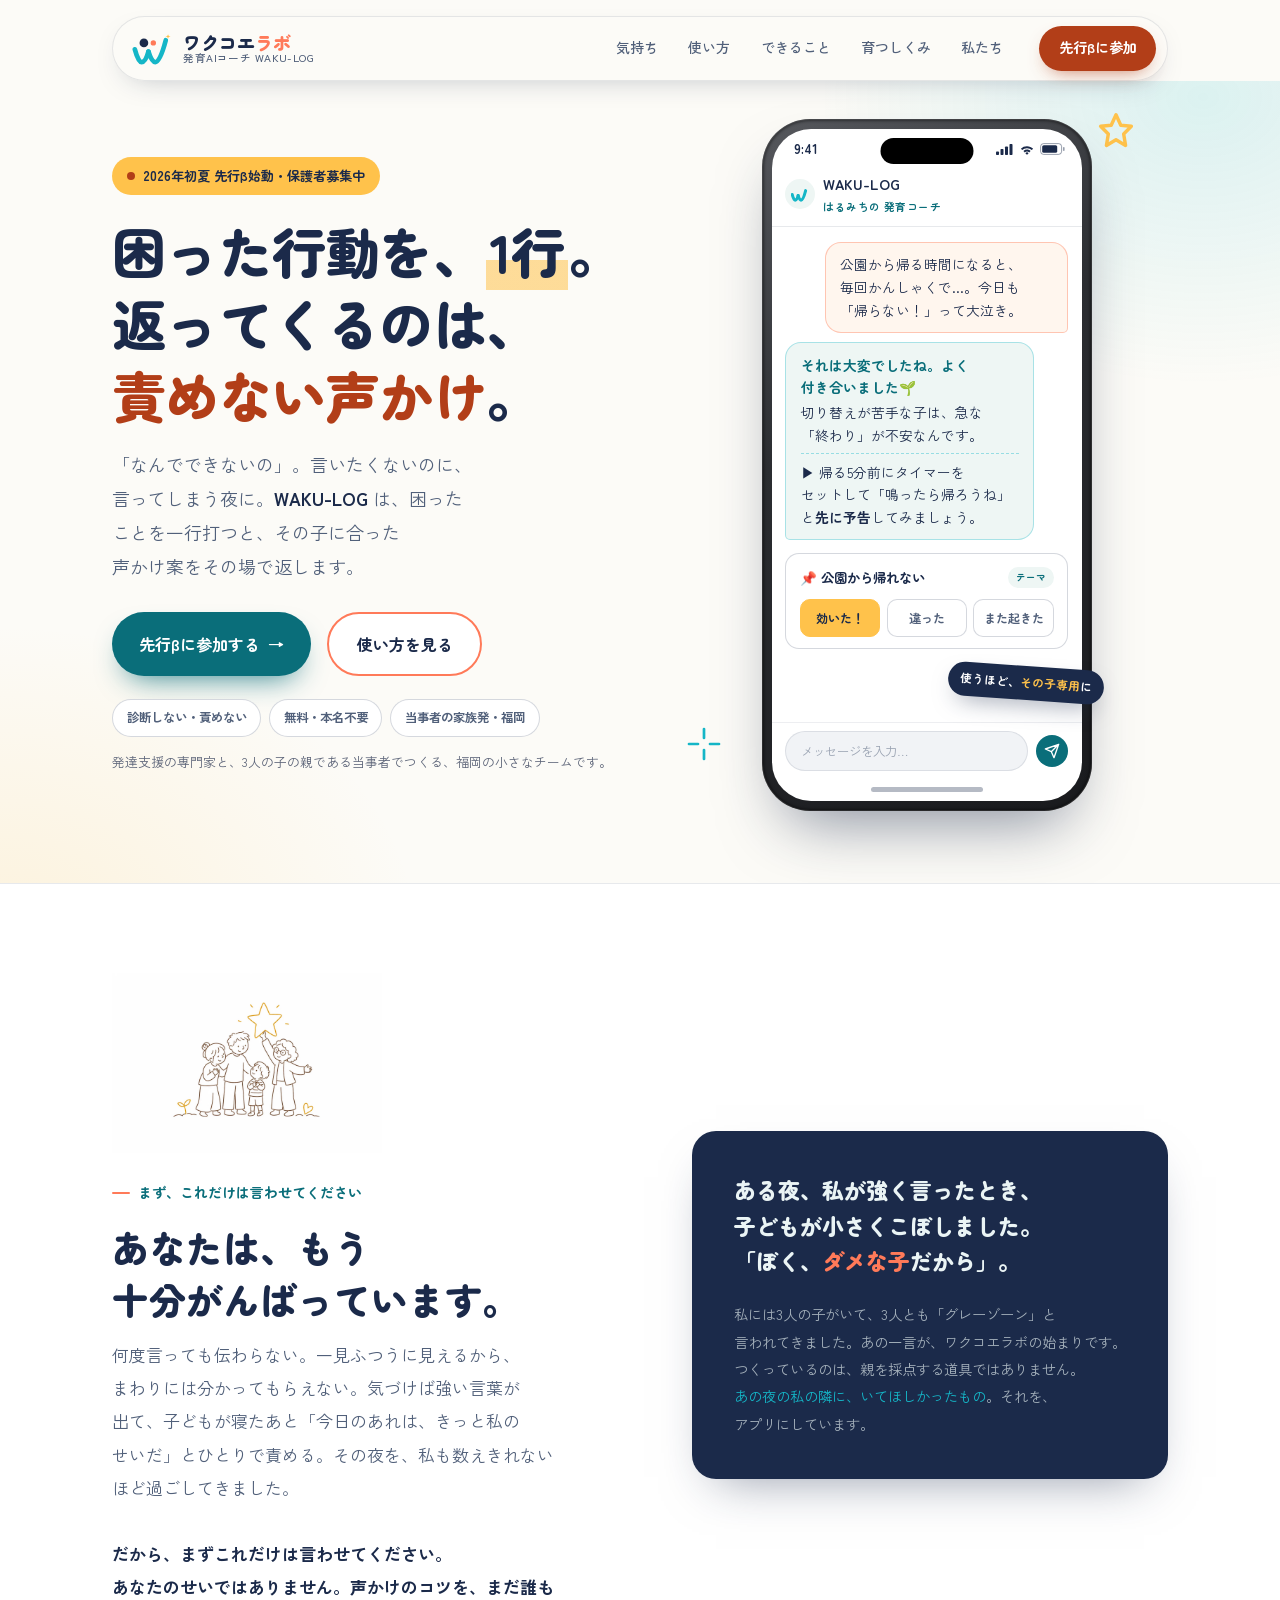
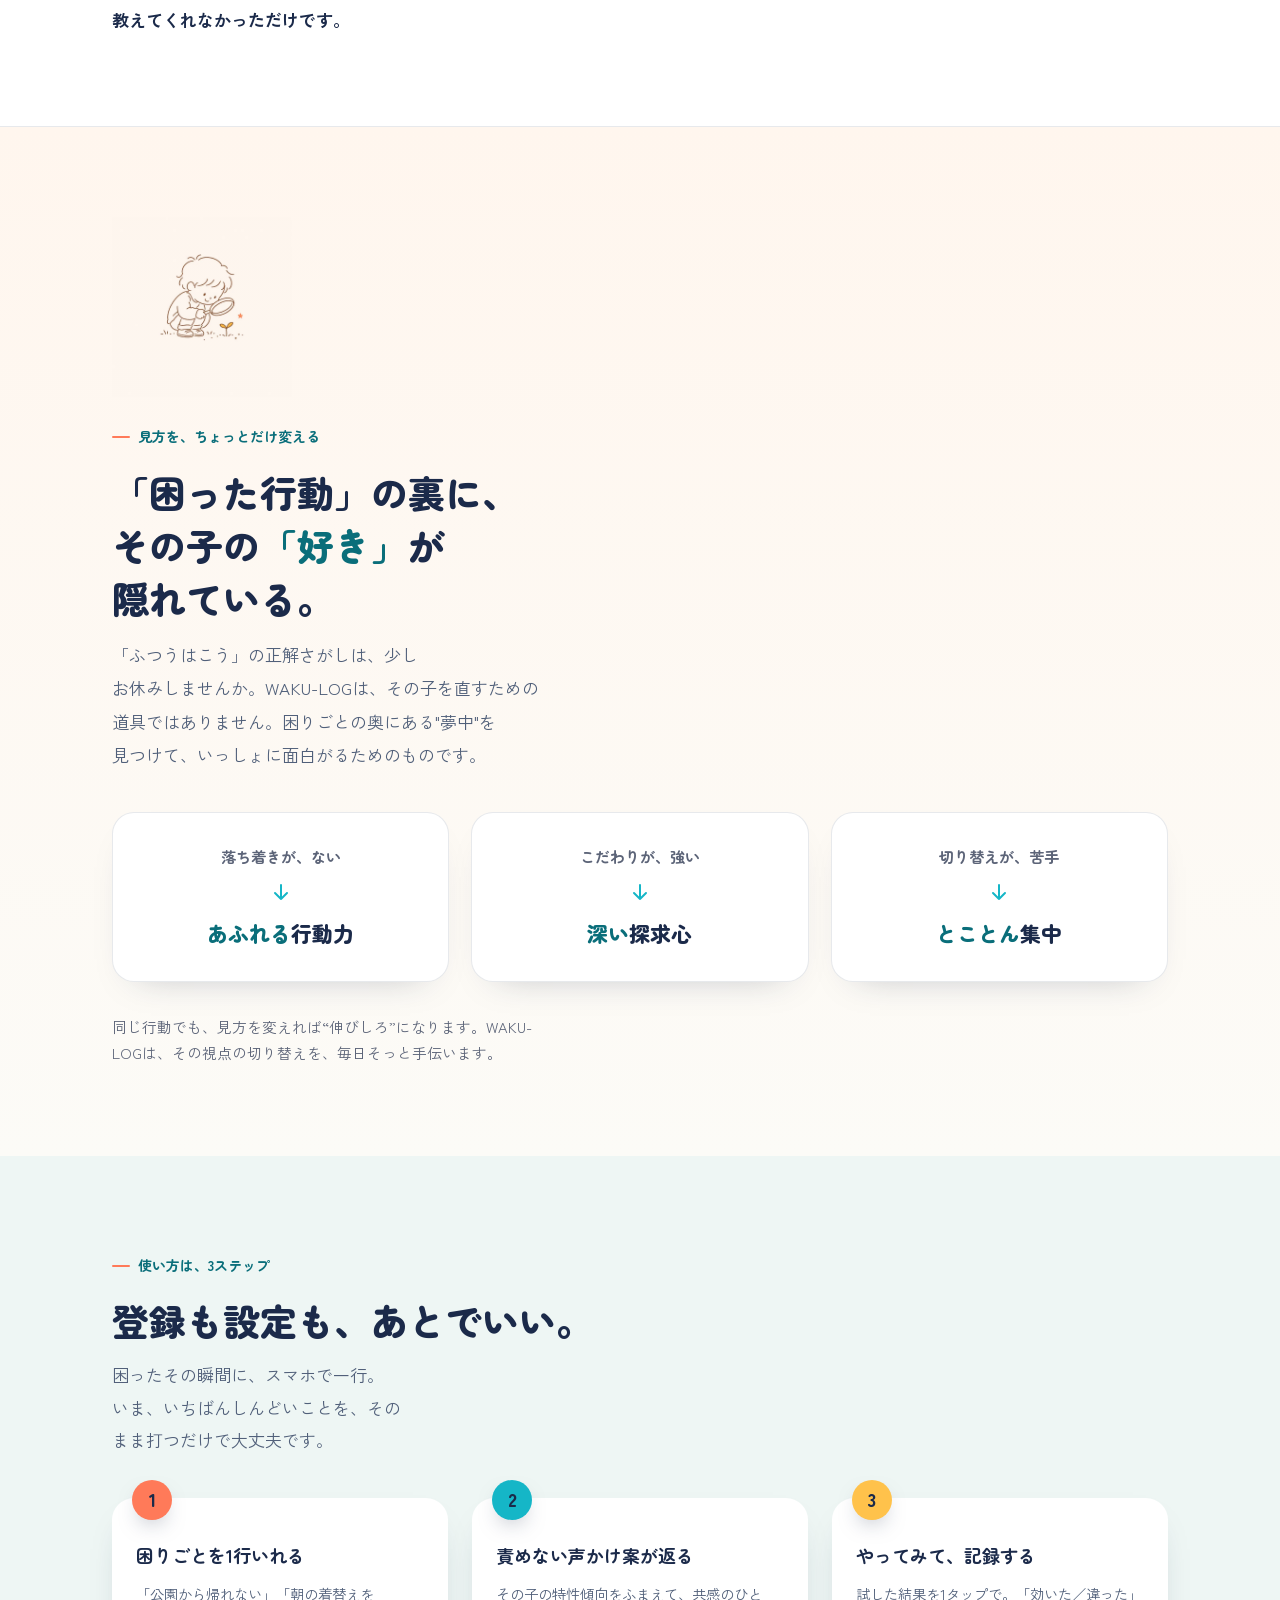
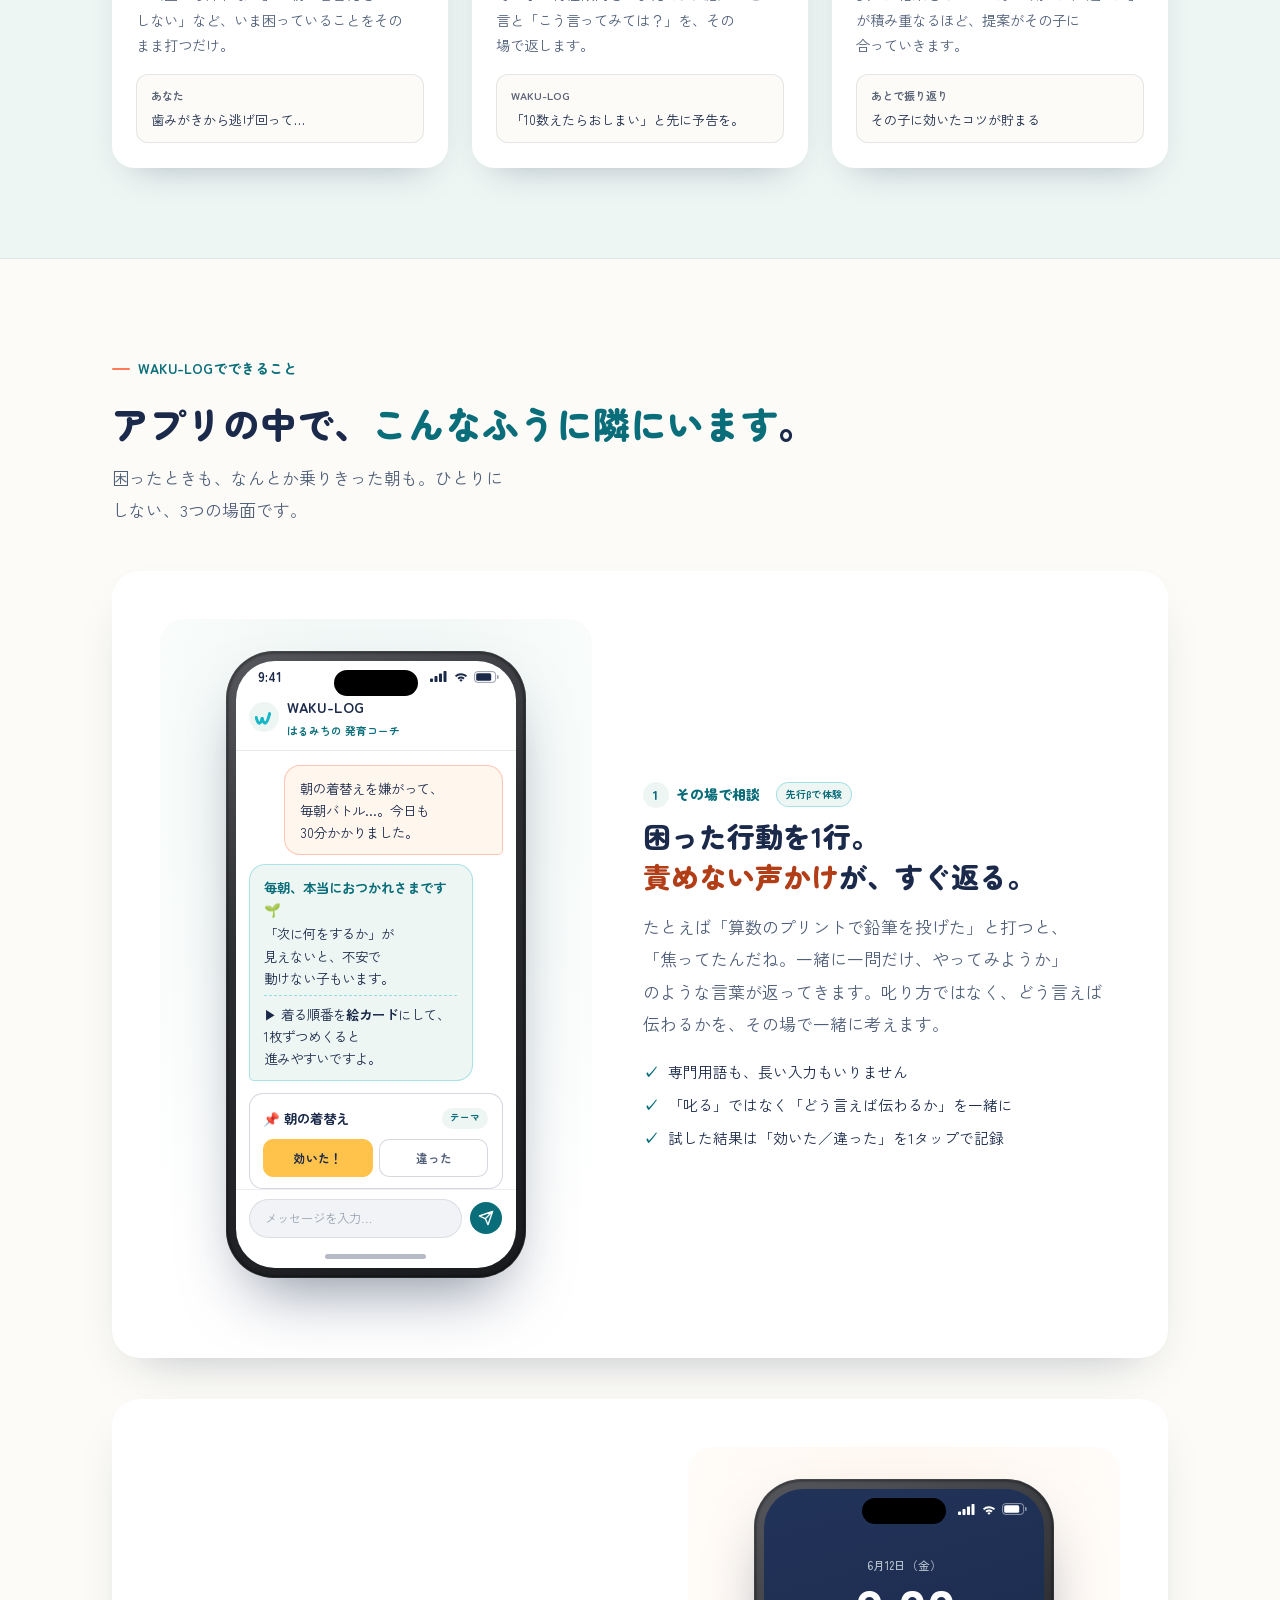
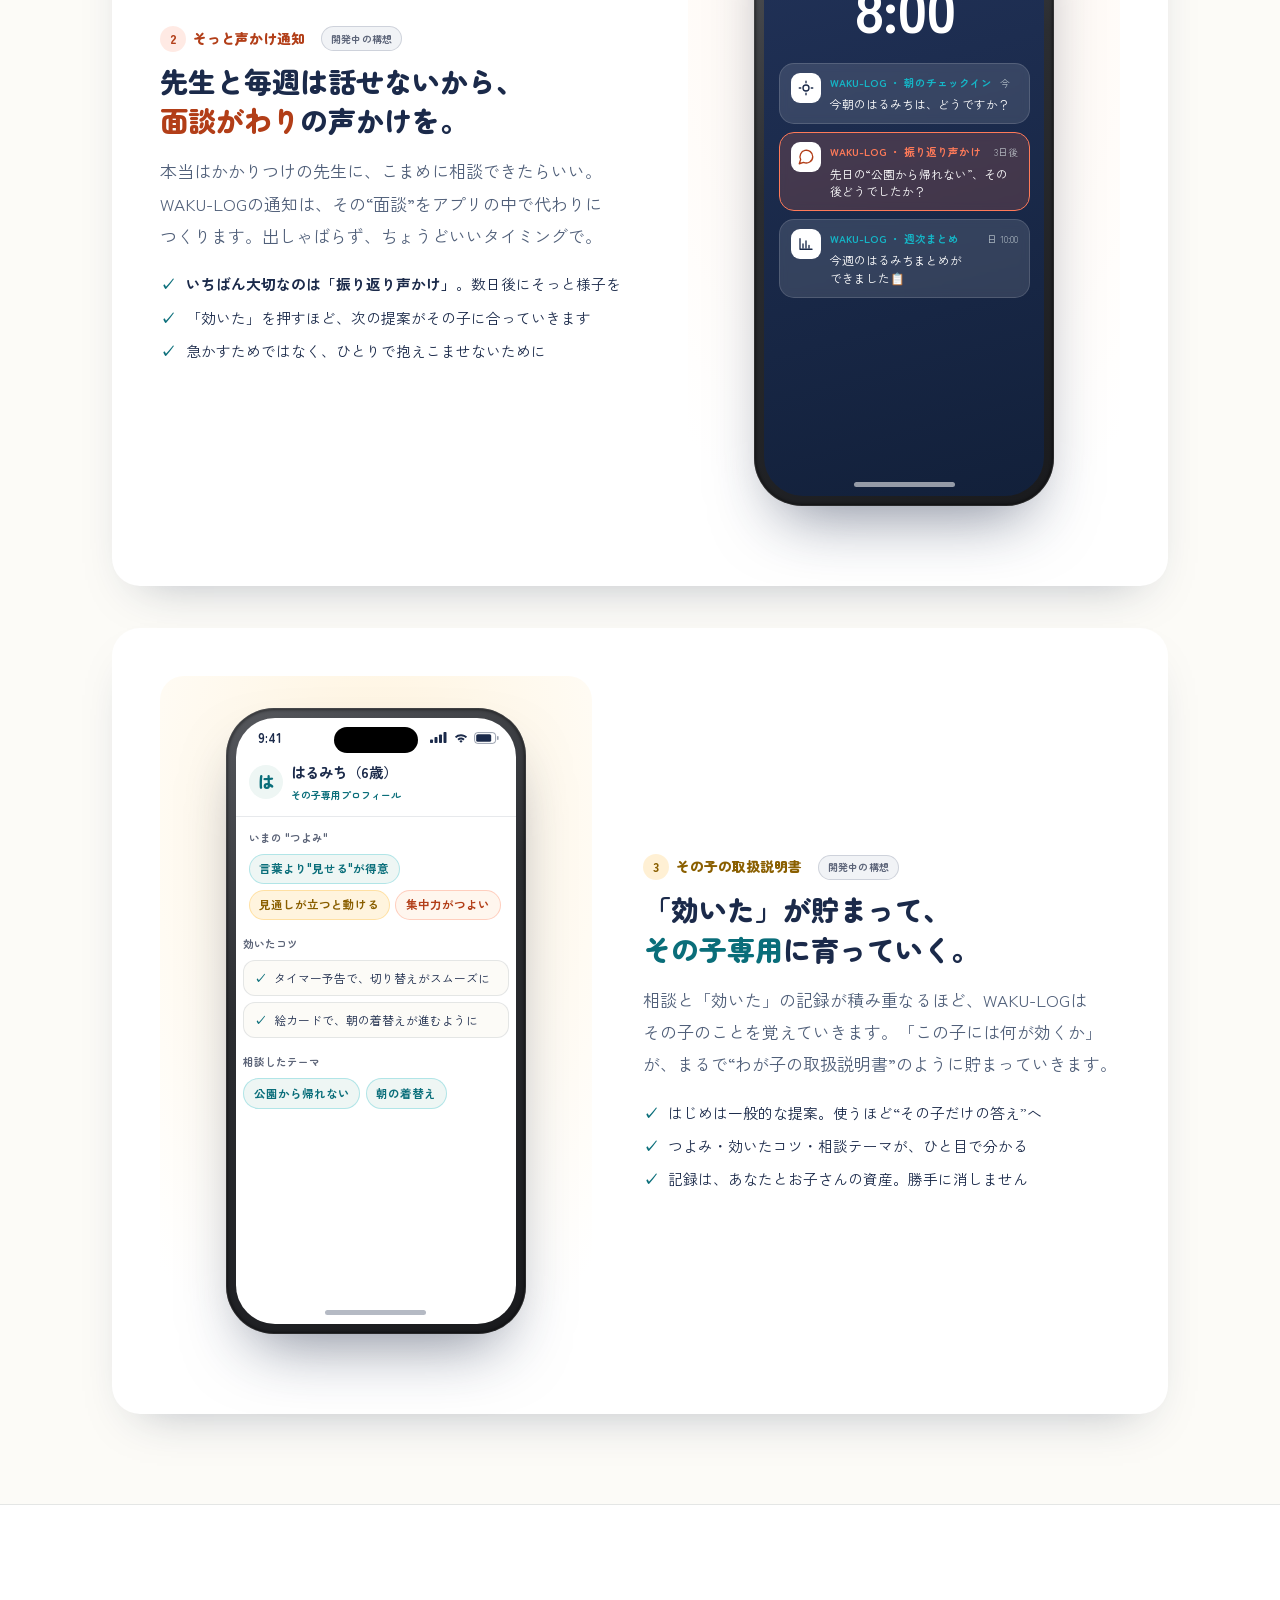
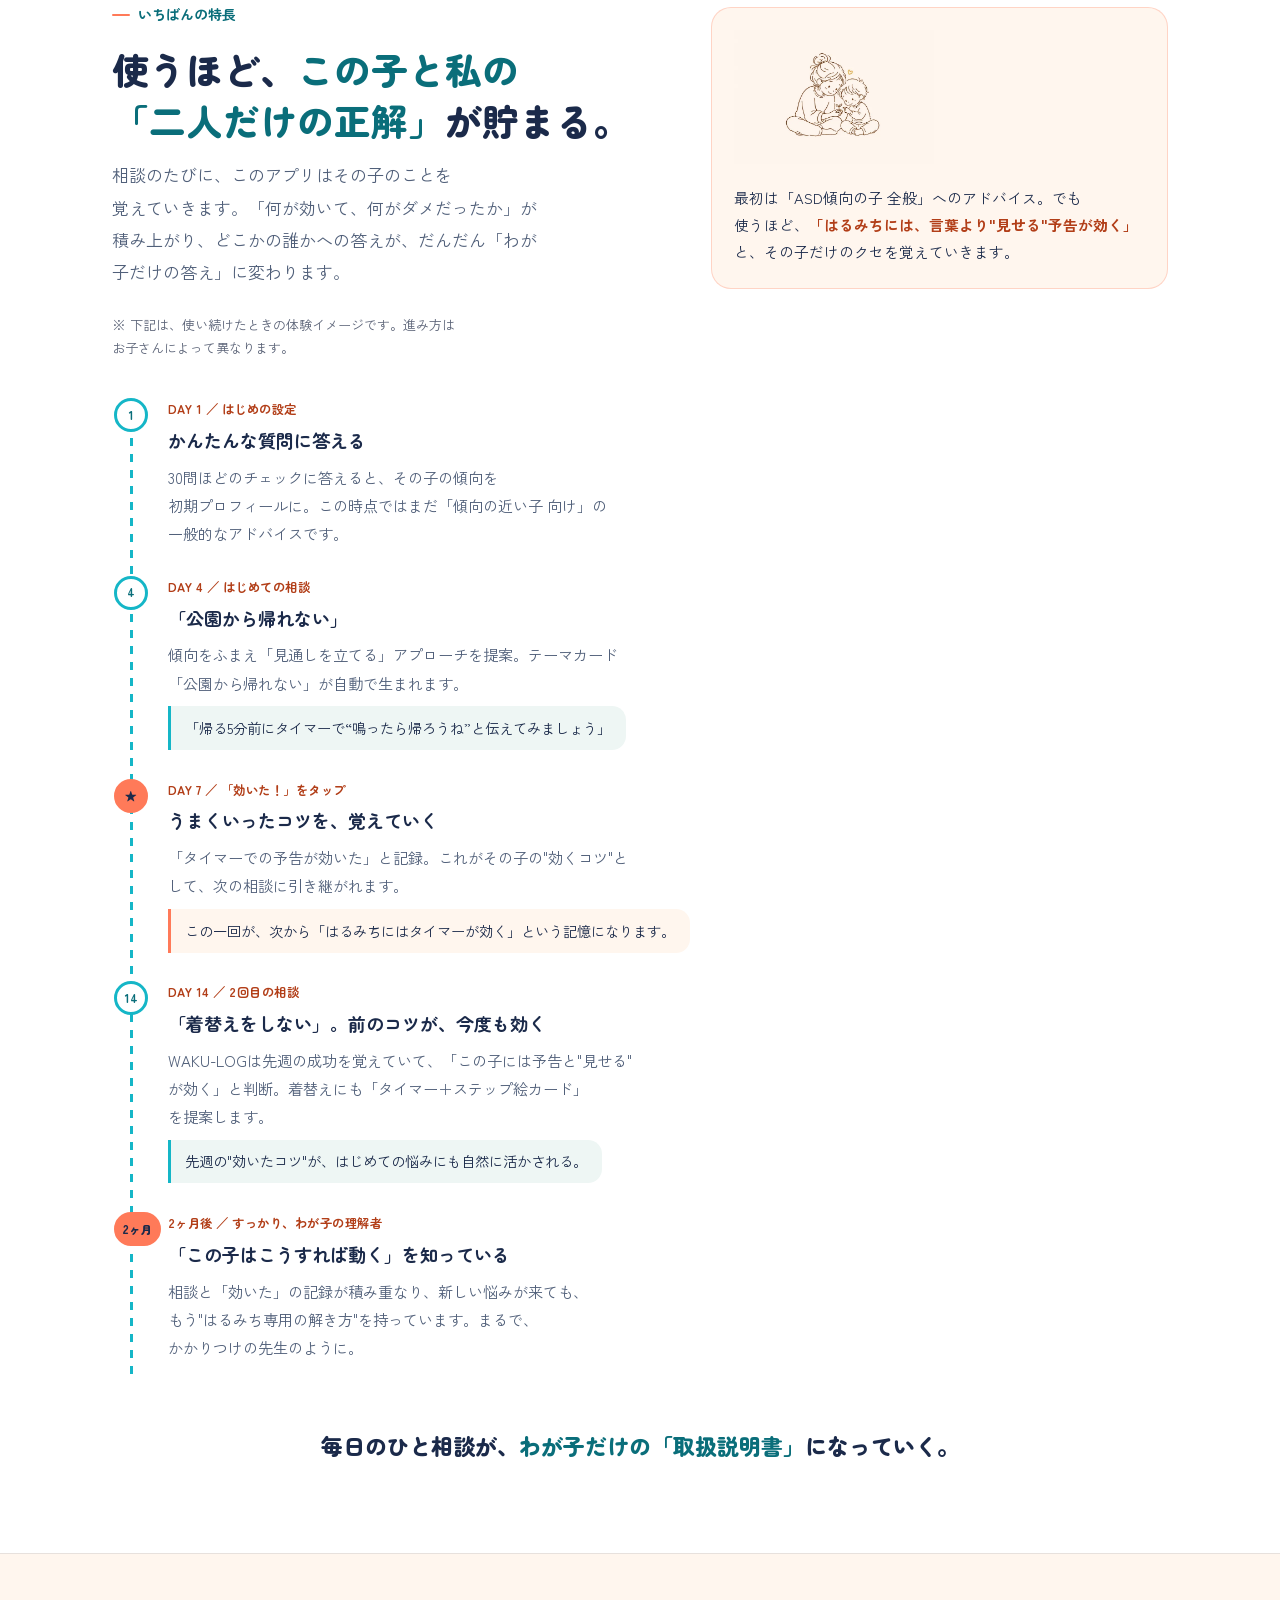
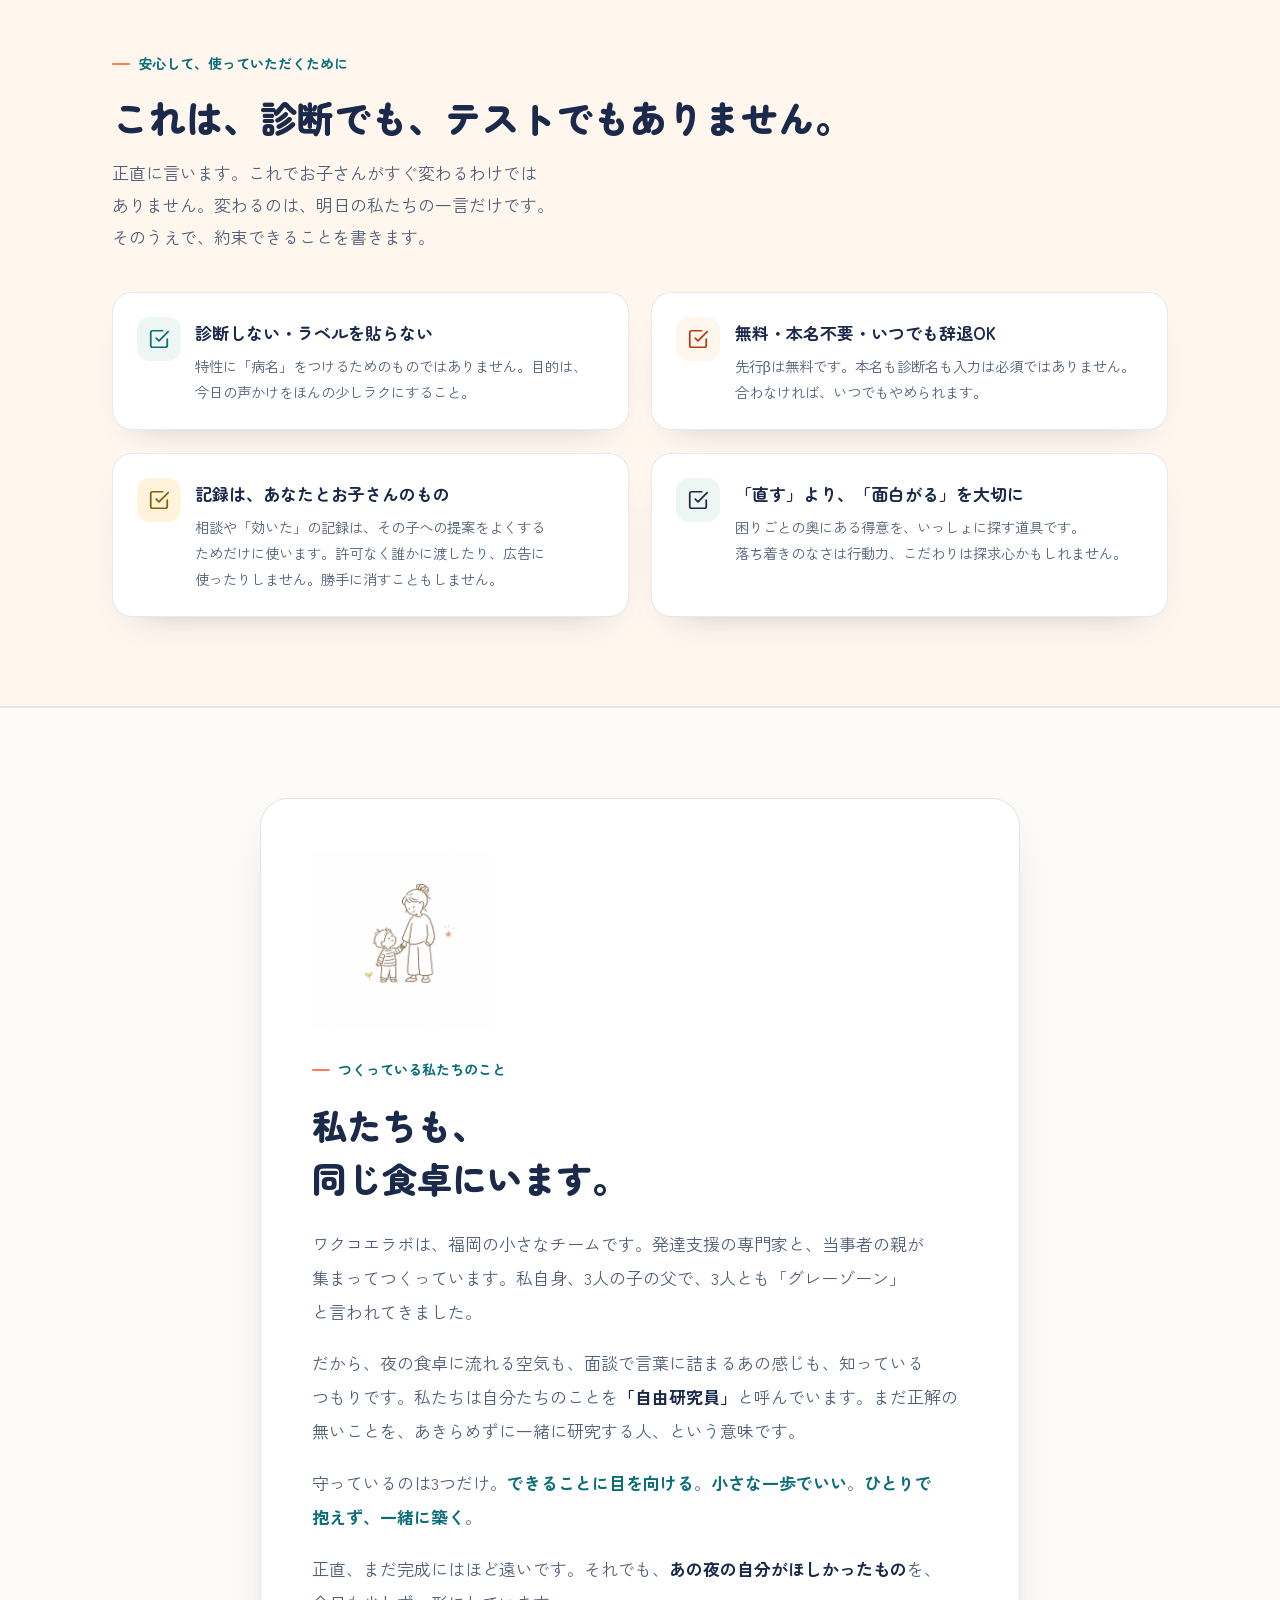
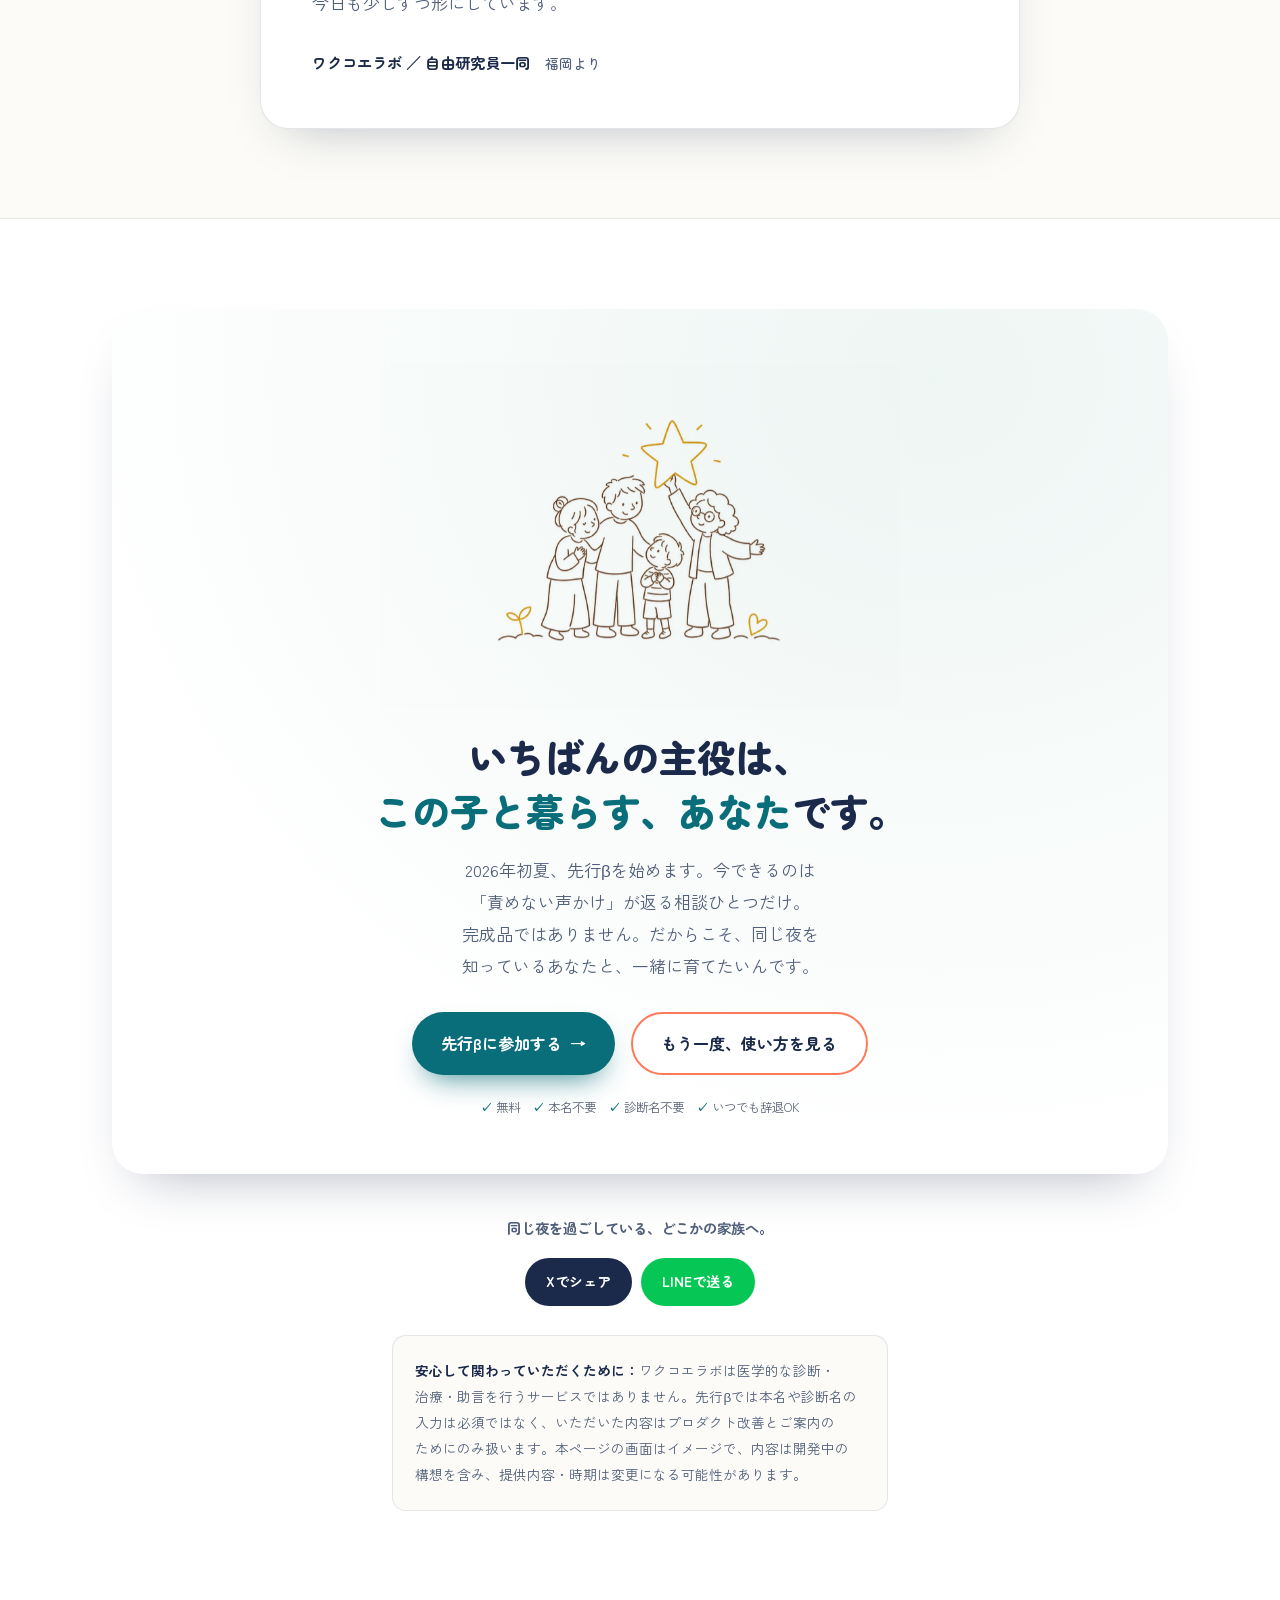
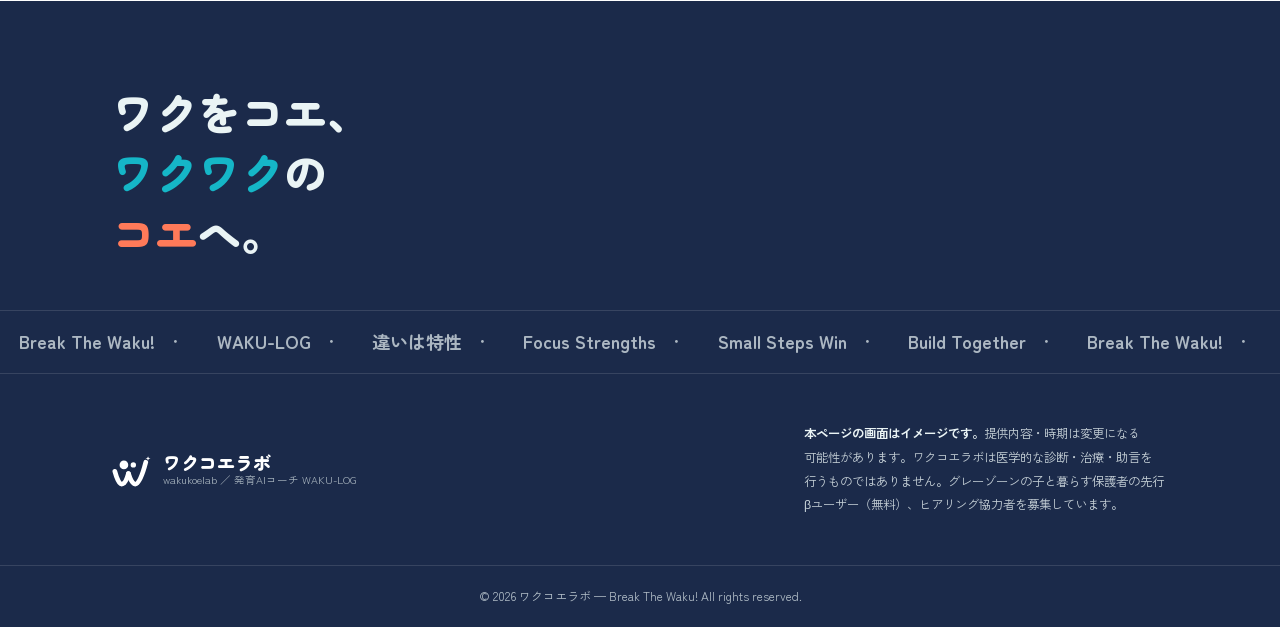
==== commit 4b9e84d8: "日本語の不自然な改行を修正（文節改行＋重要語nowrap） - word-break:auto-phrase で文節単位の改行に（対応ブラウザ）、見出しbalance・本文pretty - 「二人だけ" ====
--- a/index.html
+++ b/index.html
@@ -31,7 +31,10 @@
    */
   *,*::before,*::after{box-sizing:border-box;margin:0;padding:0;}
   html{scroll-behavior:smooth;}
-  body{font-family:"Zen Kaku Gothic New","Hiragino Sans","Meiryo",sans-serif;background:#FCFBF7;color:#1B2A4A;line-height:1.85;-webkit-font-smoothing:antialiased;text-rendering:optimizeLegibility;}
+  body{font-family:"Zen Kaku Gothic New","Hiragino Sans","Meiryo",sans-serif;background:#FCFBF7;color:#1B2A4A;line-height:1.85;-webkit-font-smoothing:antialiased;text-rendering:optimizeLegibility;word-break:auto-phrase;}
+  /* 日本語の不自然な改行を抑制：word-break:auto-phrase=文節単位で改行（対応ブラウザ）／見出しは行バランス、本文は孤立行防止 */
+  h1,h2,h3{text-wrap:balance;}
+  p{text-wrap:pretty;}
   img{max-width:100%;display:block;}
   ::selection{background:#FFC24B;color:#1B2A4A;}
   @keyframes wkPulse{0%,100%{box-shadow:0 0 0 4px rgba(178,62,24,.25);}50%{box-shadow:0 0 0 9px rgba(178,62,24,.05);}}
@@ -426,7 +429,7 @@
       <div style="display:grid;grid-template-columns:1fr .82fr;gap:clamp(1.2rem,4vw,2.6rem);align-items:end;" data-2col>
         <div>
           <span style="display:inline-flex;align-items:center;gap:.5rem;font-family:'Zen Maru Gothic',sans-serif;font-weight:700;font-size:.875rem;color:#0A6E7A;margin-bottom:1rem;"><span style="width:18px;height:2px;background:#FF7A59;border-radius:2px;"></span>いちばんの特長</span>
-          <h2 style="font-family:'Zen Maru Gothic',sans-serif;font-weight:900;font-size:clamp(1.6rem,3vw + .5rem,2.3rem);line-height:1.4;color:#1B2A4A;margin-bottom:.8rem;">使うほど、<span style="color:#0A6E7A;">この子と私の「二人だけの正解」</span>が貯まる。</h2>
+          <h2 style="font-family:'Zen Maru Gothic',sans-serif;font-weight:900;font-size:clamp(1.6rem,3vw + .5rem,2.3rem);line-height:1.4;color:#1B2A4A;margin-bottom:.8rem;">使うほど、<span style="color:#0A6E7A;">この子と私の<span style="white-space:nowrap;">「二人だけの正解」</span></span>が貯まる。</h2>
           <p style="color:#51607A;font-size:1.0625rem;line-height:1.9;max-width:50ch;">相談のたびに、このアプリはその子のことを覚えていきます。「何が効いて、何がダメだったか」が積み上がり、どこかの誰かへの答えが、だんだん「わが子だけの答え」に変わります。</p>
         </div>
         <div style="background:#FFF6EE;border:1px solid rgba(255,122,89,.28);border-radius:20px;padding:1.4rem;font-size:.92rem;line-height:1.85;color:#1B2A4A;"><figure class="fig fig-card"><img src="assets/hero/hero-people.webp" alt="芽を手のひらにのせて一緒に見守る親子の手描きのイラスト" loading="lazy" decoding="async" width="720" height="480" /></figure>最初は「ASD傾向の子 全般」へのアドバイス。でも使うほど、<b style="color:#B23E18;">「はるみちには、言葉より"見せる"予告が効く」</b>と、その子だけのクセを覚えていきます。</div>
@@ -536,7 +539,7 @@
         <figure class="fig fig-hero">
           <img src="assets/family-star.webp" alt="家族みんなで大きな星を掲げる手描きのイラスト" loading="lazy" decoding="async" width="1536" height="1024" />
         </figure>
-        <h2 style="font-family:'Zen Maru Gothic',sans-serif;font-weight:900;font-size:clamp(1.7rem,3.2vw + .5rem,2.4rem);color:#1B2A4A;line-height:1.4;">いちばんの主役は、<br><span style="color:#0A6E7A;">この子と暮らす、あなた</span>です。</h2>
+        <h2 style="font-family:'Zen Maru Gothic',sans-serif;font-weight:900;font-size:clamp(1.7rem,3.2vw + .5rem,2.4rem);color:#1B2A4A;line-height:1.4;">いちばんの主役は、<br><span style="color:#0A6E7A;">この子と暮らす、<span style="white-space:nowrap;">あなた</span></span>です。</h2>
         <p style="color:#51607A;font-size:1.0625rem;line-height:1.9;margin:1rem auto 1.8rem;max-width:46ch;">2026年初夏、先行βを始めます。今できるのは「責めない声かけ」が返る相談ひとつだけ。完成品ではありません。だからこそ、同じ夜を知っているあなたと、一緒に育てたいんです。</p>
         <div style="display:flex;flex-wrap:wrap;gap:1rem;justify-content:center;">
           <a href="mailto:contact@wakukoelabo.jp?subject=%E5%85%88%E8%A1%8C%CE%B2%E5%8F%82%E5%8A%A0%E5%B8%8C%E6%9C%9B" data-cta="join" style="display:inline-flex;align-items:center;justify-content:center;gap:.5rem;padding:.95rem 1.8rem;border-radius:999px;font-family:'Zen Maru Gothic',sans-serif;font-weight:700;font-size:1rem;background:#0A6E7A;color:#fff;text-decoration:none;min-height:52px;box-shadow:0 14px 30px -14px rgba(10,110,122,.9);">先行βに参加する <span aria-hidden="true">→</span></a>
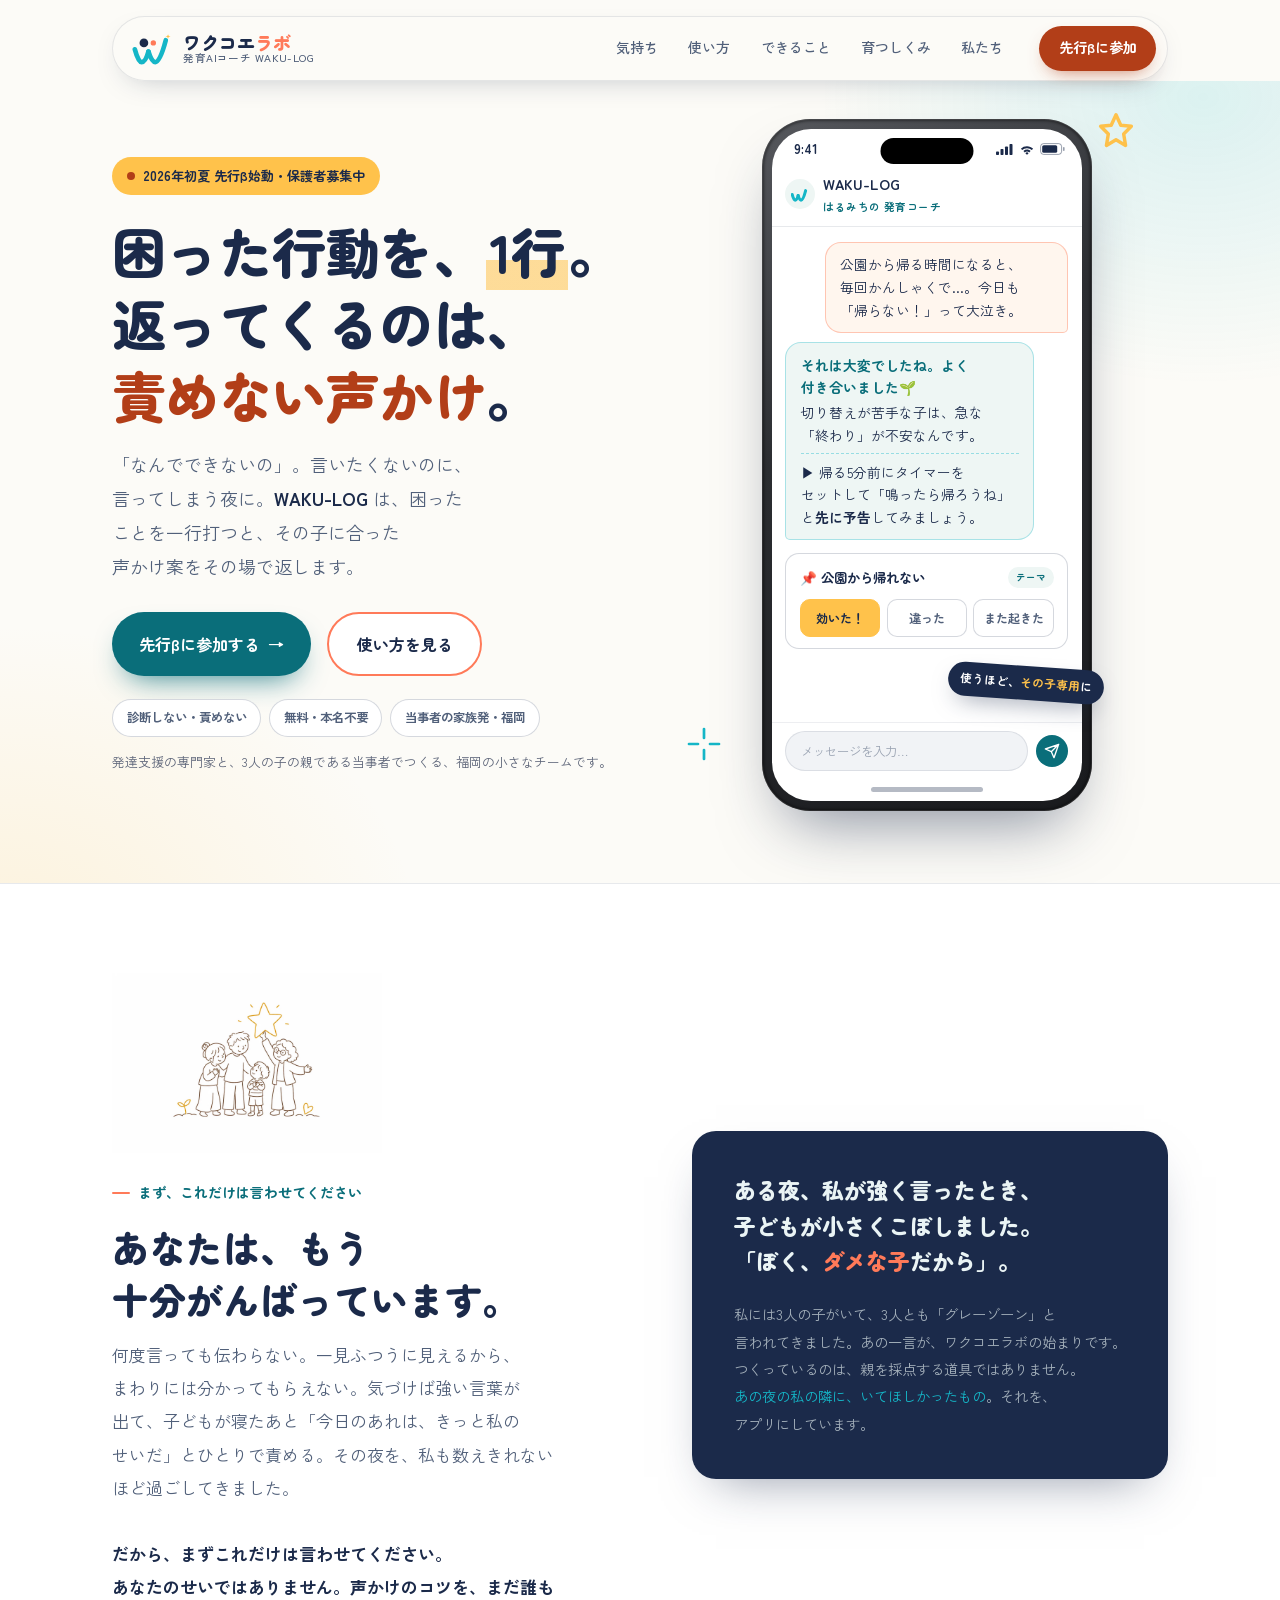
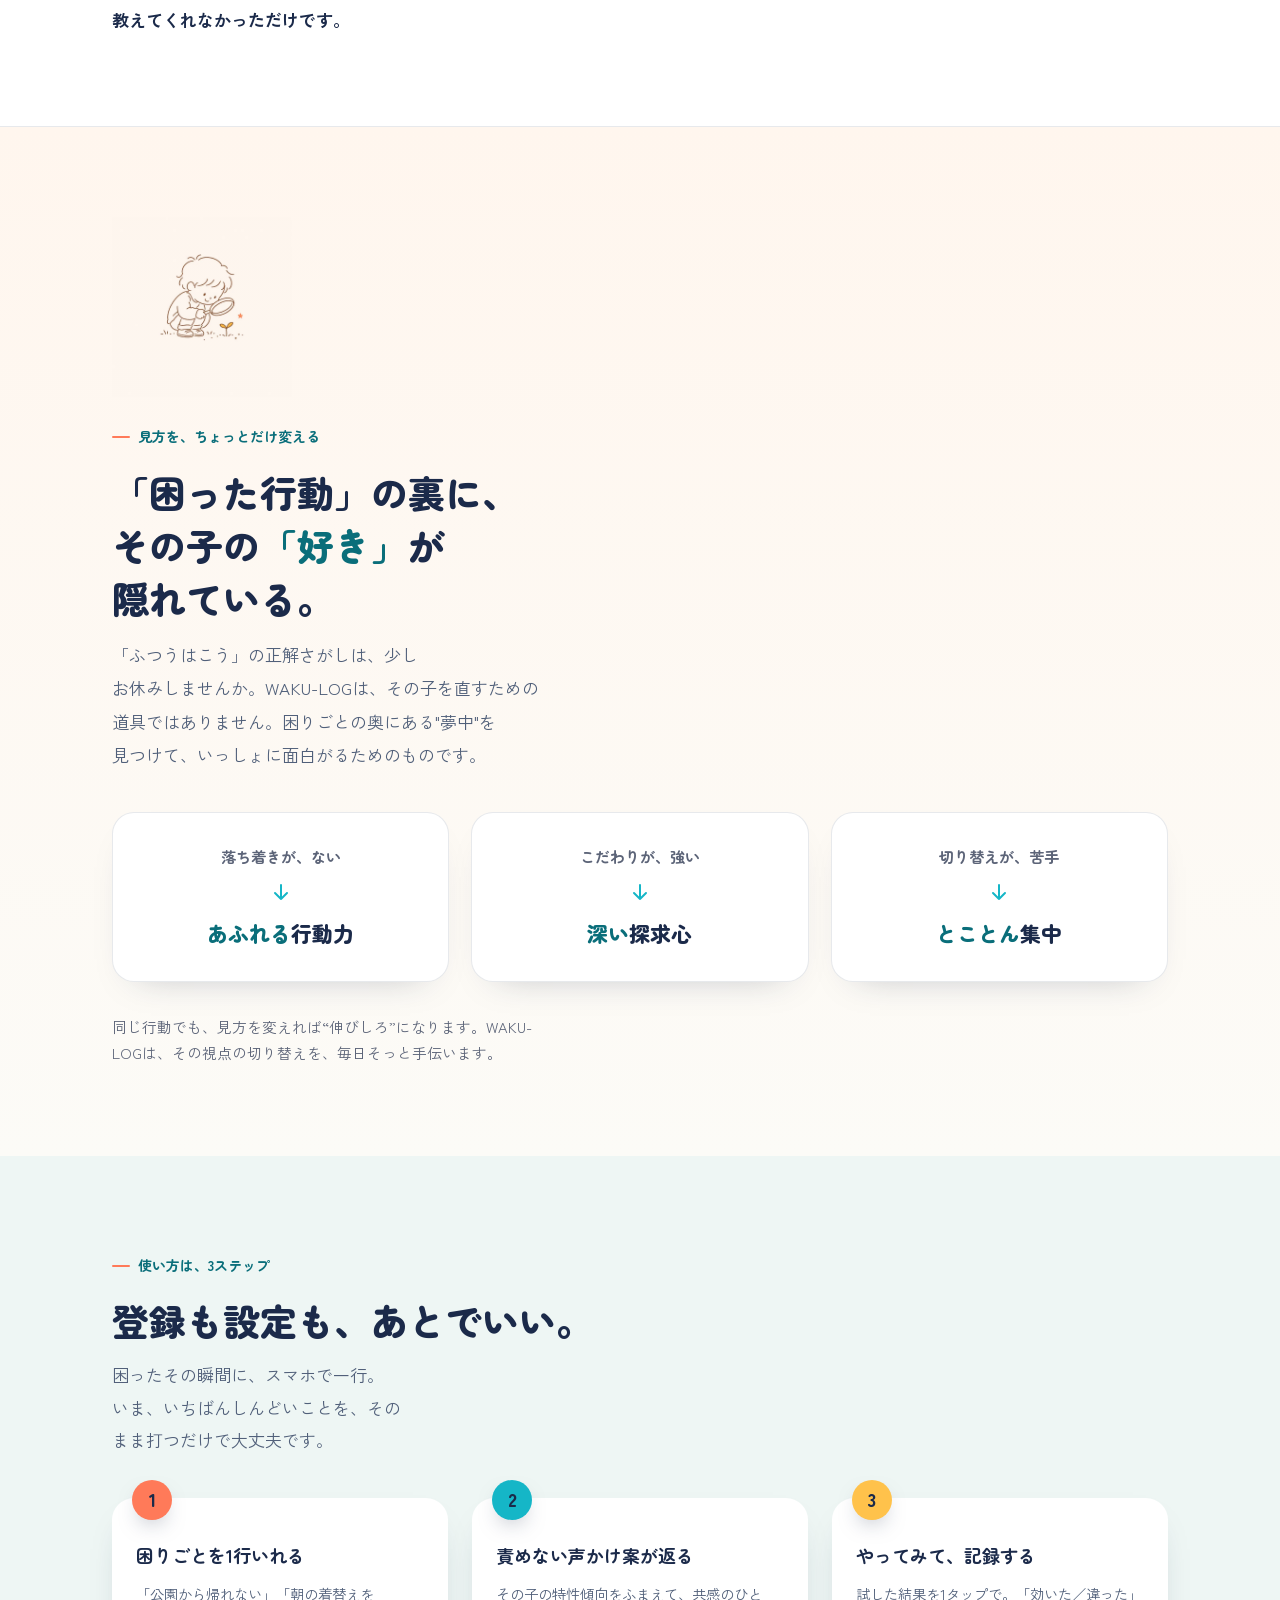
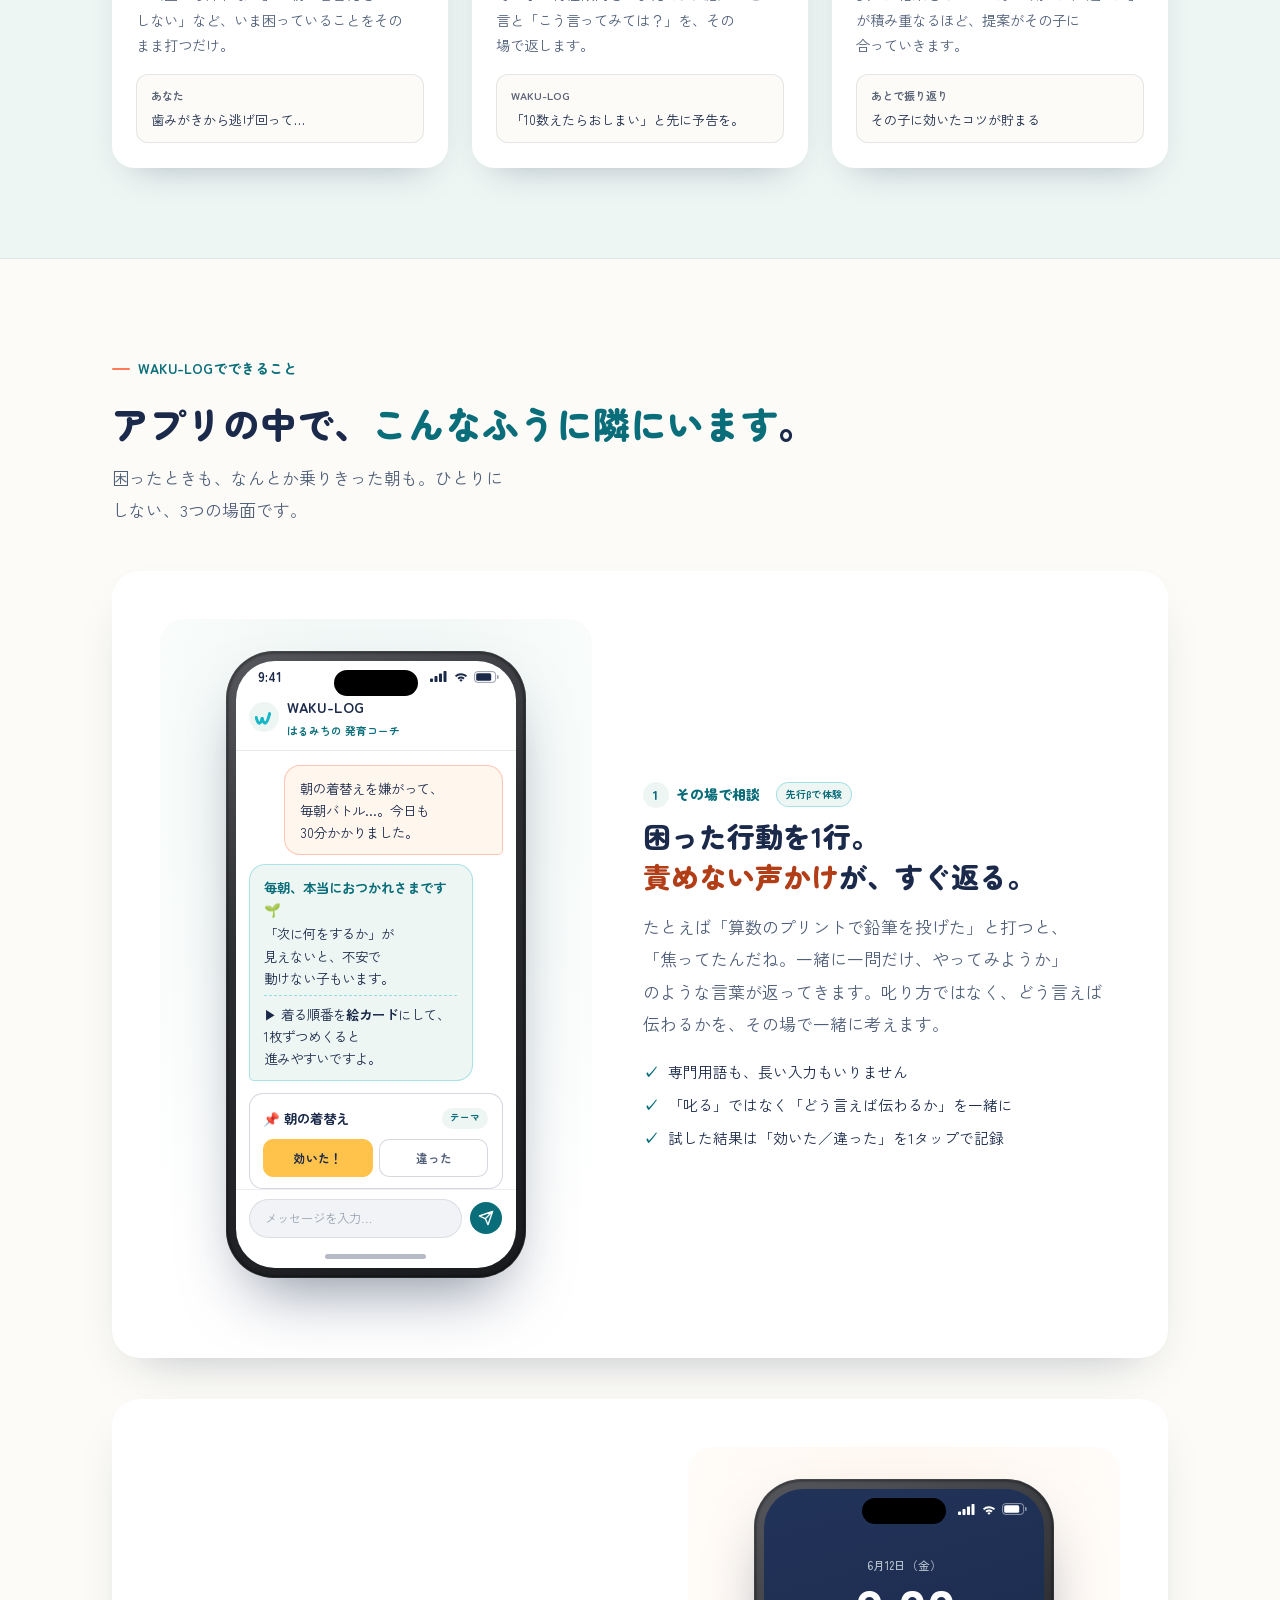
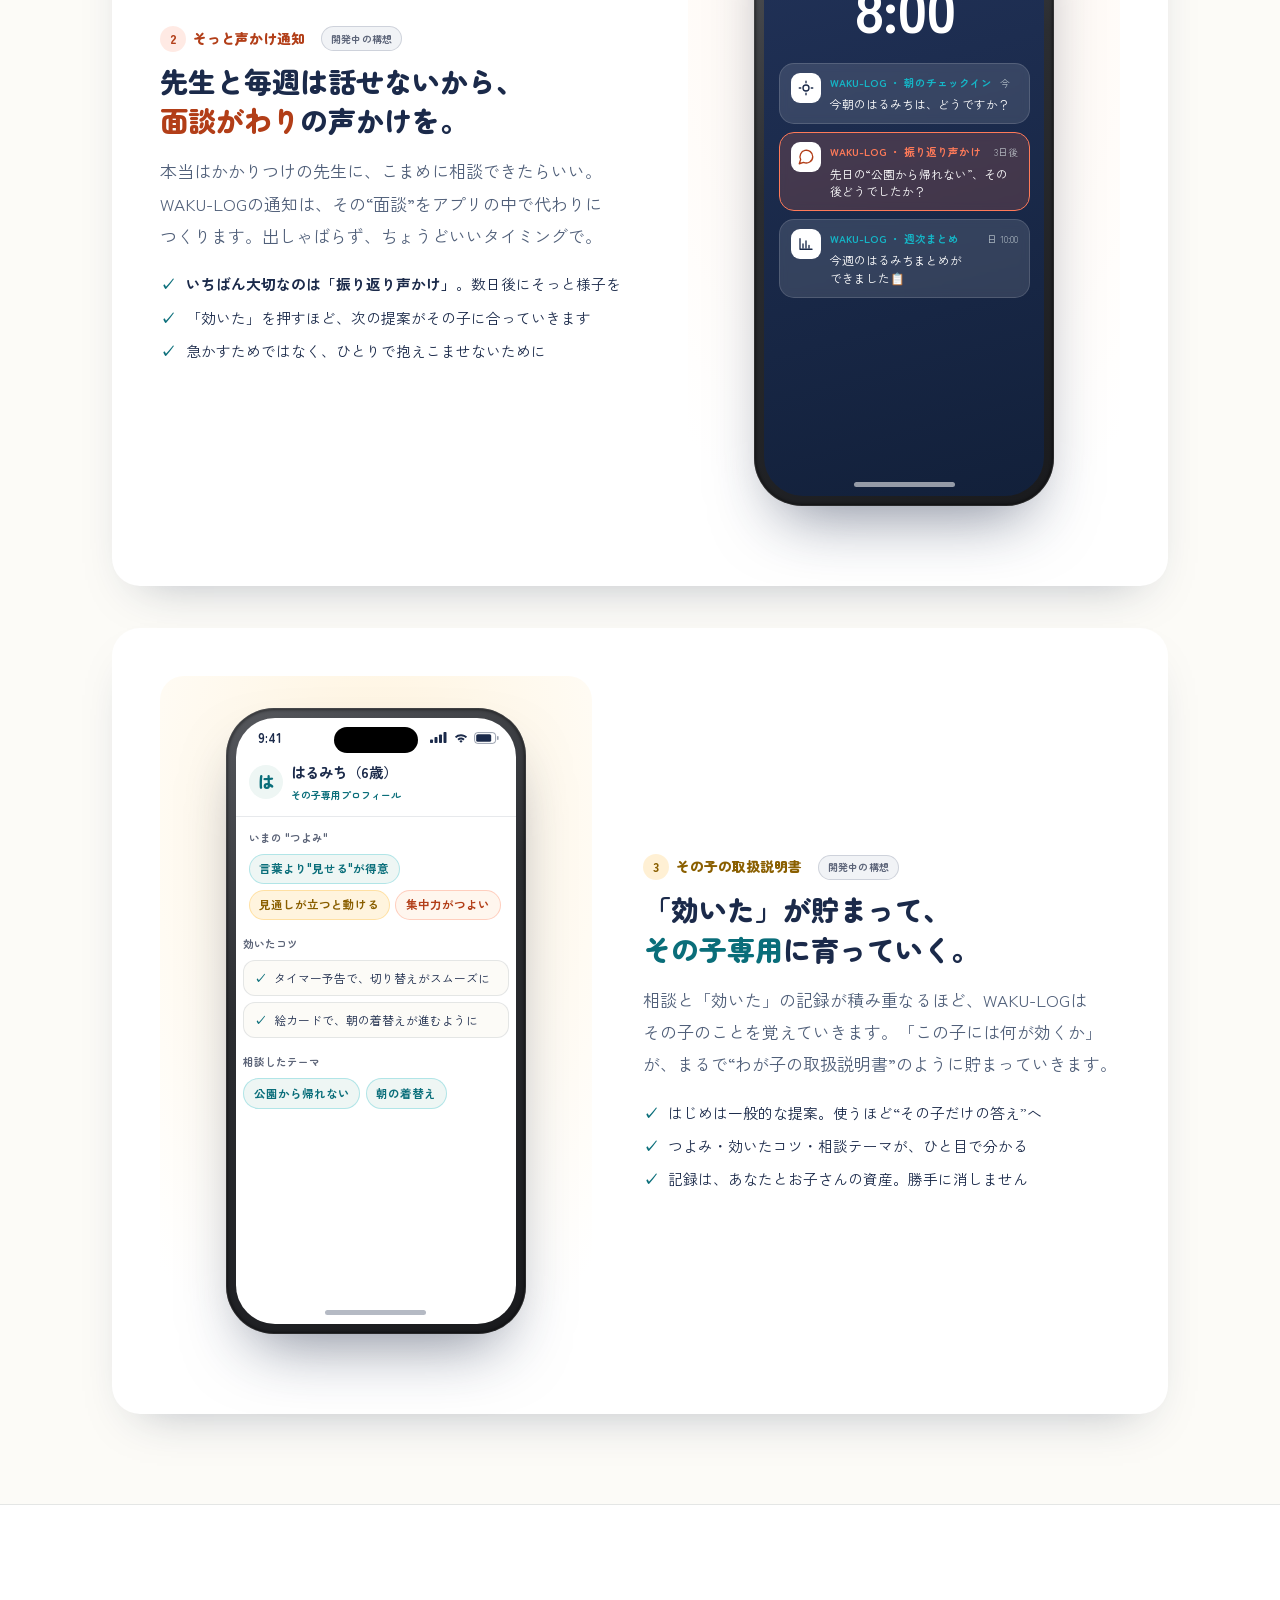
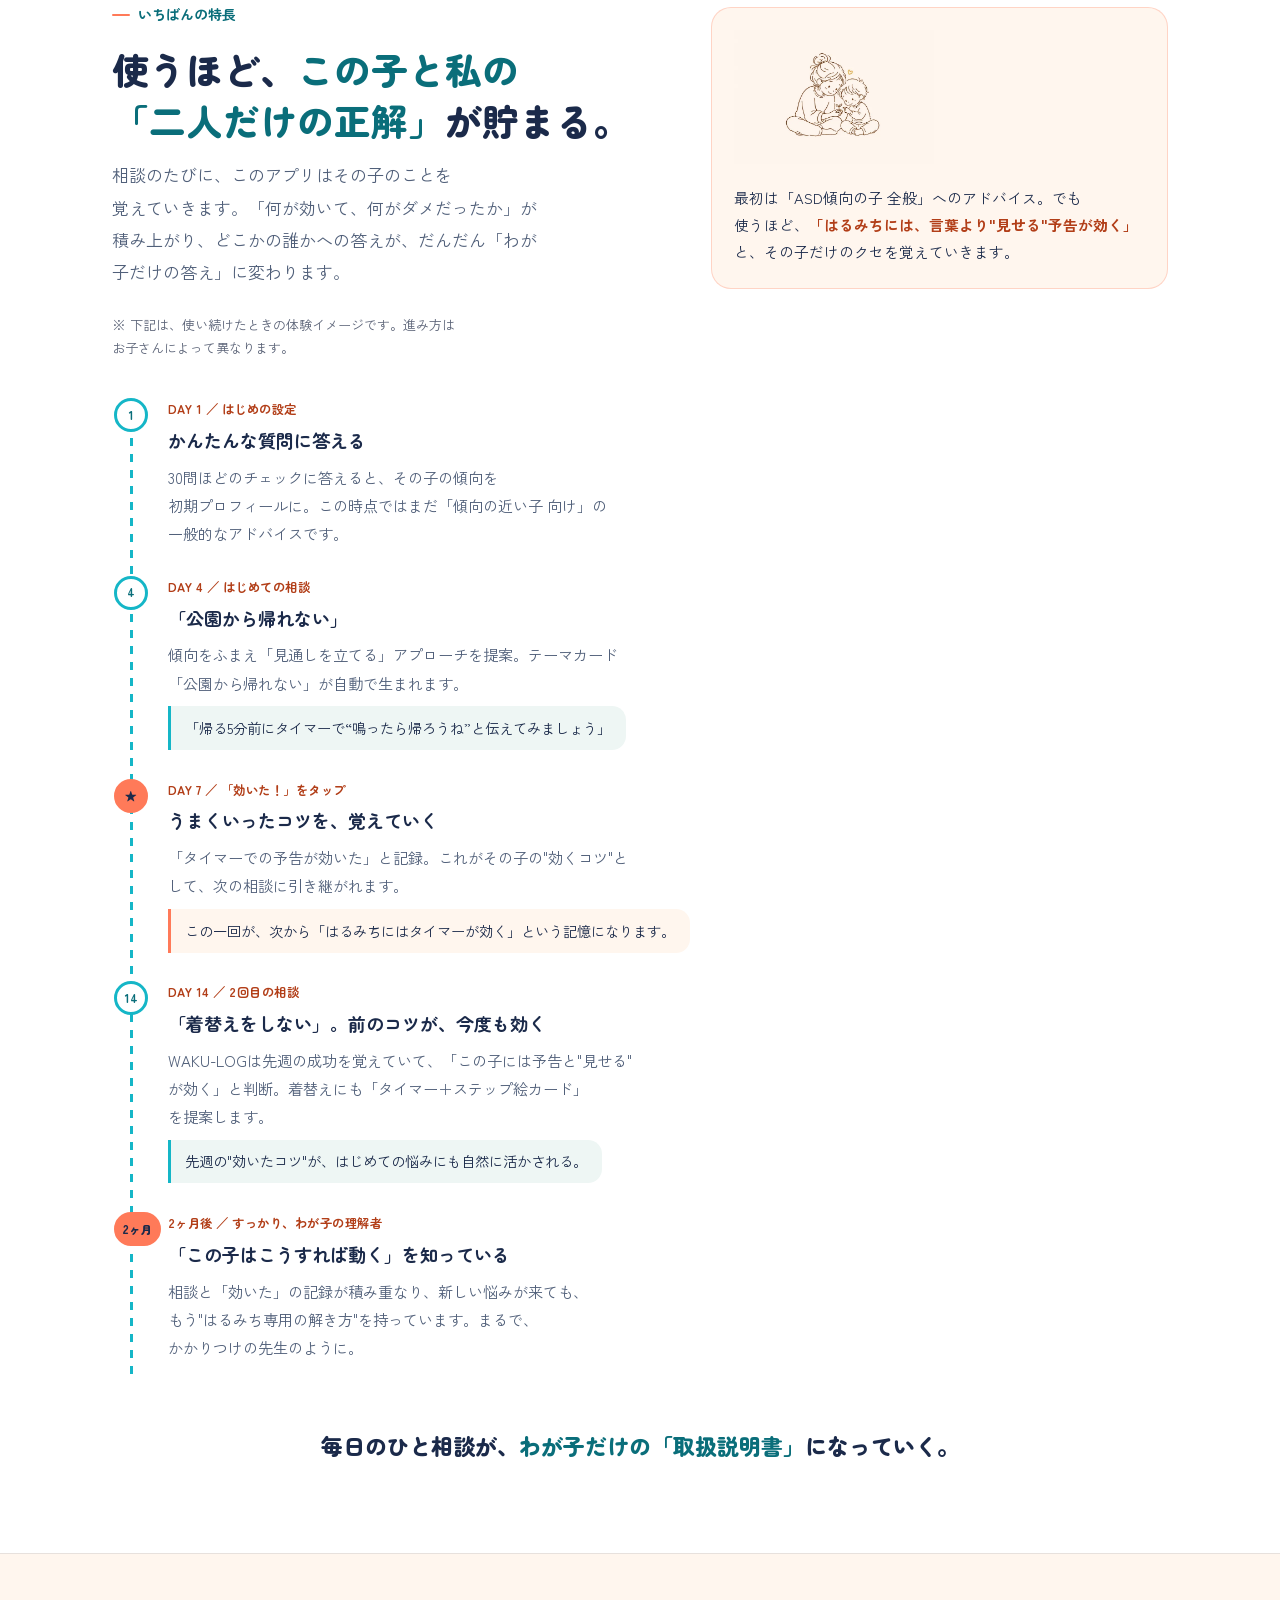
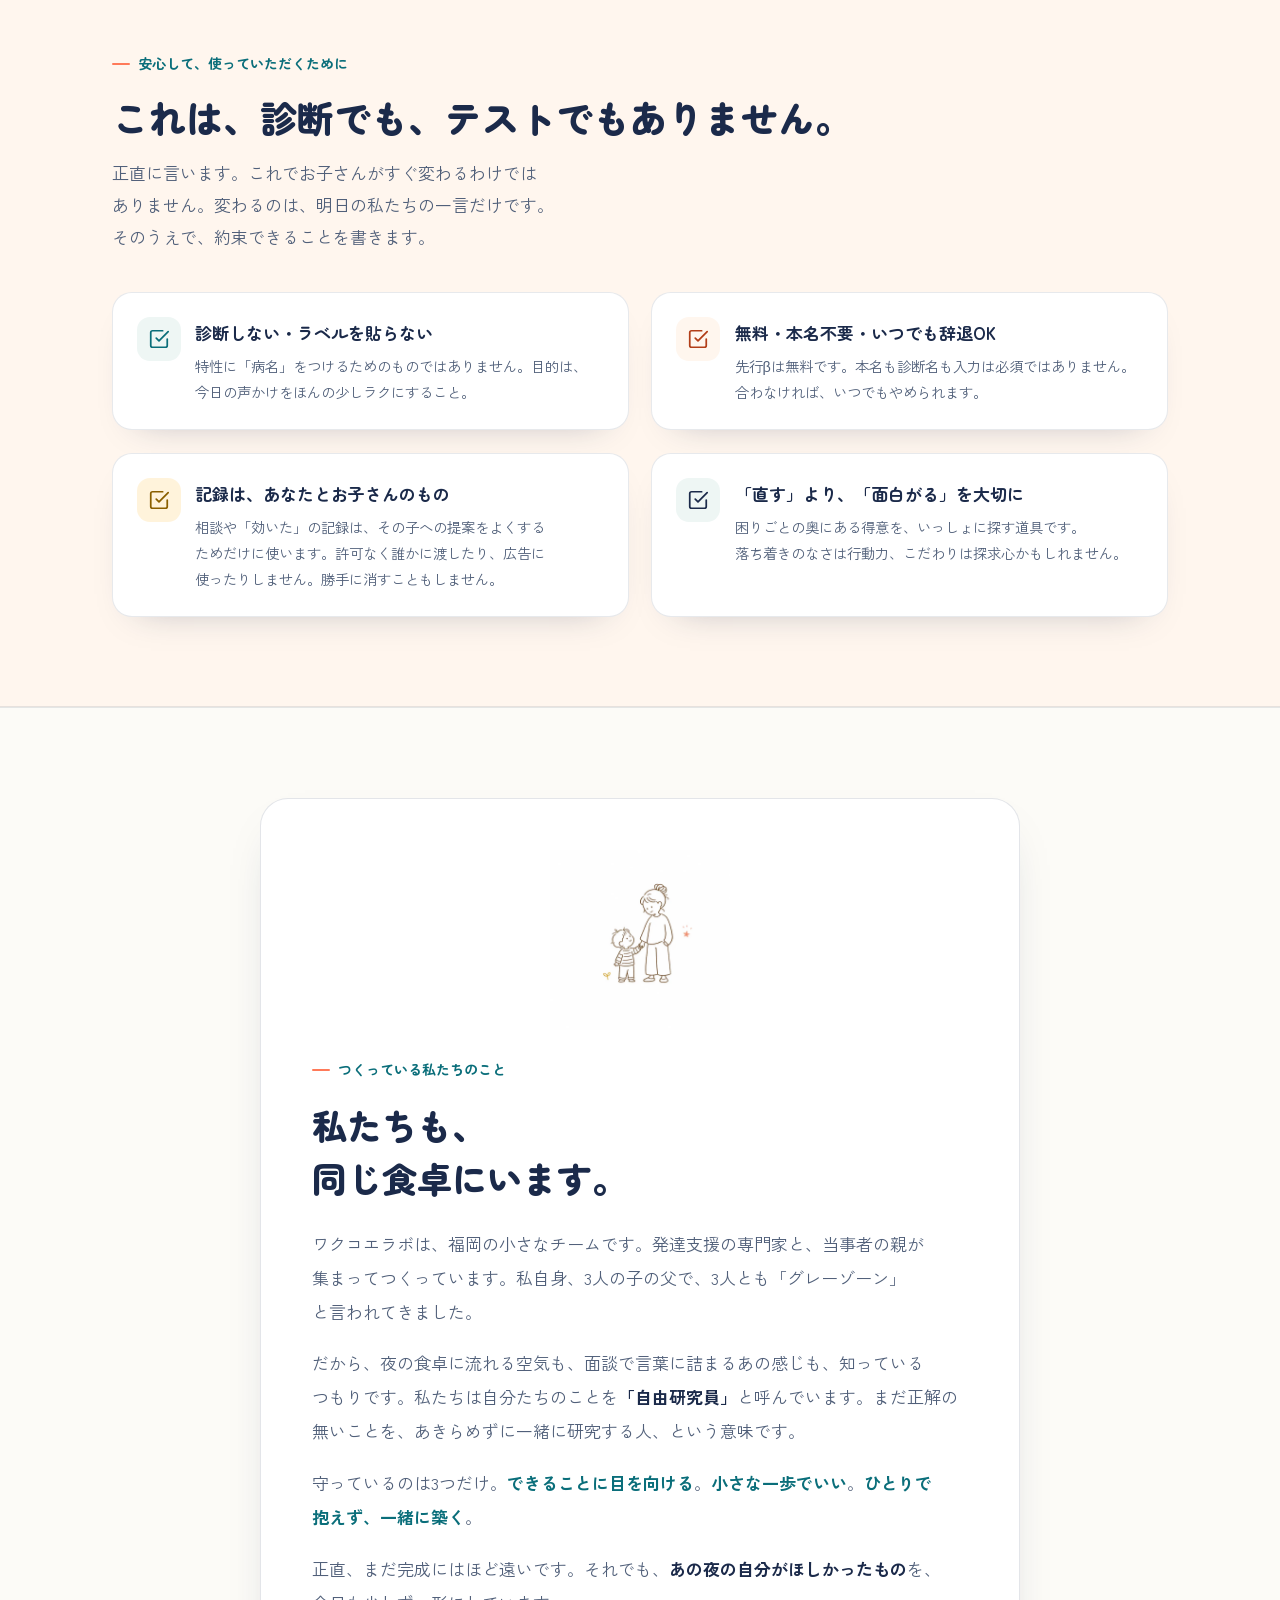
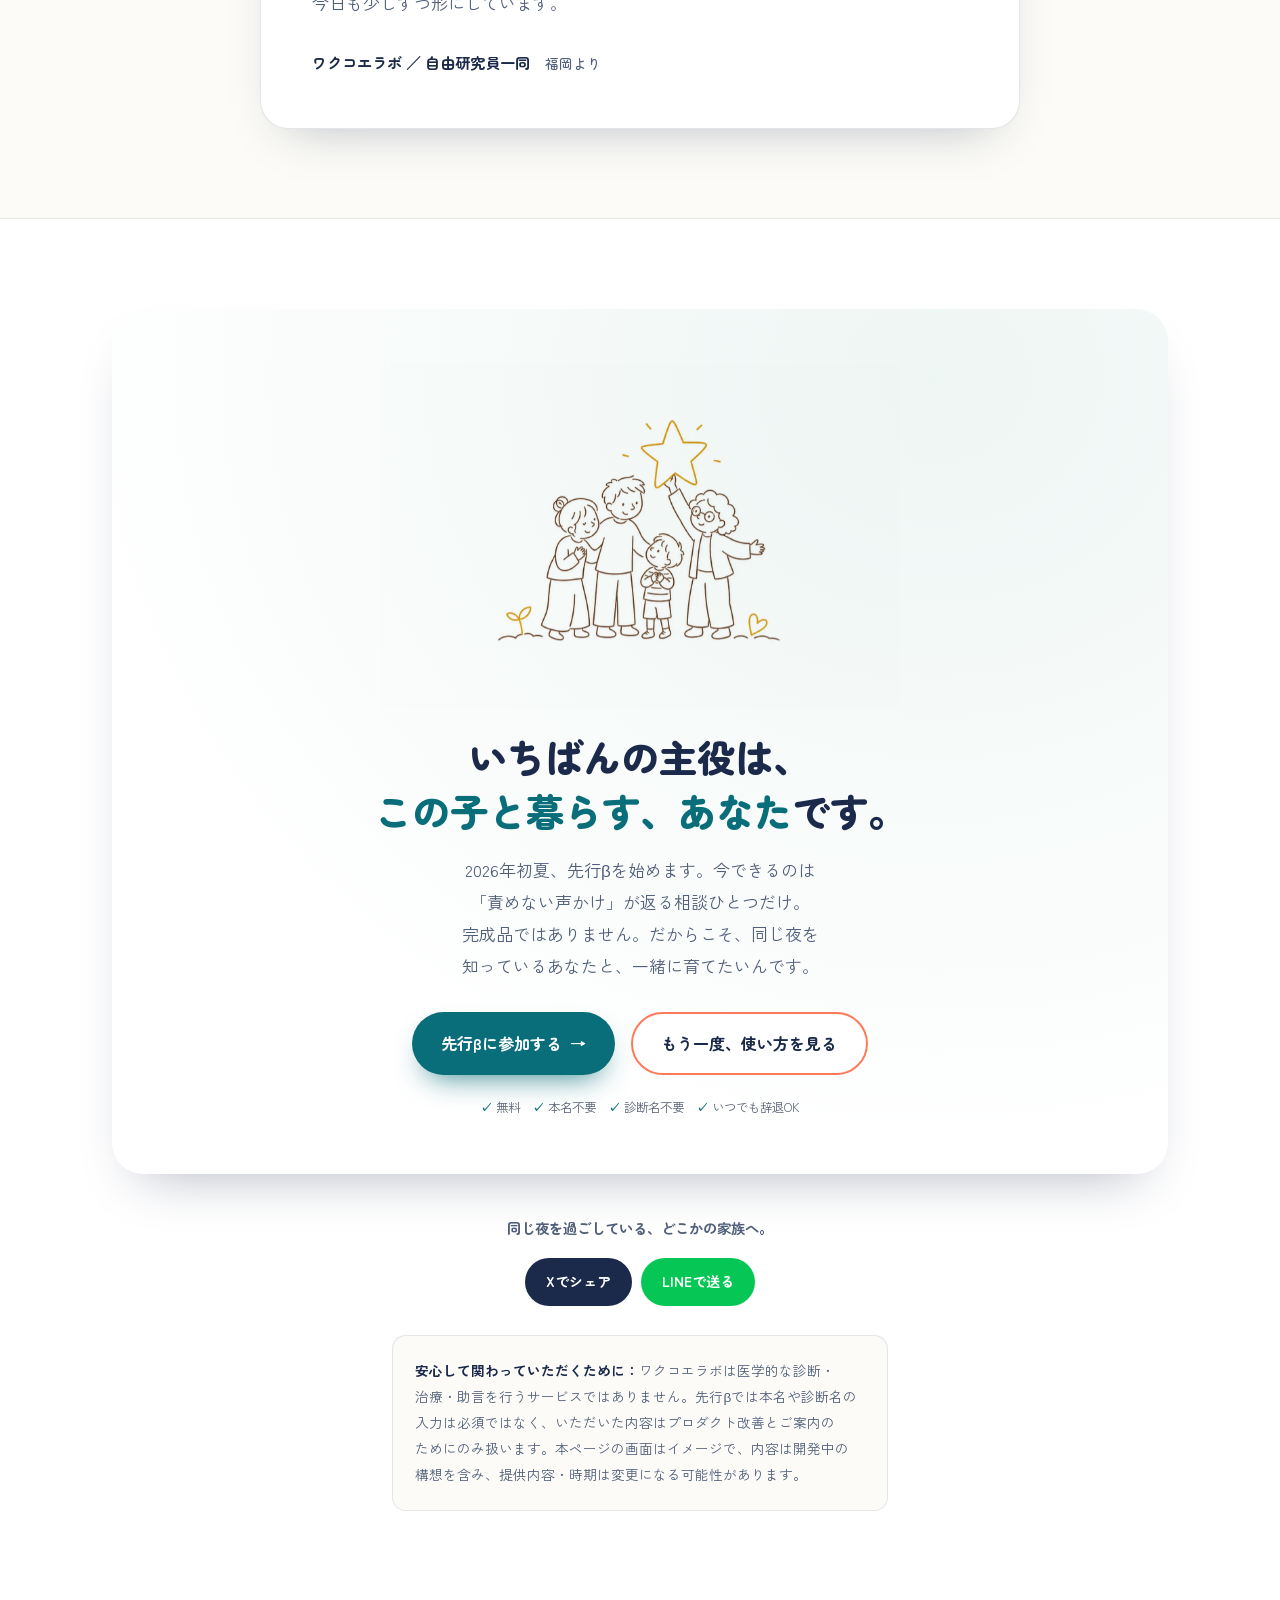
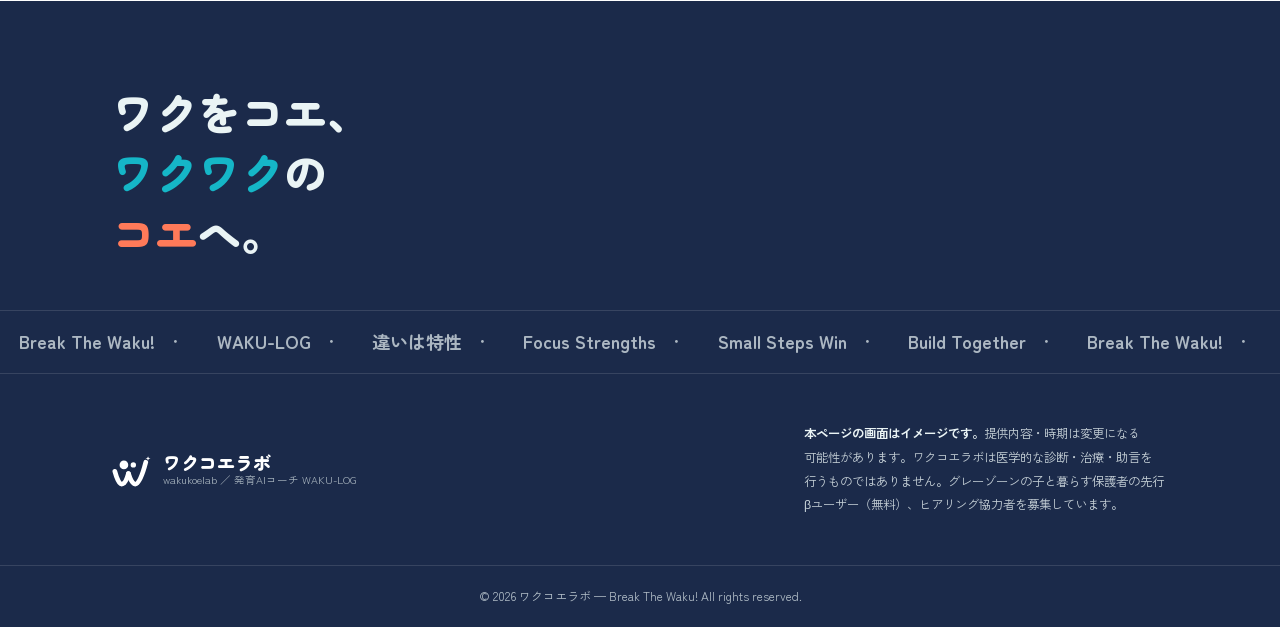
==== commit 1be597c8: "ABOUTの挿絵を中央寄せに（囲みカード内のバランス調整） - 白カード内で挿絵が左上に偏り右が空く問題を、fig-center で左右対称に - index.html / index-v9.html" ====
--- a/index.html
+++ b/index.html
@@ -518,7 +518,7 @@
   <section id="about" style="background:#FCFBF7;border-block:1px solid rgba(27,42,74,.10);padding-block:clamp(3.4rem,7vw,5.6rem);">
     <div style="width:100%;max-width:1120px;margin:0 auto;padding-inline:clamp(1.1rem,4vw,2rem);">
       <div style="max-width:760px;margin:0 auto;background:#fff;border:1px solid rgba(27,42,74,.12);border-radius:28px;padding:clamp(1.8rem,5vw,3.2rem);box-shadow:0 22px 48px -28px rgba(27,42,74,.35);">
-        <figure class="fig fig-intro"><img src="assets/hero/parent-child.webp" alt="手をつないで見つめ合う親子の手描きのイラスト" loading="lazy" decoding="async" width="760" height="760" /></figure>
+        <figure class="fig fig-intro fig-center"><img src="assets/hero/parent-child.webp" alt="手をつないで見つめ合う親子の手描きのイラスト" loading="lazy" decoding="async" width="760" height="760" /></figure>
         <span style="display:inline-flex;align-items:center;gap:.5rem;font-family:'Zen Maru Gothic',sans-serif;font-weight:700;font-size:.875rem;color:#0A6E7A;margin-bottom:1rem;"><span style="width:18px;height:2px;background:#FF7A59;border-radius:2px;"></span>つくっている私たちのこと</span>
         <h2 style="font-family:'Zen Maru Gothic',sans-serif;font-weight:900;font-size:clamp(1.5rem,3vw + .5rem,2.2rem);line-height:1.5;color:#1B2A4A;margin-bottom:1.4rem;">私たちも、<br>同じ食卓にいます。</h2>
         <div style="color:#51607A;font-size:1.0625rem;line-height:2;">
